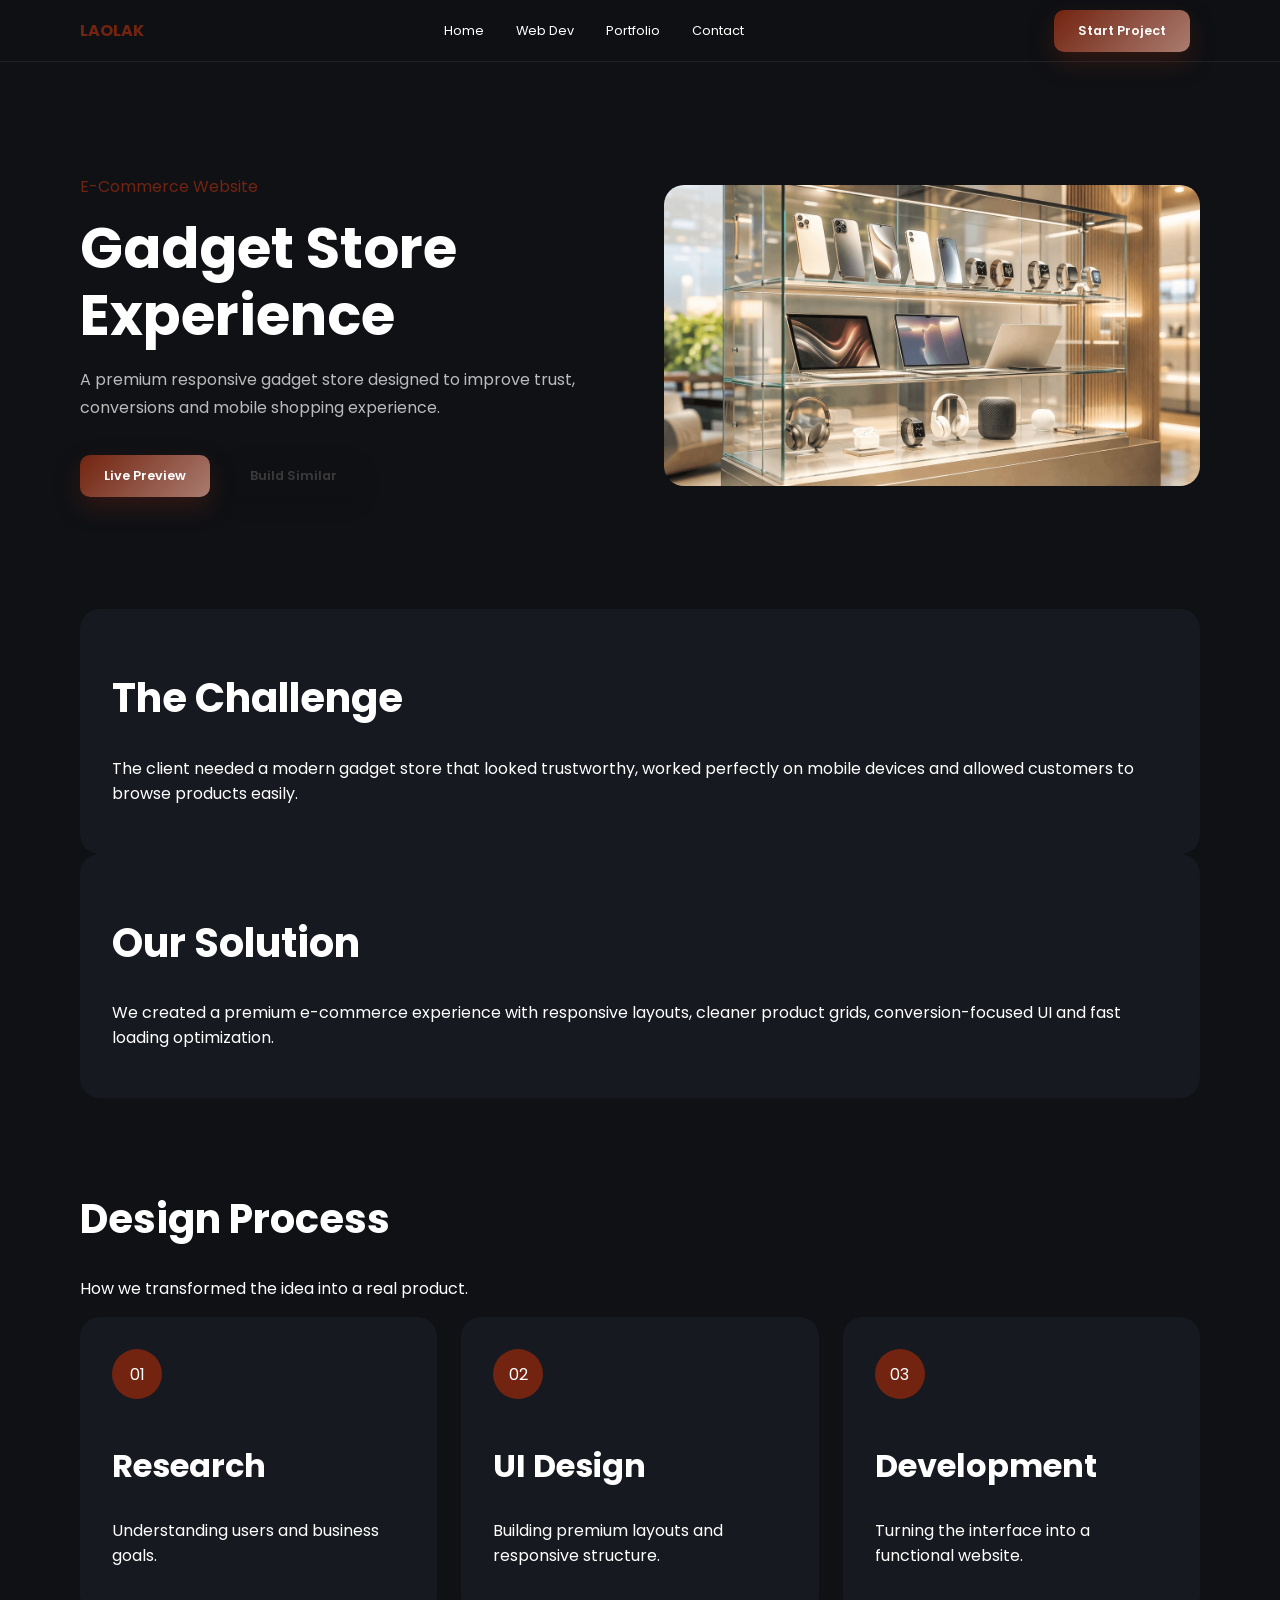
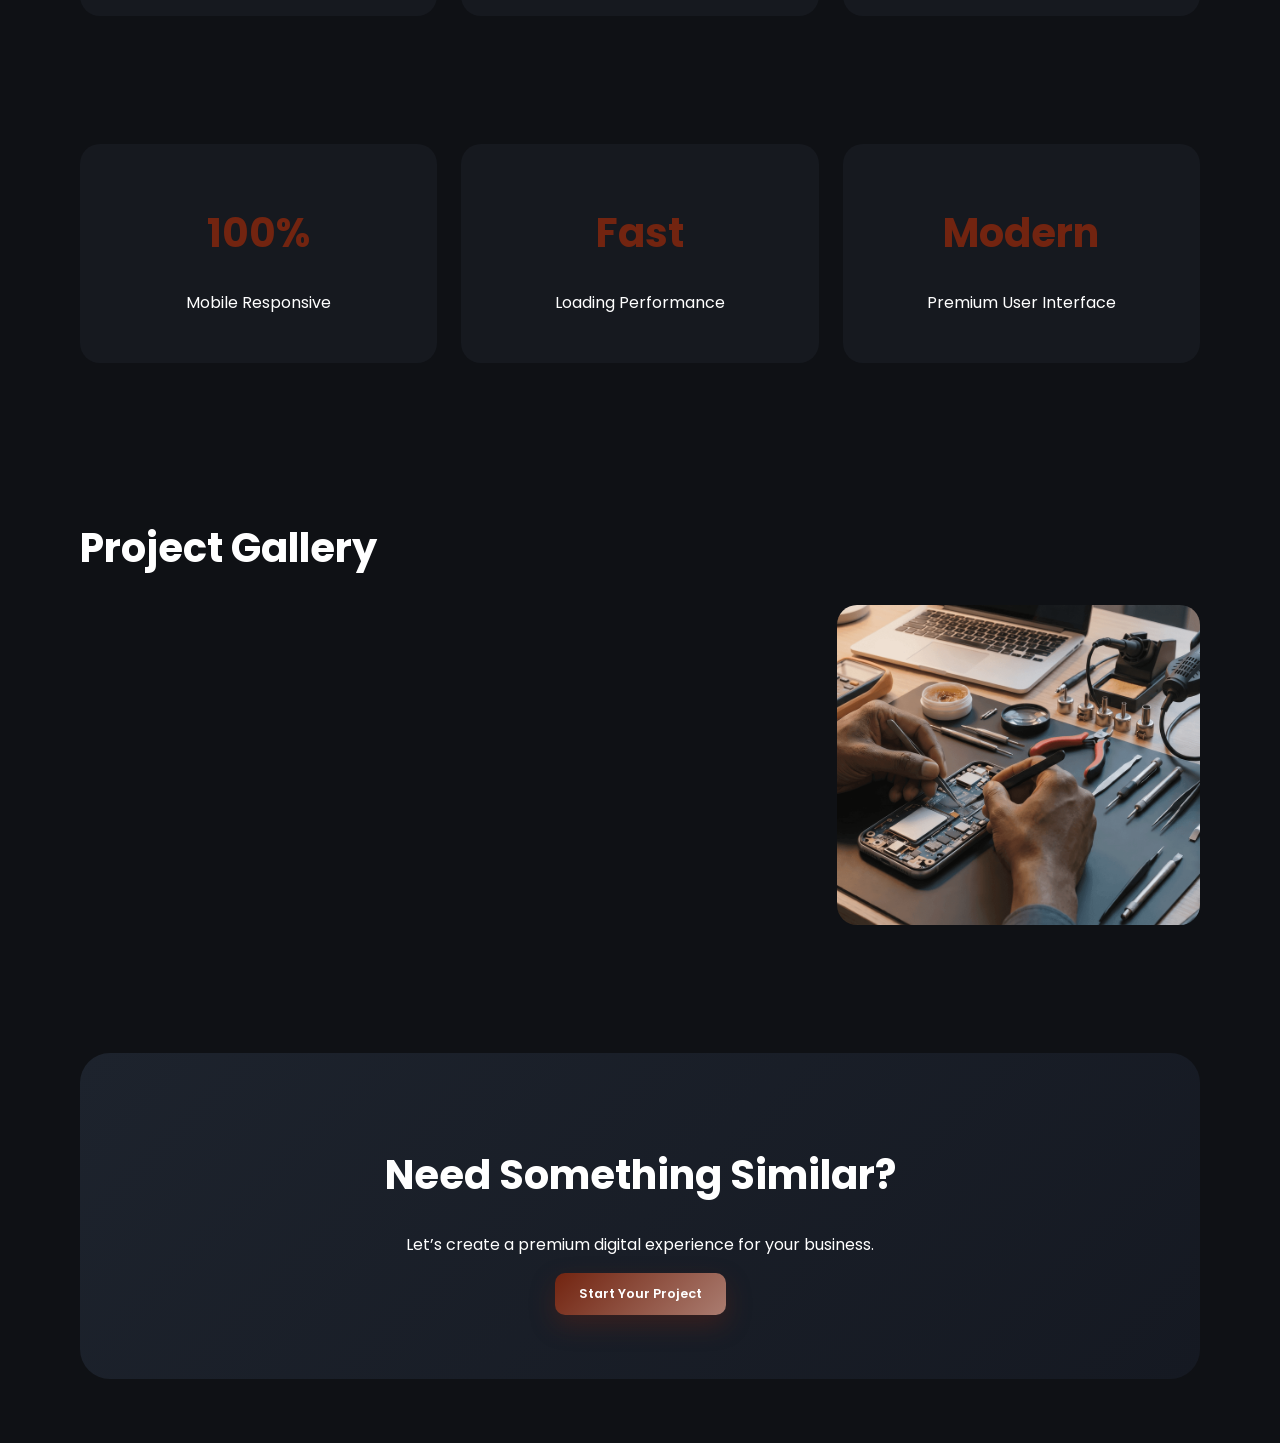
==== casestudy.html @ 0793d7f9 "code updated" ====
<!doctype html>
<html lang="en">
  <head>
    <meta charset="UTF-8" />

    <meta name="viewport" content="width=device-width, initial-scale=1.0" />

    <title>Case Study | LAOLAK</title>

    <link rel="preconnect" href="https://fonts.googleapis.com" />

    <link rel="preconnect" href="https://fonts.gstatic.com" crossorigin />

    <link
      href="https://fonts.googleapis.com/css2?family=Poppins:wght@400;500;600;700&display=swap"
      rel="stylesheet"
    />

    <link rel="stylesheet" href="style.css" />

    <link rel="stylesheet" href="media.css" />
  </head>

  <body class="dark-case-study">
    <!-- ================= LOADER ================= -->

    <div class="loader">
      <div class="loader-content">
        <h1>LAOLAK</h1>

        <div class="loader-line"></div>
      </div>
    </div>

    <!-- ================= HEADER ================= -->

    <header class="header dark-header">
      <div class="container header-content">
        <div class="logo">LAOLAK</div>

        <nav class="nav">
          <a href="index.html">Home</a>

          <a href="web.html">Web Dev</a>

          <a href="portfolio.html">Portfolio</a>

          <a href="contact.html">Contact</a>
        </nav>

        <div class="nav-right">
          <a href="contact.html" class="btn-primary"> Start Project </a>

          <!-- MOBILE -->
          <div class="hamburger">
            <span></span>
            <span></span>
            <span></span>
          </div>

          <div class="mobile-menu">
            <a href="index.html">Home</a>

            <a href="portfolio.html">Portfolio</a>

            <a href="contact.html">Contact</a>
          </div>
        </div>
      </div>
    </header>

    <!-- ================= HERO ================= -->

    <section class="case-hero">
      <div class="container">
        <div class="case-hero-grid">
          <!-- LEFT -->
          <div class="case-hero-content fade-up">
            <span class="case-label"> E-Commerce Website </span>

            <h1>Gadget Store Experience</h1>

            <p>
              A premium responsive gadget store designed to improve trust,
              conversions and mobile shopping experience.
            </p>

            <div class="case-buttons">
              <a href="#" class="btn-primary"> Live Preview </a>

              <a href="contact.html" class="btn-secondary"> Build Similar </a>
            </div>
          </div>

          <!-- RIGHT -->
          <div class="case-hero-image fade-up">
            <img src="images/sales 2.png" alt="Project" />
          </div>
        </div>
      </div>
    </section>

    <!-- ================= CLIENT PROBLEM ================= -->

    <section class="case-section">
      <div class="container">
        <div class="case-box fade-up">
          <h2>The Challenge</h2>

          <p>
            The client needed a modern gadget store that looked trustworthy,
            worked perfectly on mobile devices and allowed customers to browse
            products easily.
          </p>
        </div>
      </div>
    </section>

    <!-- ================= SOLUTION ================= -->

    <section class="case-section">
      <div class="container">
        <div class="case-box fade-up">
          <h2>Our Solution</h2>

          <p>
            We created a premium e-commerce experience with responsive layouts,
            cleaner product grids, conversion-focused UI and fast loading
            optimization.
          </p>
        </div>
      </div>
    </section>

    <!-- ================= PROCESS ================= -->

    <section class="case-process section">
      <div class="container">
        <div class="section-header">
          <h2>Design Process</h2>

          <p>How we transformed the idea into a real product.</p>
        </div>

        <div class="process-grid">
          <div class="process-card fade-up">
            <span>01</span>

            <h3>Research</h3>

            <p>Understanding users and business goals.</p>
          </div>

          <div class="process-card fade-up">
            <span>02</span>

            <h3>UI Design</h3>

            <p>Building premium layouts and responsive structure.</p>
          </div>

          <div class="process-card fade-up">
            <span>03</span>

            <h3>Development</h3>

            <p>Turning the interface into a functional website.</p>
          </div>
        </div>
      </div>
    </section>

    <!-- ================= RESULTS ================= -->

    <section class="case-results section">
      <div class="container">
        <div class="results-grid">
          <div class="result-card fade-up">
            <h2>100%</h2>

            <p>Mobile Responsive</p>
          </div>

          <div class="result-card fade-up">
            <h2>Fast</h2>

            <p>Loading Performance</p>
          </div>

          <div class="result-card fade-up">
            <h2>Modern</h2>

            <p>Premium User Interface</p>
          </div>
        </div>
      </div>
    </section>

    <!-- ================= GALLERY ================= -->

    <section class="case-gallery section">
      <div class="container">
        <div class="section-header">
          <h2>Project Gallery</h2>
        </div>

        <div class="gallery-grid">
          <div
            class="gallery-item fade-up"
            style="background-image: url(images/web dev 2.png)"
          ></div>

          <div
            class="gallery-item fade-up"
            style="background-image: url(images/sales 2.png)"
          ></div>

          <div
            class="gallery-item fade-up"
            style="background-image: url(images/repair.png)"
          ></div>
        </div>
      </div>
    </section>

    <!-- ================= CTA ================= -->

    <section class="case-cta section">
      <div class="container">
        <div class="case-cta-box fade-up">
          <h2>Need Something Similar?</h2>

          <p>Let’s create a premium digital experience for your business.</p>

          <a href="contact.html" class="btn-primary"> Start Your Project </a>
        </div>
      </div>
    </section>
    <script src="script.js"></script>
  </body>
</html>
---- style.css ----
/* ===================== */
/* GLOBAL RESET */
/* ===================== */

*,
*::before,
*::after {
  box-sizing: border-box;
}

html {
  overflow-x: hidden;
}

body {
  margin: 0;
  font-family: "Poppins", sans-serif;
  color: var(--grey-shade);
  overflow-x: clip; /* prevent overflow */
  scroll-behavior: smooth;
  transition:
    opacity 0.4s ease,
    transform 0.4s ease;
}

body.page-leave {
  opacity: 0;

  transform: scale(0.98);
}

img {
  display: block;
  max-width: 100%;
}

/* CSS VARIABLES (COLORS) */

:root {
  --primary-base: #722410;
  --primary-tint: #aa7c70;
  --primary-shade: #44160a;

  --secondary-base: #87700f;
  --secondary-tint: #b7a96f;
  --secondary-shade: #514309;

  --grey-base: #747373;
  --grey-tint: #bab9b9;
  --grey-shade: #3a3a3a;

  --white: #ffffff;

  --radius-sm: 6px;
  --radius-md: 10px;
  --radius-lg: 16px;

  --shadow-light: 0 5px 15px rgba(0, 0, 0, 0.05);
  --shadow-medium: 0 10px 30px rgba(0, 0, 0, 0.08);
  --shadow-heavy: 0 15px 40px rgba(0, 0, 0, 0.15);
}
/* ================= */
/* TYPOGRAPHY SYSTEM */
/* ================= */

h1 {
  font-size: 3rem;
}
h2 {
  font-size: 2.5rem;
}
h3 {
  font-size: 2rem;
}
h4 {
  font-size: 1.6rem;
}
h5 {
  font-size: 1.2rem;
}

p {
  font-size: 1rem;
}
small {
  font-size: 0.8rem;
}

h1,
h2,
h3,
h4,
h5 {
  font-weight: 700;
  line-height: 1.2;
}

/* ============== */
/* LAYOUT SYSTEM */
/* ============= */

.container {
  width: 90%;
  max-width: 1200px;
  margin: 0 auto;
  padding: 0 1rem;
}

.section {
  padding: 4rem 0;
}

/* ===================== */
/* BUTTON SYSTEM */
/* ===================== */

.btn-primary,
.btn-secondary {
  display: inline-block;
  text-decoration: none;
  border-radius: var(--radius-md);
  font-weight: 600;
  cursor: pointer;
  border: none;
  transition:
    transform 0.2s ease,
    box-shadow 0.25s ease,
    background 0.25s ease;
  padding: 0.75rem 1.5rem;
}

.btn-primary {
  background: linear-gradient(135deg, var(--primary-base), var(--primary-tint));
  color: var(--white);
  box-shadow: 0 10px 25px rgba(114, 36, 16, 0.35);
}

.btn-primary:hover {
  background: var(--primary-shade);
  transform: translateY(-4px) scale(1.02);
}

.btn-secondary {
  background: rgba(0, 0, 0, 0.05);
  color: var(--grey-shade);
  box-shadow: 0 8px 20px rgba(0, 0, 0, 0.12);
}

.btn-secondary:hover {
  background: var(--secondary-shade);
  transform: translateY(-4px) scale(1.02);
  color: #ffffff;
}

.btn-primary:active,
.btn-secondary:active {
  transform: scale(0.97);
}

a {
  font-size: 0.8rem;
  text-decoration: none;
}
/* .card-hover:hover {
  transform: translateY(-5px);
} */

.service-card:hover::after,
.why-card:hover::after {
  filter: brightness(1.1);
}

.hero-content,
.split-content,
.web-steps,
.reviews-grid {
  flex-wrap: wrap;
}

.header-content > *,
.hero-content > *,
.split-content > * {
  min-width: 0;
}

.services-box,
.split-card,
.cta-box {
  backdrop-filter: blur(6px);
}

a,
.service-card,
.review-card,
.web-step,
.featured-block {
  transition: all 0.3s ease;
}

.service-card::after,
.why-card::after {
  pointer-events: none;
}

@keyframes fadeUp {
  from {
    opacity: 0;
    transform: translateY(30px);
  }

  to {
    opacity: 1;
    transform: translateY(0);
  }
}

.fade-up {
  opacity: 0;
  transform: translateY(30px);
  transition: all 0.6s ease;
}

.fade-up.show {
  opacity: 1;
  transform: translateY(0);
}

.fade-up:nth-child(1) {
  animation-delay: 0.1s;
}
.fade-up:nth-child(2) {
  animation-delay: 0.2s;
}
.fade-up:nth-child(3) {
  animation-delay: 0.3s;
}
.fade-up:nth-child(4) {
  animation-delay: 0.4s;
}

/* ================= LOADER ================= */

.loader {
  position: fixed;

  inset: 0;

  background: #0f1115;

  display: flex;
  justify-content: center;
  align-items: center;

  z-index: 99999;

  transition:
    opacity 0.6s ease,
    visibility 0.6s ease;
}

.loader.hide {
  opacity: 0;
  visibility: hidden;
}

.loader-content {
  text-align: center;
}

.loader-content h1 {
  color: #fff;

  font-size: 3rem;

  letter-spacing: 10px;

  margin-bottom: 1rem;
}

.loader-line {
  width: 180px;
  height: 4px;

  background: rgba(255, 255, 255, 0.1);

  border-radius: 30px;

  overflow: hidden;

  position: relative;
}

.loader-line::before {
  content: "";

  position: absolute;

  top: 0;
  left: -50%;

  width: 50%;
  height: 100%;

  background: var(--primary-base);

  animation: loading 1.2s infinite ease;
}

@keyframes loading {
  0% {
    left: -50%;
  }

  100% {
    left: 100%;
  }
}

/* HEADER STYLES */

/* ===================== */
/* HEADER NEW SYSTEM */
/* ===================== */

/* ================= HEADER ================= */

.header {
  position: sticky;
  top: 0;
  z-index: 1000;
  background: #fff;
  border-bottom: 1px solid var(--grey-tint);
}

.header-content {
  display: flex;
  align-items: center;
  justify-content: space-between;
}

.header .logo {
  font-size: 1rem;
  color: var(--primary-base);
  font-weight: 700;
}

/* NAV */
.nav {
  display: flex;
  gap: 2rem;
  align-items: center;
}

/* NAV ITEM */
.nav-item {
  position: relative;
}

/* DROPDOWN MENU */
.dropdown-menu {
  position: absolute;
  top: 110%;
  left: 0;

  background: #fff;
  border-radius: 8px;
  box-shadow: var(--shadow-medium);

  padding: 0.5rem 0;

  opacity: 0;
  visibility: hidden;
  transform: translateY(10px);

  transition: all 0.3s ease;
}

/* FIX DROPDOWN STAY */
.nav-item:hover .dropdown-menu,
.nav-item:focus-within .dropdown-menu {
  opacity: 1;
  visibility: visible;
  transform: translateY(0);
}

/* DROPDOWN LINKS */
.dropdown-menu a {
  display: block;
  padding: 0.5rem 1rem;
  color: var(--grey-shade);
}

.dropdown-menu a:hover {
  background: var(--primary-tint);
  color: #fff;
}

/* RIGHT SIDE */
.nav-right {
  display: flex;
  align-items: center;
  gap: 1rem;
  margin: 0.6rem;
}

/* HAMBURGER */
.hamburger {
  display: none;
  flex-direction: column;
  gap: 5px;
  cursor: pointer;
}

.hamburger span {
  width: 25px;
  height: 3px;
  background: var(--primary-base);
  transition: 0.3s;
}

/* ANIMATION TO X */
.hamburger.active span:nth-child(1) {
  transform: rotate(45deg) translateY(8px);
}
.hamburger.active span:nth-child(2) {
  opacity: 0;
}
.hamburger.active span:nth-child(3) {
  transform: rotate(-45deg) translateY(-8px);
}

/* MOBILE MENU */
.mobile-menu {
  position: absolute;
  top: 100%;
  right: 0;
  background: #fff;

  width: 220px;
  padding: 1rem;

  box-shadow: var(--shadow-medium);

  display: none;
  flex-direction: column;
  gap: 1rem;
}

.mobile-menu.show {
  display: flex;
}

/* HERO SECTION STYLES */

/* ===================== */
/* HERO FLOAT ANIMATION */
/* ===================== */

@keyframes float {
  0% {
    transform: translateY(0px);
  }

  50% {
    transform: translateY(-10px);
  }

  100% {
    transform: translateY(0px);
  }
}
.hero {
  padding: 5rem 0;
  position: relative;

  background: radial-gradient(
    circle at top right,
    rgba(170, 124, 112, 0.25),
    #ffffff
  );

  color: #fff;
  overflow: hidden;
  /* prevents pseudo-elements from overflowing */
}

.hero::before {
  content: "";

  position: absolute;
  top: -80px;
  right: -80px;

  width: 350px;
  height: 350px;

  background: radial-gradient(circle, rgba(135, 112, 15, 0.25), transparent);
  border-radius: 50%;

  filter: blur(90px);
  /* soft glowing circle */

  z-index: 0;
}

.hero-content {
  display: flex;
  align-items: center;
  justify-content: space-between;
  gap: 2rem; /* rem rule */
  position: relative;
  flex-wrap: wrap;
  z-index: 1;
}

.hero-text {
  letter-spacing: 1px;
  animation: fadeUp 0.8s ease forwards;
}

.hero-image {
  display: flex;
  justify-content: center;
  animation: float 6s ease-in-out infinite;
  transform: translateY(10px);
}

.hero-image img {
  width: 100%;
  height: auto;
  max-width: 420px;
  border-radius: 16px;
  box-shadow: 0 20px 50px rgba(0, 0, 0, 0.1);
  animation:
    fadeUp 1s ease forwards,
    float 6s ease-in-out infinite;
}

.hero-text,
.hero-image {
  flex: 1;
  min-width: 280px;
}

.hero-text h1 {
  max-width: 500px;
  color: var(--grey-shade);
  opacity: 0.9;
  letter-spacing: -0.5px;
}

.hero-text p {
  margin: 1rem 0 1.5rem;
  color: var(--grey-base);
  opacity: 0.9;
}

.hero-buttons {
  display: flex;
  gap: 1rem;
  margin-top: 1rem;
  justify-content: flex-start;
}

/* ==================== */
/* TRUST SECTION STYLES */
/* =================== */

.trust {
  padding: 1rem 0;
  border-bottom: 1px solid var(--grey-tint);
  background: #fff;
}

.trust-container {
  display: flex;
  justify-content: space-between;
  flex-wrap: wrap;
  align-items: center;
  gap: 1.5rem;
}

.trust-item {
  flex: 1;
  display: flex;
  align-items: center;
  justify-content: center;
  text-align: center;
  gap: 0.5rem;
  color: var(--grey-base);
  transition: 0.3s ease;
  background: #fff;
  padding: 0.5rem 1rem;
  border-radius: 8px;
  min-width: 180px;
  box-shadow: var(--shadow-light);
}

.trust-item:hover {
  transform: translateY(-3px) scale(1.02);
  color: var(--primary-base);
}

.trust-item .icon {
  font-size: 18px;
  color: var(--primary-base);
}

.trust-item p {
  margin: 0;
  font-size: 0.85rem;
  color: var(--grey-shade);
}

/* ===================== */
/* SERVICES SECTION */
/* ===================== */

.services {
  position: relative;
  padding: 3.5rem 0;
  background: linear-gradient(135deg, #e9ddd8 0%, #d8c6bf 50%, #e9ddd8 100%);
}

.services::before,
.services::after {
  content: "";
  position: absolute;

  width: 280px;
  height: 280px;
  border-radius: 50%;

  filter: blur(100px);
  z-index: -1;
}

.services::before {
  top: -60px;
  left: -60px;
  background: rgba(114, 36, 16, 0.25); /* stronger primary */
}

.services::after {
  bottom: -60px;
  right: -60px;
  background: rgba(135, 112, 15, 0.25);
}

.services-box {
  background: rgba(255, 255, 255, 0.75);
  backdrop-filter: blur(10px);
  border-radius: var(--radius-lg);
  padding: 1.5rem;
  border: 1px solid rgba(255, 255, 255, 0.4);
  box-shadow: 0 15px 40px var(--shadow-medium);
}

.services-box h2 {
  text-align: center;
}
.services-grid {
  display: grid;
  grid-template-columns: repeat(auto-fit, minmax(260px, 1fr));
  gap: 1.2rem;
  margin-top: 0.5rem;
}

.service-card {
  position: relative;
  display: block;
  z-index: 1;
  aspect-ratio: 16 / 9;
  border-radius: 12px;
  overflow: hidden;
  text-decoration: none;
  cursor: pointer;
  transition:
    transform 0.3s ease,
    box-shadow 0.3s ease;
}

.service-card::after {
  content: "";
  position: absolute;
  inset: 0;
  background: linear-gradient(
    to right,
    rgba(0, 0, 0, 0.6),
    rgba(0, 0, 0, 0.4),
    transparent
  );
  pointer-events: none;
}

.service-card:hover {
  transform: translateY(-6px);
  box-shadow: var(--shadow-heavy);
}

.service-card:hover .service-bg {
  transform: scale(1.05); /* zoom effect */
}

.service-card:hover .service-action {
  transform: translateX(4px); /* subtle motion */
}

.service-card:active {
  transform: scale(0.96);
  filter: brightness(0.95);
}

.service-card {
  -webkit-tap-highlight-color: transparent;
}

.service-bg {
  position: absolute;
  inset: 0;
  background-size: cover;
  background-position: center;
  transition: transform 0.5s ease;
}

.repair {
  background-image: url("images/repair.png");
}

.gadget-sales {
  background-image: url("images/sales\ 2.png");
}

.web-development {
  background-image: url("images/web\ dev\ 2.png");
}

.service-content {
  position: absolute;
  bottom: 0;
  width: 100%;
  padding: 1rem;
  display: flex;
  flex-direction: column;
  gap: 0.5rem;
  align-items: center;
  z-index: 2;
  color: #fff;
}

.service-content h3 {
  font-size: 1rem;
  margin: 0;
}

/* ===================== */
/* WHY SECTION BACKGROUND */
/* ===================== */

.why {
  padding: 4rem 0;

  background: linear-gradient(135deg, #f6f1ee, #efe6e2, #f6f1ee);
}

.why-box {
  text-align: center;
}

.why-grid {
  display: flex;
  gap: 1.2rem;
  margin-top: 2rem;

  flex-wrap: wrap; /* 🔥 forces single row */
}

.why-card {
  position: relative;
  flex: 1 1 calc(25% - 1rem);
  height: 320px;
  border-radius: 16px;
  overflow: hidden;
  cursor: pointer;
  transition: all 0.3s ease;
  will-change: transform;
}

.why-bg {
  position: absolute;
  width: 100%;
  height: 100%;
  background-size: cover;
  background-position: center;
  transition: transform 0.5s ease;
}

.why-card::after {
  content: "";
  position: absolute;
  inset: 0;

  background: linear-gradient(
    to top,
    rgba(100, 30, 10, 0.55),
    rgba(0, 0, 0, 0.2)
  );
}

.why-content {
  position: absolute;

  bottom: 1rem;
  left: 1rem;
  right: 1rem;

  z-index: 2;
  color: #fff;
}

.why-content h3 {
  margin-bottom: 0.3rem;
}

.why-content p {
  font-size: 0.85rem;
  opacity: 0.9;
}

.why-card:hover {
  transform: translateY(-6px);
}

.why-card:hover .why-bg {
  transform: scale(1.08);
}

.why-card:hover::after {
  background: linear-gradient(
    to top,
    rgba(108, 33, 13, 0.7),
    rgba(0, 0, 0, 0.2)
  );
}

/* SPLIT CARD WRAPPER */

.split-card {
  position: relative;

  background: radial-gradient(
    circle at top left,
    rgba(170, 124, 112, 0.25),
    #ffffff
  );
  padding: 1.8rem;
  border-radius: var(--radius-lg);
  box-shadow: var(--shadow-medium);
  overflow: hidden;
}

.split-card::before {
  content: "";
  position: absolute;

  width: 260px;
  height: 260px;

  bottom: -70px;
  right: -70px;

  background: rgba(135, 112, 15, 0.18);
  filter: blur(100px);
}

.split-content {
  display: flex;
  gap: 2rem;
  align-items: stretch;

  position: relative;
  z-index: 1;
}

.featured {
  flex: 1;
  display: flex;
  flex-direction: column;
  padding-right: 1.5rem;
  gap: 1rem;
  border-right: 1px solid var(--grey-tint);
}

.split-title {
  text-align: center;
  margin-bottom: 1rem;
}

.featured-block {
  flex: 1;
  display: flex;
  flex-direction: column;
  align-items: center;
  text-align: center;
  transition: transform 0.3s ease;
}

.featured-block:hover {
  transform: translateY(-4px);
}

.featured-grid {
  display: flex;
  gap: 1rem;
}

.featured-item {
  flex: 1;
  width: 100%;
}

.featured-image {
  /* height: 120px; */
  aspect-ratio: 1 / 1;
  width: 100%;

  background-size: cover;
  background-position: center;

  border-radius: 10px;

  transition: 0.3s ease;
}

.featured-image:hover {
  transform: scale(1.05);
}

.featured-title {
  margin: 0.6rem 0 0.2rem;
  font-weight: 600;
  font-size: 0.9rem;
}

.featured-sub {
  font-size: 0.75rem;
  color: var(--grey-base);
  margin-bottom: 0.8rem;
}

.web-promo {
  flex: 1.2;
  padding-top: 0.5rem;
}

.web-title {
  text-align: center;
}

.web-steps {
  display: flex;
  gap: 1rem;
  margin: 1.5rem 0;
}

.web-step {
  flex: 1;

  padding: 1rem;

  border-radius: 10px;

  background: #fff;
  border: 1px solid var(--grey-tint);

  text-align: center;

  transition: all 0.3s ease;
}

.web-step:hover {
  transform: translateY(-4px);
  border-color: var(--primary-base);

  box-shadow: 0 8px 20px rgba(0, 0, 0, 0.08);
}

.step-title {
  color: var(--secondary-base);
  font-weight: 700;
}

.web-buttons {
  display: flex;
  gap: 1rem;
  justify-content: center;
  flex-wrap: wrap;
}

.web-buttons a {
  font-size: 0.6rem;
}

/* ===================== */
/* REVIEWS SECTION */
/* ===================== */

.reviews {
  background: #fff;
  padding: 3rem 0;
}

.reviews-grid {
  display: flex;
  gap: 1.5rem;
  margin-top: 2rem;
}

.review-card {
  flex: 1;

  background: #fff;
  padding: 1.5rem;

  border-radius: 14px;

  border: 1px solid var(--grey-tint);

  box-shadow: 0 8px 25px rgba(0, 0, 0, 0.05);

  transition: all 0.3s ease;
}

.review-card * {
  transition: all 0.3s ease;
}

.review-card:hover {
  background: linear-gradient(
    135deg,
    var(--primary-base),
    var(--primary-shade)
  );
  border-color: var(--primary-base);

  transform: translateY(-5px);

  box-shadow: 0 12px 30px rgba(0, 0, 0, 0.1);
}

.review-card:hover .review-text,
.review-card:hover .review-user strong,
.review-card:hover .review-user small {
  color: #fff;
}

.review-card:hover .review-stars {
  color: #fff;
  opacity: 0.9;
}

.review-card:hover .user-img {
  background: rgba(255, 255, 255, 0.3);
}

.review-stars {
  color: var(--secondary-base);
  font-size: 0.9rem;
  margin-bottom: 0.5rem;
}

.review-text {
  font-style: italic;
  font-size: 0.9rem;

  margin-bottom: 1rem;

  color: var(--grey-shade);
}

.review-user {
  display: flex;
  align-items: center;
  gap: 0.6rem;
}

.user-img {
  width: 35px;
  height: 35px;

  border-radius: 50%;

  background: var(--grey-tint);
}

/* ===================== */
/* CTA SECTION */
/* ===================== */

.cta-box {
  position: relative;

  background: linear-gradient(
    135deg,
    rgba(114, 36, 16, 0.9),
    rgba(170, 124, 112, 0.85) /* primary tint */
  );

  border-radius: 18px;

  padding: 2.8rem;

  text-align: center;

  color: #fff;

  box-shadow: 0 20px 50px rgba(0, 0, 0, 0.2);

  overflow: hidden;
}

.cta-box::before {
  content: "";
  position: absolute;

  width: 300px;
  height: 300px;

  top: -80px;
  right: -80px;

  background: rgba(183, 169, 111, 0.25); /* secondary tint */

  filter: blur(100px);
}

.cta-box::after {
  content: "";
  position: absolute;
  inset: auto;

  background: radial-gradient(
    circle at top right,
    rgba(255, 255, 255, 0.08),
    transparent
  );
}
.cta-box h2 {
  margin-bottom: 0.8rem;
}

.cta-box p {
  max-width: 520px;
  margin: 0 auto 1.5rem;

  opacity: 0.9;
}

.cta-buttons {
  display: flex;
  gap: 1rem;
  justify-content: center;
  flex-wrap: wrap;
}

.cta-buttons .btn-secondary {
  color: var(--white);
}

/* ===================== */
/* FOOTER */
/* ===================== */

.footer {
  background: var(--grey-shade);
  color: #fff;

  padding: 2.5rem 0 1rem;
}

.footer-content {
  display: flex;
  justify-content: space-between;
  gap: 2rem;
  border-bottom: 1px solid rgba(255, 255, 255, 0.1);
  padding-bottom: 1.5rem;
  flex-wrap: wrap;
}

.footer-brand,
.footer-links,
.footer-contact {
  flex: 1 1 200px;
  justify-items: center;
}

.footer-brand p {
  font-size: 0.9rem;
  color: var(--grey-tint);
  margin-top: 0.5rem;
}

.footer-links a {
  display: block;
  margin: 0.3rem 0;

  color: var(--grey-tint);
  font-size: 0.9rem;

  text-decoration: none;

  transition: all 0.3s ease;
}

.footer-links a:hover {
  color: #fff;
  transform: translateX(3px);
}

.footer-contact p {
  font-size: 0.9rem;
  color: var(--grey-tint);
  margin: 0.3rem 0;
}

.footer h4,
.footer h5 {
  margin-bottom: 0.5rem;
}

.footer-bottom {
  text-align: center;
  margin-top: 2rem;

  font-size: 0.8rem;
  color: var(--grey-tint);
}

.whatsapp-float {
  position: fixed;
  bottom: 20px;
  right: 20px;
  width: 55px;
  height: 55px;
  background: #25d366;
  color: #fff;
  display: flex;
  justify-content: center;
  align-items: center;
  border-radius: 50%;
  font-size: 24px;
  box-shadow: 0 10px 25px rgba(0, 0, 0, 0.2);
  z-index: 999;
}
.whatsapp-float:hover {
  transform: scale(1.1);
}

/* ===================== */
/* CONTACT PAGE */
/* ===================== */

.contact-hero {
  text-align: center;
  background: radial-gradient(circle at top, rgba(170, 124, 112, 0.25), #fff);
}

.contact-hero h1 {
  color: var(--grey-shade);
}

.contact {
  background: linear-gradient(135deg, #f6f1ee, #efe6e2);
}

.contact-grid {
  display: flex;
  gap: 2rem;
  align-items: stretch;
}

/* LEFT SIDE */
.contact-info {
  flex: 1;
  /* background: #fff; */
  padding: 1.5rem;
  border-radius: var(--radius-lg);
  box-shadow: var(--shadow-light);
  background-image: url(images/2026_05_01_07_31_IMG_4615.PNG);
}

.contact-info p {
  margin: 0.5rem 0;
  color: var(--grey-base);
}

.contact-image {
  margin-top: 1rem;
  height: 180px;
  border-radius: var(--radius-md);
  background-size: cover;
  background-position: center;
}

/* FORM */
.contact-form-box {
  flex: 1.2;
  background: rgba(255, 255, 255, 0.8);
  backdrop-filter: blur(10px);
  padding: 1.5rem;
  border-radius: var(--radius-lg);
  box-shadow: var(--shadow-medium);
}

.contact-form-box form {
  display: flex;
  flex-direction: column;
  gap: 1rem;
}

.contact-form-box input,
.contact-form-box select,
.contact-form-box textarea {
  padding: 0.8rem;
  border-radius: var(--radius-sm);
  border: 1px solid var(--grey-tint);
  font-family: inherit;
}

.contact-form-box textarea {
  min-height: 120px;
  resize: none;
}

.contact-form-box input:focus,
.contact-form-box select:focus,
.contact-form-box textarea:focus {
  outline: none;
  border-color: var(--primary-base);
}

/* ===================== */
/* REPAIR PAGE */
/* ===================== */

.repair-hero {
  position: relative;
  height: 90vh;
  background: url("../images/repair.png") center/cover no-repeat;
  display: flex;
  align-items: center;
  justify-content: center;
  text-align: center;

  color: #fff;
}

.repair-hero::after {
  content: "";
  position: absolute;
  inset: 0;
  background: rgba(0, 0, 0, 0.6);
}

.repair-hero-overlay {
  position: absolute;
  inset: 0;

  background: linear-gradient(rgba(0, 0, 0, 0.4), rgba(0, 0, 0, 0.2));
}

.repair-hero-content {
  position: relative;
  z-index: 1;
}

.repair-hero h1 {
  font-size: 3rem;
  margin: 0.5rem 0;
}

.repair-hero p {
  margin: 1.5rem 0;
}

.repair-hero .hero-buttons {
  justify-content: center;
}

/* GRID */
.repair-grid {
  display: grid;
  grid-template-columns: repeat(3, 1fr);
  gap: 1.2rem;
  margin-top: 2rem;
}

/* IMAGE REPAIR CARDS */

.repair-card {
  position: relative;
  aspect-ratio: 16 / 9;
  border-radius: 12px;
  overflow: hidden;
  cursor: pointer;
  transition: 0.3s ease;
}

.repair-bg {
  position: absolute;
  inset: 0;
  background-size: cover;
  background-position: center;
  transition: transform 0.5s ease;
}

/* DARK OVERLAY */
.repair-card::after {
  content: "";
  position: absolute;
  inset: 0;

  background: linear-gradient(
    to right,
    rgba(0, 0, 0, 0.6),
    rgba(0, 0, 0, 0.3),
    transparent
  );
}

/* TEXT */
.repair-overlay {
  position: absolute;
  bottom: 1rem;
  left: 1rem;
  z-index: 2;
  color: #fff;
}

.repair-overlay h3 {
  margin: 0;
  font-size: 1rem;
}

/* HOVER EFFECT */
.repair-card:hover {
  transform: translateY(-5px);
}

.repair-card:hover .repair-bg {
  transform: scale(1.05);
}

/* PROCESS */
/* REPAIR STEPS - PREMIUM */

.repair-steps {
  display: flex;
  gap: 1rem;
  margin-top: 2rem;
  flex-wrap: wrap;
}

/* ===================== */
/* REPAIR STEPS UPGRADE */
/* ===================== */

.repair-step {
  flex: 1;
  min-width: 180px;

  background: #fff;
  padding: 1.4rem;

  border-radius: 12px;
  text-align: center;

  border: 1px solid var(--grey-tint);

  transition: all 0.3s ease;
}

/* NUMBER CIRCLE */
.repair-step span {
  display: inline-flex;
  align-items: center;
  justify-content: center;

  width: 30px;
  height: 30px;
  /* font-size: 0.5rem; */
  border-radius: 50%;

  background: var(--primary-base);
  color: #fff;

  font-weight: 700;
  margin-bottom: 0.6rem;

  transition: all 0.3s ease;
}

/* TEXT */
.repair-step h4 {
  margin: 0.4rem 0;
  font-size: 1rem;
  color: var(--grey-shade);
  transition: 0.3s ease;
}

.repair-step p {
  font-size: 0.85rem;
  color: var(--grey-base);
  transition: 0.3s ease;
}

/* 🔥 HOVER EFFECT */
.repair-step:hover {
  background: var(--primary-base);
  transform: translateY(-5px);
  box-shadow: var(--shadow-medium);
}

/* TEXT TURNS WHITE */
.repair-step:hover h4,
.repair-step:hover p {
  color: #fff;
}

/* NUMBER INVERT */
.repair-step:hover span {
  background: #fff;
  color: var(--primary-base);
}

/* FORM */
.repair-form form {
  display: flex;
  flex-direction: column;
  gap: 1rem;
  margin-top: 1.5rem;
}

.repair-form input,
.repair-form select,
.repair-form textarea {
  padding: 0.8rem;
  border-radius: 8px;
  border: 1px solid var(--grey-tint);
}

/* ============= */
/* GADGET SALES */
/* ============ */

.sales-hero {
  position: relative;
  height: 90vh;

  background: url("images/sales\ 2.png") center/cover no-repeat;

  display: flex;
  align-items: center;
  justify-content: center;
  text-align: center;

  color: #fff;
}

.sales-hero::after {
  content: "";
  position: absolute;
  inset: 0;
  background: rgba(0, 0, 0, 0.6);
}

.sales-overlay {
  position: absolute;
  inset: 0;

  background: linear-gradient(rgba(0, 0, 0, 0.6), rgba(0, 0, 0, 0.4));
}

.sales-hero-content {
  position: relative;
  z-index: 2;
}

.sales-hero h1 {
  font-size: 3rem;
  margin: 0.5rem 0;
}

.sales-hero p {
  margin: 1.5rem 0;
}

.sales-hero .hero-buttons {
  justify-content: center;
}

.hero-buttons .btn-secondary {
  background: linear-gradient(
    135deg,
    var(--secondary-base),
    var(--secondary-tint)
  );
  color: var(--white);
}

/* PRODUCTS GRID*/

.products-grid {
  display: grid;
  grid-template-columns: repeat(6, 1fr); /* 6 cards desktop */
  gap: 1rem;
  margin-top: 2rem;
}

/* CARD */
.product-card {
  background: #fff;
  border-radius: 10px;
  overflow: hidden;
  box-shadow: var(--shadow-light);
  transition: 0.3s ease;
}

.product-card:hover {
  transform: translateY(-4px);
}

/* IMAGE */
.product-image {
  width: 100%;
  aspect-ratio: 1 / 1;
  background-size: cover;
  background-position: center;
}

/* TEXT AREA */
.product-info {
  padding: 0.5rem;
}

.product-info h4 {
  font-size: 0.85rem;
  margin: 0;
}

.product-info p {
  font-size: 0.7rem;
  color: var(--grey-base);
}

/* BOTTOM */
.product-bottom {
  display: flex;
  justify-content: space-between;
  align-items: center;
  margin-top: 0.4rem;
}

.price {
  font-size: 0.8rem;
  font-weight: 700;
  color: var(--primary-base);
}

/* BUTTON */
.book-btn {
  text-decoration: none;
  background: var(--primary-base);
  color: #fff;
  padding: 0.25rem 0.6rem;
  border-radius: 6px;
  font-size: 0.7rem;
  transition: 0.3s ease;
}

.book-btn:hover {
  background: var(--primary-shade);
}

/* REQUEST SECTION */

.request {
  text-align: center;
  padding: 4rem 0;
}

.request h2 {
  margin-bottom: 0.5rem;
}

.request p {
  color: var(--grey-base);
  margin-bottom: 2rem;
}

/* FORM WRAPPER */
.request-form {
  max-width: 520px;
  margin: 0 auto;

  display: flex;
  flex-direction: column;
  gap: 1rem;
}

/* INPUT FIELDS */
.request-form select,
.request-form input,
.request-form textarea {
  width: 100%;
  padding: 0.9rem;

  border: 1px solid var(--grey-tint);
  border-radius: 10px;

  font-family: inherit;
  font-size: 0.9rem;

  outline: none;

  transition: 0.3s ease;
}

/* FOCUS EFFECT */
.request-form select:focus,
.request-form input:focus,
.request-form textarea:focus {
  border-color: var(--primary-base);
  box-shadow: 0 0 0 3px rgba(114, 36, 16, 0.1);
}

/* TEXTAREA */
.request-form textarea {
  min-height: 130px;
  resize: none;
}

/* BUTTON */
.request-form button {
  margin-top: 0.5rem;
}

/* ========= */
/* web dev */
/* ========= */

/* ================= WEB HERO ================= */

.web-hero {
  position: relative;
  height: 90vh;
  background: url("images/web dev 2.png") center/cover no-repeat;
  display: flex;
  align-items: center;
  justify-content: center;
}

.web-hero::after {
  content: "";
  position: absolute;
  inset: 0;
  background: rgba(0, 0, 0, 0.6);
}

.web-hero-content {
  position: relative;
  z-index: 2;
  color: #fff;
}

.web-hero .hero-text {
  display: flex;
  flex-direction: column;
  /* gap: 0.2rem; */
}

.web-hero h1 {
  color: #fff;
  font-size: 3rem;
  margin-bottom: 0.3rem;
}

.web-hero p {
  color: #ddd;
  font-size: 1.5rem;
}

.web-hero .hero-buttons {
  justify-content: flex-start;
}

/* ================= WEB PROCESS ================= */

.web-process {
  background: #f8f8f8;
}

.process-wrapper {
  margin-top: 4rem;

  display: flex;
  flex-direction: column;

  gap: 3rem;
}

.process-item {
  display: flex;
  align-items: flex-start;

  gap: 2rem;

  position: relative;

  padding-left: 2rem;
}

/* VERTICAL LINE */

.process-item::before {
  content: "";

  position: absolute;

  top: 0;
  left: 24px;

  width: 2px;
  height: 100%;

  background: rgba(0, 0, 0, 0.08);
}

/* NUMBER */

.process-number {
  position: relative;

  min-width: 50px;
  height: 50px;

  border-radius: 50%;

  background: var(--primary-base);

  color: #fff;

  display: flex;
  align-items: center;
  justify-content: center;

  font-weight: 600;

  z-index: 2;

  transition: 0.3s ease;
}

/* TEXT */

.process-text h3 {
  margin-bottom: 0.8rem;

  font-size: 1.4rem;
}

.process-text p {
  color: var(--grey-shade);

  max-width: 700px;

  line-height: 1.8;
}

/* HOVER EFFECT */

.process-item:hover .process-number {
  transform: scale(1.1);
}

/* REMOVE LINE LAST ITEM */

.process-item:last-child::before {
  height: 50%;
}

/* ================= STATS ================= */

.stats {
  background: linear-gradient(135deg, #f6f1ee, #efe6e2);
}

.stats-grid {
  display: grid;
  grid-template-columns: repeat(4, 1fr);
  gap: 1rem;
}

.stat-card {
  background: #fff;
  padding: 2rem;
  border-radius: 16px;
  text-align: center;

  box-shadow: var(--shadow-light);

  transition: all 0.3s ease;
}

.stat-card:hover {
  transform: translateY(-6px);
  background: var(--primary-base);
}

.stat-card:hover h2,
.stat-card:hover p {
  color: #fff;
}

.stat-card h2 {
  color: var(--primary-base);
  margin-bottom: 0.5rem;
}

/* PORTFOLIO BUTTON */

.portfolio-btn {
  margin-top: 1.5rem;
  text-align: center;
}

/* ================= PRICING ================= */

.pricing {
  background: #f8f8f8;
}

.pricing-grid {
  display: grid;
  grid-template-columns: repeat(3, 1fr);
  gap: 1.5rem;

  margin-top: 3rem;
}

.pricing-card {
  position: relative;

  background: #fff;

  border-radius: 20px;

  padding: 2rem;

  box-shadow: var(--shadow-light);

  transition: 0.3s ease;
}

.pricing-card:hover {
  transform: translateY(-8px);
}

.pricing-tag {
  display: inline-block;

  background: var(--primary-tint);

  color: var(--primary-base);

  padding: 0.4rem 0.8rem;

  border-radius: 30px;

  font-size: 0.8rem;

  margin-bottom: 1rem;
}

.featured-price {
  font-size: 2rem;
  font-weight: bold;

  color: var(--primary-base);

  margin: 1rem 0;
}

.pricing-features {
  margin: 1.5rem 0;
}

.pricing-features li {
  margin-bottom: 0.8rem;
  color: var(--grey-shade);
}

/* POPULAR CARD */

.popular {
  border: 2px solid var(--primary-base);
  transform: scale(1.03);
}

.popular-badge {
  position: absolute;

  top: -12px;
  right: 20px;

  background: var(--primary-base);

  color: #fff;

  padding: 0.4rem 0.8rem;

  border-radius: 30px;

  font-size: 0.8rem;
}

.pricing-btn {
  width: 100%;
}

/* ============ */
/* portfolio */
/* =========== */

/* ================= PORTFOLIO HERO ================= */

.portfolio-hero {
  position: relative;

  padding: 7rem 0;

  background:
    linear-gradient(rgba(0, 0, 0, 0.7), rgba(0, 0, 0, 0.7)),
    url("images/web dev 2.png");

  background-size: cover;
  background-position: center;

  text-align: center;
}

.portfolio-hero h1 {
  color: #fff;
  font-size: 3rem;
  letter-spacing: -2px;
  line-height: 1.1;
}

.portfolio-hero p {
  color: #ddd;
  margin-top: 1rem;
}

/* ================= FILTER ================= */

.filter-buttons {
  display: flex;
  justify-content: center;
  gap: 1rem;
  flex-wrap: wrap;
}

.filter-btn {
  border: none;
  background: #eee;

  padding: 0.8rem 1.3rem;

  border-radius: 30px;

  cursor: pointer;

  transition: 0.3s ease;
}

.filter-btn.active,
.filter-btn:hover {
  background: var(--primary-base);
  color: #fff;
}

/* ================= PORTFOLIO GRID ================= */

.portfolio-grid {
  display: grid;
  grid-template-columns: repeat(3, 1fr);

  gap: 1.5rem;
}

.portfolio-card {
  background: #fff;

  border-radius: 20px;

  overflow: hidden;

  box-shadow: var(--shadow-light);

  transition: 0.3s ease;
}

.portfolio-card:hover {
  transform: translateY(-10px) scale(1.01);
}

.portfolio-image {
  height: 260px;

  background-size: cover;
  background-position: center;
}

/* IMAGE OVERLAY */

.portfolio-image {
  position: relative;
}

.portfolio-image::after {
  content: "";

  position: absolute;
  inset: 0;

  background: linear-gradient(rgba(0, 0, 0, 0), rgba(0, 0, 0, 0.25));
}

.portfolio-content {
  padding: 1.5rem;
}

.portfolio-category {
  color: var(--primary-base);
  font-size: 0.9rem;
}

.portfolio-content h3 {
  margin: 0.7rem 0;
}

/* ================= TESTIMONIALS ================= */

.testimonial-grid {
  display: grid;
  grid-template-columns: repeat(3, 1fr);

  gap: 1.5rem;
}

.testimonial-card {
  background: #fff;

  padding: 2rem;

  border-radius: 18px;

  box-shadow: var(--shadow-light);
}

/* ================= CTA ================= */

.portfolio-cta {
  background: linear-gradient(135deg, #f5ece8, #efe3dd);
}

/* ================= MODAL ================= */

.portfolio-modal {
  position: fixed;

  inset: 0;

  background: rgba(0, 0, 0, 0.75);

  display: flex;
  justify-content: center;
  align-items: center;

  opacity: 0;
  visibility: hidden;

  transition: 0.3s ease;

  z-index: 9999;

  padding: 1rem;
}

.portfolio-modal.show {
  opacity: 1;
  visibility: visible;
}

.portfolio-modal-content {
  background: #fff;

  width: 100%;
  max-width: 900px;

  border-radius: 20px;

  overflow: hidden;

  position: relative;

  display: grid;
  grid-template-columns: 1fr 1fr;

  transform: translateY(40px);

  transition: 0.3s ease;
}

.portfolio-modal.show .portfolio-modal-content {
  transform: translateY(0);
}

.portfolio-modal-image {
  min-height: 400px;

  background-size: cover;
  background-position: center;
}

.portfolio-modal-text {
  padding: 2rem;
}

.portfolio-modal-text span {
  color: var(--primary-base);
}

.portfolio-modal-text h2 {
  margin: 1rem 0;
}

.portfolio-close {
  position: absolute;

  top: 15px;
  right: 20px;

  font-size: 2rem;

  cursor: pointer;

  z-index: 10;
}

.modal-buttons {
  display: flex;
  gap: 1rem;

  margin-top: 2rem;
}

/* ================= DARK PORTFOLIO ================= */

.dark-portfolio {
  background: #0f1115;
  color: #fff;
}

/* HEADER */

.dark-portfolio .header {
  background: rgba(15, 17, 21, 0.9);

  backdrop-filter: blur(10px);

  border-bottom: 1px solid rgba(255, 255, 255, 0.08);
}

.dark-portfolio .nav a {
  color: #fff;
}

/* HERO */

.dark-portfolio .portfolio-hero {
  background:
    linear-gradient(rgba(0, 0, 0, 0.75), rgba(0, 0, 0, 0.75)),
    url("images/web dev 2.png");

  background-size: cover;
  background-position: center;
}

/* FILTER BUTTONS */

.dark-portfolio .filter-btn {
  background: #1a1d24;
  color: #fff;
}

.dark-portfolio .filter-btn.active,
.dark-portfolio .filter-btn:hover {
  background: var(--primary-base);
}

/* CARDS */

.dark-portfolio .portfolio-card {
  background: #16191f;

  box-shadow: none;
}

.dark-portfolio .portfolio-content p {
  color: #bbb;
}

/* TESTIMONIALS */

.dark-portfolio .testimonial-card {
  background: #16191f;
}

.dark-portfolio .testimonial-card p {
  color: #ccc;
}

/* CTA */

.dark-portfolio .portfolio-cta {
  background: linear-gradient(135deg, #151922, #1c212c);
}

/* MODAL */

.dark-portfolio .portfolio-modal-content {
  background: #16191f;
}

.dark-portfolio .portfolio-modal-text p {
  color: #bbb;
}

.dark-portfolio .portfolio-close {
  color: #fff;
}

/* =================================== */
/* ====== DARK CASE STUDY ============ */

.dark-case-study {
  background: #0f1115;
  color: #fff;
}

/* HEADER */

.dark-header {
  background: rgba(15, 17, 21, 0.9);
  backdrop-filter: blur(10px);

  border-bottom: 1px solid rgba(255, 255, 255, 0.08);
}

.dark-header .nav a {
  color: #fff;
}

/* HERO */

.case-hero {
  padding: 7rem 0;
}

.case-hero-grid {
  display: grid;
  grid-template-columns: 1fr 1fr;

  gap: 3rem;
  align-items: center;
}

.case-label {
  color: var(--primary-base);
}

.case-hero-content h1 {
  font-size: 3.5rem;
  margin: 1rem 0;
}

.case-hero-content p {
  color: #bbb;
  line-height: 1.8;
}

.case-buttons {
  display: flex;
  gap: 1rem;

  margin-top: 2rem;
}

.case-hero-image img {
  width: 100%;

  border-radius: 20px;
}

/* CASE BOX */

.case-box {
  background: #16191f;

  padding: 2rem;

  border-radius: 20px;
}

/* PROCESS */

.process-grid {
  display: grid;
  grid-template-columns: repeat(3, 1fr);

  gap: 1.5rem;
}

.process-card {
  background: #16191f;

  padding: 2rem;

  border-radius: 20px;
}

.process-card span {
  display: inline-flex;

  width: 50px;
  height: 50px;

  border-radius: 50%;

  background: var(--primary-base);

  align-items: center;
  justify-content: center;

  margin-bottom: 1rem;
}

/* RESULTS */

.results-grid {
  display: grid;
  grid-template-columns: repeat(3, 1fr);

  gap: 1.5rem;
}

.result-card {
  background: #16191f;

  padding: 2rem;

  border-radius: 20px;

  text-align: center;
}

.result-card h2 {
  color: var(--primary-base);
}

/* GALLERY */

.gallery-grid {
  display: grid;
  grid-template-columns: repeat(3, 1fr);

  gap: 1rem;
}

.gallery-item {
  height: 320px;

  border-radius: 20px;

  background-size: cover;
  background-position: center;
}

/* CTA */

.case-cta-box {
  background: linear-gradient(135deg, #1d232d, #151922);

  padding: 4rem 2rem;

  border-radius: 30px;

  text-align: center;
}
---- media.css ----
/* ===================== */
/* CORE BREAKPOINTS */
/* ===================== */

@media (max-width: 768px) {
}

@media (max-width: 600px) {
}

@media (max-width: 480px) {
}

@media (max-width: 360px) {
}

/* ===================== */
/* MICRO FIXES (ONLY IF NEEDED) */
/* ===================== */

@media (max-width: 430px) {
}

@media (max-width: 400px) {
}

/* ===================== */
/*  HEADER
/* ===================== */

/* HIDE NAV ON MOBILE */
/* HAMBURGER DEFAULT */

/* MOBILE */
/* ================= RESPONSIVE ================= */

@media (max-width: 768px) {
  .nav-item span {
    font-size: 0.6rem;
  }

  .header .btn-primary {
    display: none;
  }

  .hamburger {
    display: flex;
  }
}

/* ===================== */
/* 1024px */
/* ===================== */
@media (max-width: 1024px) {
  .header-btn {
    padding: 0.5rem 1rem;
  }
}

/* ===================== */
/* 992px */
/* ===================== */
@media (max-width: 992px) {
  .nav {
    gap: 1.2rem;
  }
}

/* ===================== */
/* 768px (MAIN SWITCH) */
/* ===================== */
/* handled above */

/* ===================== */
/* 600px */
/* ===================== */
@media (max-width: 600px) {
  .logo {
    font-size: 1.2rem;
  }
  .hamburger span {
    width: 22px;
  }
}

/* ===================== */
/* 480px */
/* ===================== */
@media (max-width: 480px) {
  .nav a {
    font-size: 0.9rem;
  }

  .nav-item span {
    font-size: 0.55rem;
  }

  .nav {
    gap: 0.5rem;
  }
}

@media (max-width: 430px) {
  .header-content {
    padding: 0 0.5rem;
  }
}

@media (max-width: 400px) {
  .logo {
    font-size: 1rem;
  }

  /* .nav {
    gap: 1rem;
  } */

  .nav a {
    font-size: 0.9rem;
  }
}

/* ===================== */
/* 360px */
/* ===================== */
@media (max-width: 360px) {
  .logo {
    font-size: 1rem;
  }
}

/* ===================== */
/*  HERO
/* ===================== */

@media (max-width: 1024px) {
  .hero-content {
    gap: 1.5rem;
  }

  .hero-text h1 {
    font-size: 2.6rem;
  }
}

@media (max-width: 992px) {
  .hero-text h1 {
    font-size: 2.3rem;
  }

  .hero-text p {
    font-size: 0.95rem;
  }
}

@media (max-width: 768px) {
  .hero-content {
    flex-direction: column;
    text-align: center;
  }

  .hero-text,
  .hero-image {
    width: 100%;
  }

  .hero-image {
    margin-top: 1.5rem;
  }

  .hero-buttons {
    justify-content: center;
    flex-wrap: wrap;
  }

  .hero-text h1 {
    font-size: 2rem;
    justify-self: center;
  }
}

@media (max-width: 600px) {
  .hero {
    padding: 4rem 0;
  }

  .hero-text h1 {
    font-size: 1.8rem;
  }

  .hero-text p {
    font-size: 0.9rem;
  }
}

@media (max-width: 480px) {
  .hero-text h1 {
    font-size: 1.6rem;
  }

  .hero-buttons {
    flex-direction: column;
    gap: 0.7rem;
  }

  .hero-buttons button {
    width: 100%;
  }
}

@media (max-width: 360px) {
  .hero-text h1 {
    font-size: 1.4rem;
  }

  .hero-text p {
    font-size: 0.85rem;
  }
}

/* ===================== */
/*  TRUST
/* ===================== */

@media (max-width: 1024px) {
  .trust-container {
    gap: 1rem;
  }

  .trust-item {
    min-width: 160px;
  }
}

@media (max-width: 768px) {
  .trust-container {
    justify-content: center;
  }

  .trust-item {
    flex: 1 1 45%; /* 2 per row */
  }
}

@media (max-width: 600px) {
  .trust-item {
    flex: 1 1 100%; /* 1 per row */
  }
}

@media (max-width: 480px) {
  .trust {
    padding: 0.8rem 0;
  }

  .trust-item {
    padding: 0.6rem;
  }

  .trust-item p {
    font-size: 0.8rem;
  }
}

@media (max-width: 360px) {
  .trust-item {
    flex-direction: column;
    gap: 0.3rem;
  }

  .trust-item .icon {
    font-size: 16px;
  }
}

/* ===================== */
/*  SERVICES
/* ===================== */

@media (max-width: 768px) {
  .services-grid {
    grid-template-columns: 1fr;
  }

  .service-card {
    aspect-ratio: 16 / 10;
  }

  .service-content h3 {
    font-size: 2rem;
  }
}

@media (max-width: 480px) {
  .service-card {
    aspect-ratio: 4 / 3;
  }

  .service-content h3 {
    font-size: 1.15rem;
  }
}

@media (max-width: 360px) {
  .service-card {
    aspect-ratio: 1 / 1;
  }
}

/* ===================== */
/*  WHY CHOOSE US
/* ===================== */

@media (max-width: 1200px) {
  .why-card {
    flex: 1 1 calc(25% - 0.8rem);
    height: 300px;
  }
}

@media (max-width: 1024px) {
  .why-card {
    flex: 1 1 calc(33.33% - 1rem);
  }
}

@media (max-width: 768px) {
  .why-card {
    flex: 1 1 calc(50% - 1rem);
    height: 260px;
  }
}

@media (max-width: 600px) {
  .why {
    padding: 3rem 0;
  }

  .why-content h3 {
    font-size: 1rem;
  }
}

@media (max-width: 480px) {
  .why-grid {
    gap: 1rem;
  }

  .why-card {
    flex: 1 1 100%;
    height: 240px;
  }
}

@media (max-width: 400px) {
  .why-content p {
    font-size: 0.8rem;
  }
}

@media (max-width: 360px) {
  .why-card {
    height: 220px;
  }
}

/* ===================== */
/*  split section
/* ===================== */

@media (max-width: 1024px) {
  .split-content {
    gap: 1.5rem;
  }
}

@media (max-width: 768px) {
  .split-content {
    flex-direction: column;
  }

  .featured {
    border-right: none;
    padding-bottom: 1.2rem;
    margin-bottom: 4rem;
  }
}

@media (max-width: 600px) {
  .split-content {
    flex-direction: column;
  }

  .featured {
    width: 100%;
    padding-right: 0;
    border-right: none;
    border-bottom: 1px solid var(--grey-tint);
    padding-bottom: 1rem;
  }

  .featured-grid {
    display: grid; /* 🔥 switch from flex to grid */
    grid-template-columns: 1fr; /* one per row */
    gap: 1rem;
  }

  .featured-image {
    aspect-ratio: 1 / 1;

    /* max-height: 180px; */
  }
}

@media (max-width: 480px) {
  .split-card {
    padding: 1.4rem;
  }

  /* .featured-image {
    height: 120px;
  } */
}

@media (max-width: 400px) {
  .featured-title {
    font-size: 0.8rem;
  }

  .featured-sub {
    font-size: 0.7rem;
  }
}

/* @media (max-width: 360px) {
  .featured-image {
    height: 120px;
  }
} */

/* ===================== */
/*  review section
/* ===================== */

@media (max-width: 1024px) {
  .reviews-grid {
    gap: 1rem;
  }
}

@media (max-width: 768px) {
  .reviews-grid {
    flex-wrap: wrap;
  }

  .review-card {
    flex: 1 1 calc(50% - 1rem);
  }
}

@media (max-width: 600px) {
  .review-text {
    font-size: 0.85rem;
  }
}

@media (max-width: 480px) {
  .review-card {
    flex: 1 1 100%;
  }
}

@media (max-width: 400px) {
  .review-card {
    padding: 1.2rem;
  }
}

@media (max-width: 360px) {
  .review-text {
    font-size: 0.8rem;
  }
}

/* ===================== */
/*  cta section
/* ===================== */

@media (max-width: 1024px) {
  .cta-box {
    padding: 2.4rem;
  }
}

@media (max-width: 768px) {
  .cta-box {
    padding: 2rem;
  }

  .cta-box h2 {
    font-size: 1.8rem;
  }
}

@media (max-width: 600px) {
  .cta-box p {
    font-size: 0.9rem;
  }
}

@media (max-width: 480px) {
  .cta-box {
    padding: 1.8rem;
  }

  .cta-buttons {
    flex-direction: column;
  }

  .cta-buttons button {
    width: 100%;
  }
}

@media (max-width: 400px) {
  .cta-box h2 {
    font-size: 1.5rem;
  }
}

@media (max-width: 360px) {
  .cta-box p {
    font-size: 0.85rem;
  }
}

/* ===================== */
/*  footer
/* ===================== */

@media (max-width: 1024px) {
  .footer-content {
    gap: 1.5rem;
  }
}

@media (max-width: 768px) {
  .footer-content {
    flex-wrap: wrap;
  }

  .footer-brand,
  .footer-links,
  .footer-contact {
    flex: 1 1 calc(50% - 1rem);
  }
}

@media (max-width: 480px) {
  .footer-content {
    flex-direction: column;
    gap: 1.2rem;
  }
}

@media (max-width: 400px) {
  .footer {
    padding: 2rem 0 1rem;
  }
}

@media (max-width: 360px) {
  .footer-links a,
  .footer-contact p {
    font-size: 0.85rem;
  }
}

/* ================== */
/* CONTACT RESPONSIVE */
/* ================== */

@media (max-width: 768px) {
  .contact-grid {
    flex-direction: column;
  }

  .contact-image {
    height: 150px;
  }
}

/* ================== */
/* REPAIR RESPONSIVE */
/* ================== */

@media (max-width: 1024px) {
  .repair-grid {
    grid-template-columns: repeat(3, 1fr);
  }
}

@media (max-width: 768px) {
  .process-steps {
    flex-direction: column;
  }
  .repair-overlay h3 {
    font-size: 0.8rem;
  }
}

@media (max-width: 600px) {
  .repair-grid {
    grid-template-columns: repeat(2, 1fr);
  }
  .repair-overlay-h3 {
    font-size: 0.5rem;
  }
}

@media (max-width: 480px) {
  .repair-overlay-h3 {
    font-size: 0.3rem;
  }
}

@media (max-width: 400px) {
  .repair-overlay-h3 {
    font-size: 0.15rem;
  }
}

/* ======================= */
/* GADGET SALES RESPONSIVE */
/* ======================= */

/* PRODUCTS */
@media (max-width: 1024px) {
  .products-grid {
    grid-template-columns: repeat(4, 1fr);
  }
}

@media (max-width: 600px) {
  .products-grid {
    grid-template-columns: repeat(2, 1fr);
  }
}

/* REQUEST FORM */

/* TABLET */
@media (max-width: 768px) {
  .request {
    padding: 3rem 1rem;
  }

  .request-form {
    max-width: 90%;
  }
}

/* MOBILE */
@media (max-width: 480px) {
  .request h2 {
    font-size: 1.5rem;
  }

  .request p {
    font-size: 0.85rem;
  }

  .request-form select,
  .request-form input,
  .request-form textarea {
    font-size: 0.85rem;
    padding: 0.75rem;
  }
}

/* ================== */
/* web dev responsive */
/* ================== */

/* ================= PROCESS ================= */

@media (max-width: 768px) {
  .process-item {
    gap: 1rem;
    padding-left: 1rem;
  }

  .process-text h3 {
    font-size: 1.1rem;
  }
}

/* ================= STATS ================= */

@media (max-width: 768px) {
  .stats-grid {
    grid-template-columns: repeat(2, 1fr);
  }
}

@media (max-width: 480px) {
  .stats-grid {
    grid-template-columns: 1fr;
  }
}

/* ================= PRICING ================= */

@media (max-width: 900px) {
  .pricing-grid {
    grid-template-columns: 1fr;
  }

  .popular {
    transform: scale(1);
  }
}

/* ====== PORTFOLIO ======== */

@media (max-width: 900px) {
  .portfolio-grid,
  .testimonial-grid {
    grid-template-columns: 1fr;
  }
}

@media (max-width: 768px) {
  .portfolio-hero h1 {
    font-size: 2rem;
  }
}

/* === MODAL ===== */

@media (max-width: 768px) {
  .portfolio-modal-content {
    grid-template-columns: 1fr;
  }

  .portfolio-modal-image {
    min-height: 250px;
  }

  .modal-buttons {
    flex-direction: column;
  }
}

/*===================  */
/* === CASE STUDY ==== */
/*===================  */

@media (max-width: 900px) {
  .case-hero-grid,
  .process-grid,
  .results-grid,
  .gallery-grid {
    grid-template-columns: 1fr;
  }
}

@media (max-width: 768px) {
  .case-hero-content h1 {
    font-size: 2.3rem;
  }

  .case-buttons {
    flex-direction: column;
  }
}
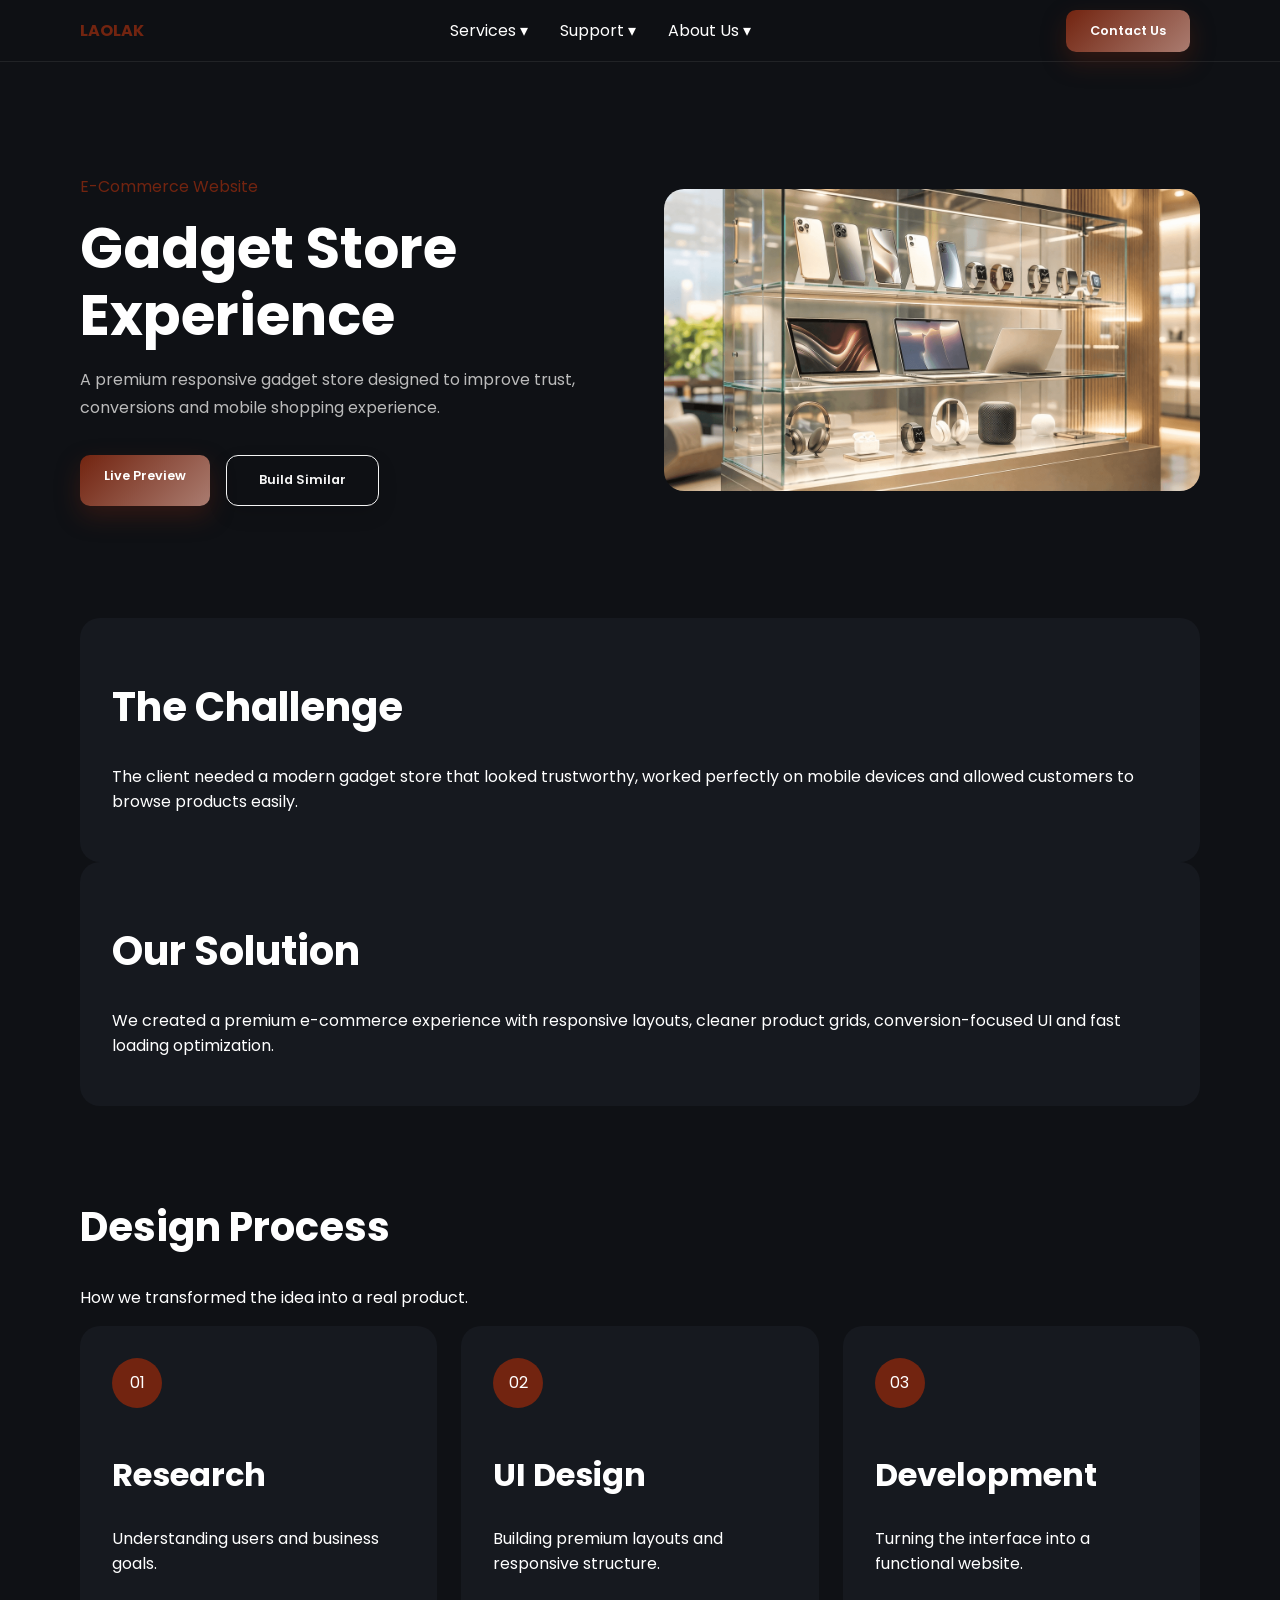
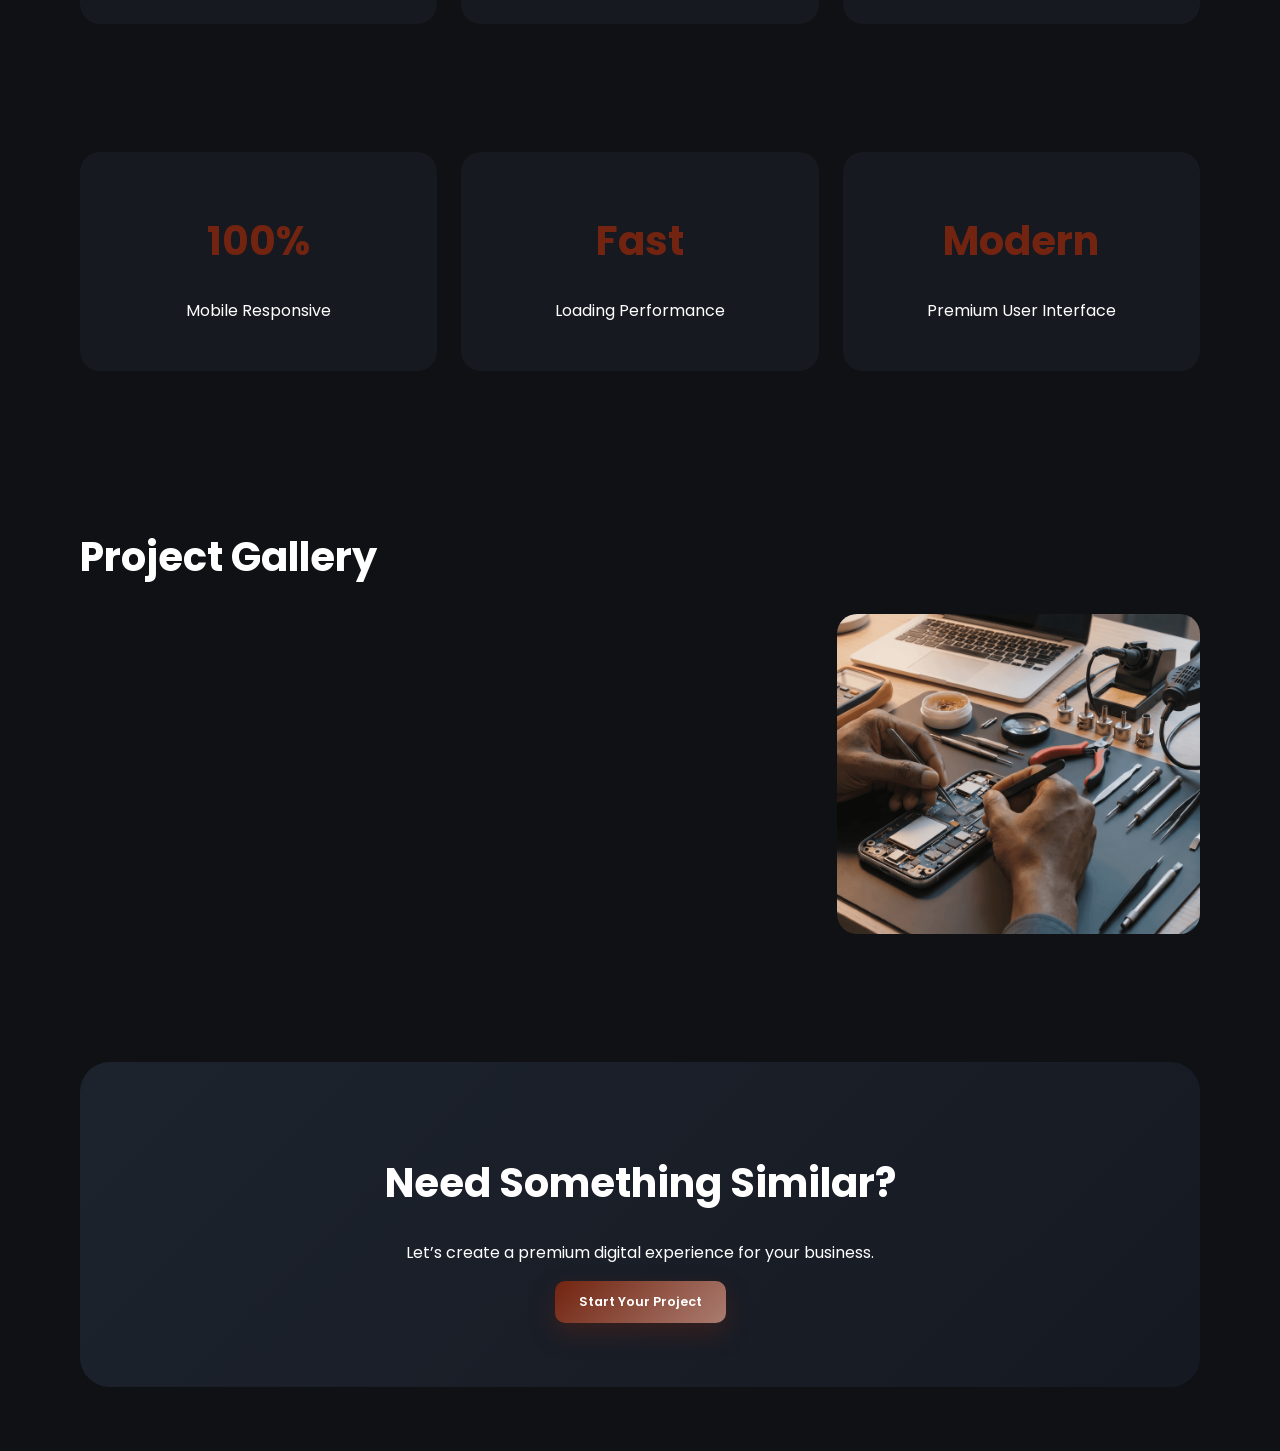
==== commit a1df71df: "code updated" ====
--- a/casestudy.html
+++ b/casestudy.html
@@ -34,24 +34,46 @@
 
     <!-- ================= HEADER ================= -->
 
-    <header class="header dark-header">
+    <header class="header">
       <div class="container header-content">
-        <div class="logo">LAOLAK</div>
-
-        <nav class="nav">
-          <a href="index.html">Home</a>
-
-          <a href="web.html">Web Dev</a>
-
-          <a href="portfolio.html">Portfolio</a>
-
-          <a href="contact.html">Contact</a>
+        <a href="#">
+          <div class="logo">LAOLAK</div>
+        </a>
+
+        <!-- NAV LINKS -->
+        <nav class="nav" id="navMenu">
+          <div class="nav-item dropdown">
+            <span>Services ▾</span>
+            <div class="dropdown-menu">
+              <a href="repair.html">Repair</a>
+              <a href="gadget-sales.html">Gadget Sales</a>
+              <a href="web.html">Web Development</a>
+            </div>
+          </div>
+
+          <div class="nav-item dropdown">
+            <span>Support ▾</span>
+            <div class="dropdown-menu">
+              <a href="#">Tips</a>
+              <a href="#">FAQ</a>
+              <a href="#">Tech Support</a>
+            </div>
+          </div>
+
+          <div class="nav-item dropdown">
+            <span>About Us ▾</span>
+            <div class="dropdown-menu">
+              <a href="#">LAOLAK</a>
+              <a href="#">News</a>
+            </div>
+          </div>
         </nav>
 
+        <!-- RIGHT SIDE -->
         <div class="nav-right">
-          <a href="contact.html" class="btn-primary"> Start Project </a>
-
-          <!-- MOBILE -->
+          <a href="contact.html" class="btn-primary">Contact Us</a>
+
+          <!-- HAMBURGER -->
           <div class="hamburger">
             <span></span>
             <span></span>
@@ -60,10 +82,15 @@
 
           <div class="mobile-menu">
             <a href="index.html">Home</a>
-
-            <a href="portfolio.html">Portfolio</a>
-
-            <a href="contact.html">Contact</a>
+            <a href="repair.html">Repair</a>
+            <a href="gadget-sales.html">Gadget Sales</a>
+            <a href="web.html">Gadget Sales</a>
+            <a href="contact.html">Contact Us</a>
+            <a href="#">Tips</a>
+            <a href="#">FAQ</a>
+            <a href="#">Tech Support</a>
+            <a href="#">LAOLAK</a>
+            <a href="#">News</a>
           </div>
         </div>
       </div>
--- a/style.css
+++ b/style.css
@@ -456,7 +456,7 @@
 /* HERO FLOAT ANIMATION */
 /* ===================== */
 
-@keyframes float {
+/* @keyframes float {
   0% {
     transform: translateY(0px);
   }
@@ -468,98 +468,178 @@
   100% {
     transform: translateY(0px);
   }
-}
+} */
+/* ================= PREMIUM HERO ================= */
+
 .hero {
-  padding: 5rem 0;
   position: relative;
+
+  min-height: 100vh;
+
+  display: flex;
+  align-items: center;
+
+  overflow: hidden;
+
+  background:
+    linear-gradient(rgba(0, 0, 0, 0.72), rgba(0, 0, 0, 0.78)),
+    url("images/homepage\ hero.jpg");
+
+  background-size: cover;
+  background-position: center;
+
+  color: #fff;
+}
+
+/* PARALLAX FEEL */
+
+.hero::before {
+  content: "";
+
+  position: absolute;
+  inset: 0;
 
   background: radial-gradient(
     circle at top right,
-    rgba(170, 124, 112, 0.25),
-    #ffffff
+    rgba(0, 123, 255, 0.15),
+    transparent 40%
   );
 
-  color: #fff;
-  overflow: hidden;
-  /* prevents pseudo-elements from overflowing */
-}
-
-.hero::before {
-  content: "";
-
-  position: absolute;
-  top: -80px;
+  pointer-events: none;
+}
+
+/* CONTENT */
+
+.hero-content {
+  position: relative;
+  z-index: 2;
+}
+
+.hero-text {
+  max-width: 750px;
+}
+
+/* LABEL */
+
+.hero-label {
+  display: inline-block;
+
+  margin-bottom: 1.2rem;
+
+  color: var(--primary-base);
+
+  letter-spacing: 3px;
+
+  font-size: 0.9rem;
+
+  font-weight: 600;
+}
+
+/* TITLE */
+
+.hero-text h1 {
+  font-size: 4.5rem;
+
+  line-height: 1.05;
+
+  letter-spacing: -3px;
+
+  margin-bottom: 1.5rem;
+}
+
+/* TEXT */
+
+.hero-text p {
+  font-size: 1.1rem;
+
+  line-height: 1.9;
+
+  color: rgba(255, 255, 255, 0.8);
+
+  max-width: 650px;
+
+  margin-bottom: 2.5rem;
+}
+
+/* BUTTONS */
+
+.hero-buttons {
+  display: flex;
+  gap: 1rem;
+}
+
+/* SECONDARY BUTTON */
+
+.btn-secondary {
+  padding: 0.95rem 2rem;
+
+  border: 1px solid rgba(255, 255, 255, 0.2);
+
+  border-radius: 12px;
+
+  color: #fff;
+
+  transition: 0.3s ease;
+}
+
+.btn-secondary:hover {
+  background: rgba(255, 255, 255, 0.08);
+}
+
+/* GLOW EFFECTS */
+
+.hero-glow {
+  position: absolute;
+
+  border-radius: 50%;
+
+  filter: blur(100px);
+
+  opacity: 0.35;
+
+  animation: floatGlow 6s ease-in-out infinite;
+}
+
+/* FIRST */
+
+.glow-1 {
+  width: 300px;
+  height: 300px;
+
+  background: var(--primary-base);
+
+  top: 10%;
   right: -80px;
-
-  width: 350px;
-  height: 350px;
-
-  background: radial-gradient(circle, rgba(135, 112, 15, 0.25), transparent);
-  border-radius: 50%;
-
-  filter: blur(90px);
-  /* soft glowing circle */
-
-  z-index: 0;
-}
-
-.hero-content {
-  display: flex;
-  align-items: center;
-  justify-content: space-between;
-  gap: 2rem; /* rem rule */
-  position: relative;
-  flex-wrap: wrap;
-  z-index: 1;
-}
-
-.hero-text {
-  letter-spacing: 1px;
-  animation: fadeUp 0.8s ease forwards;
-}
-
-.hero-image {
-  display: flex;
-  justify-content: center;
-  animation: float 6s ease-in-out infinite;
-  transform: translateY(10px);
-}
-
-.hero-image img {
-  width: 100%;
-  height: auto;
-  max-width: 420px;
-  border-radius: 16px;
-  box-shadow: 0 20px 50px rgba(0, 0, 0, 0.1);
-  animation:
-    fadeUp 1s ease forwards,
-    float 6s ease-in-out infinite;
-}
-
-.hero-text,
-.hero-image {
-  flex: 1;
-  min-width: 280px;
-}
-
-.hero-text h1 {
-  max-width: 500px;
-  color: var(--grey-shade);
-  opacity: 0.9;
-  letter-spacing: -0.5px;
-}
-
-.hero-text p {
-  margin: 1rem 0 1.5rem;
-  color: var(--grey-base);
-  opacity: 0.9;
-}
-
-.hero-buttons {
-  display: flex;
-  gap: 1rem;
-  margin-top: 1rem;
-  justify-content: flex-start;
+}
+
+/* SECOND */
+
+.glow-2 {
+  width: 220px;
+  height: 220px;
+
+  background: #00c2ff;
+
+  bottom: 10%;
+  left: -60px;
+
+  animation-delay: 2s;
+}
+
+/* FLOATING */
+
+@keyframes floatGlow {
+  0% {
+    transform: translateY(0px);
+  }
+
+  50% {
+    transform: translateY(-25px);
+  }
+
+  100% {
+    transform: translateY(0px);
+  }
 }
 
 /* ==================== */
@@ -1282,15 +1362,18 @@
 /* LEFT SIDE */
 .contact-info {
   flex: 1;
+  display: flex;
+  flex-direction: column;
+  justify-content: space-between;
   /* background: #fff; */
   padding: 1.5rem;
   border-radius: var(--radius-lg);
   box-shadow: var(--shadow-light);
-  background-image: url(images/2026_05_01_07_31_IMG_4615.PNG);
+  /* background-image: url(images/2026_05_01_07_31_IMG_4615.PNG); */
 }
 
 .contact-info p {
-  margin: 0.5rem 0;
+  margin: 0.3rem 0;
   color: var(--grey-base);
 }
 
@@ -2283,7 +2366,7 @@
 }
 
 .dark-portfolio .nav a {
-  color: #fff;
+  color: var(--primary-base);
 }
 
 /* HERO */
@@ -2356,20 +2439,19 @@
 
 .dark-case-study {
   background: #0f1115;
-  color: #fff;
+  color: white;
 }
 
 /* HEADER */
 
-.dark-header {
+.dark-case-study .header {
   background: rgba(15, 17, 21, 0.9);
   backdrop-filter: blur(10px);
-
   border-bottom: 1px solid rgba(255, 255, 255, 0.08);
 }
 
 .dark-header .nav a {
-  color: #fff;
+  color: var(--primary-base);
 }
 
 /* HERO */
@@ -2407,6 +2489,11 @@
   margin-top: 2rem;
 }
 
+.case-buttons .btn-secondary {
+  color: whitesmoke;
+  border: 1px solid whitesmoke;
+}
+
 .case-hero-image img {
   width: 100%;
 
@@ -2456,6 +2543,10 @@
   margin-bottom: 1rem;
 }
 
+.modal-buttons .btn-secondary {
+  color: whitesmoke;
+  border: 1px solid whitesmoke;
+}
 /* RESULTS */
 
 .results-grid {
@@ -2508,3 +2599,176 @@
 
   text-align: center;
 }
+
+/* ======== */
+/* about us */
+/* ======== */
+
+/* ================= VALUES ================= */
+
+.about-hero-content {
+  padding-top: 4rem;
+  padding-bottom: 0.2rem;
+  padding-left: 3rem;
+  padding-right: 3rem;
+}
+
+.about-text {
+  padding: 2rem;
+}
+
+.about-story {
+  padding: 0.5rem;
+}
+.values-grid {
+  display: grid;
+  grid-template-columns: repeat(3, 1fr);
+
+  gap: 2rem;
+
+  margin-top: 4rem;
+}
+
+.value-item {
+  background: #fff;
+
+  padding: 2.5rem;
+
+  border-radius: 24px;
+
+  transition: 0.3s ease;
+
+  box-shadow: 0 15px 40px rgba(0, 0, 0, 0.05);
+}
+
+.value-item:hover {
+  transform: translateY(-10px);
+
+  background: var(--primary-base);
+
+  color: #fff;
+}
+
+.value-item h3 {
+  margin-bottom: 1rem;
+
+  font-size: 1.5rem;
+}
+
+.value-item p {
+  line-height: 1.8;
+}
+
+/* ================= JOURNEY ================= */
+
+.timeline {
+  position: relative;
+
+  max-width: 850px;
+
+  margin: 5rem auto 0;
+}
+
+.timeline::before {
+  content: "";
+
+  position: absolute;
+
+  top: 0;
+  left: 20px;
+
+  width: 2px;
+  height: 100%;
+
+  background: var(--primary-base);
+}
+
+.timeline-item {
+  position: relative;
+
+  padding-left: 70px;
+
+  margin-bottom: 4rem;
+}
+
+.timeline-dot {
+  position: absolute;
+
+  left: 10px;
+  top: 5px;
+
+  width: 22px;
+  height: 22px;
+
+  border-radius: 50%;
+
+  background: var(--primary-base);
+
+  box-shadow: 0 0 20px rgba(0, 0, 0, 0.15);
+}
+
+.timeline-content {
+  background: #fff;
+
+  padding: 2rem;
+
+  border-radius: 20px;
+
+  box-shadow: 0 15px 40px rgba(0, 0, 0, 0.05);
+}
+
+.timeline-content h3 {
+  margin-bottom: 1rem;
+
+  font-size: 1.5rem;
+}
+
+.timeline-content p {
+  line-height: 1.8;
+
+  color: var(--grey-shade);
+}
+
+/* ================= CTA ================= */
+
+.about-cta {
+  background: #0f0f0f;
+
+  color: #fff;
+
+  text-align: center;
+}
+
+.about-cta-content {
+  max-width: 750px;
+
+  margin: auto;
+}
+
+.about-cta h2 {
+  font-size: 3rem;
+
+  margin-bottom: 1.5rem;
+}
+
+.about-cta p {
+  line-height: 1.9;
+
+  color: rgba(255, 255, 255, 0.75);
+
+  margin-bottom: 2rem;
+}
+
+/* ================= FOOTER ================= */
+
+.footer {
+  padding: 2rem 0;
+
+  text-align: center;
+
+  border-top: 1px solid rgba(255, 255, 255, 0.08);
+
+  background: #0a0a0a;
+
+  color: rgba(255, 255, 255, 0.6);
+}
--- a/media.css
+++ b/media.css
@@ -133,88 +133,35 @@
 /*  HERO
 /* ===================== */
 
-@media (max-width: 1024px) {
-  .hero-content {
-    gap: 1.5rem;
-  }
-
+/* ================= HERO ================= */
+
+@media (max-width: 900px) {
   .hero-text h1 {
-    font-size: 2.6rem;
-  }
-}
-
-@media (max-width: 992px) {
+    font-size: 3.2rem;
+  }
+}
+
+@media (max-width: 768px) {
+  .hero {
+    text-align: center;
+  }
+
   .hero-text h1 {
-    font-size: 2.3rem;
+    font-size: 2.5rem;
+
+    letter-spacing: -1px;
   }
 
   .hero-text p {
-    font-size: 0.95rem;
-  }
-}
-
-@media (max-width: 768px) {
-  .hero-content {
-    flex-direction: column;
-    text-align: center;
-  }
-
-  .hero-text,
-  .hero-image {
-    width: 100%;
-  }
-
-  .hero-image {
-    margin-top: 1.5rem;
+    font-size: 1rem;
   }
 
   .hero-buttons {
-    justify-content: center;
-    flex-wrap: wrap;
-  }
-
-  .hero-text h1 {
-    font-size: 2rem;
-    justify-self: center;
-  }
-}
-
-@media (max-width: 600px) {
-  .hero {
-    padding: 4rem 0;
-  }
-
-  .hero-text h1 {
-    font-size: 1.8rem;
-  }
-
-  .hero-text p {
-    font-size: 0.9rem;
-  }
-}
-
-@media (max-width: 480px) {
-  .hero-text h1 {
-    font-size: 1.6rem;
-  }
-
-  .hero-buttons {
-    flex-direction: column;
-    gap: 0.7rem;
-  }
-
-  .hero-buttons button {
-    width: 100%;
-  }
-}
-
-@media (max-width: 360px) {
-  .hero-text h1 {
-    font-size: 1.4rem;
-  }
-
-  .hero-text p {
-    font-size: 0.85rem;
+    flex-direction: column;
+  }
+
+  .hero-glow {
+    opacity: 0.2;
   }
 }
 
@@ -774,3 +721,68 @@
     flex-direction: column;
   }
 }
+
+/* ================= ABOUT PAGE ================= */
+
+@media (max-width: 992px) {
+  .about-grid {
+    grid-template-columns: 1fr;
+
+    gap: 3rem;
+  }
+
+  .mission-grid {
+    grid-template-columns: 1fr;
+  }
+
+  .values-grid {
+    grid-template-columns: repeat(2, 1fr);
+  }
+
+  .about-hero-text h1 {
+    font-size: 3.5rem;
+  }
+}
+
+@media (max-width: 768px) {
+  .about-hero {
+    text-align: center;
+  }
+
+  .about-hero-text h1 {
+    font-size: 2.6rem;
+
+    letter-spacing: -1px;
+  }
+
+  .about-text h2 {
+    font-size: 2.2rem;
+  }
+
+  .values-grid {
+    grid-template-columns: 1fr;
+  }
+
+  .timeline-item {
+    padding-left: 55px;
+  }
+
+  .about-cta h2 {
+    font-size: 2.3rem;
+  }
+}
+
+@media (max-width: 500px) {
+  .mission-card,
+  .value-item,
+  .timeline-content {
+    padding: 1.5rem;
+  }
+
+  .about-hero-text p,
+  .about-text p,
+  .mission-card p,
+  .timeline-content p {
+    font-size: 0.95rem;
+  }
+}
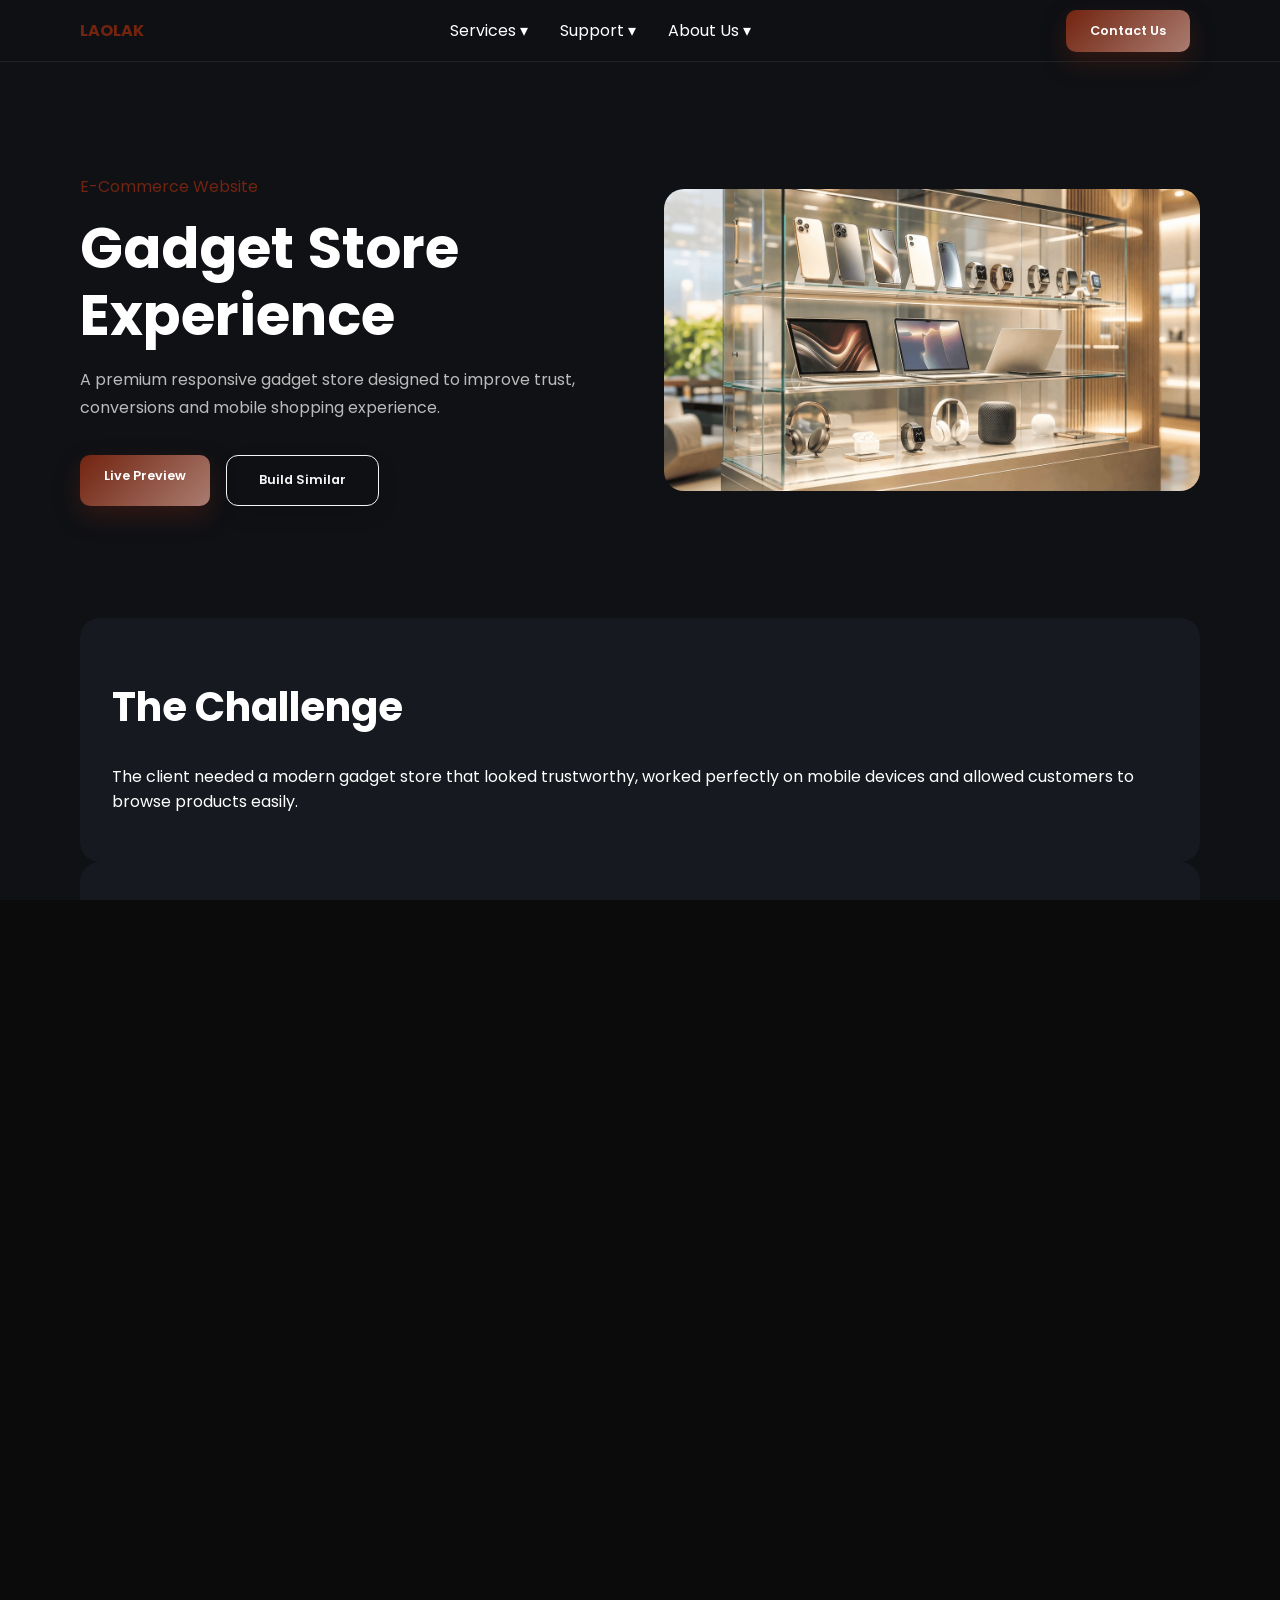
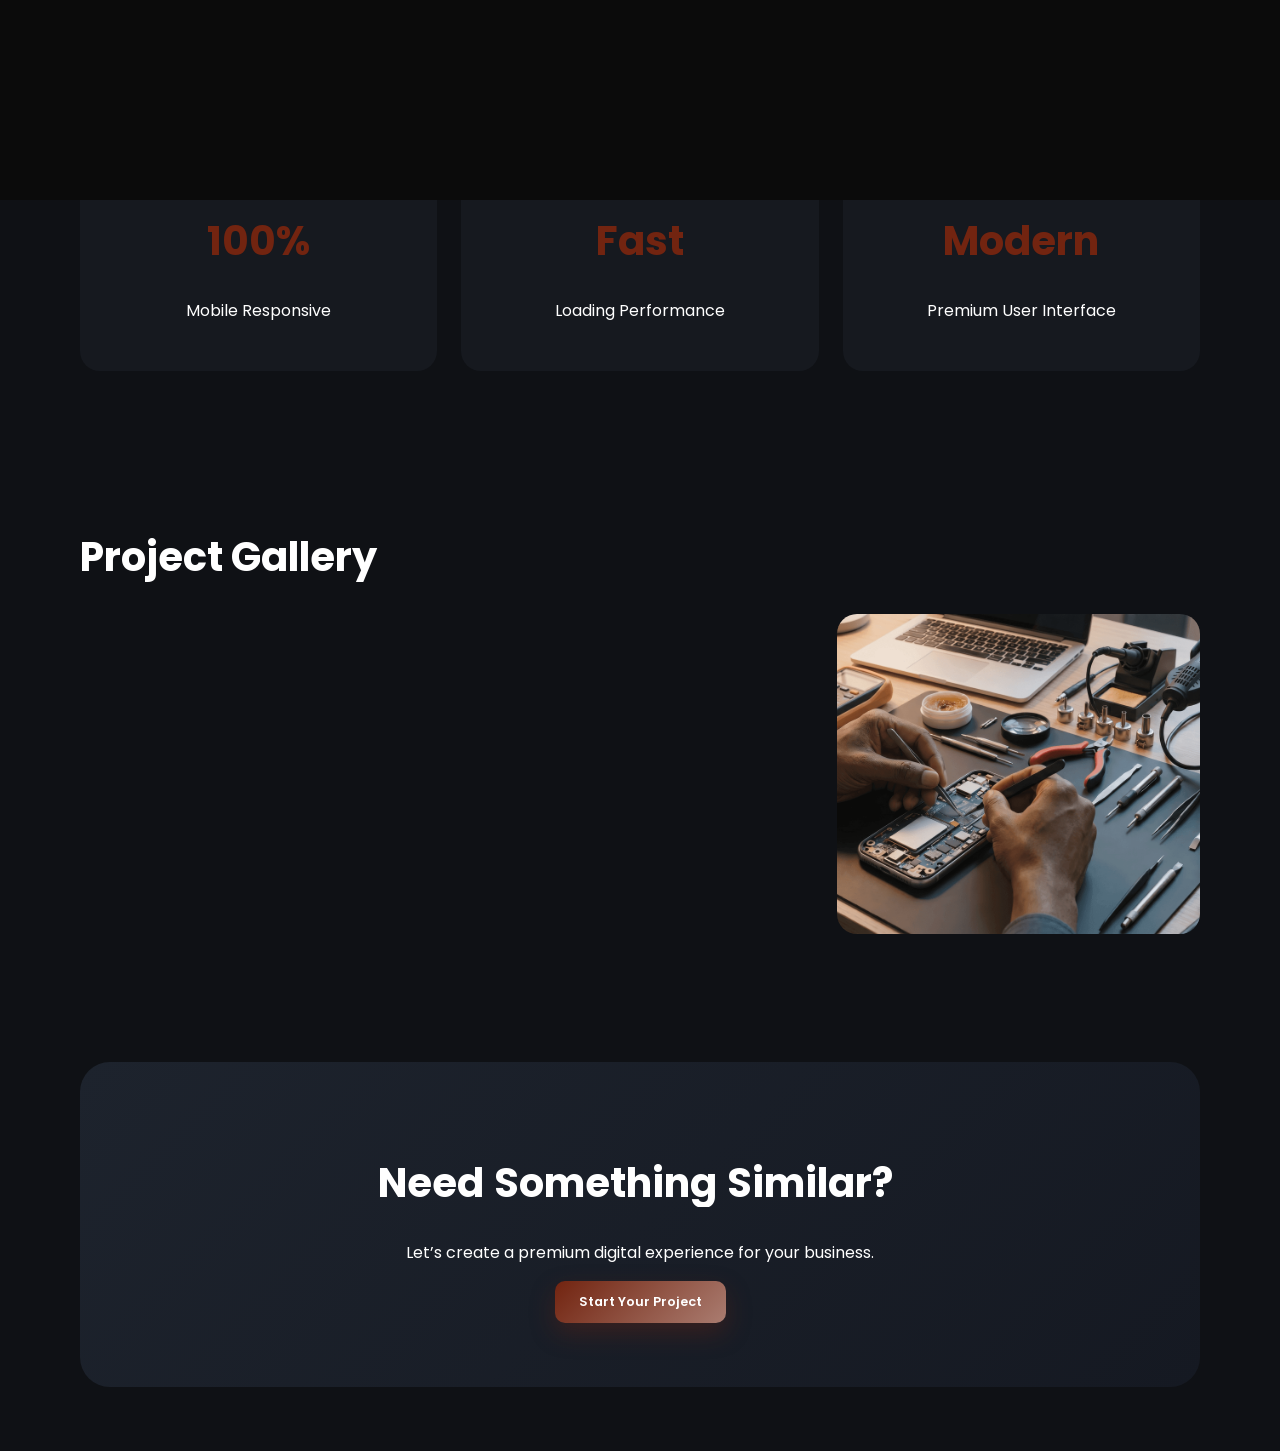
==== commit eebba99d: "code updated" ====
--- a/casestudy.html
+++ b/casestudy.html
@@ -5,7 +5,30 @@
 
     <meta name="viewport" content="width=device-width, initial-scale=1.0" />
 
-    <title>Case Study | LAOLAK</title>
+    <title>Case Study | LAOLAK Technologies</title>
+
+    <meta
+      name="description"
+      content="See how LAOLAK Technologies transforms ideas into premium digital experiences."
+    />
+
+    <meta
+      name="keywords"
+      content="case study, digital transformation, web projects, LAOLAK Technologies"
+    />
+
+    <meta name="author" content="LAOLAK Technologies" />
+
+    <meta property="og:title" content="Case Study | LAOLAK Technologies" />
+
+    <meta
+      property="og:description"
+      content="Detailed breakdown of premium digital projects and creative strategy."
+    />
+
+    <meta property="og:image" content="images/og-image.jpg" />
+
+    <meta property="og:type" content="website" />
 
     <link rel="preconnect" href="https://fonts.googleapis.com" />
 
@@ -22,6 +45,7 @@
   </head>
 
   <body class="dark-case-study">
+    <div class="page-transition"></div>
     <!-- ================= LOADER ================= -->
 
     <div class="loader">
@@ -36,8 +60,8 @@
 
     <header class="header">
       <div class="container header-content">
-        <a href="#">
-          <div class="logo">LAOLAK</div>
+        <a href="index.html">
+          <div class="logo magnetic-btn">LAOLAK</div>
         </a>
 
         <!-- NAV LINKS -->
@@ -54,24 +78,24 @@
           <div class="nav-item dropdown">
             <span>Support ▾</span>
             <div class="dropdown-menu">
-              <a href="#">Tips</a>
-              <a href="#">FAQ</a>
-              <a href="#">Tech Support</a>
+              <a href="tips.html">Tips</a>
+              <a href="faq.html">FAQ</a>
+              <a href="techsupport.html">Tech Support</a>
             </div>
           </div>
 
           <div class="nav-item dropdown">
             <span>About Us ▾</span>
             <div class="dropdown-menu">
-              <a href="#">LAOLAK</a>
-              <a href="#">News</a>
+              <a href="laolak.html">LAOLAK</a>
+              <a href="news.html">News</a>
             </div>
           </div>
         </nav>
 
         <!-- RIGHT SIDE -->
         <div class="nav-right">
-          <a href="contact.html" class="btn-primary">Contact Us</a>
+          <a href="contact.html" class="btn-primary magnetic-btn">Contact Us</a>
 
           <!-- HAMBURGER -->
           <div class="hamburger">
@@ -86,11 +110,11 @@
             <a href="gadget-sales.html">Gadget Sales</a>
             <a href="web.html">Gadget Sales</a>
             <a href="contact.html">Contact Us</a>
-            <a href="#">Tips</a>
-            <a href="#">FAQ</a>
-            <a href="#">Tech Support</a>
-            <a href="#">LAOLAK</a>
-            <a href="#">News</a>
+            <a href="tips.html">Tips</a>
+            <a href="faq.html">FAQ</a>
+            <a href="techsupport.html">Tech Support</a>
+            <a href="laolak.html">LAOLAK</a>
+            <a href="news.html">News</a>
           </div>
         </div>
       </div>
@@ -98,14 +122,14 @@
 
     <!-- ================= HERO ================= -->
 
-    <section class="case-hero">
+    <section class="case-hero parallax-bg">
       <div class="container">
         <div class="case-hero-grid">
           <!-- LEFT -->
           <div class="case-hero-content fade-up">
             <span class="case-label"> E-Commerce Website </span>
 
-            <h1>Gadget Store Experience</h1>
+            <h1 class="reveal-text">Gadget Store Experience</h1>
 
             <p>
               A premium responsive gadget store designed to improve trust,
@@ -113,9 +137,11 @@
             </p>
 
             <div class="case-buttons">
-              <a href="#" class="btn-primary"> Live Preview </a>
-
-              <a href="contact.html" class="btn-secondary"> Build Similar </a>
+              <a href="#" class="btn-primary magnetic-btn"> Live Preview </a>
+
+              <a href="contact.html" class="btn-secondary magnetic-btn">
+                Build Similar
+              </a>
             </div>
           </div>
 
@@ -255,11 +281,13 @@
     <section class="case-cta section">
       <div class="container">
         <div class="case-cta-box fade-up">
-          <h2>Need Something Similar?</h2>
+          <h2 class="reveal-text">Need Something Similar?</h2>
 
           <p>Let’s create a premium digital experience for your business.</p>
 
-          <a href="contact.html" class="btn-primary"> Start Your Project </a>
+          <a href="contact.html" class="btn-primary magnetic-btn">
+            Start Your Project
+          </a>
         </div>
       </div>
     </section>
--- a/style.css
+++ b/style.css
@@ -10,6 +10,7 @@
 
 html {
   overflow-x: hidden;
+  scroll-behavior: smooth;
 }
 
 body {
@@ -202,6 +203,16 @@
   pointer-events: none;
 }
 
+* {
+  -webkit-tap-highlight-color: transparent;
+}
+
+.parallax-bg,
+.premium-hover,
+.custom-cursor {
+  will-change: transform;
+}
+
 @keyframes fadeUp {
   from {
     opacity: 0;
@@ -2608,31 +2619,43 @@
 
 .about-hero-content {
   padding-top: 4rem;
-  padding-bottom: 0.2rem;
-  padding-left: 3rem;
-  padding-right: 3rem;
+  margin-bottom: 1.5rem;
 }
 
 .about-text {
-  padding: 2rem;
-}
-
-.about-story {
-  padding: 0.5rem;
-}
+  padding: 2rem 0;
+  margin-top: 2rem;
+}
+
+.about-grid {
+  display: flex;
+  flex-direction: column;
+  align-items: flex-start;
+}
+
+.section-tag {
+  color: var(--primary-base);
+  text-decoration: underline;
+}
+
+.mission {
+  padding: 0.5rem 0;
+}
+
 .values-grid {
   display: grid;
   grid-template-columns: repeat(3, 1fr);
 
   gap: 2rem;
 
-  margin-top: 4rem;
+  margin-top: 2rem;
 }
 
 .value-item {
   background: #fff;
 
   padding: 2.5rem;
+  border: 1px solid var(--primary-base);
 
   border-radius: 24px;
 
@@ -2759,6 +2782,224 @@
   margin-bottom: 2rem;
 }
 
+/* =========================
+   LAOLAK DARK MODE
+========================= */
+
+.dark-about {
+  background: #0b0b0b;
+  color: #f5f1ea;
+}
+
+/* HEADER */
+
+.dark-about .header {
+  background: rgba(10, 10, 10, 0.92);
+
+  border-bottom: 1px solid rgba(255, 255, 255, 0.06);
+
+  backdrop-filter: blur(12px);
+}
+
+.dark-about .logo,
+.dark-about .nav-item span,
+.dark-about .nav a {
+  color: #f5f1ea;
+}
+
+.dark-about .dropdown-menu {
+  background: #151515;
+
+  border: 1px solid rgba(255, 255, 255, 0.06);
+}
+
+.dark-about .dropdown-menu a {
+  color: rgba(255, 255, 255, 0.82);
+}
+
+.dark-about .dropdown-menu a:hover {
+  background: var(--primary-base);
+  color: #fff;
+}
+
+/* HERO */
+
+.dark-about .about-hero {
+  position: relative;
+
+  background:
+    linear-gradient(rgba(0, 0, 0, 0.7), rgba(0, 0, 0, 0.82)),
+    url("images/about-dark-bg.jpg");
+
+  background-size: cover;
+  background-position: center;
+
+  min-height: 100vh;
+
+  display: flex;
+  align-items: center;
+
+  overflow: hidden;
+}
+
+.dark-about .about-hero::before {
+  content: "";
+
+  position: absolute;
+  inset: 0;
+
+  background: radial-gradient(
+    circle at top right,
+    rgba(212, 175, 55, 0.15),
+    transparent 35%
+  );
+}
+
+.dark-about .about-hero-content {
+  position: relative;
+  z-index: 2;
+}
+
+.dark-about .about-hero h1 {
+  font-size: 5rem;
+
+  line-height: 1;
+
+  letter-spacing: -4px;
+
+  max-width: 850px;
+
+  margin-bottom: 2rem;
+}
+
+.dark-about .about-hero h1 span {
+  color: #d6b27a;
+}
+
+.dark-about .about-hero p {
+  color: rgba(255, 255, 255, 0.72);
+
+  max-width: 720px;
+
+  line-height: 1.9;
+
+  font-size: 1.08rem;
+}
+
+/* TEXT COLORS */
+
+.dark-about p {
+  color: rgba(255, 255, 255, 0.72);
+}
+
+.dark-about .timeline-content h3,
+.dark-about .timeline-content p,
+.dark-about .value-item h3,
+.dark-about .value-item p {
+  color: var(--secondary-base);
+}
+
+.dark-about h1,
+.dark-about h2,
+.dark-about h3,
+.dark-about h4 {
+  color: #fff;
+}
+
+/* SECTIONS */
+
+.dark-about section {
+  position: relative;
+}
+
+.dark-about .section-title span {
+  color: #d6b27a;
+}
+
+.dark-about .section-title h2 {
+  color: #fff;
+}
+
+/* STORY SECTION */
+
+.dark-about .story-section {
+  background: #101010;
+}
+
+.dark-about .story-line {
+  border-left: 1px solid rgba(255, 255, 255, 0.08);
+}
+
+.dark-about .story-line::before {
+  background: #d6b27a;
+}
+
+/* IMAGE BOXES */
+
+.dark-about .about-image,
+.dark-about .vision-image,
+.dark-about .founder-image {
+  overflow: hidden;
+
+  border-radius: 24px;
+}
+
+.dark-about .about-image img,
+.dark-about .vision-image img,
+.dark-about .founder-image img {
+  transition: 0.6s ease;
+}
+
+.dark-about .about-image:hover img,
+.dark-about .vision-image:hover img,
+.dark-about .founder-image:hover img {
+  transform: scale(1.05);
+}
+
+/* CARDS */
+
+.dark-about .about-card,
+.dark-about .vision-card,
+.dark-about .value-card {
+  background: #141414;
+
+  border: 1px solid rgba(255, 255, 255, 0.06);
+
+  box-shadow: none;
+}
+
+.dark-about .about-card:hover,
+.dark-about .vision-card:hover,
+.dark-about .value-card:hover {
+  transform: translateY(-10px);
+
+  border-color: rgba(214, 178, 122, 0.4);
+}
+
+/* BUTTONS */
+
+.dark-about .btn-primary {
+  background: linear-gradient(135deg, #d6b27a, #b88b4a);
+
+  color: #111;
+}
+
+.dark-about .btn-primary:hover {
+  transform: translateY(-3px);
+}
+
+/* FOOTER */
+
+.dark-about .footer {
+  background: #050505;
+
+  border-top: 1px solid rgba(255, 255, 255, 0.06);
+}
+
+.dark-about .footer p {
+  color: rgba(255, 255, 255, 0.55);
+}
+
 /* ================= FOOTER ================= */
 
 .footer {
@@ -2772,3 +3013,987 @@
 
   color: rgba(255, 255, 255, 0.6);
 }
+
+/* ================= FAQ HERO ================= */
+
+.faq-hero {
+  position: relative;
+
+  min-height: 70vh;
+
+  display: flex;
+  align-items: center;
+
+  overflow: hidden;
+
+  background:
+    linear-gradient(rgba(0, 0, 0, 0.75), rgba(0, 0, 0, 0.8)),
+    url("images/faq.jpeg");
+
+  background-size: cover;
+  background-position: center;
+
+  color: #fff;
+}
+
+.faq-hero::before {
+  content: "";
+
+  position: absolute;
+  inset: 0;
+
+  background: radial-gradient(
+    circle at top right,
+    rgba(255, 215, 120, 0.12),
+    transparent 40%
+  );
+}
+
+.faq-hero-content {
+  position: relative;
+  z-index: 2;
+}
+
+.faq-hero-text {
+  max-width: 720px;
+}
+
+.faq-hero-text h1 {
+  font-size: 4rem;
+
+  line-height: 1.05;
+
+  letter-spacing: -3px;
+
+  margin: 1rem 0 1.5rem;
+}
+
+.faq-hero-text p {
+  font-size: 1.1rem;
+
+  line-height: 1.9;
+
+  color: rgba(255, 255, 255, 0.82);
+}
+
+/* ================ */
+/* ==== FAQ ===== */
+/* =============== */
+
+.faq {
+  background: #f8f8f8;
+}
+
+.faq-category {
+  margin-bottom: 2rem;
+}
+
+.faq-category h2 {
+  font-size: 2rem;
+}
+
+.faq-item {
+  background: #fff;
+
+  border-radius: 20px;
+
+  margin-bottom: 1.5rem;
+
+  overflow: hidden;
+
+  box-shadow: 0 10px 30px rgba(0, 0, 0, 0.05);
+
+  transition: 0.3s ease;
+}
+
+.faq-item:hover {
+  transform: translateY(-5px);
+}
+
+.faq-question {
+  display: flex;
+  justify-content: space-between;
+  align-items: center;
+
+  padding: 1.5rem 2rem;
+
+  cursor: pointer;
+}
+
+.faq-question h3 {
+  font-size: 1.1rem;
+}
+
+.faq-question span {
+  font-size: 1.6rem;
+
+  color: var(--primary-base);
+
+  transition: 0.3s ease;
+}
+
+/* ANSWER */
+
+.faq-answer {
+  max-height: 0;
+
+  overflow: hidden;
+
+  transition:
+    max-height 0.4s ease,
+    padding 0.3s ease;
+}
+
+.faq-answer p {
+  padding: 0 2rem 2rem;
+
+  line-height: 1.9;
+
+  color: var(--grey-shade);
+}
+
+/* ACTIVE */
+
+.faq-item.active .faq-answer {
+  max-height: 300px;
+}
+
+.faq-item.active .faq-question span {
+  transform: rotate(45deg);
+}
+
+/* ================= CTA ================= */
+
+.faq-cta {
+  background: #0f0f0f;
+
+  color: #fff;
+
+  text-align: center;
+}
+
+.faq-cta-content {
+  max-width: 700px;
+
+  margin: auto;
+}
+
+.faq-cta h2 {
+  font-size: 3rem;
+
+  margin-bottom: 1rem;
+}
+
+.faq-cta p {
+  line-height: 1.9;
+
+  color: rgba(255, 255, 255, 0.75);
+
+  margin-bottom: 2rem;
+}
+
+/* ================= SUPPORT HERO ================= */
+/* ================= SUPPORT HERO ================= */
+
+.support-hero {
+  position: relative;
+
+  min-height: 75vh;
+
+  display: flex;
+  align-items: center;
+
+  overflow: hidden;
+
+  background:
+    linear-gradient(rgba(0, 0, 0, 0.76), rgba(0, 0, 0, 0.82)),
+    url("images/tech\ support.jpg");
+
+  background-size: cover;
+  background-position: center;
+
+  color: #fff;
+}
+
+.support-hero::before {
+  content: "";
+
+  position: absolute;
+  inset: 0;
+
+  background: radial-gradient(
+    circle at top right,
+    rgba(255, 215, 120, 0.12),
+    transparent 40%
+  );
+}
+
+.support-hero-content {
+  position: relative;
+  z-index: 2;
+}
+
+.support-hero-text {
+  max-width: 720px;
+}
+
+.support-hero-text h1 {
+  font-size: 4.2rem;
+
+  line-height: 1.05;
+
+  letter-spacing: -3px;
+
+  margin: 1rem 0 1.5rem;
+}
+
+.support-hero-text p {
+  font-size: 1.1rem;
+
+  line-height: 1.9;
+
+  color: rgba(255, 255, 255, 0.82);
+}
+
+/* ================= SUPPORT OPTIONS ================= */
+
+/* ================= SUPPORT HELP ================= */
+
+.support-help {
+  background: #fff;
+}
+
+.support-help-list {
+  margin-top: 4rem;
+}
+
+.support-line {
+  display: flex;
+  gap: 2rem;
+
+  padding: 2rem 0;
+
+  border-bottom: 1px solid rgba(0, 0, 0, 0.08);
+
+  transition: 0.4s ease;
+}
+
+.support-line:hover {
+  transform: translateX(12px);
+}
+
+.support-number {
+  font-size: 1.1rem;
+
+  font-weight: 700;
+
+  color: var(--primary-base);
+
+  min-width: 60px;
+}
+
+.support-text h3 {
+  font-size: 1.6rem;
+
+  margin-bottom: 0.7rem;
+}
+
+.support-text p {
+  color: var(--grey-shade);
+
+  line-height: 1.8;
+
+  max-width: 700px;
+}
+
+/* ================= PROCESS ================= */
+
+.support-process {
+  background: #f8f8f8;
+}
+
+.process-flow {
+  margin-top: 4rem;
+}
+
+.process-line {
+  position: relative;
+
+  padding-left: 3rem;
+  padding-bottom: 3rem;
+
+  border-left: 2px solid rgba(0, 0, 0, 0.1);
+
+  margin-left: 1rem;
+
+  transition: 0.4s ease;
+}
+
+.process-line:hover {
+  transform: translateX(10px);
+}
+
+.process-line::before {
+  content: "";
+
+  position: absolute;
+
+  left: -9px;
+  top: 0;
+
+  width: 16px;
+  height: 16px;
+
+  border-radius: 50%;
+
+  background: var(--primary-base);
+}
+
+.process-line span {
+  display: inline-block;
+
+  margin-bottom: 0.8rem;
+
+  color: var(--primary-base);
+
+  font-weight: 700;
+}
+
+.process-line h3 {
+  font-size: 1.7rem;
+
+  margin-bottom: 0.8rem;
+}
+
+.process-line p {
+  color: var(--grey-shade);
+
+  line-height: 1.8;
+
+  max-width: 650px;
+}
+
+/* ================= CONTACT ================= */
+
+.support-contact {
+  background: #f8f8f8;
+}
+
+.support-contact-grid {
+  display: grid;
+  grid-template-columns: 1fr 1fr;
+
+  gap: 4rem;
+
+  align-items: center;
+}
+
+.support-contact-text h2 {
+  font-size: 3rem;
+
+  line-height: 1.1;
+
+  margin: 1rem 0 1.5rem;
+}
+
+.support-contact-text p {
+  line-height: 1.9;
+
+  color: var(--grey-shade);
+}
+
+.support-form-box {
+  background: #fff;
+
+  padding: 3rem;
+
+  border-radius: 24px;
+
+  box-shadow: 0 15px 40px rgba(0, 0, 0, 0.05);
+}
+
+.support-form-box form {
+  display: flex;
+  flex-direction: column;
+
+  gap: 1.2rem;
+}
+
+.support-form-box input,
+.support-form-box select,
+.support-form-box textarea {
+  width: 100%;
+
+  padding: 1rem;
+
+  border: 1px solid #ddd;
+
+  border-radius: 12px;
+
+  outline: none;
+
+  font-family: inherit;
+}
+
+.support-form-box textarea {
+  min-height: 140px;
+
+  resize: none;
+}
+
+/* ================= CTA ================= */
+
+.support-cta {
+  background: #0f0f0f;
+
+  color: #fff;
+
+  text-align: center;
+}
+
+.support-cta-content {
+  max-width: 700px;
+
+  margin: auto;
+}
+
+.support-cta h2 {
+  font-size: 3rem;
+
+  margin-bottom: 1rem;
+}
+
+.support-cta p {
+  line-height: 1.9;
+
+  color: rgba(255, 255, 255, 0.75);
+
+  margin-bottom: 2rem;
+}
+
+/* ================= TIPS HERO ================= */
+/* ================= TIPS HERO ================= */
+
+.tips-hero {
+  position: relative;
+
+  min-height: 75vh;
+
+  display: flex;
+  align-items: center;
+
+  overflow: hidden;
+
+  background:
+    linear-gradient(rgba(0, 0, 0, 0.76), rgba(0, 0, 0, 0.82)),
+    url("images/tips.jpg");
+
+  background-size: cover;
+  background-position: center;
+
+  color: #fff;
+}
+
+.tips-hero::before {
+  content: "";
+
+  position: absolute;
+  inset: 0;
+
+  background: radial-gradient(
+    circle at top right,
+    rgba(255, 215, 120, 0.12),
+    transparent 40%
+  );
+}
+
+.tips-hero-content {
+  position: relative;
+  z-index: 2;
+}
+
+.tips-hero-text {
+  max-width: 720px;
+}
+
+.tips-hero-text h1 {
+  font-size: 4.2rem;
+
+  line-height: 1.05;
+
+  letter-spacing: -3px;
+
+  margin: 1rem 0 1.5rem;
+}
+
+.tips-hero-text p {
+  font-size: 1.1rem;
+
+  line-height: 1.9;
+
+  color: rgba(255, 255, 255, 0.82);
+}
+
+/* ================= FEATURED ================= */
+
+.featured-tip-grid {
+  display: grid;
+  grid-template-columns: 1fr 1fr;
+
+  gap: 4rem;
+
+  align-items: center;
+}
+
+.featured-tip-image img {
+  width: 100%;
+
+  border-radius: 24px;
+
+  animation: aboutFloat 5s ease-in-out infinite;
+
+  box-shadow: 0 25px 60px rgba(0, 0, 0, 0.15);
+}
+
+.featured-tip-text h2 {
+  font-size: 3rem;
+
+  line-height: 1.1;
+
+  margin: 1rem 0 1.5rem;
+}
+
+.featured-tip-text p {
+  line-height: 1.9;
+
+  color: var(--grey-shade);
+
+  margin-bottom: 2rem;
+}
+
+/* ================= GRID ================= */
+
+/* ================= TEXT TIPS ================= */
+
+.tips-list-section {
+  background: #f8f8f8;
+}
+
+.tips-category {
+  margin-top: 5rem;
+}
+
+.tips-category h3 {
+  font-size: 2rem;
+
+  margin-bottom: 2rem;
+
+  position: relative;
+
+  display: inline-block;
+}
+
+.tips-category h3::after {
+  content: "";
+
+  position: absolute;
+
+  left: 0;
+  bottom: -10px;
+
+  width: 70%;
+
+  height: 3px;
+
+  background: var(--primary-base);
+}
+
+.tips-list {
+  display: flex;
+  flex-direction: column;
+
+  gap: 1rem;
+}
+
+.tip-line {
+  background: #fff;
+
+  padding: 1.3rem 1.5rem;
+
+  border-radius: 16px;
+
+  line-height: 1.8;
+
+  transition: 0.3s ease;
+
+  box-shadow: 0 10px 30px rgba(0, 0, 0, 0.04);
+}
+
+.tip-line:hover {
+  transform: translateX(10px);
+
+  background: var(--primary-base);
+
+  color: #fff;
+}
+
+/* ================= CTA ================= */
+
+.tips-cta {
+  background: #0f0f0f;
+
+  color: #fff;
+
+  text-align: center;
+}
+
+.tips-cta-content {
+  max-width: 700px;
+
+  margin: auto;
+}
+
+.tips-cta h2 {
+  font-size: 3rem;
+
+  margin-bottom: 1rem;
+}
+
+.tips-cta p {
+  line-height: 1.9;
+
+  color: rgba(255, 255, 255, 0.75);
+
+  margin-bottom: 2rem;
+}
+
+/* ================= NEWS HERO ================= */
+/* ================= NEWS HERO ================= */
+
+.news-hero {
+  position: relative;
+
+  min-height: 70vh;
+
+  display: flex;
+  align-items: center;
+
+  overflow: hidden;
+
+  background:
+    linear-gradient(rgba(0, 0, 0, 0.76), rgba(0, 0, 0, 0.82)),
+    url("images/news.jpg");
+
+  background-size: cover;
+  background-position: center;
+
+  color: #fff;
+}
+
+.news-hero::before {
+  content: "";
+
+  position: absolute;
+  inset: 0;
+
+  background: radial-gradient(
+    circle at top right,
+    rgba(255, 215, 120, 0.12),
+    transparent 40%
+  );
+}
+
+.news-hero-content {
+  position: relative;
+  z-index: 2;
+}
+
+.news-hero-text {
+  max-width: 720px;
+}
+
+.news-hero-text h1 {
+  font-size: 4rem;
+
+  line-height: 1.05;
+
+  letter-spacing: -3px;
+
+  margin: 1rem 0 1.5rem;
+}
+
+.news-hero-text p {
+  font-size: 1.1rem;
+
+  line-height: 1.9;
+
+  color: rgba(255, 255, 255, 0.82);
+}
+
+/* ================= FEATURED ================= */
+
+.featured-news {
+  background: #f8f8f8;
+}
+
+.featured-news-box {
+  background: #fff;
+
+  padding: 4rem;
+
+  border-radius: 28px;
+
+  box-shadow: 0 20px 50px rgba(0, 0, 0, 0.06);
+}
+
+.news-date {
+  display: inline-block;
+
+  margin-bottom: 1rem;
+
+  color: var(--primary-base);
+
+  font-weight: 600;
+}
+
+.featured-news-box h2 {
+  font-size: 3rem;
+
+  line-height: 1.1;
+
+  margin-bottom: 1.5rem;
+}
+
+.featured-news-box p {
+  max-width: 800px;
+
+  line-height: 1.9;
+
+  color: var(--grey-shade);
+}
+
+/* ================= FEED ================= */
+
+.news-feed {
+  background: #fff;
+}
+
+.news-line {
+  padding: 2rem 0;
+
+  border-bottom: 1px solid rgba(0, 0, 0, 0.08);
+
+  transition: 0.3s ease;
+}
+
+.news-line:hover {
+  transform: translateX(10px);
+}
+
+.news-meta {
+  display: flex;
+  gap: 1rem;
+
+  align-items: center;
+
+  margin-bottom: 1rem;
+}
+
+.news-meta span {
+  color: var(--primary-base);
+
+  font-weight: 600;
+}
+
+.news-meta small {
+  color: var(--grey-shade);
+}
+
+.news-line h3 {
+  font-size: 1.5rem;
+
+  line-height: 1.5;
+}
+
+/* ================= CTA ================= */
+
+.news-cta {
+  background: #0f0f0f;
+
+  color: #fff;
+
+  text-align: center;
+}
+
+.news-cta-content {
+  max-width: 700px;
+
+  margin: auto;
+}
+
+.news-cta h2 {
+  font-size: 3rem;
+
+  margin-bottom: 1rem;
+}
+
+.news-cta p {
+  line-height: 1.9;
+
+  color: rgba(255, 255, 255, 0.75);
+
+  margin-bottom: 2rem;
+}
+
+/* =========================
+   PAGE TRANSITIONS
+========================= */
+
+.page-transition {
+  position: fixed;
+
+  inset: 0;
+
+  background: #0b0b0b;
+
+  z-index: 99999;
+
+  pointer-events: none;
+
+  transform: translateY(100%);
+
+  transition: transform 0.8s cubic-bezier(0.77, 0, 0.175, 1);
+}
+
+/* ACTIVE */
+
+.page-transition.active {
+  transform: translateY(0%);
+}
+
+/* EXIT ANIMATION */
+
+body.fade-out {
+  opacity: 0;
+
+  transition: opacity 0.5s ease;
+}
+
+/* PAGE FADE IN */
+
+body {
+  animation: pageFade 0.7s ease;
+}
+
+@keyframes pageFade {
+  from {
+    opacity: 0;
+  }
+
+  to {
+    opacity: 1;
+  }
+}
+
+/* =========================
+   PARALLAX SYSTEM
+========================= */
+
+.parallax-bg {
+  background-size: cover;
+  background-position: center;
+  background-repeat: no-repeat;
+
+  will-change: background-position;
+}
+
+/* =========================
+   MAGNETIC BUTTONS
+========================= */
+
+.magnetic-btn {
+  position: relative;
+
+  transition: transform 0.2s ease;
+}
+
+/* =========================
+   PREMIUM BACKGROUND HOVER
+========================= */
+
+.premium-hover {
+  position: relative;
+
+  overflow: hidden;
+
+  transition:
+    transform 0.5s ease,
+    background-size 0.7s ease,
+    filter 0.5s ease;
+}
+
+.premium-hover:hover {
+  background-size: 105%;
+
+  filter: brightness(1.03);
+}
+
+/* =========================
+   TEXT REVEAL SYSTEM
+========================= */
+
+.reveal-text {
+  overflow: hidden;
+}
+
+.reveal-text .word {
+  display: inline-block;
+
+  margin-right: 0.25em;
+
+  opacity: 0;
+
+  transform: translateY(120%);
+
+  transition:
+    transform 0.8s cubic-bezier(0.77, 0, 0.175, 1),
+    opacity 0.8s ease;
+}
+
+/* ACTIVE */
+
+.reveal-text.active .word {
+  opacity: 1;
+
+  transform: translateY(0%);
+}
+
+/* =========================
+   DYNAMIC NAVBAR
+========================= */
+
+.header {
+  transition:
+    background 0.4s ease,
+    padding 0.4s ease,
+    box-shadow 0.4s ease,
+    backdrop-filter 0.4s ease;
+}
+
+/* SCROLLED */
+
+.header.scrolled {
+  background: rgba(10, 10, 10, 0.82);
+
+  backdrop-filter: blur(14px);
+
+  box-shadow: 0 8px 30px rgba(0, 0, 0, 0.15);
+
+  padding: 0.7rem 0;
+}
+
+/* LIGHT PAGES */
+
+body:not(.dark-about) .header.scrolled {
+  background: rgba(255, 255, 255, 0.82);
+}
--- a/media.css
+++ b/media.css
@@ -786,3 +786,286 @@
     font-size: 0.95rem;
   }
 }
+
+/* =========================
+   DARK ABOUT PAGE
+========================= */
+
+@media (max-width: 992px) {
+  .dark-about .about-hero h1 {
+    font-size: 4rem;
+  }
+}
+
+@media (max-width: 768px) {
+  .dark-about .about-hero {
+    text-align: center;
+  }
+
+  .dark-about .about-hero h1 {
+    font-size: 2.8rem;
+
+    letter-spacing: -2px;
+  }
+}
+
+@media (max-width: 500px) {
+  .dark-about .about-hero h1 {
+    font-size: 2.2rem;
+  }
+}
+
+/* ================ */
+/* ==== FAQ ===== */
+/* =============== */
+
+@media (max-width: 992px) {
+  .faq-hero-text h1 {
+    font-size: 3.2rem;
+  }
+}
+
+@media (max-width: 768px) {
+  .faq-hero {
+    text-align: center;
+  }
+
+  .faq-hero-text h1 {
+    font-size: 2.5rem;
+
+    letter-spacing: -1px;
+  }
+
+  .faq-question {
+    padding: 1.3rem 1.5rem;
+  }
+
+  .faq-answer p {
+    padding: 0 1.5rem 1.5rem;
+  }
+
+  .faq-cta h2 {
+    font-size: 2.3rem;
+  }
+}
+
+@media (max-width: 500px) {
+  .faq-question h3 {
+    font-size: 1rem;
+  }
+
+  .faq-hero-text p,
+  .faq-answer p {
+    font-size: 0.95rem;
+  }
+}
+
+/* ==== SUPPORT PAGE ===== */
+/* ==== SUPPORT PAGE ===== */
+
+@media (max-width: 992px) {
+  .support-grid {
+    grid-template-columns: 1fr;
+  }
+
+  .process-line {
+    grid-template-columns: 1fr;
+  }
+
+  .support-contact-grid {
+    grid-template-columns: 1fr;
+  }
+
+  .support-hero-text h1 {
+    font-size: 3.2rem;
+  }
+}
+
+@media (max-width: 768px) {
+  .support-hero {
+    text-align: center;
+  }
+
+  .support-hero-text h1 {
+    font-size: 2.5rem;
+
+    letter-spacing: -1px;
+  }
+
+  .support-contact-text h2 {
+    font-size: 2.3rem;
+  }
+
+  .support-cta h2 {
+    font-size: 2.3rem;
+  }
+
+  .support-line {
+    flex-direction: column;
+    gap: 1rem;
+  }
+
+  .support-text h3,
+  .process-line h3 {
+    font-size: 1.3rem;
+  }
+
+  .process-line {
+    padding-left: 2rem;
+  }
+}
+
+@media (max-width: 500px) {
+  .support-card,
+  .support-form-box {
+    padding: 1.5rem;
+  }
+
+  .support-hero-text p,
+  .support-contact-text p,
+  .support-card p {
+    font-size: 0.95rem;
+  }
+}
+
+/* ================= TIPS PAGE ================= */
+
+@media (max-width: 992px) {
+  .featured-tip-grid {
+    grid-template-columns: 1fr;
+  }
+
+  .tips-grid {
+    grid-template-columns: 1fr;
+  }
+
+  .tips-hero-text h1 {
+    font-size: 3.2rem;
+  }
+}
+
+@media (max-width: 768px) {
+  .tips-hero {
+    text-align: center;
+  }
+
+  .tips-hero-text h1 {
+    font-size: 2.5rem;
+
+    letter-spacing: -1px;
+  }
+
+  .featured-tip-text h2 {
+    font-size: 2.2rem;
+  }
+
+  .tips-cta h2 {
+    font-size: 2.3rem;
+  }
+}
+
+@media (max-width: 500px) {
+  .tip-content,
+  .featured-tip-text {
+    padding: 0;
+  }
+
+  .tips-hero-text p,
+  .featured-tip-text p,
+  .tip-content p {
+    font-size: 0.95rem;
+  }
+}
+
+/* ================= TIPS TEXT ================= */
+
+@media (max-width: 768px) {
+  .tips-category h3 {
+    font-size: 1.6rem;
+  }
+
+  .tip-line {
+    padding: 1rem 1.2rem;
+  }
+}
+
+@media (max-width: 500px) {
+  .tip-line {
+    font-size: 0.95rem;
+
+    line-height: 1.7;
+  }
+}
+
+/* ================= NEWS PAGE ================= */
+
+@media (max-width: 992px) {
+  .news-hero-text h1 {
+    font-size: 3.2rem;
+  }
+
+  .featured-news-box h2 {
+    font-size: 2.5rem;
+  }
+}
+
+@media (max-width: 768px) {
+  .news-hero {
+    text-align: center;
+  }
+
+  .news-hero-text h1 {
+    font-size: 2.5rem;
+
+    letter-spacing: -1px;
+  }
+
+  .featured-news-box {
+    padding: 2rem;
+  }
+
+  .featured-news-box h2 {
+    font-size: 2rem;
+  }
+
+  .news-line h3 {
+    font-size: 1.2rem;
+  }
+
+  .news-cta h2 {
+    font-size: 2.3rem;
+  }
+}
+
+@media (max-width: 500px) {
+  .news-hero-text p,
+  .featured-news-box p {
+    font-size: 0.95rem;
+  }
+}
+
+/* =========================
+   CURSOR DISABLE MOBILE
+========================= */
+
+@media (max-width: 992px) {
+  .custom-cursor {
+    display: none;
+  }
+
+  body,
+  a,
+  button {
+    cursor: auto;
+  }
+}
+
+/* =========================
+   MOBILE PERFORMANCE
+========================= */
+
+@media (max-width: 768px) {
+  .parallax-bg {
+    background-attachment: scroll !important;
+  }
+}
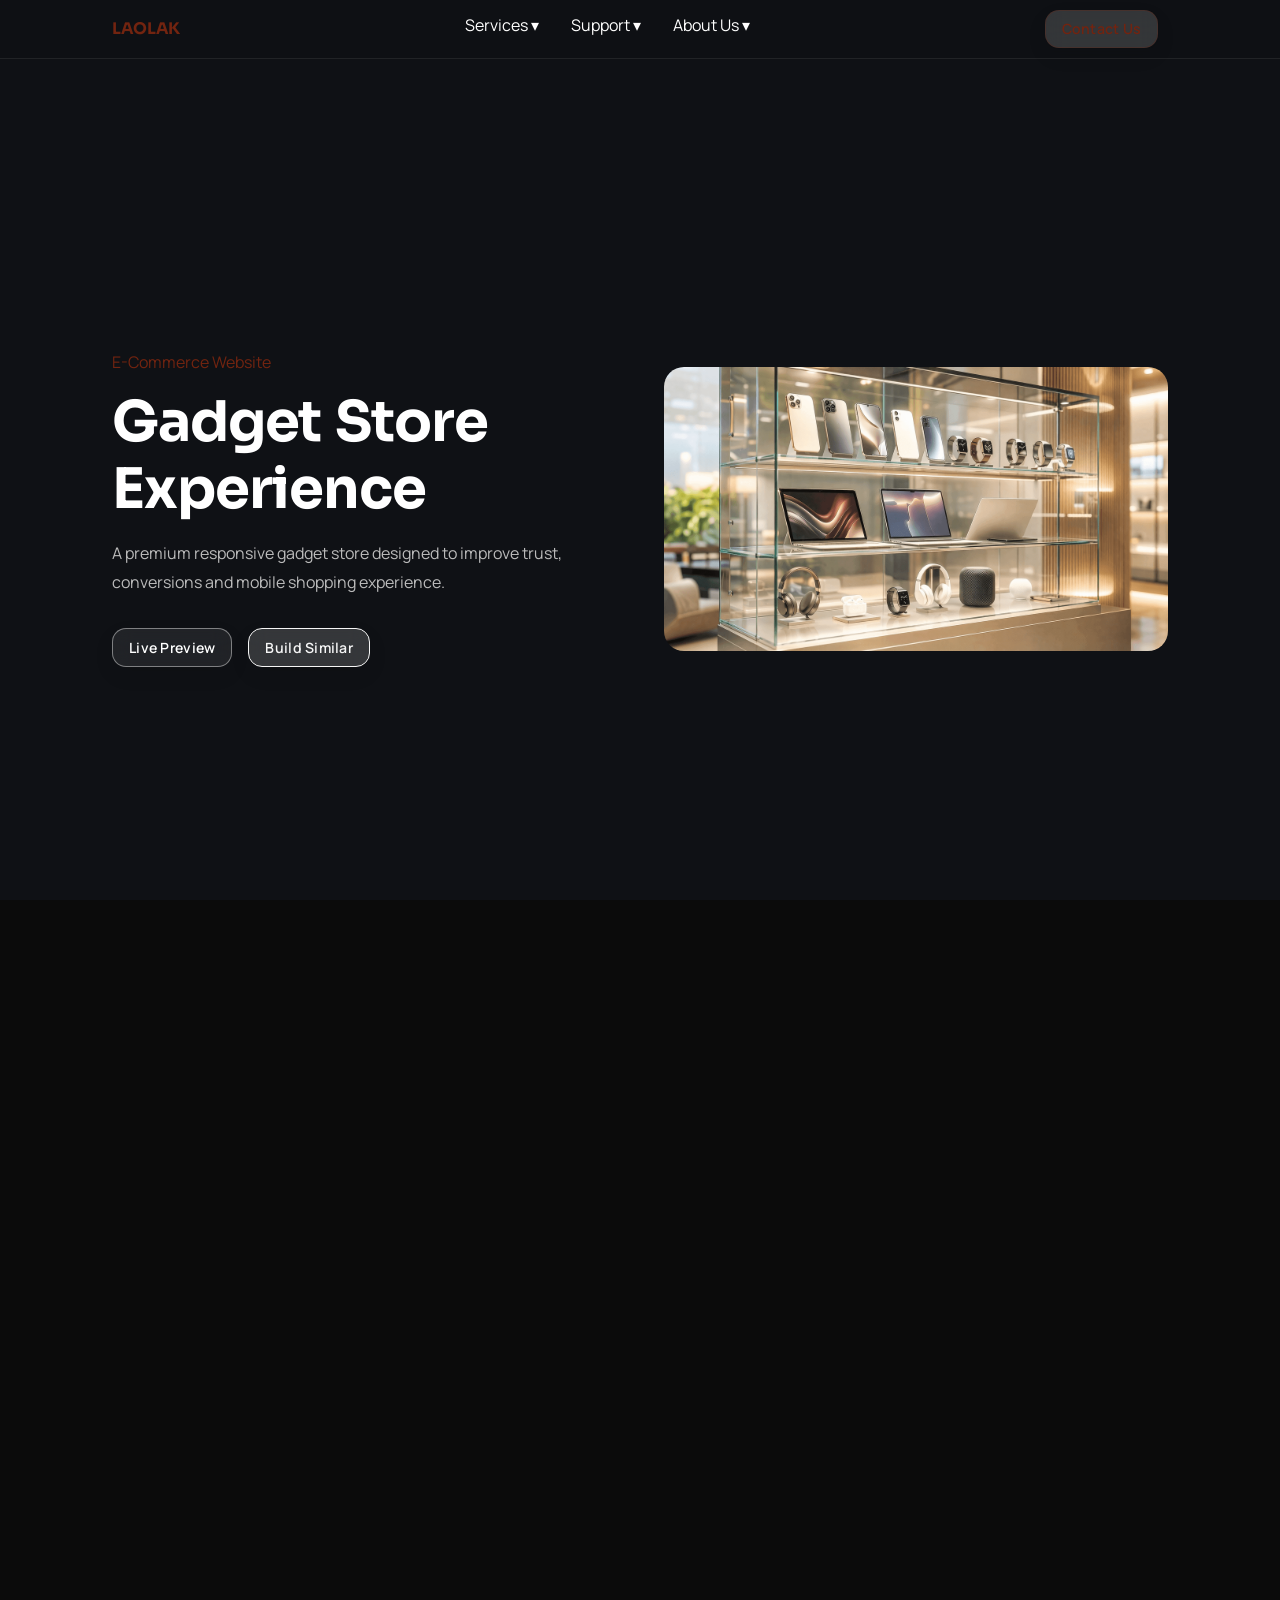
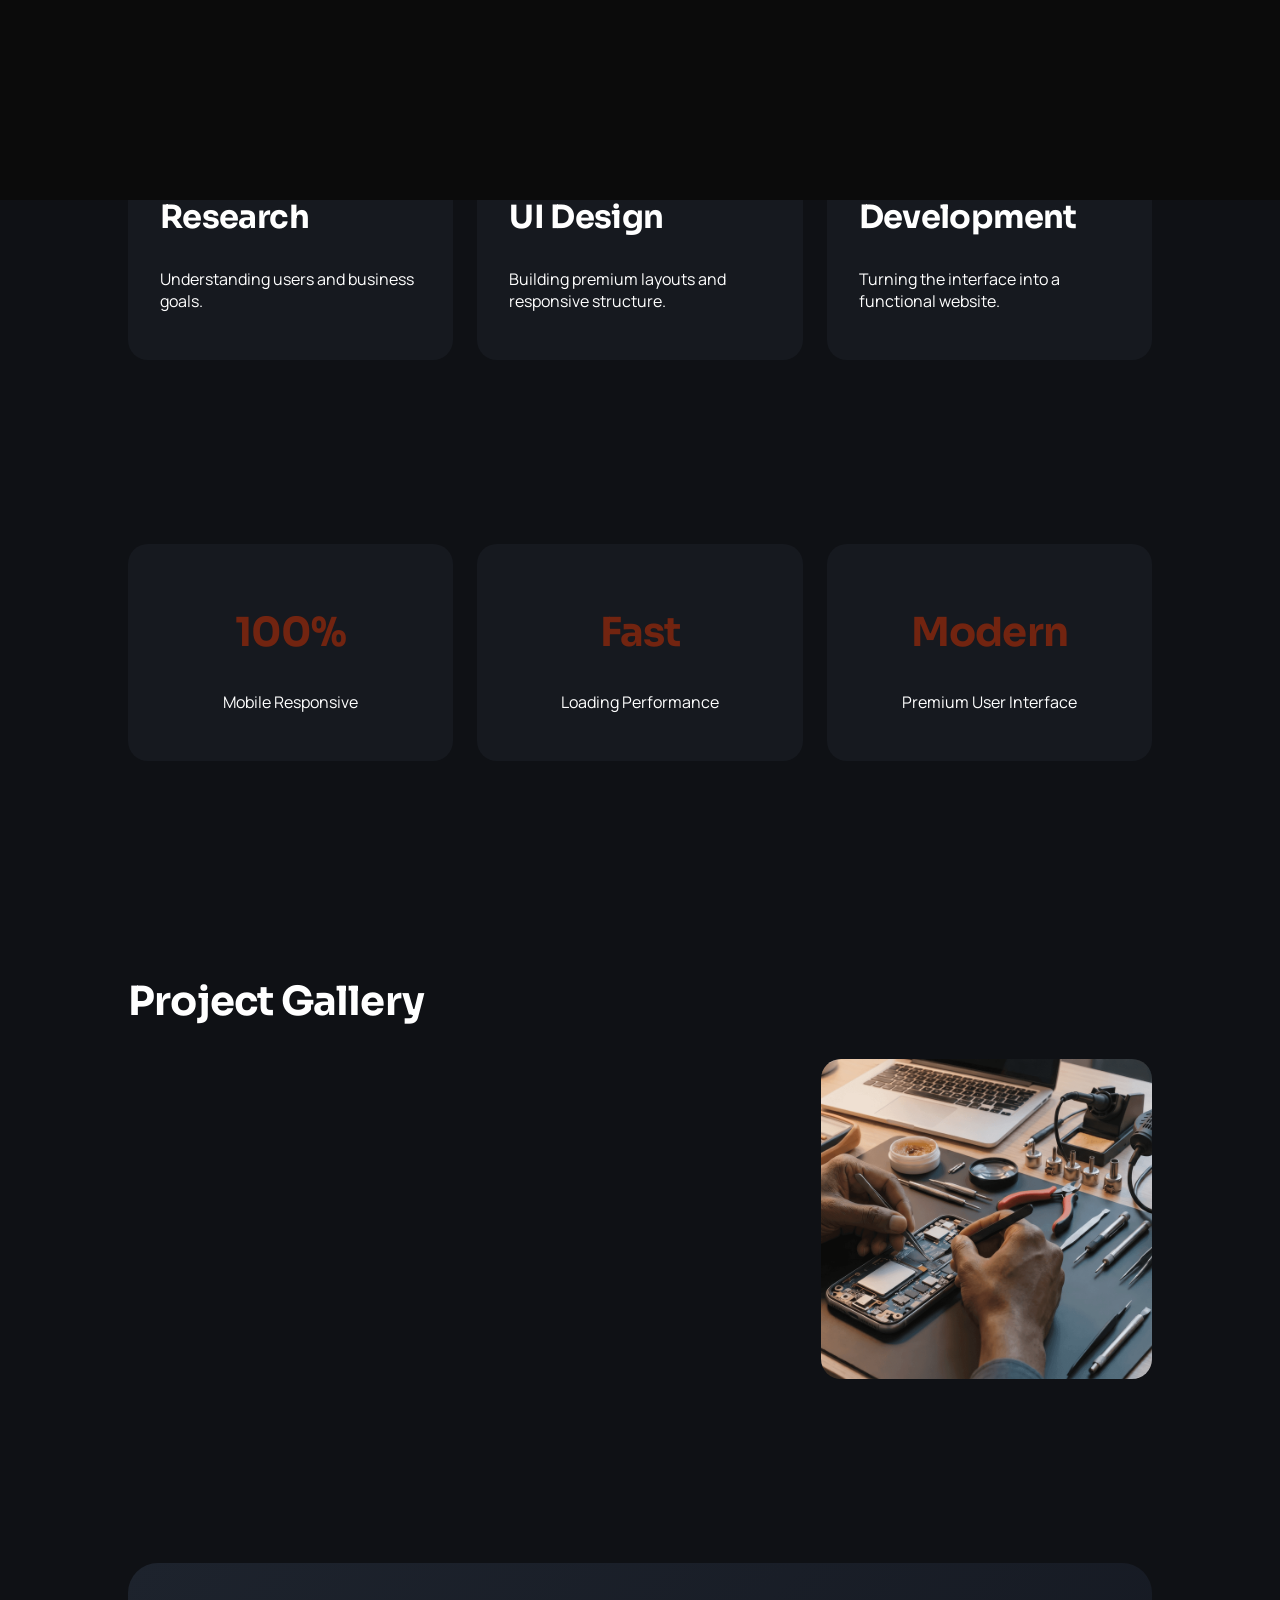
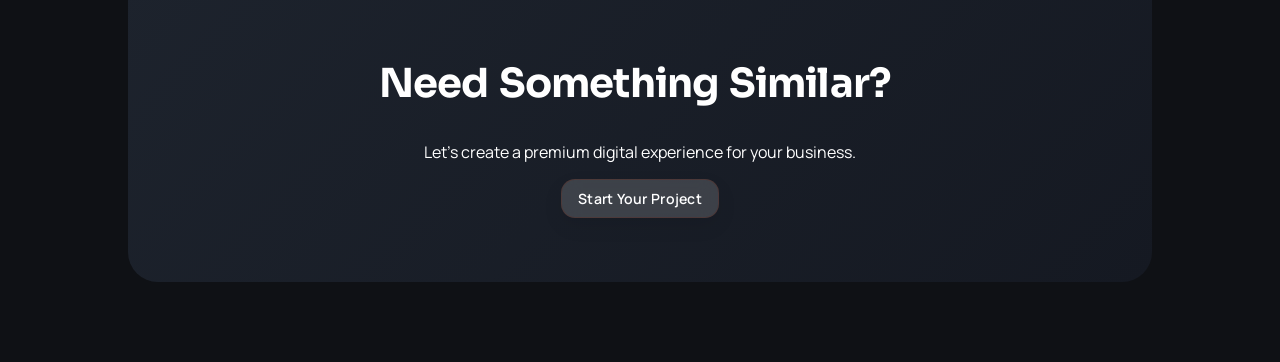
==== commit e76d2d66: "code updated" ====
--- a/casestudy.html
+++ b/casestudy.html
@@ -1,12 +1,12 @@
-<!doctype html>
+﻿<!doctype html>
 <html lang="en">
   <head>
     <meta charset="UTF-8" />
-
-    <meta name="viewport" content="width=device-width, initial-scale=1.0" />
+        <meta name="viewport" content="width=device-width, initial-scale=1.0" />
+        <meta name="theme-color" content="#722410" />
 
     <title>Case Study | LAOLAK Technologies</title>
-
+    <link rel="icon" href="images/LT full logo.jpg" />
     <meta
       name="description"
       content="See how LAOLAK Technologies transforms ideas into premium digital experiences."
@@ -108,7 +108,7 @@
             <a href="index.html">Home</a>
             <a href="repair.html">Repair</a>
             <a href="gadget-sales.html">Gadget Sales</a>
-            <a href="web.html">Gadget Sales</a>
+            <a href="web.html">Web Development</a>
             <a href="contact.html">Contact Us</a>
             <a href="tips.html">Tips</a>
             <a href="faq.html">FAQ</a>
@@ -147,7 +147,7 @@
 
           <!-- RIGHT -->
           <div class="case-hero-image fade-up">
-            <img src="images/sales 2.png" alt="Project" />
+            <img loading="lazy" decoding="async" src="images/sales 2.png" alt="Project" />
           </div>
         </div>
       </div>
@@ -283,7 +283,7 @@
         <div class="case-cta-box fade-up">
           <h2 class="reveal-text">Need Something Similar?</h2>
 
-          <p>Let’s create a premium digital experience for your business.</p>
+          <p>Let's create a premium digital experience for your business.</p>
 
           <a href="contact.html" class="btn-primary magnetic-btn">
             Start Your Project
@@ -294,3 +294,10 @@
     <script src="script.js"></script>
   </body>
 </html>
+
+
+
+
+
+
+
--- a/style.css
+++ b/style.css
@@ -1,3 +1,5 @@
+﻿@import url("https://fonts.googleapis.com/css2?family=Manrope:wght@400;500;600;700;800&family=Sora:wght@500;600;700;800&display=swap");
+
 /* ===================== */
 /* GLOBAL RESET */
 /* ===================== */
@@ -15,10 +17,11 @@
 
 body {
   margin: 0;
-  font-family: "Poppins", sans-serif;
+  font-family: "Manrope", "Poppins", sans-serif;
   color: var(--grey-shade);
   overflow-x: clip; /* prevent overflow */
   scroll-behavior: smooth;
+  animation: pageFade 0.7s ease;
   transition:
     opacity 0.4s ease,
     transform 0.4s ease;
@@ -51,14 +54,24 @@
   --grey-shade: #3a3a3a;
 
   --white: #ffffff;
-
-  --radius-sm: 6px;
-  --radius-md: 10px;
-  --radius-lg: 16px;
-
-  --shadow-light: 0 5px 15px rgba(0, 0, 0, 0.05);
-  --shadow-medium: 0 10px 30px rgba(0, 0, 0, 0.08);
-  --shadow-heavy: 0 15px 40px rgba(0, 0, 0, 0.15);
+  --brand-bg-start: #eef2f7;
+  --brand-bg-end: #d9e0ea;
+  --surface-card: rgba(255, 255, 255, 0.84);
+  --surface-border: rgba(114, 36, 16, 0.14);
+
+  --radius-2xs: 6px;
+  --radius-xs: 8px;
+  --radius-sm: 10px;
+  --radius-md: 14px;
+  --radius-lg: 20px;
+  --radius-xl: 30px;
+  --radius-pill: 999px;
+
+  --shadow-light: 0 8px 20px rgba(18, 18, 18, 0.08);
+  --shadow-medium: 0 16px 38px rgba(18, 18, 18, 0.12);
+  --shadow-heavy: 0 24px 58px rgba(18, 18, 18, 0.2);
+  --shadow-glow: 0 0 20px rgba(0, 0, 0, 0.15);
+  --transition-base: 0.3s ease;
 }
 /* ================= */
 /* TYPOGRAPHY SYSTEM */
@@ -104,11 +117,19 @@
   width: 90%;
   max-width: 1200px;
   margin: 0 auto;
-  padding: 0 1rem;
+  padding: 0 3rem;
 }
 
 .section {
-  padding: 4rem 0;
+  padding: 5rem 0;
+}
+
+.section > .container {
+  padding-inline: clamp(1.2rem, 6vw, 4rem);
+}
+
+.section + .section {
+  margin-top: clamp(1rem, 2vw, 1.5rem);
 }
 
 /* ===================== */
@@ -121,34 +142,40 @@
   text-decoration: none;
   border-radius: var(--radius-md);
   font-weight: 600;
+  font-size: 0.88rem;
+  letter-spacing: 0.02em;
   cursor: pointer;
-  border: none;
+  border: 1px solid rgba(114, 36, 16, 0.28);
+  background: rgba(255, 255, 255, 0.16);
+  backdrop-filter: blur(10px);
+  -webkit-backdrop-filter: blur(10px);
   transition:
     transform 0.2s ease,
     box-shadow 0.25s ease,
     background 0.25s ease;
-  padding: 0.75rem 1.5rem;
+  padding: 0.55rem 1rem;
+  box-shadow: var(--shadow-light);
 }
 
 .btn-primary {
+  color: var(--white);
+}
+
+.btn-primary:hover {
   background: linear-gradient(135deg, var(--primary-base), var(--primary-tint));
+  border-color: transparent;
   color: var(--white);
-  box-shadow: 0 10px 25px rgba(114, 36, 16, 0.35);
-}
-
-.btn-primary:hover {
-  background: var(--primary-shade);
+  box-shadow: var(--shadow-medium);
   transform: translateY(-4px) scale(1.02);
 }
 
 .btn-secondary {
-  background: rgba(0, 0, 0, 0.05);
-  color: var(--grey-shade);
-  box-shadow: 0 8px 20px rgba(0, 0, 0, 0.12);
+  color: var(--white);
 }
 
 .btn-secondary:hover {
-  background: var(--secondary-shade);
+  background: var(--primary-base);
+  border-color: var(--primary-base);
   transform: translateY(-4px) scale(1.02);
   color: #ffffff;
 }
@@ -161,21 +188,12 @@
 a {
   font-size: 0.8rem;
   text-decoration: none;
-}
-/* .card-hover:hover {
-  transform: translateY(-5px);
-} */
+  transition: all 0.3s ease;
+}
 
 .service-card:hover::after,
-.why-card:hover::after {
+.conversion-card:hover::after {
   filter: brightness(1.1);
-}
-
-.hero-content,
-.split-content,
-.web-steps,
-.reviews-grid {
-  flex-wrap: wrap;
 }
 
 .header-content > *,
@@ -184,25 +202,6 @@
   min-width: 0;
 }
 
-.services-box,
-.split-card,
-.cta-box {
-  backdrop-filter: blur(6px);
-}
-
-a,
-.service-card,
-.review-card,
-.web-step,
-.featured-block {
-  transition: all 0.3s ease;
-}
-
-.service-card::after,
-.why-card::after {
-  pointer-events: none;
-}
-
 * {
   -webkit-tap-highlight-color: transparent;
 }
@@ -211,6 +210,17 @@
 .premium-hover,
 .custom-cursor {
   will-change: transform;
+}
+
+@media (prefers-reduced-motion: reduce) {
+  *,
+  *::before,
+  *::after {
+    animation-duration: 0.01ms !important;
+    animation-iteration-count: 1 !important;
+    transition-duration: 0.01ms !important;
+    scroll-behavior: auto !important;
+  }
 }
 
 @keyframes fadeUp {
@@ -294,7 +304,7 @@
 
   background: rgba(255, 255, 255, 0.1);
 
-  border-radius: 30px;
+  border-radius: var(--radius-xl);
 
   overflow: hidden;
 
@@ -327,20 +337,29 @@
   }
 }
 
-/* HEADER STYLES */
-
-/* ===================== */
-/* HEADER NEW SYSTEM */
-/* ===================== */
-
 /* ================= HEADER ================= */
 
 .header {
   position: sticky;
   top: 0;
   z-index: 1000;
-  background: #fff;
-  border-bottom: 1px solid var(--grey-tint);
+  background: rgba(255, 255, 255, 0.88);
+  backdrop-filter: blur(14px);
+  border-bottom: 1px solid rgba(114, 36, 16, 0.12);
+  transition:
+    background 0.35s ease,
+    box-shadow 0.35s ease,
+    border-color 0.35s ease;
+}
+
+.header.scrolled {
+  background: rgba(255, 255, 255, 0.96);
+  border-bottom-color: rgba(114, 36, 16, 0.2);
+  box-shadow: var(--shadow-medium);
+}
+
+.dark-about .header.scrolled {
+  background: rgba(8, 8, 8, 0.88);
 }
 
 .header-content {
@@ -366,44 +385,121 @@
 .nav-item {
   position: relative;
 }
+.nav-item span {
+  position: relative;
+
+  display: inline-block;
+  cursor: pointer;
+  padding-bottom: 8px;
+
+  cursor: pointer;
+}
+
+/* UNDERLINE */
+
+.nav-item span::after {
+  content: "";
+
+  position: absolute;
+
+  left: 0;
+
+  bottom: 0;
+
+  width: 0%;
+
+  height: 2.5px;
+
+  border-radius: var(--radius-pill);
+
+  background: linear-gradient(90deg, #87700f, #ffffff);
+
+  transition: width 0.4s ease;
+}
+
+/* HOVER */
+
+.nav-item:hover span::after {
+  width: 100%;
+}
 
 /* DROPDOWN MENU */
 .dropdown-menu {
   position: absolute;
-  top: 110%;
+
+  top: 150%;
+
   left: 0;
-
-  background: #fff;
-  border-radius: 8px;
+  width: max-content;
+  padding: 12px;
+
+  border-radius: var(--radius-lg);
+
+  background: rgb(170, 124, 112);
+
+  border: 1px solid rgba(255, 255, 255, 0.12);
+
+  backdrop-filter: blur(24px);
+
+  -webkit-backdrop-filter: blur(24px);
+
   box-shadow: var(--shadow-medium);
 
-  padding: 0.5rem 0;
-
   opacity: 0;
+
   visibility: hidden;
+
   transform: translateY(10px);
 
-  transition: all 0.3s ease;
+  transition: all 0.45s cubic-bezier(0.22, 0.61, 0.36, 1);
+}
+
+.dropdown::before {
+  content: "";
+
+  position: absolute;
+
+  top: 100%;
+
+  left: 0;
+
+  width: 100%;
+
+  height: 20px;
 }
 
 /* FIX DROPDOWN STAY */
 .nav-item:hover .dropdown-menu,
 .nav-item:focus-within .dropdown-menu {
   opacity: 1;
+
   visibility: visible;
+
   transform: translateY(0);
 }
 
 /* DROPDOWN LINKS */
 .dropdown-menu a {
-  display: block;
-  padding: 0.5rem 1rem;
-  color: var(--grey-shade);
-}
-
+  display: inline-flex;
+
+  align-items: center;
+
+  padding: 7px 9px;
+
+  border-radius: var(--radius-md);
+
+  color: rgba(255, 255, 255, 0.82);
+
+  font-size: 0.84rem;
+
+  transition: all 0.35s cubic-bezier(0.22, 0.61, 0.36, 1);
+}
 .dropdown-menu a:hover {
-  background: var(--primary-tint);
-  color: #fff;
+  background: rgba(255, 255, 255, 0.08);
+
+  color: white;
+
+  transform: translateX(6px);
 }
 
 /* RIGHT SIDE */
@@ -414,6 +510,15 @@
   margin: 0.6rem;
 }
 
+.nav-right .btn-primary {
+  /* background: var(--primary-base); */
+  color: var(--primary-base);
+}
+
+.nav-right .btn-primary:hover {
+  /* background: var(--primary-base); */
+  color: var(--white);
+}
 /* HAMBURGER */
 .hamburger {
   display: none;
@@ -461,31 +566,14 @@
   display: flex;
 }
 
-/* HERO SECTION STYLES */
-
-/* ===================== */
-/* HERO FLOAT ANIMATION */
-/* ===================== */
-
-/* @keyframes float {
-  0% {
-    transform: translateY(0px);
-  }
-
-  50% {
-    transform: translateY(-10px);
-  }
-
-  100% {
-    transform: translateY(0px);
-  }
-} */
 /* ================= PREMIUM HERO ================= */
 
 .hero {
   position: relative;
 
   min-height: 100vh;
+  min-height: 100svh;
+  min-height: 100dvh;
 
   display: flex;
   align-items: center;
@@ -524,6 +612,7 @@
 .hero-content {
   position: relative;
   z-index: 2;
+  flex-wrap: wrap;
 }
 
 .hero-text {
@@ -581,20 +670,46 @@
 
 /* SECONDARY BUTTON */
 
-.btn-secondary {
+.hero .btn-secondary {
   padding: 0.95rem 2rem;
-
-  border: 1px solid rgba(255, 255, 255, 0.2);
-
-  border-radius: 12px;
-
-  color: #fff;
-
-  transition: 0.3s ease;
-}
-
-.btn-secondary:hover {
+  border-color: rgba(255, 255, 255, 0.42);
   background: rgba(255, 255, 255, 0.08);
+  color: #fff;
+}
+
+.hero .btn-secondary:hover {
+  background: linear-gradient(135deg, var(--primary-base), var(--primary-tint));
+  border-color: transparent;
+}
+
+.hero .btn-primary,
+.repair-hero .btn-primary,
+.sales-hero .btn-primary,
+.web-hero .btn-primary,
+.portfolio-hero .btn-primary,
+.faq-hero .btn-primary,
+.support-hero .btn-primary,
+.tips-hero .btn-primary,
+.news-hero .btn-primary,
+.case-hero .btn-primary {
+  color: #fff;
+  border-color: rgba(255, 255, 255, 0.42);
+  background: rgba(255, 255, 255, 0.08);
+}
+
+.hero .btn-primary:hover,
+.repair-hero .btn-primary:hover,
+.sales-hero .btn-primary:hover,
+.web-hero .btn-primary:hover,
+.portfolio-hero .btn-primary:hover,
+.faq-hero .btn-primary:hover,
+.support-hero .btn-primary:hover,
+.tips-hero .btn-primary:hover,
+.news-hero .btn-primary:hover,
+.case-hero .btn-primary:hover {
+  background: linear-gradient(135deg, var(--primary-base), var(--primary-tint));
+  border-color: transparent;
+  color: #fff;
 }
 
 /* GLOW EFFECTS */
@@ -679,10 +794,10 @@
   text-align: center;
   gap: 0.5rem;
   color: var(--grey-base);
-  transition: 0.3s ease;
+  transition: var(--transition-base);
   background: #fff;
   padding: 0.5rem 1rem;
-  border-radius: 8px;
+  border-radius: var(--radius-xs);
   min-width: 180px;
   box-shadow: var(--shadow-light);
 }
@@ -729,7 +844,7 @@
 .services::before {
   top: -60px;
   left: -60px;
-  background: rgba(114, 36, 16, 0.25); /* stronger primary */
+  background: rgba(114, 36, 16, 0.25);
 }
 
 .services::after {
@@ -744,7 +859,7 @@
   border-radius: var(--radius-lg);
   padding: 1.5rem;
   border: 1px solid rgba(255, 255, 255, 0.4);
-  box-shadow: 0 15px 40px var(--shadow-medium);
+  box-shadow: var(--shadow-medium);
 }
 
 .services-box h2 {
@@ -757,53 +872,52 @@
   margin-top: 0.5rem;
 }
 
-.service-card {
+.service-card,
+.conversion-card {
   position: relative;
   display: block;
   z-index: 1;
-  aspect-ratio: 16 / 9;
-  border-radius: 12px;
-  overflow: hidden;
-  text-decoration: none;
-  cursor: pointer;
-  transition:
-    transform 0.3s ease,
-    box-shadow 0.3s ease;
-}
-
-.service-card::after {
-  content: "";
-  position: absolute;
-  inset: 0;
-  background: linear-gradient(
+  --card-overlay: linear-gradient(
     to right,
     rgba(0, 0, 0, 0.6),
     rgba(0, 0, 0, 0.4),
     transparent
   );
+  --card-zoom: 1.05;
+  aspect-ratio: 16 / 9;
+  border-radius: var(--radius-md);
+  overflow: hidden;
+  text-decoration: none;
+  cursor: pointer;
+  -webkit-tap-highlight-color: transparent;
+  transition:
+    transform 0.3s ease,
+    box-shadow 0.3s ease;
+}
+
+.service-card::after,
+.conversion-card::after {
+  content: "";
+  position: absolute;
+  inset: 0;
+  background: var(--card-overlay);
   pointer-events: none;
 }
 
-.service-card:hover {
+.service-card:hover,
+.conversion-card:hover {
   transform: translateY(-6px);
   box-shadow: var(--shadow-heavy);
 }
 
-.service-card:hover .service-bg {
-  transform: scale(1.05); /* zoom effect */
-}
-
-.service-card:hover .service-action {
-  transform: translateX(4px); /* subtle motion */
+.service-card:hover .service-bg,
+.conversion-card:hover .conversion-bg {
+  transform: scale(var(--card-zoom));
 }
 
 .service-card:active {
   transform: scale(0.96);
   filter: brightness(0.95);
-}
-
-.service-card {
-  -webkit-tap-highlight-color: transparent;
 }
 
 .service-bg {
@@ -858,19 +972,27 @@
   text-align: center;
 }
 
-.why-grid {
-  display: flex;
-  gap: 1.2rem;
+.why-buy .why-grid {
+  display: grid;
+  grid-template-columns: repeat(4, minmax(0, 1fr));
+  gap: 1rem;
   margin-top: 2rem;
-
-  flex-wrap: wrap; /* 🔥 forces single row */
+}
+
+.why-buy .why-card {
+  height: 320px;
+}
+
+.why-buy .why-content h5 {
+  margin: 0 0 0.35rem;
+  font-size: 1rem;
 }
 
 .why-card {
   position: relative;
   flex: 1 1 calc(25% - 1rem);
   height: 320px;
-  border-radius: 16px;
+  border-radius: var(--radius-lg);
   overflow: hidden;
   cursor: pointer;
   transition: all 0.3s ease;
@@ -890,6 +1012,7 @@
   content: "";
   position: absolute;
   inset: 0;
+  pointer-events: none;
 
   background: linear-gradient(
     to top,
@@ -932,6 +1055,157 @@
     rgba(108, 33, 13, 0.7),
     rgba(0, 0, 0, 0.2)
   );
+}
+
+/* Homepage compact image layout */
+
+.why-home .why-box {
+  background: linear-gradient(150deg, #f2ebe8, #e8ddd9);
+  border: 1px solid rgba(114, 36, 16, 0.12);
+  border-radius: var(--radius-xl);
+  padding: clamp(0.9rem, 1.9vw, 1.35rem);
+  box-shadow: var(--shadow-light);
+}
+
+.why-home .why-showcase {
+  display: grid;
+  grid-template-columns: minmax(230px, 0.64fr) minmax(0, 1fr);
+  gap: clamp(0.75rem, 1.6vw, 1rem);
+  align-items: stretch;
+}
+
+.why-home .why-hero-text-card {
+  position: relative;
+  min-height: 258px;
+  border-radius: var(--radius-lg);
+  padding: 1.1rem 0.95rem;
+  background: linear-gradient(
+    145deg,
+    rgba(255, 255, 255, 0.82),
+    rgba(255, 255, 255, 0.5)
+  );
+  border: 1px solid rgba(255, 255, 255, 0.68);
+  box-shadow: var(--shadow-medium);
+  display: flex;
+  flex-direction: column;
+  justify-content: center;
+  gap: 0.65rem;
+  overflow: hidden;
+}
+
+/* .why-home .why-hero-text-card::before {
+  content: "";
+  position: absolute;
+  width: 150px;
+  height: 150px;
+  top: -70px;
+  right: -40px;
+  border-radius: 50%;
+} */
+
+.why-home .why-hero-label {
+  margin: 0;
+  font-size: 0.62rem;
+  letter-spacing: 0.12em;
+  text-transform: uppercase;
+  color: #5d4c46;
+  font-weight: 700;
+}
+
+.why-home .why-hero-text-card h2 {
+  margin: 0;
+  color: #2d2d2d;
+  font-size: clamp(2rem, 3.4vw, 3rem);
+  line-height: 0.95;
+}
+
+.why-home .why-hero-sub {
+  margin: 0;
+  max-width: 280px;
+  color: #5e5e5e;
+  font-size: 0.86rem;
+  line-height: 1.45;
+}
+
+.why-home .why-right-grid {
+  display: grid;
+  grid-template-columns: repeat(2, minmax(0, 1fr));
+  gap: clamp(0.72rem, 1.3vw, 0.9rem);
+}
+
+.why-home .why-mini-card {
+  flex: none;
+  height: 126px;
+  border-radius: var(--radius-md);
+  border: 1px solid rgba(255, 255, 255, 0.42);
+  overflow: hidden;
+  box-shadow: var(--shadow-light);
+}
+
+.why-home .why-mini-card::after {
+  background: linear-gradient(
+    to top,
+    rgba(0, 0, 0, 0.82),
+    rgba(0, 0, 0, 0.32) 58%,
+    rgba(0, 0, 0, 0.12)
+  );
+}
+
+.why-home .why-mini-card:hover {
+  transform: translateY(-4px);
+  box-shadow: var(--shadow-medium);
+}
+
+.why-home .why-content {
+  left: 0.7rem;
+  right: 0.7rem;
+  bottom: 0.7rem;
+}
+
+.why-home .why-content h5 {
+  margin: 0 0 0.2rem;
+  font-size: clamp(0.74rem, 0.95vw, 0.83rem);
+  color: #fff;
+  line-height: 1.2;
+}
+
+.why-home .why-content p {
+  margin: 0;
+  font-size: clamp(0.64rem, 0.86vw, 0.7rem);
+  line-height: 1.35;
+  color: rgba(255, 255, 255, 0.92);
+}
+
+.why-home .why-slider-dots {
+  display: none;
+  justify-content: center;
+  align-items: center;
+  gap: 0.42rem;
+  grid-column: 1 / -1;
+  margin-top: 0.2rem;
+}
+
+.why-home .why-dot {
+  width: 8px;
+  height: 8px;
+  border: none;
+  border-radius: 999px;
+  padding: 0;
+  background: rgba(58, 58, 58, 0.3);
+  cursor: pointer;
+  transition:
+    width 0.28s ease,
+    background 0.28s ease,
+    transform 0.22s ease;
+}
+
+.why-home .why-dot.active {
+  width: 20px;
+  background: linear-gradient(135deg, var(--primary-base), var(--primary-tint));
+}
+
+.why-home .why-dot:active {
+  transform: scale(0.92);
 }
 
 /* SPLIT CARD WRAPPER */
@@ -946,6 +1220,7 @@
   );
   padding: 1.8rem;
   border-radius: var(--radius-lg);
+  backdrop-filter: blur(6px);
   box-shadow: var(--shadow-medium);
   overflow: hidden;
 }
@@ -966,6 +1241,7 @@
 
 .split-content {
   display: flex;
+  flex-wrap: wrap;
   gap: 2rem;
   align-items: stretch;
 
@@ -1018,9 +1294,9 @@
   background-size: cover;
   background-position: center;
 
-  border-radius: 10px;
-
-  transition: 0.3s ease;
+  border-radius: var(--radius-sm);
+
+  transition: var(--transition-base);
 }
 
 .featured-image:hover {
@@ -1051,6 +1327,7 @@
 .web-steps {
   display: flex;
   gap: 1rem;
+  flex-wrap: wrap;
   margin: 1.5rem 0;
 }
 
@@ -1059,7 +1336,7 @@
 
   padding: 1rem;
 
-  border-radius: 10px;
+  border-radius: var(--radius-sm);
 
   background: #fff;
   border: 1px solid var(--grey-tint);
@@ -1073,7 +1350,7 @@
   transform: translateY(-4px);
   border-color: var(--primary-base);
 
-  box-shadow: 0 8px 20px rgba(0, 0, 0, 0.08);
+  box-shadow: var(--shadow-light);
 }
 
 .step-title {
@@ -1090,6 +1367,7 @@
 
 .web-buttons a {
   font-size: 0.6rem;
+  color: var(--primary-base);
 }
 
 /* ===================== */
@@ -1113,11 +1391,11 @@
   background: #fff;
   padding: 1.5rem;
 
-  border-radius: 14px;
+  border-radius: var(--radius-md);
 
   border: 1px solid var(--grey-tint);
 
-  box-shadow: 0 8px 25px rgba(0, 0, 0, 0.05);
+  box-shadow: var(--shadow-light);
 
   transition: all 0.3s ease;
 }
@@ -1136,7 +1414,7 @@
 
   transform: translateY(-5px);
 
-  box-shadow: 0 12px 30px rgba(0, 0, 0, 0.1);
+  box-shadow: var(--shadow-medium);
 }
 
 .review-card:hover .review-text,
@@ -1197,7 +1475,7 @@
     rgba(170, 124, 112, 0.85) /* primary tint */
   );
 
-  border-radius: 18px;
+  border-radius: var(--radius-lg);
 
   padding: 2.8rem;
 
@@ -1205,7 +1483,7 @@
 
   color: #fff;
 
-  box-shadow: 0 20px 50px rgba(0, 0, 0, 0.2);
+  box-shadow: var(--shadow-heavy);
 
   overflow: hidden;
 }
@@ -1258,13 +1536,21 @@
   color: var(--white);
 }
 
+.cta.section {
+  padding-bottom: clamp(5rem, 9vw, 7rem);
+}
+
+.cta.section + .footer {
+  margin-top: clamp(1rem, 2.4vw, 1.8rem);
+}
+
 /* ===================== */
 /* FOOTER */
 /* ===================== */
 
 .footer {
-  background: var(--grey-shade);
-  color: #fff;
+  background: #121212;
+  color: #f2f2f2;
 
   padding: 2.5rem 0 1rem;
 }
@@ -1272,6 +1558,7 @@
 .footer-content {
   display: flex;
   justify-content: space-between;
+  align-items: flex-start;
   gap: 2rem;
   border-bottom: 1px solid rgba(255, 255, 255, 0.1);
   padding-bottom: 1.5rem;
@@ -1282,12 +1569,12 @@
 .footer-links,
 .footer-contact {
   flex: 1 1 200px;
-  justify-items: center;
+  justify-items: flex-start;
 }
 
 .footer-brand p {
   font-size: 0.9rem;
-  color: var(--grey-tint);
+  color: rgba(255, 255, 255, 0.74);
   margin-top: 0.5rem;
 }
 
@@ -1295,7 +1582,7 @@
   display: block;
   margin: 0.3rem 0;
 
-  color: var(--grey-tint);
+  color: rgba(255, 255, 255, 0.74);
   font-size: 0.9rem;
 
   text-decoration: none;
@@ -1310,7 +1597,7 @@
 
 .footer-contact p {
   font-size: 0.9rem;
-  color: var(--grey-tint);
+  color: rgba(255, 255, 255, 0.74);
   margin: 0.3rem 0;
 }
 
@@ -1327,37 +1614,124 @@
   color: var(--grey-tint);
 }
 
-.whatsapp-float {
-  position: fixed;
-  bottom: 20px;
-  right: 20px;
-  width: 55px;
-  height: 55px;
-  background: #25d366;
-  color: #fff;
-  display: flex;
-  justify-content: center;
-  align-items: center;
-  border-radius: 50%;
-  font-size: 24px;
-  box-shadow: 0 10px 25px rgba(0, 0, 0, 0.2);
-  z-index: 999;
-}
-.whatsapp-float:hover {
-  transform: scale(1.1);
-}
-
 /* ===================== */
 /* CONTACT PAGE */
 /* ===================== */
 
 .contact-hero {
+  position: relative;
+  min-height: 100vh;
+  min-height: 100svh;
+  min-height: 100dvh;
+  display: flex;
+  align-items: center;
   text-align: center;
-  background: radial-gradient(circle at top, rgba(170, 124, 112, 0.25), #fff);
+  overflow: hidden;
+  color: #fff;
+  background:
+    linear-gradient(rgba(8, 8, 8, 0.72), rgba(8, 8, 8, 0.66)),
+    url("images/tech support.jpg");
+  background-size: cover;
+  background-position: center;
+}
+
+.contact-hero::before {
+  content: "";
+  position: absolute;
+  inset: 0;
+  background: radial-gradient(
+    circle at 82% 18%,
+    rgba(255, 255, 255, 0.2),
+    transparent 45%
+  );
+  pointer-events: none;
+}
+
+.contact-hero .container {
+  position: relative;
+  z-index: 2;
 }
 
 .contact-hero h1 {
-  color: var(--grey-shade);
+  color: #fff;
+  margin-bottom: 0.6rem;
+}
+
+.contact-hero p {
+  color: rgba(255, 255, 255, 0.9);
+  max-width: 640px;
+  margin: 0 auto;
+}
+
+.support-entry {
+  padding-top: 2.2rem;
+}
+
+.support-signin {
+  background: var(--surface-card);
+  border: 1px solid var(--surface-border);
+  border-radius: var(--radius-lg);
+  box-shadow: var(--shadow-light);
+  padding: 1.4rem;
+  margin-bottom: 1.4rem;
+}
+
+.support-eyebrow {
+  margin: 0;
+  text-transform: uppercase;
+  letter-spacing: 0.1em;
+  font-size: 0.74rem;
+  color: var(--primary-base);
+}
+
+.support-entry-actions {
+  display: flex;
+  gap: 0.8rem;
+  flex-wrap: wrap;
+  margin-top: 1rem;
+}
+
+.support-entry-actions .btn-primary {
+  color: var(--primary-base);
+}
+
+.support-entry-actions .btn-secondary {
+  color: var(--secondary-base);
+}
+
+.support-channels {
+  padding-top: 1rem;
+}
+
+.support-channels h2 {
+  margin-bottom: 1rem;
+}
+
+.support-channel-grid {
+  display: grid;
+  grid-template-columns: repeat(4, 1fr);
+  gap: 1rem;
+}
+
+.support-channel-card {
+  background: var(--surface-card);
+  border: 1px solid var(--surface-border);
+  border-radius: var(--radius-lg);
+  padding: 1.1rem;
+  box-shadow: var(--shadow-light);
+}
+
+.support-channel-card p {
+  color: var(--grey-base);
+  margin-bottom: 1rem;
+}
+
+.support-channels .btn-secondary {
+  color: var(--primary-base);
+}
+
+.support-channels .btn-secondary:hover {
+  color: var(--white);
 }
 
 .contact {
@@ -1365,65 +1739,64 @@
 }
 
 .contact-grid {
-  display: flex;
-  gap: 2rem;
+  display: block;
+  width: 100%;
   align-items: stretch;
-}
-
-/* LEFT SIDE */
-.contact-info {
-  flex: 1;
-  display: flex;
-  flex-direction: column;
-  justify-content: space-between;
-  /* background: #fff; */
-  padding: 1.5rem;
-  border-radius: var(--radius-lg);
-  box-shadow: var(--shadow-light);
-  /* background-image: url(images/2026_05_01_07_31_IMG_4615.PNG); */
-}
-
-.contact-info p {
-  margin: 0.3rem 0;
-  color: var(--grey-base);
-}
-
-.contact-image {
-  margin-top: 1rem;
-  height: 180px;
-  border-radius: var(--radius-md);
-  background-size: cover;
-  background-position: center;
 }
 
 /* FORM */
 .contact-form-box {
-  flex: 1.2;
-  background: rgba(255, 255, 255, 0.8);
-  backdrop-filter: blur(10px);
-  padding: 1.5rem;
-  border-radius: var(--radius-lg);
+  width: 100%;
+  max-width: 1080px;
+  margin: 0 auto;
+  background: linear-gradient(
+    150deg,
+    rgba(255, 255, 255, 0.9),
+    rgba(255, 255, 255, 0.72)
+  );
+  backdrop-filter: blur(12px);
+  padding: 1.7rem;
+  border-radius: var(--radius-md);
+  border: 1px solid rgba(114, 36, 16, 0.2);
   box-shadow: var(--shadow-medium);
 }
 
 .contact-form-box form {
-  display: flex;
-  flex-direction: column;
-  gap: 1rem;
+  display: grid;
+  grid-template-columns: repeat(2, minmax(0, 1fr));
+  gap: 0.9rem;
+  background: rgba(255, 255, 255, 0.62);
+  border: 1px solid rgba(114, 36, 16, 0.12);
+  border-radius: var(--radius-md);
+  padding: 1.1rem;
 }
 
 .contact-form-box input,
-.contact-form-box select,
+.contact-form-box select {
+  padding: 0.8rem;
+  border-radius: var(--radius-sm);
+  border: 1px solid var(--grey-tint);
+  font-family: inherit;
+}
+
 .contact-form-box textarea {
   padding: 0.8rem;
   border-radius: var(--radius-sm);
   border: 1px solid var(--grey-tint);
   font-family: inherit;
-}
-
-.contact-form-box textarea {
   min-height: 120px;
   resize: none;
+}
+
+.contact-form-box textarea,
+.contact-form-box button,
+.contact-form-box .form-note {
+  grid-column: 1 / -1;
+}
+
+.contact-form-box button {
+  justify-self: start;
+  color: var(--primary-base);
 }
 
 .contact-form-box input:focus,
@@ -1439,7 +1812,9 @@
 
 .repair-hero {
   position: relative;
-  height: 90vh;
+  min-height: 100vh;
+  min-height: 100svh;
+  min-height: 100dvh;
   background: url("../images/repair.png") center/cover no-repeat;
   display: flex;
   align-items: center;
@@ -1494,10 +1869,10 @@
 .repair-card {
   position: relative;
   aspect-ratio: 16 / 9;
-  border-radius: 12px;
+  border-radius: var(--radius-md);
   overflow: hidden;
   cursor: pointer;
-  transition: 0.3s ease;
+  transition: var(--transition-base);
 }
 
 .repair-bg {
@@ -1566,7 +1941,7 @@
   background: #fff;
   padding: 1.4rem;
 
-  border-radius: 12px;
+  border-radius: var(--radius-md);
   text-align: center;
 
   border: 1px solid var(--grey-tint);
@@ -1599,16 +1974,16 @@
   margin: 0.4rem 0;
   font-size: 1rem;
   color: var(--grey-shade);
-  transition: 0.3s ease;
+  transition: var(--transition-base);
 }
 
 .repair-step p {
   font-size: 0.85rem;
   color: var(--grey-base);
-  transition: 0.3s ease;
-}
-
-/* 🔥 HOVER EFFECT */
+  transition: var(--transition-base);
+}
+
+/* HOVER EFFECT */
 .repair-step:hover {
   background: var(--primary-base);
   transform: translateY(-5px);
@@ -1633,13 +2008,21 @@
   flex-direction: column;
   gap: 1rem;
   margin-top: 1.5rem;
+  background: rgba(255, 255, 255, 0.62);
+  border: 1px solid rgba(114, 36, 16, 0.12);
+  border-radius: var(--radius-lg);
+  padding: 1rem;
+}
+
+.repair-form .btn-primary {
+  background-color: var(--primary-base);
 }
 
 .repair-form input,
 .repair-form select,
 .repair-form textarea {
   padding: 0.8rem;
-  border-radius: 8px;
+  border-radius: var(--radius-xs);
   border: 1px solid var(--grey-tint);
 }
 
@@ -1649,7 +2032,9 @@
 
 .sales-hero {
   position: relative;
-  height: 90vh;
+  min-height: 100vh;
+  min-height: 100svh;
+  min-height: 100dvh;
 
   background: url("images/sales\ 2.png") center/cover no-repeat;
 
@@ -1693,15 +2078,6 @@
   justify-content: center;
 }
 
-.hero-buttons .btn-secondary {
-  background: linear-gradient(
-    135deg,
-    var(--secondary-base),
-    var(--secondary-tint)
-  );
-  color: var(--white);
-}
-
 /* PRODUCTS GRID*/
 
 .products-grid {
@@ -1714,10 +2090,10 @@
 /* CARD */
 .product-card {
   background: #fff;
-  border-radius: 10px;
+  border-radius: var(--radius-sm);
   overflow: hidden;
   box-shadow: var(--shadow-light);
-  transition: 0.3s ease;
+  transition: var(--transition-base);
 }
 
 .product-card:hover {
@@ -1738,7 +2114,7 @@
 }
 
 .product-info h4 {
-  font-size: 0.85rem;
+  font-size: 0.65rem;
   margin: 0;
 }
 
@@ -1767,9 +2143,9 @@
   background: var(--primary-base);
   color: #fff;
   padding: 0.25rem 0.6rem;
-  border-radius: 6px;
+  border-radius: var(--radius-2xs);
   font-size: 0.7rem;
-  transition: 0.3s ease;
+  transition: var(--transition-base);
 }
 
 .book-btn:hover {
@@ -1796,7 +2172,10 @@
 .request-form {
   max-width: 520px;
   margin: 0 auto;
-
+  background: rgba(255, 255, 255, 0.62);
+  border: 1px solid rgba(114, 36, 16, 0.12);
+  border-radius: var(--radius-lg);
+  padding: 1rem;
   display: flex;
   flex-direction: column;
   gap: 1rem;
@@ -1804,20 +2183,19 @@
 
 /* INPUT FIELDS */
 .request-form select,
-.request-form input,
-.request-form textarea {
+.request-form input {
   width: 100%;
   padding: 0.9rem;
 
   border: 1px solid var(--grey-tint);
-  border-radius: 10px;
+  border-radius: var(--radius-sm);
 
   font-family: inherit;
   font-size: 0.9rem;
 
   outline: none;
 
-  transition: 0.3s ease;
+  transition: var(--transition-base);
 }
 
 /* FOCUS EFFECT */
@@ -1830,6 +2208,14 @@
 
 /* TEXTAREA */
 .request-form textarea {
+  width: 100%;
+  padding: 0.9rem;
+  border: 1px solid var(--grey-tint);
+  border-radius: var(--radius-sm);
+  font-family: inherit;
+  font-size: 0.9rem;
+  outline: none;
+  transition: var(--transition-base);
   min-height: 130px;
   resize: none;
 }
@@ -1837,6 +2223,7 @@
 /* BUTTON */
 .request-form button {
   margin-top: 0.5rem;
+  background-color: var(--primary-base);
 }
 
 /* ========= */
@@ -1847,7 +2234,9 @@
 
 .web-hero {
   position: relative;
-  height: 90vh;
+  min-height: 100vh;
+  min-height: 100svh;
+  min-height: 100dvh;
   background: url("images/web dev 2.png") center/cover no-repeat;
   display: flex;
   align-items: center;
@@ -1952,7 +2341,7 @@
 
   z-index: 2;
 
-  transition: 0.3s ease;
+  transition: var(--transition-base);
 }
 
 /* TEXT */
@@ -1983,6 +2372,9 @@
   height: 50%;
 }
 
+.portfolio-btn {
+  color: var(--primary-base);
+}
 /* ================= STATS ================= */
 
 .stats {
@@ -1998,7 +2390,7 @@
 .stat-card {
   background: #fff;
   padding: 2rem;
-  border-radius: 16px;
+  border-radius: var(--radius-lg);
   text-align: center;
 
   box-shadow: var(--shadow-light);
@@ -2023,7 +2415,7 @@
 
 /* PORTFOLIO BUTTON */
 
-.portfolio-btn {
+.portfolio-btn .btn-primary {
   margin-top: 1.5rem;
   text-align: center;
 }
@@ -2047,13 +2439,13 @@
 
   background: #fff;
 
-  border-radius: 20px;
+  border-radius: var(--radius-lg);
 
   padding: 2rem;
 
   box-shadow: var(--shadow-light);
 
-  transition: 0.3s ease;
+  transition: var(--transition-base);
 }
 
 .pricing-card:hover {
@@ -2069,7 +2461,7 @@
 
   padding: 0.4rem 0.8rem;
 
-  border-radius: 30px;
+  border-radius: var(--radius-xl);
 
   font-size: 0.8rem;
 
@@ -2113,13 +2505,14 @@
 
   padding: 0.4rem 0.8rem;
 
-  border-radius: 30px;
+  border-radius: var(--radius-xl);
 
   font-size: 0.8rem;
 }
 
 .pricing-btn {
   width: 100%;
+  color: var(--primary-base);
 }
 
 /* ============ */
@@ -2130,6 +2523,11 @@
 
 .portfolio-hero {
   position: relative;
+  min-height: 100vh;
+  min-height: 100svh;
+  min-height: 100dvh;
+  display: flex;
+  align-items: center;
 
   padding: 7rem 0;
 
@@ -2170,11 +2568,11 @@
 
   padding: 0.8rem 1.3rem;
 
-  border-radius: 30px;
+  border-radius: var(--radius-xl);
 
   cursor: pointer;
 
-  transition: 0.3s ease;
+  transition: var(--transition-base);
 }
 
 .filter-btn.active,
@@ -2195,13 +2593,13 @@
 .portfolio-card {
   background: #fff;
 
-  border-radius: 20px;
+  border-radius: var(--radius-lg);
 
   overflow: hidden;
 
   box-shadow: var(--shadow-light);
 
-  transition: 0.3s ease;
+  transition: var(--transition-base);
 }
 
 .portfolio-card:hover {
@@ -2209,16 +2607,11 @@
 }
 
 .portfolio-image {
+  position: relative;
   height: 260px;
 
   background-size: cover;
   background-position: center;
-}
-
-/* IMAGE OVERLAY */
-
-.portfolio-image {
-  position: relative;
 }
 
 .portfolio-image::after {
@@ -2257,7 +2650,7 @@
 
   padding: 2rem;
 
-  border-radius: 18px;
+  border-radius: var(--radius-lg);
 
   box-shadow: var(--shadow-light);
 }
@@ -2284,7 +2677,7 @@
   opacity: 0;
   visibility: hidden;
 
-  transition: 0.3s ease;
+  transition: var(--transition-base);
 
   z-index: 9999;
 
@@ -2302,7 +2695,7 @@
   width: 100%;
   max-width: 900px;
 
-  border-radius: 20px;
+  border-radius: var(--radius-lg);
 
   overflow: hidden;
 
@@ -2313,7 +2706,7 @@
 
   transform: translateY(40px);
 
-  transition: 0.3s ease;
+  transition: var(--transition-base);
 }
 
 .portfolio-modal.show .portfolio-modal-content {
@@ -2377,7 +2770,7 @@
 }
 
 .dark-portfolio .nav a {
-  color: var(--primary-base);
+  color: var(--white);
 }
 
 /* HERO */
@@ -2461,13 +2854,18 @@
   border-bottom: 1px solid rgba(255, 255, 255, 0.08);
 }
 
-.dark-header .nav a {
-  color: var(--primary-base);
+.dark-header-nav-btn {
+  color: var(--white);
 }
 
 /* HERO */
 
 .case-hero {
+  min-height: 100vh;
+  min-height: 100svh;
+  min-height: 100dvh;
+  display: flex;
+  align-items: center;
   padding: 7rem 0;
 }
 
@@ -2508,7 +2906,7 @@
 .case-hero-image img {
   width: 100%;
 
-  border-radius: 20px;
+  border-radius: var(--radius-lg);
 }
 
 /* CASE BOX */
@@ -2518,7 +2916,7 @@
 
   padding: 2rem;
 
-  border-radius: 20px;
+  border-radius: var(--radius-lg);
 }
 
 /* PROCESS */
@@ -2535,7 +2933,7 @@
 
   padding: 2rem;
 
-  border-radius: 20px;
+  border-radius: var(--radius-lg);
 }
 
 .process-card span {
@@ -2572,7 +2970,7 @@
 
   padding: 2rem;
 
-  border-radius: 20px;
+  border-radius: var(--radius-lg);
 
   text-align: center;
 }
@@ -2593,7 +2991,7 @@
 .gallery-item {
   height: 320px;
 
-  border-radius: 20px;
+  border-radius: var(--radius-lg);
 
   background-size: cover;
   background-position: center;
@@ -2606,7 +3004,7 @@
 
   padding: 4rem 2rem;
 
-  border-radius: 30px;
+  border-radius: var(--radius-xl);
 
   text-align: center;
 }
@@ -2657,11 +3055,11 @@
   padding: 2.5rem;
   border: 1px solid var(--primary-base);
 
-  border-radius: 24px;
-
-  transition: 0.3s ease;
-
-  box-shadow: 0 15px 40px rgba(0, 0, 0, 0.05);
+  border-radius: var(--radius-xl);
+
+  transition: var(--transition-base);
+
+  box-shadow: var(--shadow-medium);
 }
 
 .value-item:hover {
@@ -2727,7 +3125,7 @@
 
   background: var(--primary-base);
 
-  box-shadow: 0 0 20px rgba(0, 0, 0, 0.15);
+  box-shadow: var(--shadow-glow);
 }
 
 .timeline-content {
@@ -2735,9 +3133,9 @@
 
   padding: 2rem;
 
-  border-radius: 20px;
-
-  box-shadow: 0 15px 40px rgba(0, 0, 0, 0.05);
+  border-radius: var(--radius-lg);
+
+  box-shadow: var(--shadow-medium);
 }
 
 .timeline-content h3 {
@@ -2829,12 +3227,14 @@
 
   background:
     linear-gradient(rgba(0, 0, 0, 0.7), rgba(0, 0, 0, 0.82)),
-    url("images/about-dark-bg.jpg");
+    url("images/homepage hero.jpg");
 
   background-size: cover;
   background-position: center;
 
   min-height: 100vh;
+  min-height: 100svh;
+  min-height: 100dvh;
 
   display: flex;
   align-items: center;
@@ -2941,7 +3341,7 @@
 .dark-about .founder-image {
   overflow: hidden;
 
-  border-radius: 24px;
+  border-radius: var(--radius-xl);
 }
 
 .dark-about .about-image img,
@@ -2979,12 +3379,15 @@
 /* BUTTONS */
 
 .dark-about .btn-primary {
-  background: linear-gradient(135deg, #d6b27a, #b88b4a);
-
-  color: #111;
+  background: rgba(255, 255, 255, 0.12);
+  border-color: rgba(214, 178, 122, 0.5);
+  color: #f5e8d4;
 }
 
 .dark-about .btn-primary:hover {
+  background: linear-gradient(135deg, var(--primary-base), var(--primary-tint));
+  border-color: transparent;
+  color: #fff;
   transform: translateY(-3px);
 }
 
@@ -3000,26 +3403,13 @@
   color: rgba(255, 255, 255, 0.55);
 }
 
-/* ================= FOOTER ================= */
-
-.footer {
-  padding: 2rem 0;
-
-  text-align: center;
-
-  border-top: 1px solid rgba(255, 255, 255, 0.08);
-
-  background: #0a0a0a;
-
-  color: rgba(255, 255, 255, 0.6);
-}
-
 /* ================= FAQ HERO ================= */
 
 .faq-hero {
   position: relative;
-
-  min-height: 70vh;
+  min-height: 100vh;
+  min-height: 100svh;
+  min-height: 100dvh;
 
   display: flex;
   align-items: center;
@@ -3095,15 +3485,15 @@
 .faq-item {
   background: #fff;
 
-  border-radius: 20px;
+  border-radius: var(--radius-lg);
 
   margin-bottom: 1.5rem;
 
   overflow: hidden;
 
-  box-shadow: 0 10px 30px rgba(0, 0, 0, 0.05);
-
-  transition: 0.3s ease;
+  box-shadow: var(--shadow-light);
+
+  transition: var(--transition-base);
 }
 
 .faq-item:hover {
@@ -3129,7 +3519,7 @@
 
   color: var(--primary-base);
 
-  transition: 0.3s ease;
+  transition: var(--transition-base);
 }
 
 /* ANSWER */
@@ -3197,8 +3587,9 @@
 
 .support-hero {
   position: relative;
-
-  min-height: 75vh;
+  min-height: 100vh;
+  min-height: 100svh;
+  min-height: 100dvh;
 
   display: flex;
   align-items: center;
@@ -3407,9 +3798,17 @@
 
   padding: 3rem;
 
-  border-radius: 24px;
-
-  box-shadow: 0 15px 40px rgba(0, 0, 0, 0.05);
+  border-radius: var(--radius-xl);
+
+  box-shadow: var(--shadow-medium);
+}
+
+.support-form-box .btn-primary {
+  color: var(--primary-base);
+}
+
+.support-form-box .btn-primary:hover {
+  color: white;
 }
 
 .support-form-box form {
@@ -3420,22 +3819,27 @@
 }
 
 .support-form-box input,
-.support-form-box select,
+.support-form-box select {
+  width: 100%;
+
+  padding: 1rem;
+
+  border: 1px solid #ddd;
+
+  border-radius: var(--radius-md);
+
+  outline: none;
+
+  font-family: inherit;
+}
+
 .support-form-box textarea {
   width: 100%;
-
   padding: 1rem;
-
   border: 1px solid #ddd;
-
-  border-radius: 12px;
-
+  border-radius: var(--radius-md);
   outline: none;
-
   font-family: inherit;
-}
-
-.support-form-box textarea {
   min-height: 140px;
 
   resize: none;
@@ -3476,8 +3880,9 @@
 
 .tips-hero {
   position: relative;
-
-  min-height: 75vh;
+  min-height: 100vh;
+  min-height: 100svh;
+  min-height: 100dvh;
 
   display: flex;
   align-items: center;
@@ -3545,14 +3950,18 @@
   align-items: center;
 }
 
+.featured-tip-text .btn-primary {
+  color: var(--primary-base);
+}
+
 .featured-tip-image img {
   width: 100%;
 
-  border-radius: 24px;
+  border-radius: var(--radius-xl);
 
   animation: aboutFloat 5s ease-in-out infinite;
 
-  box-shadow: 0 25px 60px rgba(0, 0, 0, 0.15);
+  box-shadow: var(--shadow-heavy);
 }
 
 .featured-tip-text h2 {
@@ -3620,13 +4029,13 @@
 
   padding: 1.3rem 1.5rem;
 
-  border-radius: 16px;
+  border-radius: var(--radius-lg);
 
   line-height: 1.8;
 
-  transition: 0.3s ease;
-
-  box-shadow: 0 10px 30px rgba(0, 0, 0, 0.04);
+  transition: var(--transition-base);
+
+  box-shadow: var(--shadow-light);
 }
 
 .tip-line:hover {
@@ -3672,8 +4081,9 @@
 
 .news-hero {
   position: relative;
-
-  min-height: 70vh;
+  min-height: 100vh;
+  min-height: 100svh;
+  min-height: 100dvh;
 
   display: flex;
   align-items: center;
@@ -3741,9 +4151,9 @@
 
   padding: 4rem;
 
-  border-radius: 28px;
-
-  box-shadow: 0 20px 50px rgba(0, 0, 0, 0.06);
+  border-radius: var(--radius-xl);
+
+  box-shadow: var(--shadow-medium);
 }
 
 .news-date {
@@ -3783,7 +4193,7 @@
 
   border-bottom: 1px solid rgba(0, 0, 0, 0.08);
 
-  transition: 0.3s ease;
+  transition: var(--transition-base);
 }
 
 .news-line:hover {
@@ -3877,12 +4287,6 @@
   opacity: 0;
 
   transition: opacity 0.5s ease;
-}
-
-/* PAGE FADE IN */
-
-body {
-  animation: pageFade 0.7s ease;
 }
 
 @keyframes pageFade {
@@ -3969,31 +4373,136 @@
 }
 
 /* =========================
-   DYNAMIC NAVBAR
+   BRAND POLISH + CONVERSION
 ========================= */
 
-.header {
-  transition:
-    background 0.4s ease,
-    padding 0.4s ease,
-    box-shadow 0.4s ease,
-    backdrop-filter 0.4s ease;
-}
-
-/* SCROLLED */
-
-.header.scrolled {
-  background: rgba(10, 10, 10, 0.82);
-
-  backdrop-filter: blur(14px);
-
-  box-shadow: 0 8px 30px rgba(0, 0, 0, 0.15);
-
-  padding: 0.7rem 0;
-}
-
-/* LIGHT PAGES */
-
-body:not(.dark-about) .header.scrolled {
-  background: rgba(255, 255, 255, 0.82);
-}
+h1,
+h2,
+h3,
+h4,
+h5,
+.logo {
+  font-family: "Sora", "Poppins", sans-serif;
+  letter-spacing: -0.02em;
+}
+
+/* Homepage conversion hub */
+
+.conversion-hub {
+  padding-top: 3rem;
+}
+
+.conversion-head {
+  text-align: center;
+  margin: 0 auto 2.1rem;
+  max-width: 760px;
+}
+
+.conversion-head p {
+  margin: 0 auto;
+  max-width: 700px;
+  color: #4f4f4f;
+  font-size: clamp(0.92rem, 1.2vw, 1.05rem);
+  line-height: 1.65;
+}
+
+.conversion-grid {
+  display: grid;
+  grid-template-columns: repeat(3, 1fr);
+  gap: clamp(1.2rem, 2.4vw, 2.6rem);
+}
+
+.conversion-card {
+  min-height: 188px;
+  margin: 0;
+  --card-zoom: 1.06;
+  --card-overlay: linear-gradient(
+    to top,
+    rgba(0, 0, 0, 0.84),
+    rgba(0, 0, 0, 0.42) 50%,
+    rgba(0, 0, 0, 0.2)
+  );
+}
+
+.conversion-content {
+  position: absolute;
+  inset: 0;
+  z-index: 2;
+  display: flex;
+  flex-direction: column;
+  justify-content: flex-end;
+  gap: 0.35rem;
+  width: 100%;
+  padding: 0.85rem;
+  color: #fff;
+  text-decoration: none;
+}
+
+.conversion-content h3 {
+  margin: 0;
+  color: #fff;
+  font-size: clamp(0.84rem, 1.05vw, 0.92rem);
+  line-height: 1.34;
+}
+
+.conversion-content small {
+  display: inline-block;
+  font-size: clamp(0.64rem, 0.9vw, 0.7rem);
+  color: #fff;
+  opacity: 0.96;
+  letter-spacing: 0.02em;
+}
+
+.conversion-tag {
+  display: inline-block;
+  font-size: 0.56rem;
+  font-weight: 600;
+  letter-spacing: 0.06em;
+  width: max-content;
+  text-transform: uppercase;
+  color: #fff;
+  background: var(--secondary-base);
+  border: 1px solid rgba(255, 255, 255, 0.26);
+  padding: 0.38rem 0.62rem;
+  border-radius: var(--radius-sm);
+}
+
+.form-note {
+  margin: 0.2rem 0 0;
+  font-size: 0.82rem;
+  line-height: 1.5;
+  color: #555;
+}
+
+.mobile-quick-bar {
+  position: fixed;
+  left: 50%;
+  bottom: 14px;
+  transform: translateX(-50%);
+  display: none;
+  gap: 0.5rem;
+  width: min(560px, calc(100% - 1.4rem));
+  padding: 0.52rem;
+  background: rgba(18, 18, 18, 0.9);
+  border: 1px solid rgba(255, 255, 255, 0.16);
+  border-radius: var(--radius-pill);
+  box-shadow: var(--shadow-heavy);
+  z-index: 1001;
+  backdrop-filter: blur(10px);
+}
+
+.mobile-quick-link {
+  flex: 1;
+  text-align: center;
+  color: #fff;
+  font-size: 0.78rem;
+  font-weight: 700;
+  letter-spacing: 0.02em;
+  background: rgba(255, 255, 255, 0.1);
+  padding: 0.58rem 0.5rem;
+  border-radius: var(--radius-pill);
+}
+
+.mobile-quick-link.primary {
+  background: linear-gradient(135deg, #25d366, #15a64b);
+}
--- a/media.css
+++ b/media.css
@@ -1,1054 +1,130 @@
+﻿/* ===================== */
+/* RESPONSIVE SYSTEM */
 /* ===================== */
-/* CORE BREAKPOINTS */
-/* ===================== */
-
-@media (max-width: 768px) {
+/* 8 key breakpoints: 1200, 1024, 992, 820, 740, 600, 480, 400 */
+
+@media (max-width: 1200px) {
+  .container {
+    width: 94%;
+  }
 }
 
-@media (max-width: 600px) {
+@media (max-width: 1024px) {
+  .hero-text h1,
+  .faq-hero-text h1,
+  .support-hero-text h1,
+  .tips-hero-text h1,
+  .news-hero-text h1,
+  .about-hero-text h1,
+  .dark-about .about-hero h1 {
+    font-size: 3.1rem;
+    letter-spacing: -1px;
+  }
+
+  .services-grid {
+    grid-template-columns: repeat(2, minmax(0, 1fr));
+  }
+
+  .products-grid {
+    grid-template-columns: repeat(4, minmax(0, 1fr));
+  }
+
+  .footer-content {
+    gap: 1.2rem;
+  }
 }
 
-@media (max-width: 480px) {
-}
-
-@media (max-width: 360px) {
-}
-
-/* ===================== */
-/* MICRO FIXES (ONLY IF NEEDED) */
-/* ===================== */
-
-@media (max-width: 430px) {
-}
-
-@media (max-width: 400px) {
-}
-
-/* ===================== */
-/*  HEADER
-/* ===================== */
-
-/* HIDE NAV ON MOBILE */
-/* HAMBURGER DEFAULT */
-
-/* MOBILE */
-/* ================= RESPONSIVE ================= */
-
-@media (max-width: 768px) {
-  .nav-item span {
-    font-size: 0.6rem;
-  }
-
-  .header .btn-primary {
-    display: none;
-  }
-
-  .hamburger {
+@media (max-width: 992px) {
+  .section {
+    padding: 4rem 0;
+  }
+
+  .hero,
+  .contact-hero,
+  .repair-hero,
+  .sales-hero,
+  .web-hero,
+  .portfolio-hero,
+  .case-hero,
+  .faq-hero,
+  .support-hero,
+  .tips-hero,
+  .news-hero {
+    min-height: 100vh;
+    min-height: 100svh;
+    min-height: 100dvh;
+  }
+
+  .about-grid,
+  .support-grid,
+  .support-contact-grid,
+  .featured-tip-grid,
+  .tips-grid,
+  .news-grid,
+  .process-grid,
+  .results-grid,
+  .gallery-grid,
+  .portfolio-grid,
+  .testimonial-grid,
+  .pricing-grid {
+    grid-template-columns: 1fr;
+  }
+
+  .conversion-grid {
+    grid-template-columns: repeat(2, minmax(0, 1fr));
+    gap: 0.95rem;
+  }
+
+  .support-channel-grid {
+    grid-template-columns: repeat(2, minmax(0, 1fr));
+  }
+
+  .split-content,
+  .case-hero-grid {
     display: flex;
-  }
-}
-
-/* ===================== */
-/* 1024px */
-/* ===================== */
-@media (max-width: 1024px) {
-  .header-btn {
-    padding: 0.5rem 1rem;
-  }
-}
-
-/* ===================== */
-/* 992px */
-/* ===================== */
-@media (max-width: 992px) {
-  .nav {
-    gap: 1.2rem;
-  }
-}
-
-/* ===================== */
-/* 768px (MAIN SWITCH) */
-/* ===================== */
-/* handled above */
-
-/* ===================== */
-/* 600px */
-/* ===================== */
-@media (max-width: 600px) {
-  .logo {
-    font-size: 1.2rem;
-  }
-  .hamburger span {
-    width: 22px;
-  }
-}
-
-/* ===================== */
-/* 480px */
-/* ===================== */
-@media (max-width: 480px) {
-  .nav a {
-    font-size: 0.9rem;
-  }
-
-  .nav-item span {
-    font-size: 0.55rem;
-  }
-
-  .nav {
-    gap: 0.5rem;
-  }
-}
-
-@media (max-width: 430px) {
-  .header-content {
-    padding: 0 0.5rem;
-  }
-}
-
-@media (max-width: 400px) {
-  .logo {
-    font-size: 1rem;
-  }
-
-  /* .nav {
-    gap: 1rem;
-  } */
-
-  .nav a {
-    font-size: 0.9rem;
-  }
-}
-
-/* ===================== */
-/* 360px */
-/* ===================== */
-@media (max-width: 360px) {
-  .logo {
-    font-size: 1rem;
-  }
-}
-
-/* ===================== */
-/*  HERO
-/* ===================== */
-
-/* ================= HERO ================= */
-
-@media (max-width: 900px) {
-  .hero-text h1 {
-    font-size: 3.2rem;
-  }
-}
-
-@media (max-width: 768px) {
-  .hero {
-    text-align: center;
-  }
-
-  .hero-text h1 {
-    font-size: 2.5rem;
-
-    letter-spacing: -1px;
-  }
-
-  .hero-text p {
-    font-size: 1rem;
-  }
-
-  .hero-buttons {
-    flex-direction: column;
-  }
-
-  .hero-glow {
-    opacity: 0.2;
-  }
-}
-
-/* ===================== */
-/*  TRUST
-/* ===================== */
-
-@media (max-width: 1024px) {
-  .trust-container {
-    gap: 1rem;
-  }
-
-  .trust-item {
-    min-width: 160px;
-  }
-}
-
-@media (max-width: 768px) {
-  .trust-container {
-    justify-content: center;
-  }
-
-  .trust-item {
-    flex: 1 1 45%; /* 2 per row */
-  }
-}
-
-@media (max-width: 600px) {
-  .trust-item {
-    flex: 1 1 100%; /* 1 per row */
-  }
-}
-
-@media (max-width: 480px) {
-  .trust {
-    padding: 0.8rem 0;
-  }
-
-  .trust-item {
-    padding: 0.6rem;
-  }
-
-  .trust-item p {
-    font-size: 0.8rem;
-  }
-}
-
-@media (max-width: 360px) {
-  .trust-item {
-    flex-direction: column;
-    gap: 0.3rem;
-  }
-
-  .trust-item .icon {
-    font-size: 16px;
-  }
-}
-
-/* ===================== */
-/*  SERVICES
-/* ===================== */
-
-@media (max-width: 768px) {
-  .services-grid {
-    grid-template-columns: 1fr;
-  }
-
-  .service-card {
-    aspect-ratio: 16 / 10;
-  }
-
-  .service-content h3 {
-    font-size: 2rem;
-  }
-}
-
-@media (max-width: 480px) {
-  .service-card {
-    aspect-ratio: 4 / 3;
-  }
-
-  .service-content h3 {
-    font-size: 1.15rem;
-  }
-}
-
-@media (max-width: 360px) {
-  .service-card {
-    aspect-ratio: 1 / 1;
-  }
-}
-
-/* ===================== */
-/*  WHY CHOOSE US
-/* ===================== */
-
-@media (max-width: 1200px) {
-  .why-card {
-    flex: 1 1 calc(25% - 0.8rem);
-    height: 300px;
-  }
-}
-
-@media (max-width: 1024px) {
-  .why-card {
-    flex: 1 1 calc(33.33% - 1rem);
-  }
-}
-
-@media (max-width: 768px) {
-  .why-card {
-    flex: 1 1 calc(50% - 1rem);
-    height: 260px;
-  }
-}
-
-@media (max-width: 600px) {
-  .why {
-    padding: 3rem 0;
-  }
-
-  .why-content h3 {
-    font-size: 1rem;
-  }
-}
-
-@media (max-width: 480px) {
-  .why-grid {
-    gap: 1rem;
-  }
-
-  .why-card {
-    flex: 1 1 100%;
-    height: 240px;
-  }
-}
-
-@media (max-width: 400px) {
-  .why-content p {
-    font-size: 0.8rem;
-  }
-}
-
-@media (max-width: 360px) {
-  .why-card {
-    height: 220px;
-  }
-}
-
-/* ===================== */
-/*  split section
-/* ===================== */
-
-@media (max-width: 1024px) {
-  .split-content {
-    gap: 1.5rem;
-  }
-}
-
-@media (max-width: 768px) {
-  .split-content {
     flex-direction: column;
   }
 
   .featured {
     border-right: none;
-    padding-bottom: 1.2rem;
-    margin-bottom: 4rem;
-  }
-}
-
-@media (max-width: 600px) {
-  .split-content {
-    flex-direction: column;
-  }
-
-  .featured {
-    width: 100%;
+    border-bottom: 1px solid var(--grey-tint);
     padding-right: 0;
-    border-right: none;
-    border-bottom: 1px solid var(--grey-tint);
     padding-bottom: 1rem;
   }
 
-  .featured-grid {
-    display: grid; /* 🔥 switch from flex to grid */
-    grid-template-columns: 1fr; /* one per row */
-    gap: 1rem;
-  }
-
-  .featured-image {
-    aspect-ratio: 1 / 1;
-
-    /* max-height: 180px; */
-  }
-}
-
-@media (max-width: 480px) {
-  .split-card {
-    padding: 1.4rem;
-  }
-
-  /* .featured-image {
-    height: 120px;
-  } */
-}
-
-@media (max-width: 400px) {
-  .featured-title {
-    font-size: 0.8rem;
-  }
-
-  .featured-sub {
-    font-size: 0.7rem;
-  }
-}
-
-/* @media (max-width: 360px) {
-  .featured-image {
-    height: 120px;
-  }
-} */
-
-/* ===================== */
-/*  review section
-/* ===================== */
-
-@media (max-width: 1024px) {
-  .reviews-grid {
-    gap: 1rem;
-  }
-}
-
-@media (max-width: 768px) {
-  .reviews-grid {
-    flex-wrap: wrap;
-  }
-
-  .review-card {
-    flex: 1 1 calc(50% - 1rem);
-  }
-}
-
-@media (max-width: 600px) {
-  .review-text {
-    font-size: 0.85rem;
-  }
-}
-
-@media (max-width: 480px) {
-  .review-card {
-    flex: 1 1 100%;
-  }
-}
-
-@media (max-width: 400px) {
-  .review-card {
-    padding: 1.2rem;
-  }
-}
-
-@media (max-width: 360px) {
-  .review-text {
-    font-size: 0.8rem;
-  }
-}
-
-/* ===================== */
-/*  cta section
-/* ===================== */
-
-@media (max-width: 1024px) {
-  .cta-box {
-    padding: 2.4rem;
-  }
-}
-
-@media (max-width: 768px) {
-  .cta-box {
-    padding: 2rem;
-  }
-
-  .cta-box h2 {
-    font-size: 1.8rem;
-  }
-}
-
-@media (max-width: 600px) {
-  .cta-box p {
-    font-size: 0.9rem;
-  }
-}
-
-@media (max-width: 480px) {
-  .cta-box {
-    padding: 1.8rem;
-  }
-
-  .cta-buttons {
-    flex-direction: column;
-  }
-
-  .cta-buttons button {
-    width: 100%;
-  }
-}
-
-@media (max-width: 400px) {
-  .cta-box h2 {
-    font-size: 1.5rem;
-  }
-}
-
-@media (max-width: 360px) {
-  .cta-box p {
-    font-size: 0.85rem;
-  }
-}
-
-/* ===================== */
-/*  footer
-/* ===================== */
-
-@media (max-width: 1024px) {
-  .footer-content {
-    gap: 1.5rem;
-  }
-}
-
-@media (max-width: 768px) {
-  .footer-content {
-    flex-wrap: wrap;
-  }
-
-  .footer-brand,
-  .footer-links,
-  .footer-contact {
-    flex: 1 1 calc(50% - 1rem);
-  }
-}
-
-@media (max-width: 480px) {
-  .footer-content {
-    flex-direction: column;
-    gap: 1.2rem;
-  }
-}
-
-@media (max-width: 400px) {
-  .footer {
-    padding: 2rem 0 1rem;
-  }
-}
-
-@media (max-width: 360px) {
-  .footer-links a,
-  .footer-contact p {
-    font-size: 0.85rem;
-  }
-}
-
-/* ================== */
-/* CONTACT RESPONSIVE */
-/* ================== */
-
-@media (max-width: 768px) {
-  .contact-grid {
-    flex-direction: column;
-  }
-
-  .contact-image {
-    height: 150px;
-  }
-}
-
-/* ================== */
-/* REPAIR RESPONSIVE */
-/* ================== */
-
-@media (max-width: 1024px) {
-  .repair-grid {
-    grid-template-columns: repeat(3, 1fr);
-  }
-}
-
-@media (max-width: 768px) {
-  .process-steps {
-    flex-direction: column;
-  }
-  .repair-overlay h3 {
-    font-size: 0.8rem;
-  }
-}
-
-@media (max-width: 600px) {
-  .repair-grid {
-    grid-template-columns: repeat(2, 1fr);
-  }
-  .repair-overlay-h3 {
-    font-size: 0.5rem;
-  }
-}
-
-@media (max-width: 480px) {
-  .repair-overlay-h3 {
-    font-size: 0.3rem;
-  }
-}
-
-@media (max-width: 400px) {
-  .repair-overlay-h3 {
-    font-size: 0.15rem;
-  }
-}
-
-/* ======================= */
-/* GADGET SALES RESPONSIVE */
-/* ======================= */
-
-/* PRODUCTS */
-@media (max-width: 1024px) {
-  .products-grid {
-    grid-template-columns: repeat(4, 1fr);
-  }
-}
-
-@media (max-width: 600px) {
-  .products-grid {
-    grid-template-columns: repeat(2, 1fr);
-  }
-}
-
-/* REQUEST FORM */
-
-/* TABLET */
-@media (max-width: 768px) {
-  .request {
-    padding: 3rem 1rem;
-  }
-
-  .request-form {
-    max-width: 90%;
-  }
-}
-
-/* MOBILE */
-@media (max-width: 480px) {
-  .request h2 {
-    font-size: 1.5rem;
-  }
-
-  .request p {
-    font-size: 0.85rem;
-  }
-
-  .request-form select,
-  .request-form input,
-  .request-form textarea {
-    font-size: 0.85rem;
-    padding: 0.75rem;
-  }
-}
-
-/* ================== */
-/* web dev responsive */
-/* ================== */
-
-/* ================= PROCESS ================= */
-
-@media (max-width: 768px) {
-  .process-item {
-    gap: 1rem;
-    padding-left: 1rem;
-  }
-
-  .process-text h3 {
-    font-size: 1.1rem;
-  }
-}
-
-/* ================= STATS ================= */
-
-@media (max-width: 768px) {
-  .stats-grid {
-    grid-template-columns: repeat(2, 1fr);
-  }
-}
-
-@media (max-width: 480px) {
-  .stats-grid {
+  .why-home .why-showcase {
     grid-template-columns: 1fr;
   }
-}
-
-/* ================= PRICING ================= */
-
-@media (max-width: 900px) {
-  .pricing-grid {
-    grid-template-columns: 1fr;
-  }
-
-  .popular {
-    transform: scale(1);
-  }
-}
-
-/* ====== PORTFOLIO ======== */
-
-@media (max-width: 900px) {
-  .portfolio-grid,
-  .testimonial-grid {
-    grid-template-columns: 1fr;
-  }
-}
-
-@media (max-width: 768px) {
-  .portfolio-hero h1 {
-    font-size: 2rem;
-  }
-}
-
-/* === MODAL ===== */
-
-@media (max-width: 768px) {
-  .portfolio-modal-content {
-    grid-template-columns: 1fr;
-  }
-
-  .portfolio-modal-image {
-    min-height: 250px;
-  }
-
-  .modal-buttons {
-    flex-direction: column;
-  }
-}
-
-/*===================  */
-/* === CASE STUDY ==== */
-/*===================  */
-
-@media (max-width: 900px) {
-  .case-hero-grid,
-  .process-grid,
-  .results-grid,
-  .gallery-grid {
-    grid-template-columns: 1fr;
-  }
-}
-
-@media (max-width: 768px) {
-  .case-hero-content h1 {
-    font-size: 2.3rem;
-  }
-
-  .case-buttons {
-    flex-direction: column;
-  }
-}
-
-/* ================= ABOUT PAGE ================= */
-
-@media (max-width: 992px) {
-  .about-grid {
-    grid-template-columns: 1fr;
-
-    gap: 3rem;
-  }
-
-  .mission-grid {
-    grid-template-columns: 1fr;
+
+  .why-home .why-hero-text-card {
+    min-height: 230px;
+  }
+
+  .why-home .why-right-grid {
+    grid-template-columns: repeat(2, minmax(0, 1fr));
+  }
+
+  .why-home .why-mini-card {
+    height: 132px;
+  }
+
+  .why-buy .why-grid {
+    grid-template-columns: repeat(2, minmax(0, 1fr));
+  }
+
+  .why-buy .why-card {
+    height: 250px;
+  }
+
+  .contact-form-box {
+    max-width: 100%;
+    padding: 1.3rem;
   }
 
   .values-grid {
-    grid-template-columns: repeat(2, 1fr);
-  }
-
-  .about-hero-text h1 {
-    font-size: 3.5rem;
-  }
-}
-
-@media (max-width: 768px) {
-  .about-hero {
-    text-align: center;
-  }
-
-  .about-hero-text h1 {
-    font-size: 2.6rem;
-
-    letter-spacing: -1px;
-  }
-
-  .about-text h2 {
-    font-size: 2.2rem;
-  }
-
-  .values-grid {
-    grid-template-columns: 1fr;
-  }
-
-  .timeline-item {
-    padding-left: 55px;
-  }
-
-  .about-cta h2 {
-    font-size: 2.3rem;
-  }
-}
-
-@media (max-width: 500px) {
-  .mission-card,
-  .value-item,
-  .timeline-content {
-    padding: 1.5rem;
-  }
-
-  .about-hero-text p,
-  .about-text p,
-  .mission-card p,
-  .timeline-content p {
-    font-size: 0.95rem;
-  }
-}
-
-/* =========================
-   DARK ABOUT PAGE
-========================= */
-
-@media (max-width: 992px) {
-  .dark-about .about-hero h1 {
-    font-size: 4rem;
-  }
-}
-
-@media (max-width: 768px) {
-  .dark-about .about-hero {
-    text-align: center;
-  }
-
-  .dark-about .about-hero h1 {
-    font-size: 2.8rem;
-
-    letter-spacing: -2px;
-  }
-}
-
-@media (max-width: 500px) {
-  .dark-about .about-hero h1 {
-    font-size: 2.2rem;
-  }
-}
-
-/* ================ */
-/* ==== FAQ ===== */
-/* =============== */
-
-@media (max-width: 992px) {
-  .faq-hero-text h1 {
-    font-size: 3.2rem;
-  }
-}
-
-@media (max-width: 768px) {
-  .faq-hero {
-    text-align: center;
-  }
-
-  .faq-hero-text h1 {
-    font-size: 2.5rem;
-
-    letter-spacing: -1px;
-  }
-
-  .faq-question {
-    padding: 1.3rem 1.5rem;
-  }
-
-  .faq-answer p {
-    padding: 0 1.5rem 1.5rem;
-  }
-
-  .faq-cta h2 {
-    font-size: 2.3rem;
-  }
-}
-
-@media (max-width: 500px) {
-  .faq-question h3 {
-    font-size: 1rem;
-  }
-
-  .faq-hero-text p,
-  .faq-answer p {
-    font-size: 0.95rem;
-  }
-}
-
-/* ==== SUPPORT PAGE ===== */
-/* ==== SUPPORT PAGE ===== */
-
-@media (max-width: 992px) {
-  .support-grid {
-    grid-template-columns: 1fr;
-  }
-
-  .process-line {
-    grid-template-columns: 1fr;
-  }
-
-  .support-contact-grid {
-    grid-template-columns: 1fr;
-  }
-
-  .support-hero-text h1 {
-    font-size: 3.2rem;
-  }
-}
-
-@media (max-width: 768px) {
-  .support-hero {
-    text-align: center;
-  }
-
-  .support-hero-text h1 {
-    font-size: 2.5rem;
-
-    letter-spacing: -1px;
-  }
-
-  .support-contact-text h2 {
-    font-size: 2.3rem;
-  }
-
-  .support-cta h2 {
-    font-size: 2.3rem;
-  }
-
-  .support-line {
-    flex-direction: column;
-    gap: 1rem;
-  }
-
-  .support-text h3,
-  .process-line h3 {
-    font-size: 1.3rem;
-  }
-
-  .process-line {
-    padding-left: 2rem;
-  }
-}
-
-@media (max-width: 500px) {
-  .support-card,
-  .support-form-box {
-    padding: 1.5rem;
-  }
-
-  .support-hero-text p,
-  .support-contact-text p,
-  .support-card p {
-    font-size: 0.95rem;
-  }
-}
-
-/* ================= TIPS PAGE ================= */
-
-@media (max-width: 992px) {
-  .featured-tip-grid {
-    grid-template-columns: 1fr;
-  }
-
-  .tips-grid {
-    grid-template-columns: 1fr;
-  }
-
-  .tips-hero-text h1 {
-    font-size: 3.2rem;
-  }
-}
-
-@media (max-width: 768px) {
-  .tips-hero {
-    text-align: center;
-  }
-
-  .tips-hero-text h1 {
-    font-size: 2.5rem;
-
-    letter-spacing: -1px;
-  }
-
-  .featured-tip-text h2 {
-    font-size: 2.2rem;
-  }
-
-  .tips-cta h2 {
-    font-size: 2.3rem;
-  }
-}
-
-@media (max-width: 500px) {
-  .tip-content,
-  .featured-tip-text {
-    padding: 0;
-  }
-
-  .tips-hero-text p,
-  .featured-tip-text p,
-  .tip-content p {
-    font-size: 0.95rem;
-  }
-}
-
-/* ================= TIPS TEXT ================= */
-
-@media (max-width: 768px) {
-  .tips-category h3 {
-    font-size: 1.6rem;
-  }
-
-  .tip-line {
-    padding: 1rem 1.2rem;
-  }
-}
-
-@media (max-width: 500px) {
-  .tip-line {
-    font-size: 0.95rem;
-
-    line-height: 1.7;
-  }
-}
-
-/* ================= NEWS PAGE ================= */
-
-@media (max-width: 992px) {
-  .news-hero-text h1 {
-    font-size: 3.2rem;
-  }
-
-  .featured-news-box h2 {
-    font-size: 2.5rem;
-  }
-}
-
-@media (max-width: 768px) {
-  .news-hero {
-    text-align: center;
-  }
-
-  .news-hero-text h1 {
-    font-size: 2.5rem;
-
-    letter-spacing: -1px;
-  }
-
-  .featured-news-box {
-    padding: 2rem;
-  }
-
-  .featured-news-box h2 {
-    font-size: 2rem;
-  }
-
-  .news-line h3 {
-    font-size: 1.2rem;
-  }
-
-  .news-cta h2 {
-    font-size: 2.3rem;
-  }
-}
-
-@media (max-width: 500px) {
-  .news-hero-text p,
-  .featured-news-box p {
-    font-size: 0.95rem;
-  }
-}
-
-/* =========================
-   CURSOR DISABLE MOBILE
-========================= */
-
-@media (max-width: 992px) {
+    grid-template-columns: repeat(2, minmax(0, 1fr));
+  }
+
   .custom-cursor {
     display: none;
   }
@@ -1060,12 +136,975 @@
   }
 }
 
-/* =========================
-   MOBILE PERFORMANCE
-========================= */
-
-@media (max-width: 768px) {
+@media (max-width: 820px) {
+  .header .btn-primary {
+    display: none;
+  }
+
+  .nav {
+    display: none;
+  }
+
+  .hamburger {
+    display: flex;
+  }
+
+  .mobile-menu {
+    width: min(280px, 92vw);
+    border-radius: var(--radius-md);
+  }
+
+  .header-content {
+    gap: 0.6rem;
+  }
+
+  .hero,
+  .contact-hero,
+  .repair-hero,
+  .sales-hero,
+  .web-hero,
+  .portfolio-hero,
+  .case-hero,
+  .faq-hero,
+  .support-hero,
+  .tips-hero,
+  .news-hero {
+    text-align: center;
+  }
+
+  .hero-content,
+  .repair-hero-content,
+  .sales-hero-content,
+  .web-hero-content,
+  .faq-hero-content,
+  .support-hero-content,
+  .tips-hero-content,
+  .news-hero-content {
+    width: 100%;
+  }
+
+  .hero-text,
+  .repair-hero-content,
+  .sales-hero-content,
+  .web-hero-content,
+  .contact-hero .container,
+  .faq-hero-content,
+  .support-hero-content,
+  .tips-hero-content,
+  .news-hero-content {
+    text-align: center;
+  }
+
+  .hero-buttons,
+  .case-buttons,
+  .modal-buttons,
+  .cta-buttons {
+    flex-direction: column;
+    align-items: stretch;
+  }
+
+  .hero-buttons a,
+  .case-buttons a,
+  .cta-buttons a,
+  .cta-buttons button {
+    width: 100%;
+    text-align: center;
+  }
+
+  body {
+    overflow-x: hidden;
+  }
+
+  section,
+  .container,
+  .split-content,
+  .why-showcase,
+  .why-right-grid,
+  .conversion-grid {
+    min-width: 0;
+  }
+
+  h1,
+  h2,
+  h3,
+  h4,
+  h5,
+  p,
+  small {
+    overflow-wrap: anywhere;
+  }
+
+  .services-grid,
+  .stats-grid,
+  .repair-grid,
+  .products-grid,
+  .reviews-grid,
+  .values-grid {
+    grid-template-columns: 1fr;
+  }
+
+  .conversion-grid {
+    grid-template-columns: repeat(2, minmax(0, 1fr));
+    gap: 0.85rem;
+  }
+
+  .conversion-card {
+    aspect-ratio: 4 / 3;
+    min-height: 0;
+  }
+
+  .conversion-content {
+    gap: 0.28rem;
+    padding: 0.72rem;
+  }
+
+  .conversion-tag {
+    font-size: 0.5rem;
+    padding: 0.28rem 0.45rem;
+  }
+
+  /* Keep these two sections in premium 2-column mobile layout */
+  .products .products-grid {
+    grid-template-columns: repeat(2, minmax(0, 1fr));
+    gap: 0.85rem;
+  }
+
+  .repair-services .repair-grid {
+    grid-template-columns: repeat(2, minmax(0, 1fr));
+    gap: 0.85rem;
+  }
+
+  .repair-services .repair-card {
+    aspect-ratio: 4 / 3;
+  }
+
+  .why-home .why-showcase {
+    gap: 0.8rem;
+  }
+
+  .why-home .why-hero-text-card {
+    min-height: 210px;
+    padding: 1rem 0.95rem;
+  }
+
+  .why-home .why-hero-text-card h2 {
+    font-size: clamp(2rem, 9vw, 2.6rem);
+  }
+
+  .reviews-grid {
+    display: grid;
+  }
+
+  .review-card {
+    height: 162px;
+  }
+
+  .why-home .why-right-grid {
+    display: flex;
+    gap: 0.72rem;
+    overflow-x: auto;
+    grid-template-columns: none;
+    scroll-snap-type: x mandatory;
+    -webkit-overflow-scrolling: touch;
+    padding-bottom: 0.2rem;
+  }
+
+  .why-home .why-right-grid::-webkit-scrollbar {
+    display: none;
+  }
+
+  .why-home .why-mini-card {
+    flex: 0 0 74%;
+    min-width: 74%;
+    height: 152px;
+    scroll-snap-align: start;
+  }
+
+  .why-home .why-slider-dots {
+    display: flex;
+  }
+
+  .why-home .why-content h5 {
+    font-size: 0.88rem;
+  }
+
+  .why-home .why-content p {
+    font-size: 0.78rem;
+  }
+
+  .why-buy .why-grid {
+    grid-template-columns: repeat(2, minmax(0, 1fr));
+  }
+
+  .why-buy .why-card {
+    height: 220px;
+  }
+
+  .support-channel-grid {
+    grid-template-columns: 1fr;
+  }
+
+  .support-entry-actions {
+    flex-direction: column;
+    align-items: stretch;
+  }
+
+  .contact-form-box form {
+    grid-template-columns: 1fr;
+  }
+
+  .mobile-quick-bar {
+    display: flex;
+  }
+
+  .whatsapp-float {
+    bottom: 82px;
+  }
+
+  .portfolio-modal-content {
+    grid-template-columns: 1fr;
+  }
+
+  .portfolio-modal-image {
+    min-height: 240px;
+  }
+
+  .process-item,
+  .support-line {
+    flex-direction: column;
+    align-items: flex-start;
+    gap: 0.8rem;
+  }
+
+  .timeline-item {
+    padding-left: 55px;
+  }
+
   .parallax-bg {
     background-attachment: scroll !important;
   }
 }
+
+@media (max-width: 600px) {
+  .section {
+    padding: 3.2rem 0;
+  }
+
+  .logo {
+    font-size: 1.02rem;
+  }
+
+  .hero-text h1,
+  .faq-hero-text h1,
+  .support-hero-text h1,
+  .tips-hero-text h1,
+  .news-hero-text h1,
+  .about-hero-text h1,
+  .dark-about .about-hero h1,
+  .case-hero-content h1,
+  .portfolio-hero h1 {
+    font-size: 2.15rem;
+    line-height: 1.08;
+  }
+
+  .hero-text p,
+  .faq-hero-text p,
+  .support-hero-text p,
+  .tips-hero-text p,
+  .news-hero-text p,
+  .about-hero-text p,
+  .dark-about .about-hero p,
+  .case-hero-content p,
+  .portfolio-hero p {
+    font-size: 0.98rem;
+  }
+
+  .split-card,
+  .services-box,
+  .cta-box,
+  .support-signin,
+  .support-channel-card,
+  .contact-form-box {
+    padding: 1rem;
+  }
+
+  .request-form,
+  .contact-form-box form,
+  .repair-form form,
+  .support-form-box form {
+    padding: 0.9rem;
+  }
+
+  .request-form select,
+  .request-form input,
+  .request-form textarea,
+  .contact-form-box input,
+  .contact-form-box select,
+  .contact-form-box textarea,
+  .repair-form input,
+  .repair-form select,
+  .repair-form textarea,
+  .support-form-box input,
+  .support-form-box select,
+  .support-form-box textarea {
+    font-size: 0.94rem;
+  }
+
+  .why-buy .why-grid {
+    grid-template-columns: 1fr;
+  }
+
+  .why-buy .why-card {
+    height: 235px;
+  }
+
+  .contact-hero h1 {
+    font-size: 2.35rem;
+    line-height: 1.08;
+  }
+
+  .contact-hero p {
+    font-size: 0.98rem;
+  }
+
+  .conversion-content h3 {
+    font-size: 0.9rem;
+  }
+
+  .conversion-content small {
+    font-size: 0.72rem;
+  }
+
+  .why-home .why-mini-card {
+    height: 146px;
+  }
+
+  .whatsapp-float {
+    width: 50px;
+    height: 50px;
+    font-size: 20px;
+  }
+}
+
+@media (max-width: 480px) {
+  .container {
+    width: 95%;
+    padding: 0 0.5rem;
+  }
+
+  .hero-text h1,
+  .faq-hero-text h1,
+  .support-hero-text h1,
+  .tips-hero-text h1,
+  .news-hero-text h1,
+  .about-hero-text h1,
+  .dark-about .about-hero h1,
+  .case-hero-content h1,
+  .portfolio-hero h1 {
+    font-size: 2rem;
+  }
+
+  .conversion-grid {
+    grid-template-columns: repeat(2, minmax(0, 1fr));
+    gap: 0.72rem;
+  }
+
+  .conversion-card {
+    aspect-ratio: 4 / 3;
+  }
+
+  .conversion-content {
+    padding: 0.62rem;
+    gap: 0.2rem;
+  }
+
+  .conversion-tag {
+    font-size: 0.46rem;
+    padding: 0.24rem 0.4rem;
+  }
+
+  .hero-buttons,
+  .cta-buttons,
+  .case-buttons,
+  .web-buttons {
+    gap: 0.7rem;
+  }
+
+  .service-card,
+  .repair-card {
+    aspect-ratio: 16 / 10;
+    height: auto;
+  }
+
+  /* Featured Products (match reference mobile layout) */
+  .products h2 {
+    font-size: clamp(2.9rem, 13vw, 3.9rem);
+    line-height: 1.03;
+  }
+
+  .products .products-grid {
+    grid-template-columns: repeat(2, minmax(0, 1fr));
+    gap: 0.82rem;
+  }
+
+  .products .product-card {
+    border-radius: 16px;
+  }
+
+  .products .product-info {
+    padding: 0.7rem;
+  }
+
+  .products .product-info h4 {
+    font-size: clamp(0.95rem, 4.4vw, 1.18rem);
+    line-height: 1.2;
+  }
+
+  .products .product-info p {
+    font-size: clamp(0.8rem, 3.6vw, 0.96rem);
+  }
+
+  .products .price {
+    font-size: clamp(0.98rem, 4.2vw, 1.2rem);
+  }
+
+  .products .book-btn {
+    padding: 0.42rem 0.85rem;
+    border-radius: 13px;
+    font-size: clamp(0.86rem, 3.4vw, 0.98rem);
+  }
+
+  /* What We Fix (match reference mobile layout) */
+  .repair-services h2 {
+    font-size: clamp(2.9rem, 13vw, 3.9rem);
+    line-height: 1.03;
+    text-align: left;
+  }
+
+  .repair-services .repair-grid {
+    grid-template-columns: repeat(2, minmax(0, 1fr));
+    gap: 0.82rem;
+    margin-top: 1.1rem;
+  }
+
+  .repair-services .repair-card {
+    aspect-ratio: 4 / 3;
+    border-radius: 18px;
+  }
+
+  .repair-services .repair-overlay {
+    left: 0.7rem;
+    right: 0.7rem;
+    bottom: 0.7rem;
+  }
+
+  .repair-services .repair-overlay h3 {
+    font-size: clamp(0.96rem, 4vw, 1.16rem);
+  }
+
+  .why-buy .why-grid {
+    grid-template-columns: 1fr;
+  }
+
+  .why-buy .why-card {
+    aspect-ratio: auto;
+    height: 230px;
+  }
+
+  .why-home .why-hero-text-card {
+    min-height: 196px;
+    padding: 0.95rem 0.85rem;
+  }
+
+  .why-home .why-hero-text-card h2 {
+    font-size: clamp(1.8rem, 10vw, 2.35rem);
+  }
+
+  .why-home .why-hero-sub {
+    font-size: 0.86rem;
+    line-height: 1.38;
+  }
+
+  .why-home .why-mini-card {
+    flex: 0 0 86%;
+    min-width: 86%;
+    height: 142px;
+  }
+
+  .why-home .why-content h5 {
+    font-size: 0.92rem;
+  }
+
+  .why-home .why-content p {
+    font-size: 0.8rem;
+  }
+
+  .conversion-content h3 {
+    font-size: 0.86rem;
+  }
+
+  .conversion-content small {
+    font-size: 0.7rem;
+  }
+
+  .footer-content {
+    flex-direction: column;
+    align-items: flex-start;
+    gap: 1rem;
+  }
+
+  .footer-brand,
+  .footer-links,
+  .footer-contact {
+    width: 100%;
+  }
+}
+
+@media (max-width: 400px) {
+  .hero-text h1,
+  .faq-hero-text h1,
+  .support-hero-text h1,
+  .tips-hero-text h1,
+  .news-hero-text h1,
+  .about-hero-text h1,
+  .dark-about .about-hero h1,
+  .case-hero-content h1,
+  .portfolio-hero h1 {
+    font-size: 1.84rem;
+  }
+
+  .conversion-grid {
+    grid-template-columns: repeat(2, minmax(0, 1fr));
+    gap: 0.65rem;
+  }
+
+  .conversion-tag {
+    font-size: 0.43rem;
+    padding: 0.2rem 0.34rem;
+  }
+
+  .btn-primary,
+  .btn-secondary {
+    padding: 0.68rem 1rem;
+    font-size: 0.8rem;
+  }
+
+  .mobile-quick-link {
+    font-size: 0.78rem;
+  }
+
+  .products .products-grid,
+  .repair-services .repair-grid {
+    grid-template-columns: repeat(2, minmax(0, 1fr));
+    gap: 0.72rem;
+  }
+
+  .products .product-info h4 {
+    font-size: clamp(0.9rem, 4.2vw, 1.02rem);
+  }
+
+  .products .product-info p {
+    font-size: clamp(0.78rem, 3.4vw, 0.88rem);
+  }
+
+  .products .book-btn {
+    padding: 0.4rem 0.78rem;
+    font-size: clamp(0.82rem, 3.1vw, 0.9rem);
+  }
+
+  .repair-services .repair-overlay h3 {
+    font-size: clamp(0.9rem, 3.8vw, 1.02rem);
+  }
+
+  .why-home .why-mini-card {
+    height: 138px;
+  }
+
+  .why-home .why-content h5 {
+    font-size: 0.95rem;
+  }
+
+  .why-home .why-content p {
+    font-size: 0.83rem;
+  }
+
+  .conversion-content h3 {
+    font-size: 0.8rem;
+  }
+
+  .conversion-content small {
+    font-size: 0.66rem;
+  }
+}
+
+/* ===================== */
+/* REFERENCE MOBILE MATCH */
+/* ===================== */
+
+@media (max-width: 740px) and (min-width: 481px) {
+  /* Index: conversion hub */
+  .conversion-hub .conversion-grid {
+    grid-template-columns: repeat(2, minmax(0, 1fr));
+    gap: 0.82rem;
+  }
+
+  .conversion-hub .conversion-card {
+    min-height: 0;
+    aspect-ratio: 4 / 3;
+    border-radius: 18px;
+  }
+
+  /* Web page: What We Build */
+  .services .services-box {
+    padding: 1.1rem;
+    border-radius: 22px;
+  }
+
+  .services .services-box h2 {
+    font-size: clamp(2.35rem, 11.8vw, 3.8rem);
+    line-height: 1.03;
+    margin-bottom: 1.2rem;
+  }
+
+  .services .services-grid {
+    grid-template-columns: 1fr;
+    gap: 1.2rem;
+  }
+
+  .services .service-card {
+    aspect-ratio: 16 / 11;
+    border-radius: 22px;
+  }
+
+  .services .service-content {
+    padding: 1rem 0.9rem 1.15rem;
+    align-items: center;
+    text-align: center;
+    gap: 0.4rem;
+  }
+
+  .services .service-content h3 {
+    font-size: clamp(1.8rem, 7.2vw, 2.45rem);
+    line-height: 1.08;
+  }
+
+  /* Web page: Why Businesses Choose LAOLAK */
+  #portfolio .web-title {
+    font-size: clamp(2.35rem, 11.5vw, 3.8rem);
+    line-height: 1.03;
+    margin-bottom: 1.2rem;
+  }
+
+  #portfolio .web-steps {
+    display: grid;
+    grid-template-columns: repeat(2, minmax(0, 1fr));
+    gap: 0.85rem;
+    margin: 1rem 0 0;
+  }
+
+  #portfolio .web-step {
+    min-height: 180px;
+    padding: 1rem 0.8rem;
+    border-radius: 22px;
+    border: 2px solid rgba(58, 58, 58, 0.26);
+    background: #f9f9f9;
+    display: flex;
+    flex-direction: column;
+    justify-content: center;
+    align-items: center;
+  }
+
+  #portfolio .web-step:nth-child(3) {
+    grid-column: 1 / -1;
+    min-height: 132px;
+  }
+
+  #portfolio .web-step small {
+    font-size: clamp(1rem, 4.3vw, 1.2rem);
+    line-height: 1.35;
+    color: var(--grey-shade);
+  }
+
+  #portfolio .step-title {
+    display: block;
+    font-size: clamp(1.4rem, 6.2vw, 2rem);
+    font-weight: 800;
+    line-height: 1.1;
+    margin: 0.1rem 0 0.32rem;
+    color: var(--secondary-base);
+  }
+
+  #portfolio .portfolio-btn {
+    margin-top: 1.3rem;
+  }
+
+  #portfolio .portfolio-btn .btn-primary {
+    display: inline-flex;
+    align-items: center;
+    justify-content: center;
+    min-width: 220px;
+    padding: 0.95rem 1.4rem;
+    border-radius: 20px;
+    font-size: clamp(1rem, 4.8vw, 1.25rem);
+    background: linear-gradient(
+      135deg,
+      var(--primary-base),
+      var(--primary-tint)
+    );
+    border: none;
+    color: #fff;
+    box-shadow: 0 12px 28px rgba(114, 36, 16, 0.35);
+  }
+
+  /* Index: Featured Gadgets */
+  .split .featured {
+    padding-right: 0;
+    border-right: none;
+    border-bottom: none;
+    margin-bottom: 1.2rem;
+  }
+
+  .split .featured .split-title {
+    font-size: clamp(2.35rem, 11.2vw, 3.8rem);
+    line-height: 1.03;
+  }
+
+  .split .featured-grid {
+    display: grid;
+    grid-template-columns: 1fr;
+    gap: 1.45rem;
+  }
+
+  .split .featured-item {
+    width: 100%;
+  }
+
+  .split .featured-image {
+    aspect-ratio: 4 / 3;
+    border-radius: 20px;
+  }
+
+  .split .featured-title {
+    font-size: clamp(1.9rem, 8vw, 2.6rem);
+    margin-top: 0.85rem;
+  }
+
+  /* Index: Build Your Digital Presence */
+  .split .featured + .web-promo .web-title {
+    font-size: clamp(2.35rem, 11.2vw, 3.8rem);
+    line-height: 1.04;
+    margin-bottom: 1.15rem;
+  }
+
+  .split .featured + .web-promo .web-steps {
+    display: grid;
+    grid-template-columns: repeat(2, minmax(0, 1fr));
+    gap: 0.85rem;
+    margin: 1rem 0 0;
+  }
+
+  .split .featured + .web-promo .web-step {
+    min-height: 162px;
+    padding: 0.95rem 0.75rem;
+    border-radius: 22px;
+    border: 2px solid rgba(58, 58, 58, 0.24);
+    background: #f9f9f9;
+    display: flex;
+    flex-direction: column;
+    justify-content: center;
+    align-items: center;
+  }
+
+  .split .featured + .web-promo .web-step:nth-child(3) {
+    grid-column: 1 / -1;
+    min-height: 122px;
+    flex-direction: row;
+    flex-wrap: wrap;
+    gap: 0.35rem;
+    align-items: center;
+    justify-content: center;
+  }
+
+  .split .featured + .web-promo .web-step small {
+    font-size: clamp(1rem, 4.3vw, 1.2rem);
+    line-height: 1.35;
+  }
+
+  .split .featured + .web-promo .step-title {
+    font-size: clamp(1.4rem, 6.2vw, 2rem);
+    font-weight: 800;
+  }
+
+  .split .featured + .web-promo .web-buttons {
+    display: grid;
+    grid-template-columns: repeat(2, minmax(0, 1fr));
+    gap: 0.75rem;
+    margin-top: 1.3rem;
+  }
+
+  .split .featured + .web-promo .web-buttons a {
+    width: 100%;
+    text-align: center;
+    padding: 0.95rem 0.5rem;
+    border-radius: 18px;
+    font-size: clamp(1rem, 4.6vw, 1.2rem);
+  }
+
+  .split .featured + .web-promo .web-buttons .btn-primary {
+    background: linear-gradient(
+      135deg,
+      var(--primary-base),
+      var(--primary-tint)
+    );
+    border: none;
+    color: #fff;
+  }
+
+  .split .featured + .web-promo .web-buttons .btn-secondary {
+    background: rgba(255, 255, 255, 0.38);
+    border: 1px solid rgba(255, 255, 255, 0.58);
+    color: #fff;
+  }
+
+  /* Gadget sales: Featured Products */
+  .products h2 {
+    font-size: clamp(2.35rem, 11.2vw, 3.8rem);
+    line-height: 1.03;
+  }
+
+  .products .products-grid {
+    grid-template-columns: repeat(2, minmax(0, 1fr));
+    gap: 0.85rem;
+  }
+
+  .products .product-card {
+    border-radius: 16px;
+  }
+
+  .products .product-info {
+    padding: 0.7rem;
+  }
+
+  .products .product-info h4 {
+    font-size: clamp(1.15rem, 4.5vw, 1.3rem);
+    line-height: 1.22;
+  }
+
+  .products .product-info p {
+    font-size: clamp(0.9rem, 3.4vw, 0.98rem);
+  }
+
+  .products .price {
+    font-size: clamp(1.12rem, 4.7vw, 1.3rem);
+  }
+
+  .products .book-btn {
+    padding: 0.43rem 0.9rem;
+    border-radius: 14px;
+    font-size: clamp(0.9rem, 3.5vw, 1rem);
+  }
+
+  /* Gadget sales: Why Buy From LAOLAK */
+  .why-buy .why-box h2 {
+    font-size: clamp(2.35rem, 11.5vw, 3.8rem);
+    line-height: 1.03;
+  }
+
+  .why-buy .why-grid {
+    grid-template-columns: 1fr !important;
+    gap: 1.2rem;
+  }
+
+  .why-buy .why-card {
+    height: clamp(300px, 78vw, 360px);
+  }
+
+  .why-buy .why-content {
+    left: 1rem;
+    right: 1rem;
+    bottom: 1rem;
+    text-align: center;
+  }
+
+  .why-buy .why-content h5 {
+    font-size: clamp(1.75rem, 7vw, 2.2rem);
+    margin-bottom: 0.45rem;
+  }
+
+  .why-buy .why-content p {
+    font-size: clamp(1.02rem, 4.4vw, 1.28rem);
+    color: rgba(255, 255, 255, 0.92);
+  }
+
+  /* Repair page: What We Fix */
+  .repair-services h2 {
+    font-size: clamp(2.35rem, 11.2vw, 3.8rem);
+    line-height: 1.03;
+    text-align: left;
+  }
+
+  .repair-services .repair-grid {
+    grid-template-columns: repeat(2, minmax(0, 1fr));
+    gap: 0.85rem;
+    margin-top: 1.2rem;
+  }
+
+  .repair-services .repair-card {
+    aspect-ratio: 4 / 3;
+    border-radius: 20px;
+  }
+
+  .repair-services .repair-overlay {
+    left: 0.75rem;
+    right: 0.75rem;
+    bottom: 0.75rem;
+  }
+
+  .repair-services .repair-overlay h3 {
+    font-size: clamp(1.05rem, 4.2vw, 1.3rem);
+  }
+
+  /* Repair page: How It Works */
+  .repair-process h2 {
+    font-size: clamp(2.35rem, 11.2vw, 3.8rem);
+    line-height: 1.03;
+    text-align: left;
+  }
+
+  .repair-process .repair-steps {
+    display: grid;
+    grid-template-columns: 1fr;
+    gap: 1rem;
+    margin-top: 1.25rem;
+  }
+
+  .repair-process .repair-step {
+    min-width: 0;
+    min-height: 198px;
+    border-radius: 24px;
+    padding: 1.5rem 1rem 1.2rem;
+    display: flex;
+    flex-direction: column;
+    justify-content: center;
+    align-items: center;
+  }
+
+  .repair-process .repair-step span {
+    width: 52px;
+    height: 52px;
+    font-size: 1.55rem;
+    margin-bottom: 0.9rem;
+  }
+
+  .repair-process .repair-step h4 {
+    font-size: clamp(1.5rem, 6.7vw, 2rem);
+    margin-bottom: 0.65rem;
+  }
+
+  .repair-process .repair-step p {
+    font-size: clamp(1rem, 4.1vw, 1.2rem);
+    line-height: 1.45;
+    max-width: 280px;
+    margin: 0 auto;
+  }
+}
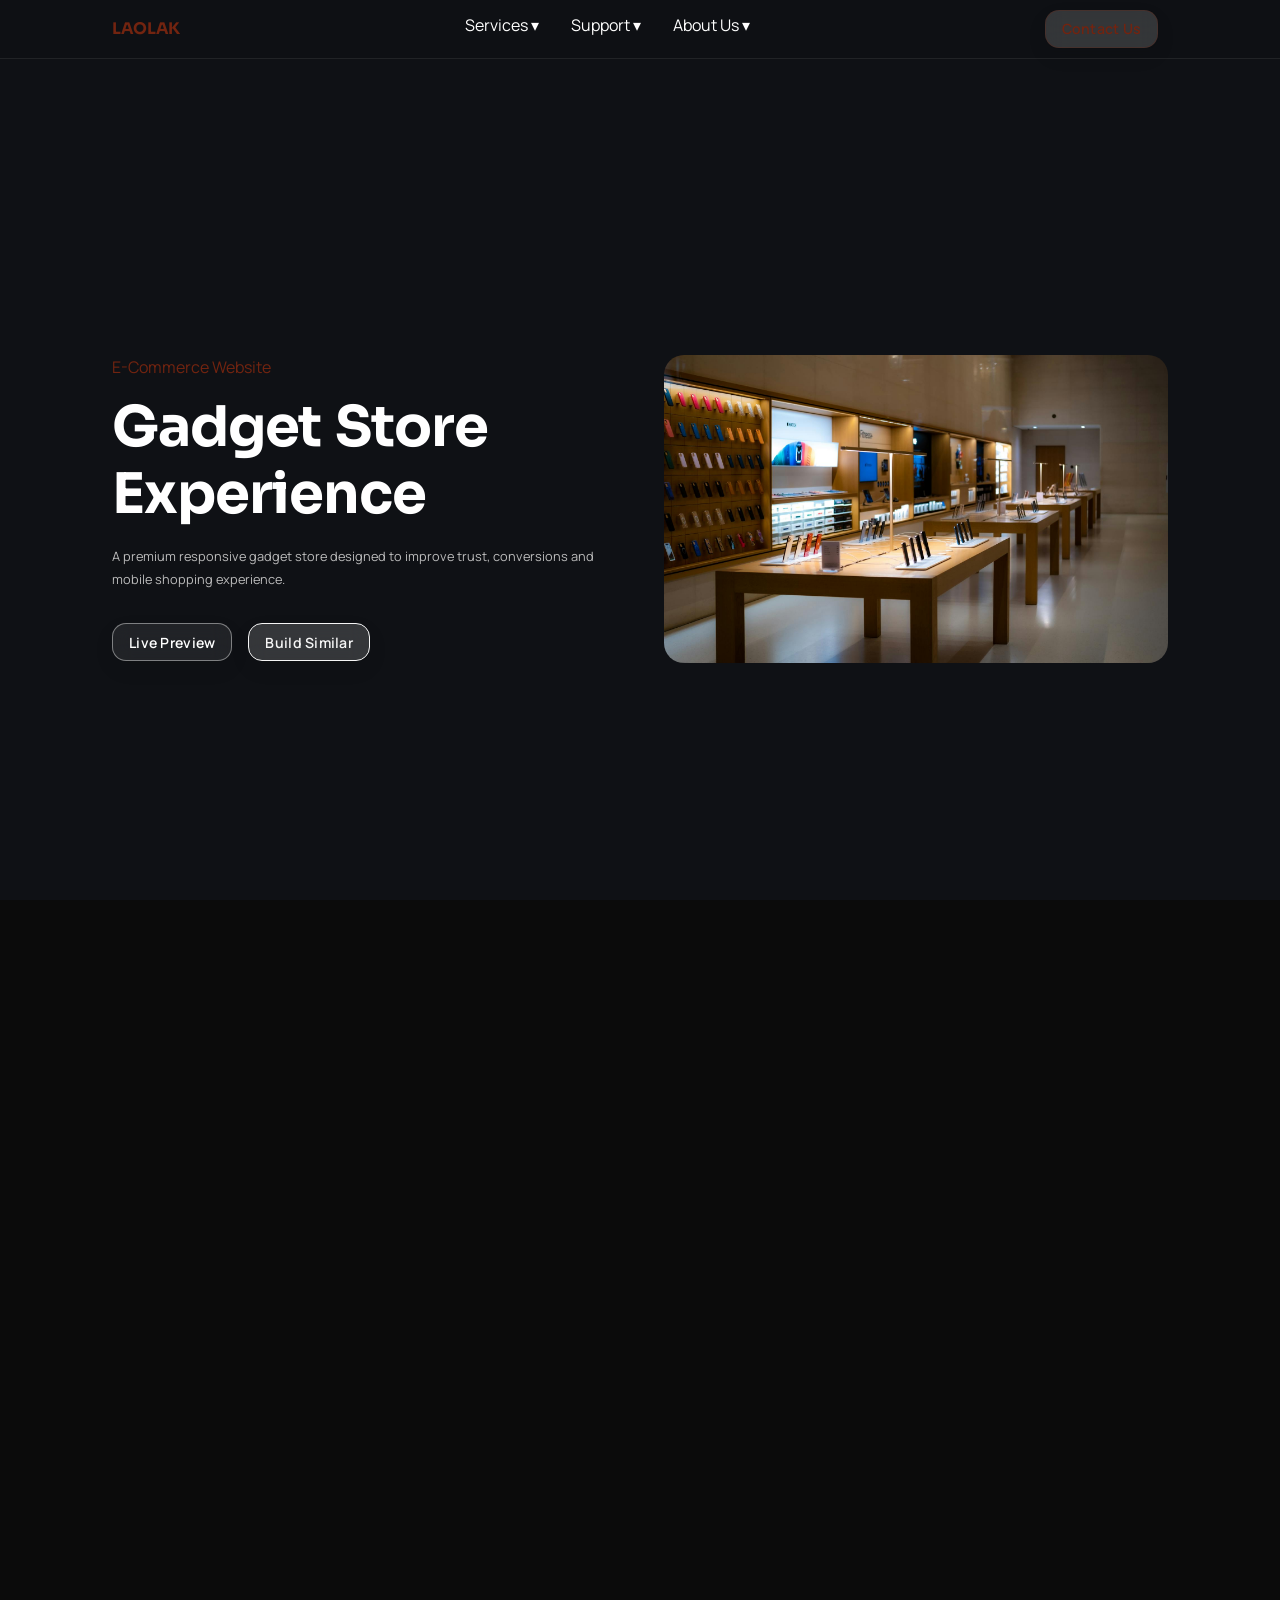
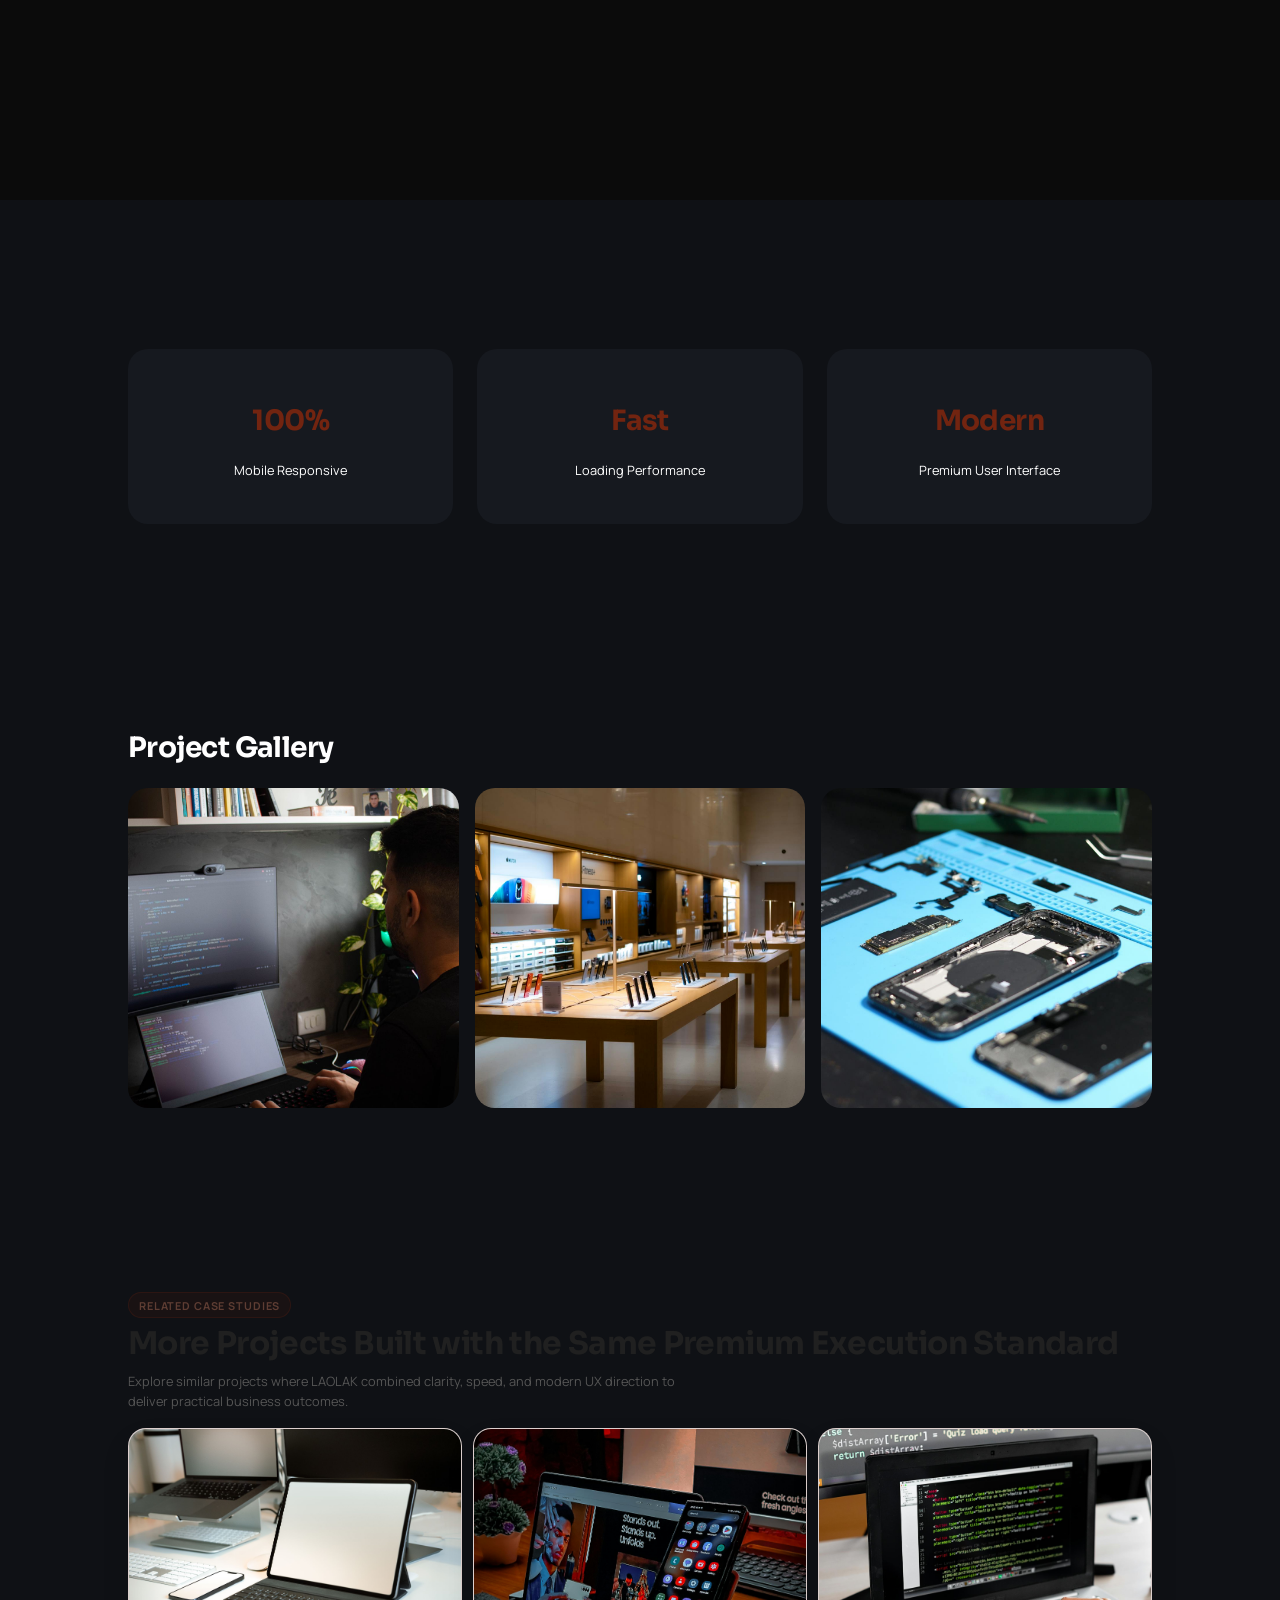
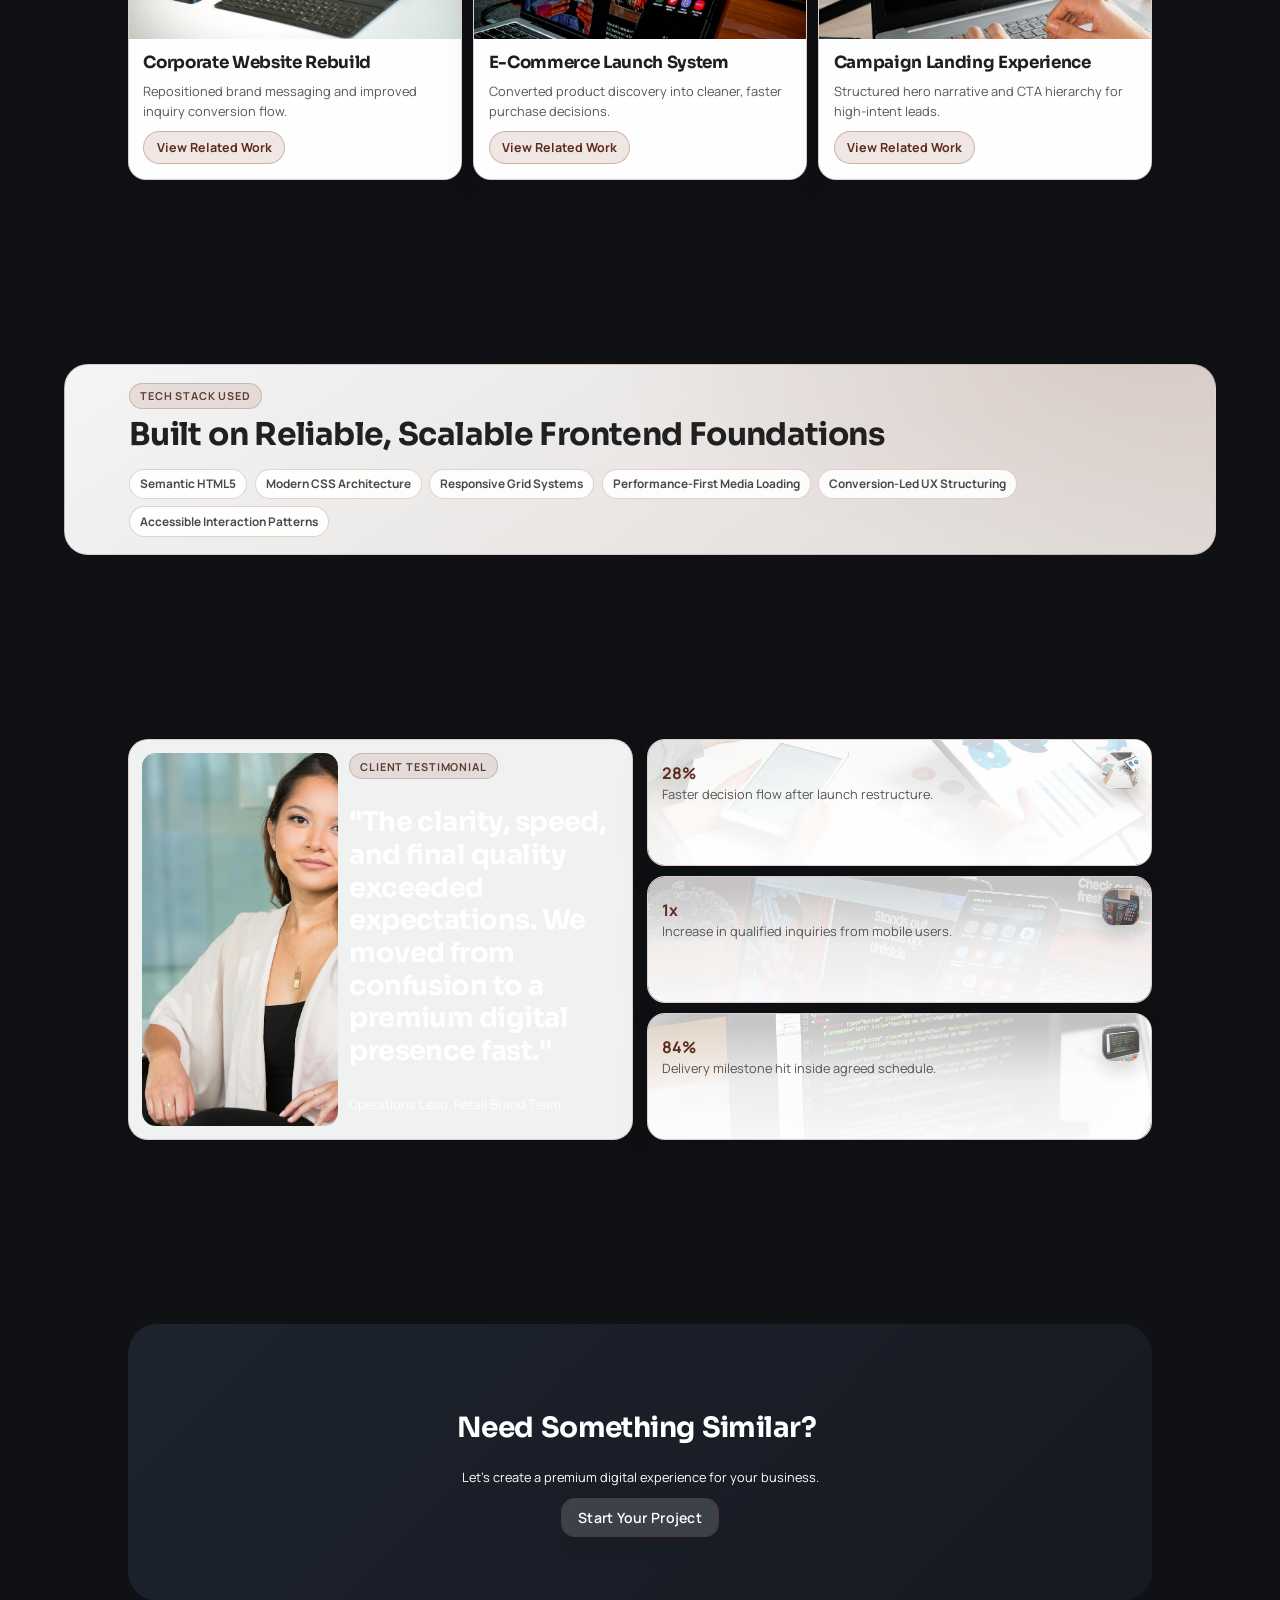
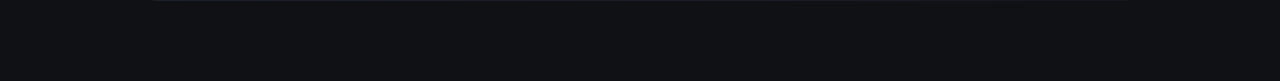
==== commit 810cb682: "code updated" ====
--- a/casestudy.html
+++ b/casestudy.html
@@ -50,7 +50,7 @@
 
     <div class="loader">
       <div class="loader-content">
-        <h1>LAOLAK</h1>
+        <span class="brand-name">LAOLAK</span>
 
         <div class="loader-line"></div>
       </div>
@@ -147,7 +147,7 @@
 
           <!-- RIGHT -->
           <div class="case-hero-image fade-up">
-            <img loading="lazy" decoding="async" src="images/sales 2.png" alt="Project" />
+            <img loading="lazy" decoding="async" src="images/rf-gadget-showroom.jpg" alt="Project" />
           </div>
         </div>
       </div>
@@ -260,18 +260,141 @@
         <div class="gallery-grid">
           <div
             class="gallery-item fade-up"
-            style="background-image: url(images/web dev 2.png)"
+            style="background-image: url(images/rf-web-developer.jpg)"
           ></div>
 
           <div
             class="gallery-item fade-up"
-            style="background-image: url(images/sales 2.png)"
+            style="background-image: url(images/rf-gadget-showroom.jpg)"
           ></div>
 
           <div
             class="gallery-item fade-up"
-            style="background-image: url(images/repair.png)"
+            style="background-image: url(images/rf-repair-workbench.jpg)"
           ></div>
+        </div>
+      </div>
+    </section>
+
+    <section class="mp-section section case-related-showcase">
+      <div class="container">
+        <div class="mp-head fade-up">
+          <span class="mp-kicker">Related Case Studies</span>
+          <h2>More Projects Built with the Same Premium Execution Standard</h2>
+          <p>
+            Explore similar projects where LAOLAK combined clarity, speed, and
+            modern UX direction to deliver practical business outcomes.
+          </p>
+        </div>
+        <div class="mp-grid mp-grid-3">
+          <article class="mp-card mp-card-media fade-up">
+            <div
+              class="mp-media"
+              style="background-image: url('images/rf-laptop-phone-clean.jpg')"
+            ></div>
+            <div class="mp-card-body">
+              <h3>Corporate Website Rebuild</h3>
+              <p>
+                Repositioned brand messaging and improved inquiry conversion
+                flow.
+              </p>
+              <a href="portfolio.html" class="mp-link">View Related Work</a>
+            </div>
+          </article>
+          <article class="mp-card mp-card-media fade-up">
+            <div
+              class="mp-media"
+              style="background-image: url('images/rf-device-ecosystem-desk.jpg')"
+            ></div>
+            <div class="mp-card-body">
+              <h3>E-Commerce Launch System</h3>
+              <p>
+                Converted product discovery into cleaner, faster purchase
+                decisions.
+              </p>
+              <a href="portfolio.html" class="mp-link">View Related Work</a>
+            </div>
+          </article>
+          <article class="mp-card mp-card-media fade-up">
+            <div
+              class="mp-media"
+              style="background-image: url('images/rf-monitor-dev-desk.jpg')"
+            ></div>
+            <div class="mp-card-body">
+              <h3>Campaign Landing Experience</h3>
+              <p>
+                Structured hero narrative and CTA hierarchy for high-intent
+                leads.
+              </p>
+              <a href="portfolio.html" class="mp-link">View Related Work</a>
+            </div>
+          </article>
+        </div>
+      </div>
+    </section>
+
+    <section class="mp-section section case-tech-stack">
+      <div class="container mp-shell fade-up">
+        <div class="mp-head">
+          <span class="mp-kicker">Tech Stack Used</span>
+          <h2>Built on Reliable, Scalable Frontend Foundations</h2>
+        </div>
+        <div class="mp-chip-wrap">
+          <span class="mp-chip">Semantic HTML5</span>
+          <span class="mp-chip">Modern CSS Architecture</span>
+          <span class="mp-chip">Responsive Grid Systems</span>
+          <span class="mp-chip">Performance-First Media Loading</span>
+          <span class="mp-chip">Conversion-Led UX Structuring</span>
+          <span class="mp-chip">Accessible Interaction Patterns</span>
+        </div>
+      </div>
+    </section>
+
+    <section class="mp-section section case-proof-panel">
+      <div class="container">
+        <div class="mp-proof-layout">
+          <article class="mp-proof-quote fade-up">
+            <img
+              loading="lazy"
+              decoding="async"
+              src="images/rf-support-portrait.jpg"
+              alt="Happy client after project delivery"
+            />
+            <div>
+              <span class="mp-kicker">Client Testimonial</span>
+              <h3>
+                "The clarity, speed, and final quality exceeded expectations. We
+                moved from confusion to a premium digital presence fast."
+              </h3>
+              <p>Operations Lead, Retail Brand Team</p>
+            </div>
+          </article>
+          <div class="mp-proof-metrics">
+            <article class="mp-card fade-up">
+              <strong
+                ><span class="counter" data-target="34" data-suffix="%"
+                  >0%</span
+                ></strong
+              >
+              <p>Faster decision flow after launch restructure.</p>
+            </article>
+            <article class="mp-card fade-up">
+              <strong
+                ><span class="counter" data-target="2" data-suffix="x"
+                  >0x</span
+                ></strong
+              >
+              <p>Increase in qualified inquiries from mobile users.</p>
+            </article>
+            <article class="mp-card fade-up">
+              <strong
+                ><span class="counter" data-target="100" data-suffix="%"
+                  >0%</span
+                ></strong
+              >
+              <p>Delivery milestone hit inside agreed schedule.</p>
+            </article>
+          </div>
         </div>
       </div>
     </section>
--- a/style.css
+++ b/style.css
@@ -27,12 +27,6 @@
     transform 0.4s ease;
 }
 
-body.page-leave {
-  opacity: 0;
-
-  transform: scale(0.98);
-}
-
 img {
   display: block;
   max-width: 100%;
@@ -81,23 +75,23 @@
   font-size: 3rem;
 }
 h2 {
-  font-size: 2.5rem;
+  font-size: 1.75rem;
 }
 h3 {
-  font-size: 2rem;
+  font-size: 1.7rem;
 }
 h4 {
-  font-size: 1.6rem;
+  font-size: 1.4rem;
 }
 h5 {
-  font-size: 1.2rem;
+  font-size: 1.1rem;
 }
 
 p {
-  font-size: 1rem;
+  font-size: 0.8rem;
 }
 small {
-  font-size: 0.8rem;
+  font-size: 0.6rem;
 }
 
 h1,
@@ -191,14 +185,11 @@
   transition: all 0.3s ease;
 }
 
-.service-card:hover::after,
-.conversion-card:hover::after {
+.service-card:hover::after {
   filter: brightness(1.1);
 }
 
-.header-content > *,
-.hero-content > *,
-.split-content > * {
+.header-content > * {
   min-width: 0;
 }
 
@@ -207,8 +198,7 @@
 }
 
 .parallax-bg,
-.premium-hover,
-.custom-cursor {
+.premium-hover {
   will-change: transform;
 }
 
@@ -223,18 +213,6 @@
   }
 }
 
-@keyframes fadeUp {
-  from {
-    opacity: 0;
-    transform: translateY(30px);
-  }
-
-  to {
-    opacity: 1;
-    transform: translateY(0);
-  }
-}
-
 .fade-up {
   opacity: 0;
   transform: translateY(30px);
@@ -244,19 +222,6 @@
 .fade-up.show {
   opacity: 1;
   transform: translateY(0);
-}
-
-.fade-up:nth-child(1) {
-  animation-delay: 0.1s;
-}
-.fade-up:nth-child(2) {
-  animation-delay: 0.2s;
-}
-.fade-up:nth-child(3) {
-  animation-delay: 0.3s;
-}
-.fade-up:nth-child(4) {
-  animation-delay: 0.4s;
 }
 
 /* ================= LOADER ================= */
@@ -358,8 +323,8 @@
   box-shadow: var(--shadow-medium);
 }
 
-.dark-about .header.scrolled {
-  background: rgba(8, 8, 8, 0.88);
+.about-light .header.scrolled {
+  background: rgba(255, 255, 255, 0.96);
 }
 
 .header-content {
@@ -435,7 +400,7 @@
 
   border-radius: var(--radius-lg);
 
-  background: rgb(170, 124, 112);
+  background: var(--white);
 
   border: 1px solid rgba(255, 255, 255, 0.12);
 
@@ -488,16 +453,15 @@
 
   border-radius: var(--radius-md);
 
-  color: rgba(255, 255, 255, 0.82);
+  color: var(--primary-base);
 
   font-size: 0.84rem;
 
   transition: all 0.35s cubic-bezier(0.22, 0.61, 0.36, 1);
 }
 .dropdown-menu a:hover {
-  background: rgba(255, 255, 255, 0.08);
-
-  color: white;
+  background: var(--primary-base);
+  color: #fff;
 
   transform: translateX(6px);
 }
@@ -566,58 +530,7 @@
   display: flex;
 }
 
-/* ================= PREMIUM HERO ================= */
-
-.hero {
-  position: relative;
-
-  min-height: 100vh;
-  min-height: 100svh;
-  min-height: 100dvh;
-
-  display: flex;
-  align-items: center;
-
-  overflow: hidden;
-
-  background:
-    linear-gradient(rgba(0, 0, 0, 0.72), rgba(0, 0, 0, 0.78)),
-    url("images/homepage\ hero.jpg");
-
-  background-size: cover;
-  background-position: center;
-
-  color: #fff;
-}
-
-/* PARALLAX FEEL */
-
-.hero::before {
-  content: "";
-
-  position: absolute;
-  inset: 0;
-
-  background: radial-gradient(
-    circle at top right,
-    rgba(0, 123, 255, 0.15),
-    transparent 40%
-  );
-
-  pointer-events: none;
-}
-
-/* CONTENT */
-
-.hero-content {
-  position: relative;
-  z-index: 2;
-  flex-wrap: wrap;
-}
-
-.hero-text {
-  max-width: 750px;
-}
+/* ================= SHARED HERO LABELS / BUTTONS ================= */
 
 /* LABEL */
 
@@ -633,32 +546,6 @@
   font-size: 0.9rem;
 
   font-weight: 600;
-}
-
-/* TITLE */
-
-.hero-text h1 {
-  font-size: 4.5rem;
-
-  line-height: 1.05;
-
-  letter-spacing: -3px;
-
-  margin-bottom: 1.5rem;
-}
-
-/* TEXT */
-
-.hero-text p {
-  font-size: 1.1rem;
-
-  line-height: 1.9;
-
-  color: rgba(255, 255, 255, 0.8);
-
-  max-width: 650px;
-
-  margin-bottom: 2.5rem;
 }
 
 /* BUTTONS */
@@ -668,21 +555,6 @@
   gap: 1rem;
 }
 
-/* SECONDARY BUTTON */
-
-.hero .btn-secondary {
-  padding: 0.95rem 2rem;
-  border-color: rgba(255, 255, 255, 0.42);
-  background: rgba(255, 255, 255, 0.08);
-  color: #fff;
-}
-
-.hero .btn-secondary:hover {
-  background: linear-gradient(135deg, var(--primary-base), var(--primary-tint));
-  border-color: transparent;
-}
-
-.hero .btn-primary,
 .repair-hero .btn-primary,
 .sales-hero .btn-primary,
 .web-hero .btn-primary,
@@ -697,7 +569,6 @@
   background: rgba(255, 255, 255, 0.08);
 }
 
-.hero .btn-primary:hover,
 .repair-hero .btn-primary:hover,
 .sales-hero .btn-primary:hover,
 .web-hero .btn-primary:hover,
@@ -712,112 +583,6 @@
   color: #fff;
 }
 
-/* GLOW EFFECTS */
-
-.hero-glow {
-  position: absolute;
-
-  border-radius: 50%;
-
-  filter: blur(100px);
-
-  opacity: 0.35;
-
-  animation: floatGlow 6s ease-in-out infinite;
-}
-
-/* FIRST */
-
-.glow-1 {
-  width: 300px;
-  height: 300px;
-
-  background: var(--primary-base);
-
-  top: 10%;
-  right: -80px;
-}
-
-/* SECOND */
-
-.glow-2 {
-  width: 220px;
-  height: 220px;
-
-  background: #00c2ff;
-
-  bottom: 10%;
-  left: -60px;
-
-  animation-delay: 2s;
-}
-
-/* FLOATING */
-
-@keyframes floatGlow {
-  0% {
-    transform: translateY(0px);
-  }
-
-  50% {
-    transform: translateY(-25px);
-  }
-
-  100% {
-    transform: translateY(0px);
-  }
-}
-
-/* ==================== */
-/* TRUST SECTION STYLES */
-/* =================== */
-
-.trust {
-  padding: 1rem 0;
-  border-bottom: 1px solid var(--grey-tint);
-  background: #fff;
-}
-
-.trust-container {
-  display: flex;
-  justify-content: space-between;
-  flex-wrap: wrap;
-  align-items: center;
-  gap: 1.5rem;
-}
-
-.trust-item {
-  flex: 1;
-  display: flex;
-  align-items: center;
-  justify-content: center;
-  text-align: center;
-  gap: 0.5rem;
-  color: var(--grey-base);
-  transition: var(--transition-base);
-  background: #fff;
-  padding: 0.5rem 1rem;
-  border-radius: var(--radius-xs);
-  min-width: 180px;
-  box-shadow: var(--shadow-light);
-}
-
-.trust-item:hover {
-  transform: translateY(-3px) scale(1.02);
-  color: var(--primary-base);
-}
-
-.trust-item .icon {
-  font-size: 18px;
-  color: var(--primary-base);
-}
-
-.trust-item p {
-  margin: 0;
-  font-size: 0.85rem;
-  color: var(--grey-shade);
-}
-
 /* ===================== */
 /* SERVICES SECTION */
 /* ===================== */
@@ -872,8 +637,7 @@
   margin-top: 0.5rem;
 }
 
-.service-card,
-.conversion-card {
+.service-card {
   position: relative;
   display: block;
   z-index: 1;
@@ -895,8 +659,7 @@
     box-shadow 0.3s ease;
 }
 
-.service-card::after,
-.conversion-card::after {
+.service-card::after {
   content: "";
   position: absolute;
   inset: 0;
@@ -904,14 +667,12 @@
   pointer-events: none;
 }
 
-.service-card:hover,
-.conversion-card:hover {
+.service-card:hover {
   transform: translateY(-6px);
   box-shadow: var(--shadow-heavy);
 }
 
-.service-card:hover .service-bg,
-.conversion-card:hover .conversion-bg {
+.service-card:hover .service-bg {
   transform: scale(var(--card-zoom));
 }
 
@@ -928,16 +689,16 @@
   transition: transform 0.5s ease;
 }
 
-.repair {
-  background-image: url("images/repair.png");
-}
-
-.gadget-sales {
-  background-image: url("images/sales\ 2.png");
-}
-
-.web-development {
-  background-image: url("images/web\ dev\ 2.png");
+.services-grid .service-card:nth-child(1) .service-bg {
+  background-position: center;
+}
+
+.services-grid .service-card:nth-child(2) .service-bg {
+  background-position: center;
+}
+
+.services-grid .service-card:nth-child(3) .service-bg {
+  background-position: center;
 }
 
 .service-content {
@@ -1008,6 +769,22 @@
   transition: transform 0.5s ease;
 }
 
+.why-buy .why-card:nth-child(1) .why-bg {
+  background-position: center;
+}
+
+.why-buy .why-card:nth-child(2) .why-bg {
+  background-position: center;
+}
+
+.why-buy .why-card:nth-child(3) .why-bg {
+  background-position: center;
+}
+
+.why-buy .why-card:nth-child(4) .why-bg {
+  background-position: center;
+}
+
 .why-card::after {
   content: "";
   position: absolute;
@@ -1057,264 +834,6 @@
   );
 }
 
-/* Homepage compact image layout */
-
-.why-home .why-box {
-  background: linear-gradient(150deg, #f2ebe8, #e8ddd9);
-  border: 1px solid rgba(114, 36, 16, 0.12);
-  border-radius: var(--radius-xl);
-  padding: clamp(0.9rem, 1.9vw, 1.35rem);
-  box-shadow: var(--shadow-light);
-}
-
-.why-home .why-showcase {
-  display: grid;
-  grid-template-columns: minmax(230px, 0.64fr) minmax(0, 1fr);
-  gap: clamp(0.75rem, 1.6vw, 1rem);
-  align-items: stretch;
-}
-
-.why-home .why-hero-text-card {
-  position: relative;
-  min-height: 258px;
-  border-radius: var(--radius-lg);
-  padding: 1.1rem 0.95rem;
-  background: linear-gradient(
-    145deg,
-    rgba(255, 255, 255, 0.82),
-    rgba(255, 255, 255, 0.5)
-  );
-  border: 1px solid rgba(255, 255, 255, 0.68);
-  box-shadow: var(--shadow-medium);
-  display: flex;
-  flex-direction: column;
-  justify-content: center;
-  gap: 0.65rem;
-  overflow: hidden;
-}
-
-/* .why-home .why-hero-text-card::before {
-  content: "";
-  position: absolute;
-  width: 150px;
-  height: 150px;
-  top: -70px;
-  right: -40px;
-  border-radius: 50%;
-} */
-
-.why-home .why-hero-label {
-  margin: 0;
-  font-size: 0.62rem;
-  letter-spacing: 0.12em;
-  text-transform: uppercase;
-  color: #5d4c46;
-  font-weight: 700;
-}
-
-.why-home .why-hero-text-card h2 {
-  margin: 0;
-  color: #2d2d2d;
-  font-size: clamp(2rem, 3.4vw, 3rem);
-  line-height: 0.95;
-}
-
-.why-home .why-hero-sub {
-  margin: 0;
-  max-width: 280px;
-  color: #5e5e5e;
-  font-size: 0.86rem;
-  line-height: 1.45;
-}
-
-.why-home .why-right-grid {
-  display: grid;
-  grid-template-columns: repeat(2, minmax(0, 1fr));
-  gap: clamp(0.72rem, 1.3vw, 0.9rem);
-}
-
-.why-home .why-mini-card {
-  flex: none;
-  height: 126px;
-  border-radius: var(--radius-md);
-  border: 1px solid rgba(255, 255, 255, 0.42);
-  overflow: hidden;
-  box-shadow: var(--shadow-light);
-}
-
-.why-home .why-mini-card::after {
-  background: linear-gradient(
-    to top,
-    rgba(0, 0, 0, 0.82),
-    rgba(0, 0, 0, 0.32) 58%,
-    rgba(0, 0, 0, 0.12)
-  );
-}
-
-.why-home .why-mini-card:hover {
-  transform: translateY(-4px);
-  box-shadow: var(--shadow-medium);
-}
-
-.why-home .why-content {
-  left: 0.7rem;
-  right: 0.7rem;
-  bottom: 0.7rem;
-}
-
-.why-home .why-content h5 {
-  margin: 0 0 0.2rem;
-  font-size: clamp(0.74rem, 0.95vw, 0.83rem);
-  color: #fff;
-  line-height: 1.2;
-}
-
-.why-home .why-content p {
-  margin: 0;
-  font-size: clamp(0.64rem, 0.86vw, 0.7rem);
-  line-height: 1.35;
-  color: rgba(255, 255, 255, 0.92);
-}
-
-.why-home .why-slider-dots {
-  display: none;
-  justify-content: center;
-  align-items: center;
-  gap: 0.42rem;
-  grid-column: 1 / -1;
-  margin-top: 0.2rem;
-}
-
-.why-home .why-dot {
-  width: 8px;
-  height: 8px;
-  border: none;
-  border-radius: 999px;
-  padding: 0;
-  background: rgba(58, 58, 58, 0.3);
-  cursor: pointer;
-  transition:
-    width 0.28s ease,
-    background 0.28s ease,
-    transform 0.22s ease;
-}
-
-.why-home .why-dot.active {
-  width: 20px;
-  background: linear-gradient(135deg, var(--primary-base), var(--primary-tint));
-}
-
-.why-home .why-dot:active {
-  transform: scale(0.92);
-}
-
-/* SPLIT CARD WRAPPER */
-
-.split-card {
-  position: relative;
-
-  background: radial-gradient(
-    circle at top left,
-    rgba(170, 124, 112, 0.25),
-    #ffffff
-  );
-  padding: 1.8rem;
-  border-radius: var(--radius-lg);
-  backdrop-filter: blur(6px);
-  box-shadow: var(--shadow-medium);
-  overflow: hidden;
-}
-
-.split-card::before {
-  content: "";
-  position: absolute;
-
-  width: 260px;
-  height: 260px;
-
-  bottom: -70px;
-  right: -70px;
-
-  background: rgba(135, 112, 15, 0.18);
-  filter: blur(100px);
-}
-
-.split-content {
-  display: flex;
-  flex-wrap: wrap;
-  gap: 2rem;
-  align-items: stretch;
-
-  position: relative;
-  z-index: 1;
-}
-
-.featured {
-  flex: 1;
-  display: flex;
-  flex-direction: column;
-  padding-right: 1.5rem;
-  gap: 1rem;
-  border-right: 1px solid var(--grey-tint);
-}
-
-.split-title {
-  text-align: center;
-  margin-bottom: 1rem;
-}
-
-.featured-block {
-  flex: 1;
-  display: flex;
-  flex-direction: column;
-  align-items: center;
-  text-align: center;
-  transition: transform 0.3s ease;
-}
-
-.featured-block:hover {
-  transform: translateY(-4px);
-}
-
-.featured-grid {
-  display: flex;
-  gap: 1rem;
-}
-
-.featured-item {
-  flex: 1;
-  width: 100%;
-}
-
-.featured-image {
-  /* height: 120px; */
-  aspect-ratio: 1 / 1;
-  width: 100%;
-
-  background-size: cover;
-  background-position: center;
-
-  border-radius: var(--radius-sm);
-
-  transition: var(--transition-base);
-}
-
-.featured-image:hover {
-  transform: scale(1.05);
-}
-
-.featured-title {
-  margin: 0.6rem 0 0.2rem;
-  font-weight: 600;
-  font-size: 0.9rem;
-}
-
-.featured-sub {
-  font-size: 0.75rem;
-  color: var(--grey-base);
-  margin-bottom: 0.8rem;
-}
-
 .web-promo {
   flex: 1.2;
   padding-top: 0.5rem;
@@ -1356,110 +875,6 @@
 .step-title {
   color: var(--secondary-base);
   font-weight: 700;
-}
-
-.web-buttons {
-  display: flex;
-  gap: 1rem;
-  justify-content: center;
-  flex-wrap: wrap;
-}
-
-.web-buttons a {
-  font-size: 0.6rem;
-  color: var(--primary-base);
-}
-
-/* ===================== */
-/* REVIEWS SECTION */
-/* ===================== */
-
-.reviews {
-  background: #fff;
-  padding: 3rem 0;
-}
-
-.reviews-grid {
-  display: flex;
-  gap: 1.5rem;
-  margin-top: 2rem;
-}
-
-.review-card {
-  flex: 1;
-
-  background: #fff;
-  padding: 1.5rem;
-
-  border-radius: var(--radius-md);
-
-  border: 1px solid var(--grey-tint);
-
-  box-shadow: var(--shadow-light);
-
-  transition: all 0.3s ease;
-}
-
-.review-card * {
-  transition: all 0.3s ease;
-}
-
-.review-card:hover {
-  background: linear-gradient(
-    135deg,
-    var(--primary-base),
-    var(--primary-shade)
-  );
-  border-color: var(--primary-base);
-
-  transform: translateY(-5px);
-
-  box-shadow: var(--shadow-medium);
-}
-
-.review-card:hover .review-text,
-.review-card:hover .review-user strong,
-.review-card:hover .review-user small {
-  color: #fff;
-}
-
-.review-card:hover .review-stars {
-  color: #fff;
-  opacity: 0.9;
-}
-
-.review-card:hover .user-img {
-  background: rgba(255, 255, 255, 0.3);
-}
-
-.review-stars {
-  color: var(--secondary-base);
-  font-size: 0.9rem;
-  margin-bottom: 0.5rem;
-}
-
-.review-text {
-  font-style: italic;
-  font-size: 0.9rem;
-
-  margin-bottom: 1rem;
-
-  color: var(--grey-shade);
-}
-
-.review-user {
-  display: flex;
-  align-items: center;
-  gap: 0.6rem;
-}
-
-.user-img {
-  width: 35px;
-  height: 35px;
-
-  border-radius: 50%;
-
-  background: var(--grey-tint);
 }
 
 /* ===================== */
@@ -1614,7 +1029,3406 @@
   color: var(--grey-tint);
 }
 
+/* =========================
+   GLOBAL SHARED SYSTEMS
+========================= */
+
+/* =========================
+   PAGE TRANSITIONS
+========================= */
+
+.page-transition {
+  position: fixed;
+
+  inset: 0;
+
+  background: #0b0b0b;
+
+  z-index: 99999;
+
+  pointer-events: none;
+
+  transform: translateY(100%);
+
+  transition: transform 0.8s cubic-bezier(0.77, 0, 0.175, 1);
+}
+
+/* ACTIVE */
+
+.page-transition.active {
+  transform: translateY(0%);
+}
+
+/* EXIT ANIMATION */
+
+body.fade-out {
+  opacity: 0;
+
+  transition: opacity 0.5s ease;
+}
+
+@keyframes pageFade {
+  from {
+    opacity: 0;
+  }
+
+  to {
+    opacity: 1;
+  }
+}
+
+/* =========================
+   PARALLAX SYSTEM
+========================= */
+
+.parallax-bg {
+  background-size: cover;
+  background-position: center;
+  background-repeat: no-repeat;
+
+  will-change: background-position;
+}
+
+/* =========================
+   MAGNETIC BUTTONS
+========================= */
+
+.magnetic-btn {
+  position: relative;
+
+  transition: transform 0.2s ease;
+}
+
+/* =========================
+   PREMIUM BACKGROUND HOVER
+========================= */
+
+.premium-hover {
+  position: relative;
+
+  overflow: hidden;
+
+  transition:
+    transform 0.5s ease,
+    background-size 0.7s ease,
+    filter 0.5s ease;
+}
+
+.premium-hover:hover {
+  background-size: 105%;
+
+  filter: brightness(1.03);
+}
+
+/* =========================
+   TEXT REVEAL SYSTEM
+========================= */
+
+.reveal-text {
+  overflow: hidden;
+}
+
+.reveal-text .word {
+  display: inline-block;
+
+  margin-right: 0.25em;
+
+  opacity: 0;
+
+  transform: translateY(120%);
+
+  transition:
+    transform 0.8s cubic-bezier(0.77, 0, 0.175, 1),
+    opacity 0.8s ease;
+}
+
+/* ACTIVE */
+
+.reveal-text.active .word {
+  opacity: 1;
+
+  transform: translateY(0%);
+}
+
+/* =========================
+   BRAND POLISH + CONVERSION
+========================= */
+
+h1,
+h2,
+h3,
+h4,
+h5,
+.logo {
+  font-family: "Sora", "Poppins", sans-serif;
+  letter-spacing: -0.02em;
+}
+
+.form-note {
+  margin: 0.2rem 0 0;
+  font-size: 0.82rem;
+  line-height: 1.5;
+  color: #555;
+}
+
+.mobile-quick-bar {
+  position: fixed;
+  left: 50%;
+  bottom: 14px;
+  transform: translateX(-50%);
+  display: none;
+  gap: 0.5rem;
+  width: min(560px, calc(100% - 1.4rem));
+  padding: 0.52rem;
+  background: rgba(18, 18, 18, 0.9);
+  border: 1px solid rgba(255, 255, 255, 0.16);
+  border-radius: var(--radius-pill);
+  box-shadow: var(--shadow-heavy);
+  z-index: 1001;
+  backdrop-filter: blur(10px);
+}
+
+.mobile-quick-link {
+  flex: 1;
+  text-align: center;
+  color: #fff;
+  font-size: 0.78rem;
+  font-weight: 700;
+  letter-spacing: 0.02em;
+  background: rgba(255, 255, 255, 0.1);
+  padding: 0.58rem 0.5rem;
+  border-radius: var(--radius-pill);
+}
+
+.mobile-quick-link.primary {
+  background: linear-gradient(135deg, #25d366, #15a64b);
+}
+
+/* =========================
+   OTHER SHARED / CROSS-PAGE EXTENSIONS
+========================= */
+
+/* =========================
+   PREMIUM MP SECTION SYSTEM
+========================= */
+
+.mp-section {
+  position: relative;
+}
+
+.mp-shell {
+  border-radius: 24px;
+  border: 1px solid rgba(114, 36, 16, 0.16);
+  background:
+    radial-gradient(
+      520px 220px at 92% -10%,
+      rgba(170, 124, 112, 0.22),
+      rgba(170, 124, 112, 0)
+    ),
+    linear-gradient(145deg, rgba(255, 255, 255, 0.96), rgba(246, 240, 236, 0.9));
+  box-shadow: 0 18px 40px rgba(18, 18, 18, 0.1);
+  padding: 1.1rem;
+}
+
+.mp-head {
+  margin-bottom: 1rem;
+}
+
+.mp-kicker {
+  display: inline-flex;
+  align-items: center;
+  gap: 0.3rem;
+  border-radius: 999px;
+  border: 1px solid rgba(114, 36, 16, 0.22);
+  background: rgba(114, 36, 16, 0.1);
+  padding: 0.28rem 0.62rem;
+  color: #5e3d33;
+  font-size: 0.68rem;
+  font-weight: 700;
+  letter-spacing: 0.08em;
+  text-transform: uppercase;
+}
+
+.mp-head h2 {
+  margin: 0.58rem 0 0;
+  color: #202020;
+  font-size: clamp(1.42rem, 2.45vw, 2.05rem);
+  line-height: 1.1;
+}
+
+.mp-head p {
+  margin: 0.55rem 0 0;
+  max-width: 72ch;
+  color: #555;
+  line-height: 1.62;
+}
+
+.mp-grid {
+  display: grid;
+  gap: 0.72rem;
+}
+
+.mp-grid-2 {
+  grid-template-columns: repeat(2, minmax(0, 1fr));
+}
+
+.mp-grid-3 {
+  grid-template-columns: repeat(3, minmax(0, 1fr));
+}
+
+.mp-coverage-layout,
+.mp-proof-layout {
+  display: grid;
+  grid-template-columns: repeat(2, minmax(0, 1fr));
+  gap: 0.82rem;
+}
+
+.mp-card {
+  position: relative;
+  border-radius: 18px;
+  border: 1px solid rgba(114, 36, 16, 0.16);
+  background: rgba(255, 255, 255, 0.94);
+  box-shadow: 0 14px 30px rgba(18, 18, 18, 0.08);
+  padding: 0.92rem;
+  overflow: hidden;
+}
+
+.mp-card:not(.mp-card-media) {
+  --mp-art: linear-gradient(
+    135deg,
+    rgba(116, 153, 191, 0.45),
+    rgba(202, 214, 232, 0.35)
+  );
+}
+
+.mp-card:not(.mp-card-media)::before {
+  content: "";
+  position: absolute;
+  inset: 0;
+  background:
+    linear-gradient(
+      180deg,
+      rgba(255, 255, 255, 0.76) 8%,
+      rgba(255, 255, 255, 0.92) 54%,
+      rgba(255, 255, 255, 0.97) 100%
+    ),
+    var(--mp-art);
+  background-size: cover;
+  background-position: center;
+  pointer-events: none;
+  z-index: 0;
+}
+
+.mp-card:not(.mp-card-media)::after {
+  content: "";
+  position: absolute;
+  top: 0.66rem;
+  right: 0.66rem;
+  width: 38px;
+  height: 38px;
+  border-radius: 12px;
+  border: 1px solid rgba(255, 255, 255, 0.45);
+  background:
+    linear-gradient(
+      145deg,
+      rgba(255, 255, 255, 0.48),
+      rgba(255, 255, 255, 0.2)
+    ),
+    var(--mp-art);
+  background-size: cover;
+  background-position: center;
+  box-shadow:
+    inset 0 1px 0 rgba(255, 255, 255, 0.4),
+    0 8px 18px rgba(18, 18, 18, 0.16);
+  pointer-events: none;
+  z-index: 0;
+}
+
+.mp-card:not(.mp-card-media) > * {
+  position: relative;
+  z-index: 1;
+}
+
+.mp-card h3 {
+  margin: 0 0 0.42rem;
+  color: #1f1f1f;
+  font-size: 1.05rem;
+  line-height: 1.3;
+}
+
+.mp-card p {
+  margin: 0;
+  color: #555;
+  line-height: 1.58;
+}
+
+.mp-card strong {
+  display: inline-flex;
+  margin-top: 0.46rem;
+  color: #5e2b1c;
+  font-size: 1rem;
+}
+
+.mp-card-media {
+  padding: 0;
+  min-height: 300px;
+  display: grid;
+  grid-template-rows: minmax(170px, 1fr) auto;
+}
+
+.mp-media {
+  min-height: 210px;
+  background-size: cover;
+  background-position: center;
+}
+
+.mp-card-body {
+  padding: 0.82rem 0.9rem 0.95rem;
+  background: rgba(255, 255, 255, 0.96);
+}
+
+.mp-list {
+  margin: 0.4rem 0 0;
+  padding-left: 1rem;
+  color: #4f4f4f;
+  line-height: 1.56;
+}
+
+.mp-link,
+.mp-link-btn {
+  display: inline-flex;
+  align-items: center;
+  justify-content: center;
+  margin-top: 0.62rem;
+  border-radius: 999px;
+  border: 1px solid rgba(114, 36, 16, 0.28);
+  background: rgba(114, 36, 16, 0.1);
+  color: #5b2a1c;
+  font-size: 0.78rem;
+  font-weight: 700;
+  padding: 0.44rem 0.76rem;
+}
+
+.mp-link:hover,
+.mp-link-btn:hover {
+  background: linear-gradient(135deg, var(--primary-base), var(--primary-tint));
+  color: #fff;
+  border-color: transparent;
+}
+
+.mp-chip-wrap {
+  display: flex;
+  flex-wrap: wrap;
+  gap: 0.44rem;
+}
+
+.mp-chip {
+  display: inline-flex;
+  text-decoration: none;
+  border-radius: 999px;
+  border: 1px solid rgba(114, 36, 16, 0.2);
+  background: rgba(255, 255, 255, 0.9);
+  color: #4a4a4a;
+  cursor: pointer;
+  font-family: inherit;
+  font-size: 0.74rem;
+  font-weight: 700;
+  padding: 0.36rem 0.64rem;
+  transition:
+    background 0.22s ease,
+    color 0.22s ease,
+    border-color 0.22s ease,
+    transform 0.22s ease;
+}
+
+.mp-chip:hover,
+.mp-chip.active {
+  border-color: transparent;
+  background: linear-gradient(135deg, var(--primary-base), var(--primary-tint));
+  color: #fff;
+  transform: translateY(-2px);
+}
+
+.mp-mini-form,
+.mp-inline-form,
+.mp-search-row {
+  display: grid;
+  grid-template-columns: repeat(2, minmax(0, 1fr));
+  gap: 0.54rem;
+}
+
+.mp-mini-form button,
+.mp-inline-form button {
+  grid-column: 1 / -1;
+}
+
+.mp-mini-form input,
+.mp-inline-form input,
+.mp-search-row input {
+  border-radius: 12px;
+  border: 1px solid rgba(114, 36, 16, 0.2);
+  background: rgba(255, 255, 255, 0.94);
+  color: #262626;
+  padding: 0.62rem 0.74rem;
+  font-size: 0.88rem;
+}
+
+.mp-mini-form input:focus,
+.mp-inline-form input:focus,
+.mp-search-row input:focus {
+  outline: none;
+  border-color: rgba(114, 36, 16, 0.42);
+  box-shadow: 0 0 0 3px rgba(170, 124, 112, 0.15);
+}
+
+.mp-mini-form button,
+.mp-inline-form button,
+.mp-search-row button {
+  border: none;
+}
+
+.mp-faq-mini {
+  display: grid;
+  gap: 0.62rem;
+}
+
+.mp-faq-mini details summary {
+  cursor: pointer;
+  font-weight: 700;
+  color: #2f2f2f;
+  list-style: none;
+}
+
+.mp-faq-mini details summary::-webkit-details-marker {
+  display: none;
+}
+
+.mp-faq-mini details p {
+  margin-top: 0.5rem;
+}
+
+.mp-timeline {
+  display: grid;
+  grid-template-columns: repeat(4, minmax(0, 1fr));
+  gap: 0.62rem;
+}
+
+.mp-proof-quote {
+  display: grid;
+  grid-template-columns: minmax(0, 0.84fr) minmax(0, 1.16fr);
+  gap: 0.72rem;
+  border-radius: 20px;
+  border: 1px solid rgba(114, 36, 16, 0.16);
+  background: rgba(255, 255, 255, 0.94);
+  box-shadow: 0 14px 30px rgba(18, 18, 18, 0.08);
+  padding: 0.82rem;
+}
+
+.mp-proof-quote img {
+  width: 100%;
+  height: 100%;
+  min-height: 240px;
+  object-fit: cover;
+  border-radius: 14px;
+}
+
+.mp-proof-metrics {
+  display: grid;
+  gap: 0.62rem;
+}
+
+.mp-card:hover,
+.mp-proof-quote:hover {
+  transform: translateY(-4px);
+  box-shadow: 0 18px 36px rgba(18, 18, 18, 0.12);
+  transition:
+    transform 0.28s ease,
+    box-shadow 0.28s ease,
+    border-color 0.28s ease;
+}
+
+/* =========================
+   SERVICE TRACKER MODULE
+========================= */
+
+.service-tracker .tracker-shell {
+  border-radius: 22px;
+  border: 1px solid rgba(114, 36, 16, 0.2);
+  background: linear-gradient(
+    145deg,
+    rgba(255, 255, 255, 0.95),
+    rgba(255, 255, 255, 0.84)
+  );
+  box-shadow: 0 18px 40px rgba(18, 18, 18, 0.11);
+  padding: 1rem;
+}
+
+.service-tracker .tracker-head {
+  max-width: 740px;
+  margin: 0 auto 0.8rem;
+  text-align: center;
+}
+
+.service-tracker .tracker-kicker {
+  display: inline-flex;
+  border-radius: 999px;
+  border: 1px solid rgba(114, 36, 16, 0.2);
+  padding: 0.24rem 0.58rem;
+  font-size: 0.68rem;
+  font-weight: 700;
+  letter-spacing: 0.08em;
+  text-transform: uppercase;
+  color: #6a4b41;
+}
+
+.service-tracker .tracker-head h2 {
+  margin: 0.54rem 0 0.4rem;
+  font-size: clamp(1.4rem, 2.35vw, 2.02rem);
+}
+
+.service-tracker .tracker-head p {
+  margin: 0;
+  color: #5d5d5d;
+  line-height: 1.58;
+}
+
+.service-tracker .tracker-form {
+  display: grid;
+  grid-template-columns: minmax(0, 1fr) auto;
+  gap: 0.6rem;
+  margin-bottom: 0.8rem;
+}
+
+.service-tracker .tracker-form input {
+  border-radius: 12px;
+  border: 1px solid rgba(114, 36, 16, 0.2);
+  background: rgba(255, 255, 255, 0.92);
+  padding: 0.68rem 0.8rem;
+  font-size: 0.9rem;
+  outline: none;
+}
+
+.service-tracker .tracker-form input:focus {
+  border-color: rgba(114, 36, 16, 0.42);
+  box-shadow: 0 0 0 3px rgba(170, 124, 112, 0.14);
+}
+
+.service-tracker .tracker-form .btn-primary {
+  color: var(--primary-base);
+}
+
+.service-tracker .tracker-form .btn-primary:hover {
+  color: var(--white);
+}
+
+.service-tracker .tracker-result {
+  border-radius: 16px;
+  border: 1px solid rgba(114, 36, 16, 0.15);
+  background: rgba(255, 255, 255, 0.92);
+  padding: 0.8rem;
+}
+
+.service-tracker .tracker-status {
+  margin: 0;
+  color: #2e2e2e;
+  font-size: 0.89rem;
+  font-weight: 600;
+}
+
+.service-tracker .tracker-bar {
+  margin-top: 0.66rem;
+  height: 9px;
+  border-radius: 999px;
+  background: rgba(114, 36, 16, 0.12);
+  overflow: hidden;
+}
+
+.service-tracker .tracker-fill {
+  display: block;
+  width: 0%;
+  height: 100%;
+  border-radius: inherit;
+  background: linear-gradient(135deg, var(--primary-base), var(--primary-tint));
+  transition: width 0.5s ease;
+}
+
+.service-tracker .tracker-steps {
+  margin-top: 0.64rem;
+  display: flex;
+  flex-wrap: nowrap;
+  gap: 0.42rem;
+}
+
+.service-tracker .tracker-steps span {
+  flex: 1 1 0;
+  min-width: 0;
+  border-radius: 10px;
+  border: 1px solid rgba(114, 36, 16, 0.16);
+  background: rgba(255, 255, 255, 0.88);
+  color: #666;
+  font-size: 0.72rem;
+  font-weight: 700;
+  text-align: center;
+  padding: 0.4rem 0.34rem;
+  transition: all 0.25s ease;
+}
+
+.service-tracker .tracker-steps span.active {
+  border-color: rgba(114, 36, 16, 0.42);
+  color: #412016;
+  background: rgba(170, 124, 112, 0.18);
+}
+
+.service-tracker .tracker-steps span.current {
+  color: #fff;
+  background: linear-gradient(135deg, var(--primary-base), var(--primary-tint));
+  border-color: transparent;
+}
+
+.service-tracker .tracker-meta {
+  margin: 0.58rem 0 0;
+  color: #666;
+  font-size: 0.76rem;
+}
+
+/* =========================
+   PAGE ORDER: INDEX.HTML
+========================= */
+
+/* =========================
+   HOME PREMIUM INDEX (moved from index.html)
+========================= */
+
+body.home-premium .hx-main {
+  background:
+    radial-gradient(
+      900px 420px at 8% -12%,
+      rgba(170, 124, 112, 0.22),
+      rgba(170, 124, 112, 0)
+    ),
+    radial-gradient(
+      840px 360px at 100% 0%,
+      rgba(135, 112, 15, 0.14),
+      rgba(135, 112, 15, 0)
+    ),
+    #f5f5f6;
+  overflow-x: hidden;
+}
+
+body.home-premium .hx-main .section {
+  padding: 4.4rem 0;
+}
+
+body.home-premium .hx-main .container {
+  min-width: 0;
+  width: min(1200px, 94vw);
+  margin-inline: auto;
+  padding-inline: clamp(1rem, 3.1vw, 2.3rem);
+}
+
+body.home-premium .hx-heading {
+  max-width: 780px;
+  margin: 0 auto 1.6rem;
+  text-align: center;
+}
+
+body.home-premium .hx-heading h2 {
+  margin: 0 0 0.65rem;
+  color: #222;
+  font-size: clamp(1.56rem, 2.35vw, 2.18rem);
+  line-height: 1.03;
+  letter-spacing: -0.02em;
+}
+
+body.home-premium .hx-heading p {
+  margin: 0;
+  color: #515151;
+  font-size: clamp(0.96rem, 1.2vw, 1.08rem);
+  line-height: 1.62;
+}
+
+body.home-premium .hx-hero {
+  padding-top: 4.9rem;
+}
+
+body.home-premium .hx-hero-grid {
+  display: grid;
+  grid-template-columns: minmax(0, 1.08fr) minmax(0, 0.92fr);
+  gap: 1.05rem;
+  align-items: stretch;
+}
+
+body.home-premium .hx-hero-copy {
+  min-width: 0;
+}
+
+body.home-premium .hx-hero-copy {
+  border-radius: 24px;
+  border: 1px solid rgba(114, 36, 16, 0.16);
+  background: linear-gradient(
+    145deg,
+    rgba(255, 255, 255, 0.94),
+    rgba(255, 255, 255, 0.74)
+  );
+  box-shadow: 0 20px 45px rgba(25, 25, 25, 0.08);
+  padding: clamp(1.4rem, 3vw, 2.45rem);
+  display: flex;
+  flex-direction: column;
+  justify-content: center;
+  gap: clamp(0.9rem, 1.8vw, 1.35rem);
+}
+
+body.home-premium .hx-eyebrow {
+  margin: 0;
+  font-size: 0.62rem;
+  text-transform: uppercase;
+  text-align: start;
+  letter-spacing: 0.14em;
+  color: var(--primary-base);
+  font-weight: 700;
+}
+
+body.home-premium .hx-hero-copy h1 {
+  margin: 1.3rem 0 0;
+  font-size: clamp(1.5rem, 3.1vw, 2.5rem);
+  line-height: 0.97;
+  color: #1f1f1f;
+  letter-spacing: -0.03em;
+}
+
+body.home-premium .hx-hero-image-card {
+  position: relative;
+  min-height: 480px;
+  overflow: hidden;
+  background-size: cover;
+  background-position: center right;
+  color: #fff;
+}
+
+body.home-premium .hx-hero-image-card::before {
+  content: "";
+  position: absolute;
+  inset: 0;
+  background:
+    radial-gradient(
+      circle at 72% 20%,
+      rgba(255, 255, 255, 0.18),
+      transparent 34%
+    ),
+    linear-gradient(
+      90deg,
+      rgba(0, 0, 0, 0.78) 0%,
+      rgba(0, 0, 0, 0.56) 48%,
+      rgba(0, 0, 0, 0.72) 100%
+    ),
+    linear-gradient(180deg, rgba(0, 0, 0, 0.22), rgba(0, 0, 0, 0.76));
+  z-index: 0;
+}
+
+body.home-premium .hx-hero-copy-inner {
+  position: relative;
+  z-index: 1;
+  width: min(100%, 760px);
+  display: grid;
+  align-content: center;
+  gap: clamp(0.58rem, 1.15vw, 0.95rem);
+}
+
+body.home-premium .hx-hero-image-card .hx-eyebrow,
+body.home-premium .hx-hero-image-card h1,
+body.home-premium .hx-hero-image-card .hx-lead {
+  color: #fff;
+}
+
+body.home-premium .hx-hero-image-card .reveal-text {
+  overflow: visible;
+}
+
+body.home-premium .hx-hero-image-card .hx-eyebrow {
+  color: rgba(255, 255, 255, 0.82);
+  margin-bottom: 0;
+}
+
+body.home-premium .hx-lead {
+  margin: 0 0 1.35rem;
+  color: #4e4e4e;
+  font-size: clamp(0.84rem, 0.96vw, 0.94rem);
+  line-height: 1.5;
+  max-width: 52ch;
+}
+
+body.home-premium .hx-hero-copy-inner .hx-lead {
+  margin-top: 0;
+  margin-bottom: clamp(0.35rem, 1vw, 0.72rem);
+}
+
+body.home-premium .hx-stat-grid {
+  display: grid;
+  grid-template-columns: repeat(3, minmax(0, 1fr));
+  gap: 0.58rem;
+}
+
+body.home-premium .hx-stat {
+  min-width: 0;
+  border-radius: 14px;
+  border: 1px solid var(--primary-base);
+  background: rgba(255, 255, 255, 0.88);
+  padding: 0.62rem 0.55rem;
+  text-align: left;
+  display: flex;
+  flex-direction: column;
+  justify-content: center;
+}
+
+body.home-premium .hx-stat strong {
+  display: block;
+  font-size: clamp(0.88rem, 1.02vw, 0.98rem);
+  line-height: 1.1;
+  color: black;
+}
+
+body.home-premium .hx-stat span {
+  display: block;
+  font-size: 0.64rem;
+  color: black;
+  line-height: 1.25;
+}
+
+body.home-premium .hx-hero-image-card .hx-stat {
+  border-color: rgba(255, 255, 255, 0.54);
+  background: rgba(255, 255, 255, 0.94);
+  color: black;
+  box-shadow:
+    inset 0 1px 0 rgba(255, 255, 255, 0.78),
+    0 12px 26px rgba(0, 0, 0, 0.2);
+}
+
+body.home-premium .hx-hero-service-grid {
+  display: grid;
+  grid-template-columns: repeat(2, minmax(0, 1fr));
+  gap: 1rem;
+  min-width: 0;
+}
+
+body.home-premium .hx-service-option {
+  min-height: 250px;
+  border-radius: 22px;
+  border: 1px solid rgba(58, 58, 58, 0.08);
+  background: #f5f5f5;
+  color: #141414;
+  text-align: center;
+  text-decoration: none;
+  padding: clamp(1rem, 2.2vw, 1.45rem);
+  display: flex;
+  flex-direction: column;
+  align-items: center;
+  justify-content: center;
+  box-shadow: 0 14px 34px rgba(18, 18, 18, 0.07);
+  transition:
+    transform 0.25s ease,
+    box-shadow 0.25s ease,
+    background 0.25s ease;
+}
+
+body.home-premium .hx-service-option:hover {
+  transform: translateY(-5px);
+  background: #fff;
+  box-shadow: 0 18px 42px rgba(18, 18, 18, 0.12);
+}
+
+body.home-premium .hx-service-option-icon {
+  width: 66px;
+  height: 66px;
+  margin-bottom: 1.05rem;
+  color: #0f0f0f;
+}
+
+body.home-premium .hx-service-option-icon svg {
+  width: 100%;
+  height: 100%;
+  fill: none;
+  stroke: currentColor;
+  stroke-width: 1.8;
+  stroke-linecap: round;
+  stroke-linejoin: round;
+}
+
+body.home-premium .hx-service-option h3 {
+  margin: 0 0 0.56rem;
+  color: #101010;
+  font-size: clamp(1.18rem, 2vw, 1.64rem);
+  line-height: 1.12;
+}
+
+body.home-premium .hx-service-option p {
+  margin: 0;
+  max-width: 26ch;
+  color: #303030;
+  font-size: clamp(0.84rem, 1.05vw, 1rem);
+  line-height: 1.45;
+}
+
+body.home-premium .hx-services .hx-service-shell {
+  border-radius: 22px;
+  background: linear-gradient(
+    145deg,
+    rgba(255, 255, 255, 0.92),
+    rgba(255, 255, 255, 0.7)
+  );
+
+  box-shadow: 0 16px 40px rgba(18, 18, 18, 0.09);
+  padding: 0.9rem;
+}
+
+body.home-premium .hx-service-grid {
+  display: grid;
+  grid-template-columns: repeat(4, minmax(0, 1fr));
+  gap: 0.72rem;
+}
+
+body.home-premium .hx-service-card {
+  position: relative;
+  display: block;
+  aspect-ratio: 4 / 3;
+  border-radius: 16px;
+  overflow: hidden;
+  background: linear-gradient(135deg, #f6f1ee, #efe6e2, #f6f1ee);
+  text-decoration: none;
+  border: 1px solid rgba(255, 255, 255, 0.22);
+  cursor: pointer;
+  transition:
+    transform 0.28s ease,
+    box-shadow 0.28s ease,
+    border-color 0.28s ease;
+}
+
+body.home-premium .hx-service-card::before {
+  content: "TAP TO OPEN";
+  position: absolute;
+  bottom: 0.8rem;
+  right: 0.6rem;
+  z-index: 3;
+  border-radius: 999px;
+  border: 1px solid rgba(255, 255, 255, 0.34);
+  background: rgba(18, 18, 18, 0.34);
+  color: rgba(255, 255, 255, 0.95);
+  font-size: 0.5rem;
+  font-weight: 700;
+  letter-spacing: 0.04em;
+  text-transform: uppercase;
+  padding: 0.24rem 0.46rem;
+  backdrop-filter: blur(6px);
+  pointer-events: none;
+}
+
+body.home-premium .hx-service-card::after {
+  content: "";
+  position: absolute;
+  inset: 0;
+  background: linear-gradient(to top, rgba(0, 0, 0, 0.68), rgba(0, 0, 0, 0.16));
+  transition: background 0.28s ease;
+}
+
+body.home-premium .hx-service-bg {
+  position: absolute;
+  inset: 0;
+  background-size: cover;
+  background-position: center;
+  transition: transform 0.42s ease;
+}
+
+body.home-premium .hx-service-content {
+  position: absolute;
+  left: 0.68rem;
+  right: 0.68rem;
+  bottom: 0.68rem;
+  z-index: 2;
+}
+
+body.home-premium .hx-service-content h3 {
+  margin: 0;
+  color: #fff;
+  font-size: clamp(0.95rem, 1.1vw, 1.02rem);
+  line-height: 1.16;
+}
+
+body.home-premium .hx-service-showcase {
+  border-radius: 28px;
+  border: 1px solid rgba(114, 36, 16, 0.15);
+  background: linear-gradient(
+    145deg,
+    rgba(255, 255, 255, 0.98),
+    rgba(247, 250, 252, 0.93)
+  );
+  box-shadow: 0 20px 48px rgba(18, 18, 18, 0.11);
+  overflow: hidden;
+}
+
+body.home-premium .hx-service-topbar {
+  display: grid;
+  grid-template-columns: auto 1fr auto;
+  align-items: center;
+  gap: 0.8rem;
+  padding: 0.92rem 1rem;
+  border-bottom: 1px solid rgba(114, 36, 16, 0.12);
+}
+
+body.home-premium .hx-service-brandline {
+  display: inline-flex;
+  align-items: center;
+  gap: 0.5rem;
+  color: var(--primary-base);
+  font-size: 0.72rem;
+}
+
+body.home-premium .hx-brand-dot {
+  width: 10px;
+  height: 10px;
+  border-radius: 4px;
+  background: var(--primary-base);
+  box-shadow: var(--primary-tint);
+}
+
+body.home-premium .hx-service-head {
+  text-align: center;
+  padding: 2.2rem 1rem 1.8rem;
+}
+
+body.home-premium .hx-service-head h2 {
+  margin: 0 0 0.55rem;
+  color: #141414;
+  font-size: clamp(1.56rem, 2.35vw, 2.18rem);
+  letter-spacing: -0.04em;
+  line-height: 1.03;
+}
+
+body.home-premium .hx-service-head p {
+  margin: 0;
+  color: #3d3d3d;
+  font-size: clamp(0.95rem, 1.35vw, 1.5rem);
+}
+
+body.home-premium .hx-service-grid {
+  grid-template-columns: repeat(3, minmax(0, 1fr));
+}
+
+body.home-premium .hx-service-title-row {
+  display: flex;
+  align-items: center;
+  justify-content: space-between;
+  gap: 0.5rem;
+  margin-bottom: 0.42rem;
+}
+
+body.home-premium .hx-service-grid .hx-service-card:nth-child(1)::after {
+  background: linear-gradient(
+    to top,
+    rgba(22, 22, 22, 0.78),
+    rgba(52, 52, 52, 0.3)
+  );
+}
+
+body.home-premium .hx-service-grid .hx-service-card:nth-child(2)::after {
+  background: linear-gradient(
+    to top,
+    rgba(22, 22, 22, 0.78),
+    rgba(52, 52, 52, 0.3)
+  );
+}
+
+body.home-premium .hx-service-grid .hx-service-card:nth-child(3)::after {
+  background: linear-gradient(
+    to top,
+    rgba(22, 22, 22, 0.78),
+    rgba(52, 52, 52, 0.3)
+  );
+}
+
+body.home-premium .hx-why-layout {
+  display: grid;
+  grid-template-columns: minmax(0, 1.08fr) minmax(0, 0.92fr);
+  gap: 0.9rem;
+  align-items: stretch;
+}
+
+body.home-premium .hx-why-hero {
+  border-radius: 24px;
+  border: 1px solid rgba(114, 36, 16, 0.22);
+  background: linear-gradient(
+    145deg,
+    rgba(255, 255, 255, 0.95),
+    rgba(255, 255, 255, 0.79)
+  );
+  box-shadow: 0 20px 45px rgba(25, 25, 25, 0.09);
+  padding: 1.25rem;
+  display: flex;
+  flex-direction: column;
+  justify-content: center;
+  gap: 1.62rem;
+}
+
+body.home-premium .hx-why-hero h2 {
+  margin: 0;
+  color: var(--primary-base);
+  font-size: clamp(1.52rem, 2.25vw, 2.08rem);
+  line-height: 1.02;
+  letter-spacing: -0.02em;
+}
+
+body.home-premium .hx-why-hero p {
+  margin: 0;
+  color: #4d4d4d;
+  font-size: clamp(0.9rem, 1.15vw, 1rem);
+  line-height: 1.62;
+}
+
+body.home-premium .hx-why-grid {
+  display: grid;
+  grid-template-columns: repeat(2, minmax(0, 1fr));
+  gap: 0.7rem;
+}
+
+body.home-premium .hx-why-card {
+  border-radius: 16px;
+  border: 1px solid rgba(170, 124, 112, 0.3);
+  background: linear-gradient(135deg, #f6f1ee, #efe6e2, #f6f1ee);
+  backdrop-filter: blur(10px);
+  -webkit-backdrop-filter: blur(10px);
+  padding: 0.95rem;
+  min-height: 178px;
+  /* box-shadow: 0 12px 28px rgba(114, 36, 16, 0.18); */
+}
+
+body.home-premium .hx-why-chip {
+  display: inline-flex;
+  align-items: center;
+  justify-content: center;
+  width: 30px;
+  height: 30px;
+  border-radius: 999px;
+  margin-bottom: 1.44rem;
+  font-size: 0.74rem;
+  font-weight: 800;
+  color: var(--primary-base);
+  background: rgba(255, 255, 255, 0.18);
+  border: 1px solid rgba(255, 255, 255, 0.28);
+}
+
+body.home-premium .hx-why-card h3 {
+  margin: 0 0 0.4rem;
+  color: black;
+  font-size: 1rem;
+  line-height: 1.2;
+}
+
+body.home-premium .hx-why-card p {
+  margin: 0;
+  font-size: 0.64rem;
+  color: var(--grey-shade);
+  line-height: 1.55;
+}
+
+body.home-premium .hx-showcase-grid {
+  display: grid;
+  grid-template-columns: repeat(2, minmax(0, 1fr));
+  gap: 0.78rem;
+}
+
+body.home-premium .hx-panel {
+  border-radius: 18px;
+  overflow: hidden;
+  border: 1px solid rgba(114, 36, 16, 0.16);
+  background: #fff;
+}
+
+body.home-premium .hx-panel-media {
+  aspect-ratio: 16 / 9;
+  background-size: cover;
+  background-position: center;
+}
+
+body.home-premium .hx-panel-copy {
+  padding: 0.92rem;
+}
+
+body.home-premium .panel-copy-1 {
+  background: linear-gradient(135deg, #f6f1ee, #efe6e2, #f6f1ee);
+}
+
+body.home-premium .hx-panel-copy h3 {
+  margin: 0 0 0.35rem;
+  font-size: 1.02rem;
+}
+
+body.home-premium .hx-panel-copy p {
+  margin: 0;
+  color: #595959;
+  font-size: 0.85rem;
+  line-height: 1.52;
+}
+
+body.home-premium .hx-panel-actions {
+  margin-top: 0.72rem;
+}
+
+body.home-premium .hx-panel-btn {
+  display: inline-flex;
+  align-items: center;
+  justify-content: center;
+  text-decoration: none;
+  border-radius: 12px;
+  border: 1px solid rgba(114, 36, 16, 0.28);
+  background: rgba(255, 255, 255, 0.55);
+  color: var(--primary-base);
+  font-size: 0.78rem;
+  font-weight: 700;
+  letter-spacing: 0.02em;
+  padding: 0.52rem 0.85rem;
+  transition:
+    transform 0.25s ease,
+    box-shadow 0.25s ease,
+    background 0.25s ease,
+    color 0.25s ease;
+}
+
+body.home-premium .hx-panel-btn:hover {
+  transform: translateY(-2px);
+  background: linear-gradient(135deg, var(--primary-base), var(--primary-tint));
+  color: #fff;
+  box-shadow: 0 12px 26px rgba(114, 36, 16, 0.26);
+}
+
+body.home-premium .hx-strategy-layout {
+  display: grid;
+  grid-template-columns: minmax(0, 0.95fr) minmax(0, 1.05fr);
+  gap: 0.8rem;
+  align-items: stretch;
+}
+
+body.home-premium .hx-strategy-left {
+  display: grid;
+  gap: 0.72rem;
+}
+
+body.home-premium .hx-strategy-card {
+  border-radius: 16px;
+  border: 1px solid rgba(58, 58, 58, 0.14);
+  background: linear-gradient(
+    145deg,
+    rgba(255, 255, 255, 0.95),
+    rgba(255, 255, 255, 0.82)
+  );
+  padding: 0.95rem;
+  min-height: 150px;
+}
+
+body.home-premium .hx-strategy-card h3 {
+  margin: 0 0 0.34rem;
+  color: #252525;
+  font-size: 1rem;
+  line-height: 1.22;
+}
+
+body.home-premium .hx-strategy-card p {
+  margin: 0;
+  color: #585858;
+  font-size: 0.74rem;
+  line-height: 1.5;
+}
+
+body.home-premium .hx-strategy-hero {
+  position: relative;
+  border-radius: 22px;
+  overflow: hidden;
+  border: 1px solid rgba(114, 36, 16, 0.2);
+  min-height: 488px;
+  box-shadow: 0 18px 38px rgba(18, 18, 18, 0.14);
+}
+
+body.home-premium .hx-strategy-hero::after {
+  content: "";
+  position: absolute;
+  inset: 0;
+  background: linear-gradient(to top, rgba(0, 0, 0, 0.78), rgba(0, 0, 0, 0.24));
+}
+
+body.home-premium .hx-strategy-hero-bg {
+  position: absolute;
+  inset: 0;
+  background-size: cover;
+  background-position: center;
+}
+
+body.home-premium .hx-strategy-hero-copy {
+  position: absolute;
+  z-index: 2;
+  left: 1rem;
+  right: 1rem;
+  bottom: 1rem;
+  color: #fff;
+}
+
+body.home-premium .hx-strategy-hero-copy h3 {
+  margin: 0 0 0.42rem;
+  font-size: clamp(1.25rem, 1.8vw, 1.72rem);
+  line-height: 1.18;
+}
+
+body.home-premium .hx-strategy-hero-copy p {
+  margin: 0 0 0.72rem;
+  color: rgba(255, 255, 255, 0.92);
+  font-size: 0.7rem;
+  line-height: 1.58;
+  max-width: 36ch;
+}
+
+body.home-premium .hx-protocol-shell {
+  border-radius: 24px;
+  border: 1px solid rgba(114, 36, 16, 0.2);
+  background:
+    radial-gradient(
+      480px 240px at 82% 8%,
+      rgba(170, 124, 112, 0.18),
+      rgba(170, 124, 112, 0)
+    ),
+    linear-gradient(
+      145deg,
+      rgba(255, 255, 255, 0.96),
+      rgba(255, 255, 255, 0.84)
+    );
+  box-shadow: 0 18px 42px rgba(18, 18, 18, 0.1);
+  padding: 1.05rem;
+  display: grid;
+  grid-template-columns: minmax(0, 0.92fr) minmax(0, 1.08fr);
+  gap: 0.82rem;
+  align-items: stretch;
+}
+
+body.home-premium .hx-protocol-media {
+  border-radius: 18px;
+  min-height: 420px;
+  background-size: cover;
+  background-position: center;
+  position: relative;
+  overflow: hidden;
+}
+
+body.home-premium .hx-protocol-media::after {
+  content: "";
+  position: absolute;
+  inset: 0;
+  background: linear-gradient(to top, rgba(0, 0, 0, 0.74), rgba(0, 0, 0, 0.16));
+}
+
+body.home-premium .hx-protocol-content {
+  display: flex;
+  flex-direction: column;
+  gap: 0.68rem;
+}
+
+body.home-premium .hx-protocol-content h2 {
+  margin: 0;
+  color: #242424;
+  font-size: clamp(1.46rem, 2.2vw, 2.02rem);
+  line-height: 1.04;
+}
+
+body.home-premium .hx-protocol-content > p {
+  margin: 0;
+  color: #565656;
+  font-size: 0.94rem;
+  line-height: 1.62;
+}
+
+body.home-premium .hx-protocol-points {
+  display: grid;
+  grid-template-columns: repeat(2, minmax(0, 1fr));
+  gap: 0.62rem;
+}
+
+body.home-premium .hx-protocol-point {
+  border-radius: 14px;
+  border: 1px solid rgba(114, 36, 16, 0.18);
+  background: rgba(255, 255, 255, 0.88);
+  padding: 0.82rem;
+}
+
+body.home-premium .hx-protocol-point h3 {
+  margin: 0 0 0.32rem;
+  color: #252525;
+  font-size: 0.92rem;
+}
+
+body.home-premium .hx-protocol-point p {
+  margin: 0;
+  color: #5b5b5b;
+  font-size: 0.79rem;
+  line-height: 1.52;
+}
+
+body.home-premium .hx-review-grid {
+  display: grid;
+  grid-template-columns: repeat(3, minmax(0, 1fr));
+  gap: 0.72rem;
+}
+
+body.home-premium .hx-review {
+  border-radius: 16px;
+  border: 1px solid rgba(58, 58, 58, 0.14);
+  background: #fff;
+  padding: 1rem;
+  display: flex;
+  flex-direction: column;
+  gap: 0.7rem;
+}
+
+body.home-premium .hx-review strong {
+  display: block;
+  margin-top: 0.45rem;
+  font-size: 0.88rem;
+  color: #333;
+}
+
+body.home-premium .hx-review p {
+  margin: 0;
+  color: #525252;
+  font-size: 0.86rem;
+  line-height: 1.54;
+}
+
+body.home-premium .hx-review-foot {
+  display: flex;
+  align-items: center;
+  gap: 0.58rem;
+  margin-top: auto;
+}
+
+body.home-premium .hx-review-avatar {
+  width: 44px;
+  height: 44px;
+  border-radius: 999px;
+  object-fit: cover;
+  border: 2px solid rgba(114, 36, 16, 0.22);
+}
+
+body.home-premium .hx-review-meta strong {
+  margin: 0;
+  font-size: 0.86rem;
+  line-height: 1.2;
+}
+
+body.home-premium .hx-review-meta span {
+  display: block;
+  margin-top: 0.15rem;
+  color: #6a6a6a;
+  font-size: 0.78rem;
+}
+
+body.home-premium .hx-cta-box {
+  border-radius: 24px;
+  background: linear-gradient(
+    145deg,
+    rgba(114, 36, 16, 0.58),
+    rgba(170, 124, 112, 0.56)
+  );
+  color: #fff;
+  text-align: center;
+  padding: 2rem 1.2rem;
+}
+
+body.home-premium .hx-cta-box h2 {
+  margin: 0 0 0.62rem;
+  color: #fff;
+  font-size: clamp(1.48rem, 2.24vw, 2.05rem);
+}
+
+body.home-premium .hx-cta-box p {
+  margin: 0 auto 1rem;
+  max-width: 640px;
+  color: rgba(255, 255, 255, 0.94);
+  font-size: 0.96rem;
+  line-height: 1.62;
+}
+
+body.home-premium .hx-cta-actions {
+  display: flex;
+  justify-content: center;
+  gap: 0.62rem;
+  flex-wrap: wrap;
+}
+
+body.home-premium .hx-cta-actions .btn-primary,
+body.home-premium .hx-cta-actions .btn-secondary {
+  padding: 0.72rem 1.08rem;
+  border-radius: 14px;
+  font-size: 0.85rem;
+}
+
+body.home-premium .hx-process-grid {
+  display: grid;
+  grid-template-columns: repeat(4, minmax(0, 1fr));
+  gap: 0.72rem;
+}
+
+body.home-premium .hx-step {
+  border-radius: 16px;
+  border: 1px solid rgba(58, 58, 58, 0.14);
+  background: linear-gradient(
+    140deg,
+    rgba(255, 255, 255, 0.96),
+    rgba(255, 255, 255, 0.83)
+  );
+  padding: 0.95rem;
+  min-height: 190px;
+}
+
+body.home-premium .hx-step span {
+  display: inline-flex;
+  align-items: center;
+  justify-content: center;
+  width: 30px;
+  height: 30px;
+  border-radius: 999px;
+  margin-bottom: 1.45rem;
+  color: #fff;
+  font-size: 0.85rem;
+  font-weight: 700;
+  background: linear-gradient(135deg, var(--primary-base), var(--primary-tint));
+}
+
+body.home-premium .hx-step h3 {
+  margin: 0 0 0.42rem;
+  color: #2a2a2a;
+  font-size: 0.98rem;
+  line-height: 1.24;
+}
+
+body.home-premium .hx-step p {
+  margin: 0;
+  color: #5b5b5b;
+  font-size: 0.72rem;
+  line-height: 1.5;
+}
+
+body.home-premium .hx-sector-suite .hx-heading {
+  max-width: 930px;
+  margin: 0 auto 1rem;
+}
+
+body.home-premium .hx-sector-layout {
+  display: grid;
+  grid-template-columns: minmax(0, 1.18fr) minmax(320px, 0.82fr);
+  gap: 0.9rem;
+  align-items: stretch;
+}
+
+body.home-premium .hx-atelier-hero {
+  border-radius: 22px;
+  overflow: hidden;
+  min-height: 470px;
+  position: relative;
+  border: 1px solid rgba(114, 36, 16, 0.2);
+  box-shadow: 0 18px 42px rgba(18, 18, 18, 0.12);
+}
+
+body.home-premium .hx-atelier-hero::after {
+  content: "";
+  position: absolute;
+  inset: 0;
+  background: linear-gradient(to top, rgba(0, 0, 0, 0.84), rgba(0, 0, 0, 0.22));
+}
+
+body.home-premium .hx-atelier-hero-bg {
+  position: absolute;
+  inset: 0;
+  background-size: cover;
+  background-position: center;
+}
+
+body.home-premium .hx-atelier-hero-copy {
+  position: absolute;
+  z-index: 2;
+  left: 1rem;
+  right: 1rem;
+  bottom: 1rem;
+  color: #fff;
+}
+
+body.home-premium .hx-atelier-hero-copy span {
+  display: inline-flex;
+  border-radius: 999px;
+  border: 1px solid rgba(255, 255, 255, 0.46);
+  background: rgba(18, 18, 18, 0.28);
+  font-size: 0.64rem;
+  font-weight: 700;
+  text-transform: uppercase;
+  letter-spacing: 0.05em;
+  padding: 0.26rem 0.56rem;
+  margin-bottom: 0.4rem;
+}
+
+body.home-premium .hx-atelier-hero-copy h3 {
+  margin: 0 0 0.36rem;
+  max-width: 13ch;
+  font-size: clamp(2rem, 4vw, 3.35rem);
+  line-height: 0.98;
+  letter-spacing: 0;
+}
+
+body.home-premium .hx-atelier-hero-copy p {
+  max-width: 46ch;
+  margin: 0 0 0.9rem;
+  color: rgba(255, 255, 255, 0.9);
+  font-size: 0.9rem;
+  line-height: 1.58;
+}
+
+body.home-premium .hx-sector-insight {
+  display: grid;
+  grid-template-rows: auto minmax(0, 1fr);
+  gap: 0.72rem;
+}
+
+body.home-premium .hx-sector-insight .hx-cloud-metrics {
+  grid-template-columns: 1fr;
+  gap: 0.72rem;
+}
+
+body.home-premium .hx-sector-suite .hx-cloud-metric {
+  position: relative;
+  overflow: hidden;
+  min-height: 124px;
+  display: flex;
+  flex-direction: column;
+  justify-content: center;
+  box-shadow: 0 14px 32px rgba(18, 18, 18, 0.08);
+}
+
+body.home-premium .hx-sector-suite .hx-cloud-metric::before {
+  content: "";
+  position: absolute;
+  inset: 0 auto 0 0;
+  width: 4px;
+  background: linear-gradient(180deg, var(--primary-base), rgba(114, 36, 16, 0));
+}
+
+body.home-premium .hx-sector-note {
+  border-radius: 16px;
+  border: 1px solid rgba(114, 36, 16, 0.18);
+  background: linear-gradient(
+    145deg,
+    rgba(255, 255, 255, 0.94),
+    rgba(248, 241, 238, 0.82)
+  );
+  padding: 1rem;
+  box-shadow: 0 14px 32px rgba(18, 18, 18, 0.08);
+}
+
+body.home-premium .hx-sector-note span {
+  display: block;
+  margin-bottom: 0.38rem;
+  color: var(--primary-base);
+  font-size: 0.68rem;
+  font-weight: 800;
+  letter-spacing: 0.08em;
+  text-transform: uppercase;
+}
+
+body.home-premium .hx-sector-note p {
+  margin: 0;
+  color: #555;
+  font-size: 0.8rem;
+  line-height: 1.58;
+}
+
+body.home-premium .hx-lab-slider .hx-heading {
+  margin-bottom: 1rem;
+}
+
+body.home-premium .hx-slider-shell {
+  position: relative;
+  border-radius: 22px;
+  border: 1px solid rgba(114, 36, 16, 0.18);
+  background: linear-gradient(
+    145deg,
+    rgba(255, 255, 255, 0.95),
+    rgba(255, 255, 255, 0.8)
+  );
+  padding: 0.95rem 0.95rem 1.05rem;
+  box-shadow: 0 18px 42px rgba(18, 18, 18, 0.1);
+}
+
+body.home-premium .hx-slide-track {
+  position: relative;
+  min-height: 420px;
+}
+
+body.home-premium .hx-slide {
+  position: absolute;
+  inset: 0;
+  border-radius: 16px;
+  overflow: hidden;
+  opacity: 0;
+  pointer-events: none;
+  transform: scale(0.98);
+  transition:
+    opacity 0.35s ease,
+    transform 0.35s ease;
+}
+
+body.home-premium .hx-slide.active {
+  opacity: 1;
+  pointer-events: auto;
+  transform: scale(1);
+}
+
+body.home-premium .hx-slide::after {
+  content: "";
+  position: absolute;
+  inset: 0;
+  background: linear-gradient(to top, rgba(0, 0, 0, 0.84), rgba(0, 0, 0, 0.26));
+}
+
+body.home-premium .hx-slide-bg {
+  position: absolute;
+  inset: 0;
+  background-size: cover;
+  background-position: center;
+}
+
+body.home-premium .hx-slide-overlay {
+  position: absolute;
+  z-index: 2;
+  left: 1rem;
+  right: 1rem;
+  bottom: 1rem;
+  color: #fff;
+}
+
+body.home-premium .hx-slide-overlay span {
+  display: inline-flex;
+  margin-bottom: 0.42rem;
+  font-size: 0.66rem;
+  font-weight: 700;
+  text-transform: uppercase;
+  letter-spacing: 0.05em;
+  border: 1px solid rgba(255, 255, 255, 0.34);
+  background: rgba(18, 18, 18, 0.28);
+  border-radius: 999px;
+  padding: 0.26rem 0.52rem;
+}
+
+body.home-premium .hx-slide-overlay h3 {
+  margin: 0 0 0.34rem;
+  font-size: clamp(1.2rem, 2vw, 1.65rem);
+  line-height: 1.18;
+}
+
+body.home-premium .hx-slide-overlay p {
+  margin: 0;
+  font-size: 0.87rem;
+  color: rgba(255, 255, 255, 0.92);
+  line-height: 1.56;
+}
+
+body.home-premium .hx-slide-nav {
+  position: absolute;
+  z-index: 3;
+  top: 50%;
+  transform: translateY(-50%);
+  width: 38px;
+  height: 38px;
+  border-radius: 999px;
+  border: 1px solid rgba(255, 255, 255, 0.46);
+  background: rgba(18, 18, 18, 0.38);
+  color: #fff;
+  font-size: 1.28rem;
+  line-height: 1;
+  cursor: pointer;
+  transition:
+    transform 0.25s ease,
+    background 0.25s ease;
+}
+
+body.home-premium .hx-slide-nav:hover {
+  transform: translateY(-50%) scale(1.06);
+  background: rgba(114, 36, 16, 0.62);
+}
+
+body.home-premium .hx-slide-nav.prev {
+  left: 1.48rem;
+}
+
+body.home-premium .hx-slide-nav.next {
+  right: 1.48rem;
+}
+
+body.home-premium .hx-slide-dots {
+  display: flex;
+  justify-content: center;
+  gap: 0.35rem;
+  margin-top: 0.8rem;
+}
+
+body.home-premium .hx-slide-dot {
+  width: 9px;
+  height: 9px;
+  border-radius: 999px;
+  border: none;
+  background: rgba(114, 36, 16, 0.26);
+  cursor: pointer;
+  transition: all 0.25s ease;
+}
+
+body.home-premium .hx-slide-dot.active {
+  width: 24px;
+  background: linear-gradient(135deg, var(--primary-base), var(--primary-tint));
+}
+
+body.home-premium .hx-cloud-row {
+  display: flex;
+  flex-wrap: wrap;
+  justify-content: center;
+  gap: 0.46rem;
+  max-width: 930px;
+  margin: 0 auto 1rem;
+}
+
+body.home-premium .hx-cloud-row span {
+  border-radius: 999px;
+  border: 1px solid rgba(114, 36, 16, 0.2);
+  background: rgba(255, 255, 255, 0.82);
+  color: #5a4741;
+  font-size: 0.72rem;
+  font-weight: 700;
+  letter-spacing: 0.03em;
+  padding: 0.32rem 0.62rem;
+}
+
+body.home-premium .hx-cloud-metrics {
+  display: grid;
+  grid-template-columns: repeat(3, minmax(0, 1fr));
+  gap: 0.72rem;
+}
+
+body.home-premium .hx-cloud-metric {
+  border-radius: 16px;
+  border: 1px solid rgba(114, 36, 16, 0.18);
+  background: linear-gradient(
+    145deg,
+    rgba(255, 255, 255, 0.95),
+    rgba(255, 255, 255, 0.83)
+  );
+  padding: 0.9rem;
+}
+
+body.home-premium .hx-cloud-metric strong {
+  display: block;
+  color: #2a2a2a;
+  font-size: clamp(1.28rem, 1.9vw, 1.62rem);
+  line-height: 1.1;
+}
+
+body.home-premium .hx-cloud-metric p {
+  margin: 0.24rem 0 0;
+  color: #5a5a5a;
+  font-size: 0.8rem;
+  line-height: 1.5;
+}
+
+body.home-premium .hx-compare-grid {
+  display: grid;
+  grid-template-columns: repeat(2, minmax(0, 1fr));
+  gap: 0.72rem;
+}
+
+body.home-premium .hx-compare-card {
+  border-radius: 18px;
+  border: 1px solid rgba(114, 36, 16, 0.2);
+  padding: 0.95rem;
+}
+
+body.home-premium .hx-compare-card.low {
+  background: linear-gradient(
+    145deg,
+    rgba(246, 241, 238, 0.9),
+    rgba(240, 231, 226, 0.86)
+  );
+}
+
+body.home-premium .hx-compare-card.high {
+  background: linear-gradient(
+    145deg,
+    rgba(114, 36, 16, 0.18),
+    rgba(170, 124, 112, 0.16)
+  );
+}
+
+body.home-premium .hx-compare-card h3 {
+  margin: 0 0 0.42rem;
+  color: #262626;
+  font-size: 1.05rem;
+}
+
+body.home-premium .hx-compare-card ul {
+  margin: 0;
+  padding-left: 1rem;
+  color: #575757;
+  font-size: 0.84rem;
+  line-height: 1.56;
+}
+
+body.home-premium .hx-compare-card li + li {
+  margin-top: 0.24rem;
+}
+
+body.home-premium .hx-stat,
+body.home-premium .hx-service-card,
+body.home-premium .hx-why-hero,
+body.home-premium .hx-why-card,
+body.home-premium .hx-panel,
+body.home-premium .hx-step,
+body.home-premium .hx-review,
+body.home-premium .hx-strategy-card,
+body.home-premium .hx-strategy-hero,
+body.home-premium .hx-protocol-point,
+body.home-premium .hx-slide,
+body.home-premium .hx-cloud-metric,
+body.home-premium .hx-compare-card,
+body.home-premium .hx-atelier-hero,
+body.home-premium .hx-sector-note {
+  transition:
+    transform 0.3s ease,
+    box-shadow 0.3s ease,
+    border-color 0.3s ease;
+}
+
+body.home-premium .hx-stat:hover,
+body.home-premium .hx-service-card:hover,
+body.home-premium .hx-why-hero:hover,
+body.home-premium .hx-why-card:hover,
+body.home-premium .hx-panel:hover,
+body.home-premium .hx-step:hover,
+body.home-premium .hx-review:hover,
+body.home-premium .hx-strategy-card:hover,
+body.home-premium .hx-strategy-hero:hover,
+body.home-premium .hx-protocol-point:hover,
+body.home-premium .hx-slide:hover,
+body.home-premium .hx-cloud-metric:hover,
+body.home-premium .hx-compare-card:hover,
+body.home-premium .hx-atelier-hero:hover,
+body.home-premium .hx-sector-note:hover {
+  transform: translateY(-5px);
+  box-shadow: 0 18px 40px rgba(18, 18, 18, 0.14);
+}
+
+body.home-premium .hx-service-card:hover {
+  border-color: rgba(255, 255, 255, 0.42);
+}
+
+body.home-premium .hx-service-card:hover .hx-service-bg {
+  transform: scale(1.06);
+}
+
+body.home-premium .hx-service-card:hover::after {
+  background: linear-gradient(to top, rgba(0, 0, 0, 0.84), rgba(0, 0, 0, 0.18));
+}
+
+/* =========================
+   PAGE ORDER: REPAIR.HTML
+========================= */
+
+/* REPAIR PAGE */
 /* ===================== */
+
+.repair-hero {
+  position: relative;
+  min-height: 100vh;
+  min-height: 100svh;
+  min-height: 100dvh;
+  background: url("images/repair.png") center/cover no-repeat;
+  display: flex;
+  align-items: center;
+  justify-content: center;
+  text-align: center;
+
+  color: #fff;
+}
+
+.repair-hero::after {
+  content: "";
+  position: absolute;
+  inset: 0;
+  background: rgba(0, 0, 0, 0.6);
+}
+
+.repair-hero-overlay {
+  position: absolute;
+  inset: 0;
+
+  background: linear-gradient(rgba(0, 0, 0, 0.4), rgba(0, 0, 0, 0.2));
+}
+
+.repair-hero-content {
+  position: relative;
+  z-index: 1;
+}
+
+.repair-hero h1 {
+  font-size: 3rem;
+  margin: 0.5rem 0;
+}
+
+.repair-hero p {
+  margin: 1.5rem 0;
+}
+
+.repair-hero .hero-buttons {
+  justify-content: center;
+}
+
+/* GRID */
+.repair-grid {
+  display: grid;
+  grid-template-columns: repeat(3, 1fr);
+  gap: 1.2rem;
+  margin-top: 2rem;
+}
+
+/* IMAGE REPAIR CARDS */
+
+.repair-card {
+  position: relative;
+  aspect-ratio: 16 / 9;
+  border-radius: var(--radius-md);
+  overflow: hidden;
+  cursor: pointer;
+  transition: var(--transition-base);
+}
+
+.repair-bg {
+  position: absolute;
+  inset: 0;
+  background-size: cover;
+  background-position: center;
+  transition: transform 0.5s ease;
+}
+
+/* DARK OVERLAY */
+.repair-card::after {
+  content: "";
+  position: absolute;
+  inset: 0;
+
+  background: linear-gradient(
+    to right,
+    rgba(0, 0, 0, 0.6),
+    rgba(0, 0, 0, 0.3),
+    transparent
+  );
+}
+
+/* TEXT */
+.repair-overlay {
+  position: absolute;
+  bottom: 1rem;
+  left: 1rem;
+  z-index: 2;
+  color: #fff;
+}
+
+.repair-overlay h3 {
+  margin: 0;
+  font-size: 1rem;
+}
+
+/* HOVER EFFECT */
+.repair-card:hover {
+  transform: translateY(-5px);
+}
+
+.repair-card:hover .repair-bg {
+  transform: scale(1.05);
+}
+
+/* PROCESS */
+/* REPAIR STEPS - PREMIUM */
+
+.repair-steps {
+  display: flex;
+  gap: 1rem;
+  margin-top: 2rem;
+  flex-wrap: wrap;
+}
+
+/* ===================== */
+/* REPAIR STEPS UPGRADE */
+/* ===================== */
+
+.repair-step {
+  flex: 1;
+  min-width: 180px;
+
+  background: #fff;
+  padding: 1.4rem;
+
+  border-radius: var(--radius-md);
+  text-align: center;
+
+  border: 1px solid var(--grey-tint);
+
+  transition: all 0.3s ease;
+}
+
+/* NUMBER CIRCLE */
+.repair-step span {
+  display: inline-flex;
+  align-items: center;
+  justify-content: center;
+
+  width: 30px;
+  height: 30px;
+  /* font-size: 0.5rem; */
+  border-radius: 50%;
+
+  background: var(--primary-base);
+  color: #fff;
+
+  font-weight: 700;
+  margin-bottom: 0.6rem;
+
+  transition: all 0.3s ease;
+}
+
+/* TEXT */
+.repair-step h4 {
+  margin: 0.4rem 0;
+  font-size: 1rem;
+  color: var(--grey-shade);
+  transition: var(--transition-base);
+}
+
+.repair-step p {
+  font-size: 0.85rem;
+  color: var(--grey-base);
+  transition: var(--transition-base);
+}
+
+/* HOVER EFFECT */
+.repair-step:hover {
+  background: var(--primary-base);
+  transform: translateY(-5px);
+  box-shadow: var(--shadow-medium);
+}
+
+/* TEXT TURNS WHITE */
+.repair-step:hover h4,
+.repair-step:hover p {
+  color: #fff;
+}
+
+/* NUMBER INVERT */
+.repair-step:hover span {
+  background: #fff;
+  color: var(--primary-base);
+}
+
+/* FORM */
+.repair-form form {
+  display: flex;
+  flex-direction: column;
+  gap: 1rem;
+  margin-top: 1.5rem;
+  background: rgba(255, 255, 255, 0.62);
+  border: 1px solid rgba(114, 36, 16, 0.12);
+  border-radius: var(--radius-lg);
+  padding: 1rem;
+}
+
+.repair-form .btn-primary {
+  background-color: var(--primary-base);
+}
+
+.repair-form input,
+.repair-form select,
+.repair-form textarea {
+  padding: 0.8rem;
+  border-radius: var(--radius-xs);
+  border: 1px solid var(--grey-tint);
+}
+
+/* ============= */
+
+/* Repair: MP section artwork */
+.repair-estimator-panel .mp-card:nth-child(1) {
+  --mp-art: url("images/rf-cracked-phone.jpg");
+}
+
+.repair-estimator-panel .mp-card:nth-child(2) {
+  --mp-art: url("images/rf-powerbank-charge-kit.jpg");
+}
+
+.repair-estimator-panel .mp-card:nth-child(3) {
+  --mp-art: url("images/rf-repair-diagnosis.jpg");
+}
+
+.repair-warranty-panel .mp-card:last-child {
+  --mp-art: url("images/warranty support.jpeg");
+}
+
+/* =========================
+   PAGE ORDER: GADGET-SALES.HTML
+========================= */
+
+/* GADGET SALES */
+/* ============ */
+
+.sales-hero {
+  position: relative;
+  min-height: 100vh;
+  min-height: 100svh;
+  min-height: 100dvh;
+
+  background: url("images/sales 2.png") center/cover no-repeat;
+
+  display: flex;
+  align-items: center;
+  justify-content: center;
+  text-align: center;
+
+  color: #fff;
+}
+
+.sales-hero::after {
+  content: "";
+  position: absolute;
+  inset: 0;
+  background: rgba(0, 0, 0, 0.6);
+}
+
+.sales-overlay {
+  position: absolute;
+  inset: 0;
+
+  background: linear-gradient(rgba(0, 0, 0, 0.6), rgba(0, 0, 0, 0.4));
+}
+
+.sales-hero-content {
+  position: relative;
+  z-index: 2;
+}
+
+.sales-hero h1 {
+  font-size: 3rem;
+  margin: 0.5rem 0;
+}
+
+.sales-hero p {
+  margin: 1.5rem 0;
+}
+
+.sales-hero .hero-buttons {
+  justify-content: center;
+}
+
+/* PRODUCTS GRID*/
+
+.products-grid {
+  display: grid;
+  grid-template-columns: repeat(6, 1fr); /* 6 cards desktop */
+  gap: 1rem;
+  margin-top: 2rem;
+}
+
+/* CARD */
+.product-card {
+  background: #fff;
+  border-radius: var(--radius-sm);
+  overflow: hidden;
+  box-shadow: var(--shadow-light);
+  transition: var(--transition-base);
+}
+
+.product-card:hover {
+  transform: translateY(-4px);
+}
+
+/* IMAGE */
+.product-image {
+  width: 100%;
+  aspect-ratio: 1 / 1;
+  background-size: cover;
+  background-position: center;
+}
+
+/* TEXT AREA */
+.product-info {
+  padding: 0.5rem;
+}
+
+.product-info h4 {
+  font-size: 0.65rem;
+  margin: 0;
+}
+
+.product-info p {
+  font-size: 0.7rem;
+  color: var(--grey-base);
+}
+
+/* BOTTOM */
+.product-bottom {
+  display: flex;
+  justify-content: space-between;
+  align-items: center;
+  margin-top: 0.4rem;
+}
+
+.price {
+  font-size: 0.6rem;
+  font-weight: 700;
+  color: var(--primary-base);
+}
+
+/* BUTTON */
+.book-btn {
+  text-decoration: none;
+  background: var(--primary-base);
+  color: #fff;
+  padding: 0.25rem 0.6rem;
+  border-radius: var(--radius-2xs);
+  font-size: 0.7rem;
+  transition: var(--transition-base);
+}
+
+.book-btn:hover {
+  background: var(--primary-shade);
+}
+
+/* REQUEST SECTION */
+
+.request {
+  text-align: center;
+  padding: 4rem 0;
+}
+
+.request h2 {
+  margin-bottom: 0.5rem;
+}
+
+.request p {
+  color: var(--grey-base);
+  margin-bottom: 2rem;
+}
+
+/* FORM WRAPPER */
+.request-form {
+  max-width: 520px;
+  margin: 0 auto;
+  background: rgba(255, 255, 255, 0.62);
+  border: 1px solid rgba(114, 36, 16, 0.12);
+  border-radius: var(--radius-lg);
+  padding: 1rem;
+  display: flex;
+  flex-direction: column;
+  gap: 1rem;
+}
+
+/* INPUT FIELDS */
+.request-form select,
+.request-form input {
+  width: 100%;
+  padding: 0.9rem;
+
+  border: 1px solid var(--grey-tint);
+  border-radius: var(--radius-sm);
+
+  font-family: inherit;
+  font-size: 0.9rem;
+
+  outline: none;
+
+  transition: var(--transition-base);
+}
+
+/* FOCUS EFFECT */
+.request-form select:focus,
+.request-form input:focus,
+.request-form textarea:focus {
+  border-color: var(--primary-base);
+  box-shadow: 0 0 0 3px rgba(114, 36, 16, 0.1);
+}
+
+/* TEXTAREA */
+.request-form textarea {
+  width: 100%;
+  padding: 0.9rem;
+  border: 1px solid var(--grey-tint);
+  border-radius: var(--radius-sm);
+  font-family: inherit;
+  font-size: 0.9rem;
+  outline: none;
+  transition: var(--transition-base);
+  min-height: 130px;
+  resize: none;
+}
+
+/* BUTTON */
+.request-form button {
+  margin-top: 0.5rem;
+  background-color: var(--primary-base);
+}
+
+/* ========= */
+/* web dev */
+/* ========= */
+
+/* Gadget sales: MP card-only and artwork rules */
+.sales-grading-system .mp-card {
+  --mp-art: none !important;
+  background:
+    linear-gradient(
+      145deg,
+      rgba(255, 255, 255, 0.88),
+      rgba(255, 255, 255, 0.64)
+    ),
+    linear-gradient(135deg, rgba(255, 255, 255, 0.52), rgba(114, 36, 16, 0.08));
+  border-color: rgba(114, 36, 16, 0.18);
+  box-shadow:
+    inset 0 1px 0 rgba(255, 255, 255, 0.72),
+    0 16px 34px rgba(18, 18, 18, 0.08);
+  backdrop-filter: blur(18px) saturate(135%);
+  -webkit-backdrop-filter: blur(18px) saturate(135%);
+}
+
+.sales-grading-system .mp-card::before,
+.sales-grading-system .mp-card::after {
+  display: none;
+}
+
+.sales-grading-system .mp-card h3 {
+  color: #161616;
+}
+
+.sales-grading-system .mp-card p {
+  color: #3f3f3f;
+}
+.sales-verify-checklist .mp-card {
+  --mp-art: none !important;
+  background:
+    linear-gradient(
+      145deg,
+      rgba(255, 255, 255, 0.88),
+      rgba(255, 255, 255, 0.64)
+    ),
+    linear-gradient(135deg, rgba(255, 255, 255, 0.52), rgba(114, 36, 16, 0.08));
+  border-color: rgba(114, 36, 16, 0.18);
+  box-shadow:
+    inset 0 1px 0 rgba(255, 255, 255, 0.72),
+    0 16px 34px rgba(18, 18, 18, 0.08);
+  backdrop-filter: blur(18px) saturate(135%);
+  -webkit-backdrop-filter: blur(18px) saturate(135%);
+}
+
+.sales-verify-checklist .mp-card::before,
+.sales-verify-checklist .mp-card::after {
+  display: none;
+}
+
+.sales-verify-checklist .mp-card h3 {
+  color: #161616;
+}
+
+.sales-verify-checklist .mp-card p,
+.sales-verify-checklist .mp-card li {
+  color: #3f3f3f;
+}
+.sales-policy-panel .mp-card:last-child {
+  --mp-art: url("images/warranty support.jpeg");
+}
+
+/* =========================
+   PAGE ORDER: WEB.HTML
+========================= */
+
+/* ================= WEB HERO ================= */
+
+.web-hero {
+  position: relative;
+  min-height: 100vh;
+  min-height: 100svh;
+  min-height: 100dvh;
+  background: url("images/web dev 2.png") center/cover no-repeat;
+  display: flex;
+  align-items: center;
+  justify-content: center;
+}
+
+.web-hero::after {
+  content: "";
+  position: absolute;
+  inset: 0;
+  background: rgba(0, 0, 0, 0.6);
+}
+
+.web-hero-content {
+  position: relative;
+  z-index: 2;
+  color: #fff;
+}
+
+.web-hero h1 {
+  color: #fff;
+  font-size: 3rem;
+  margin-bottom: 0.3rem;
+}
+
+.web-hero p {
+  color: #ddd;
+  font-size: 1.5rem;
+}
+
+.web-hero .hero-buttons {
+  justify-content: flex-start;
+}
+
+/* ================= WEB PROCESS ================= */
+
+.web-process {
+  background: #f8f8f8;
+}
+
+.process-wrapper {
+  margin-top: 4rem;
+
+  display: flex;
+  flex-direction: column;
+
+  gap: 3rem;
+}
+
+.process-item {
+  display: flex;
+  align-items: flex-start;
+
+  gap: 2rem;
+
+  position: relative;
+
+  padding-left: 2rem;
+}
+
+/* VERTICAL LINE */
+
+.process-item::before {
+  content: "";
+
+  position: absolute;
+
+  top: 0;
+  left: 24px;
+
+  width: 2px;
+  height: 100%;
+
+  background: rgba(0, 0, 0, 0.08);
+}
+
+/* NUMBER */
+
+.process-number {
+  position: relative;
+
+  min-width: 50px;
+  height: 50px;
+
+  border-radius: 50%;
+
+  background: var(--primary-base);
+
+  color: #fff;
+
+  display: flex;
+  align-items: center;
+  justify-content: center;
+
+  font-weight: 600;
+
+  z-index: 2;
+
+  transition: var(--transition-base);
+}
+
+/* TEXT */
+
+.process-text h3 {
+  margin-bottom: 0.8rem;
+
+  font-size: 1.4rem;
+}
+
+.process-text p {
+  color: var(--grey-shade);
+
+  max-width: 700px;
+
+  line-height: 1.8;
+}
+
+/* HOVER EFFECT */
+
+.process-item:hover .process-number {
+  transform: scale(1.1);
+}
+
+/* REMOVE LINE LAST ITEM */
+
+.process-item:last-child::before {
+  height: 50%;
+}
+
+.web-step-btn {
+  margin-top: 1.5rem;
+  text-align: center;
+}
+
+.web-promo .btn-primary {
+  color: var(--secondary-base);
+}
+
+/* ================= STATS ================= */
+
+.stats {
+  background: linear-gradient(135deg, #f6f1ee, #efe6e2);
+}
+
+.stats-grid {
+  display: grid;
+  grid-template-columns: repeat(4, 1fr);
+  gap: 1rem;
+}
+
+.stat-card {
+  background: #fff;
+  padding: 2rem;
+  border-radius: var(--radius-lg);
+  text-align: center;
+
+  box-shadow: var(--shadow-light);
+
+  transition: all 0.3s ease;
+}
+
+.stat-card:hover {
+  transform: translateY(-6px);
+  background: var(--primary-base);
+}
+
+.stat-card:hover h2,
+.stat-card:hover p {
+  color: #fff;
+}
+
+.stat-card h2 {
+  color: var(--primary-base);
+  margin-bottom: 0.5rem;
+}
+
+/* ================= PRICING ================= */
+
+.pricing {
+  background: #f8f8f8;
+}
+
+.pricing-grid {
+  display: grid;
+  grid-template-columns: repeat(3, 1fr);
+  gap: 1.5rem;
+
+  margin-top: 3rem;
+}
+
+.pricing-card {
+  position: relative;
+
+  background: #fff;
+
+  border-radius: var(--radius-lg);
+
+  padding: 2rem;
+
+  box-shadow: var(--shadow-light);
+
+  transition: var(--transition-base);
+}
+
+.pricing-card:hover {
+  transform: translateY(-8px);
+}
+
+.pricing-tag {
+  display: inline-block;
+
+  background: var(--primary-tint);
+
+  color: var(--primary-base);
+
+  padding: 0.4rem 0.8rem;
+
+  border-radius: var(--radius-xl);
+
+  font-size: 0.8rem;
+
+  margin-bottom: 1rem;
+}
+
+.featured-price {
+  font-size: 2rem;
+  font-weight: bold;
+
+  color: var(--primary-base);
+
+  margin: 1rem 0;
+}
+
+.pricing-features {
+  margin: 1.5rem 0;
+}
+
+.pricing-features li {
+  margin-bottom: 0.8rem;
+  color: var(--grey-shade);
+}
+
+/* POPULAR CARD */
+
+.popular {
+  border: 2px solid var(--primary-base);
+  transform: scale(1.03);
+}
+
+.popular-badge {
+  position: absolute;
+
+  top: -12px;
+  right: 20px;
+
+  background: var(--primary-base);
+
+  color: #fff;
+
+  padding: 0.4rem 0.8rem;
+
+  border-radius: var(--radius-xl);
+
+  font-size: 0.8rem;
+}
+
+.pricing-btn {
+  width: 100%;
+  color: var(--primary-base);
+}
+
+/* ============ */
+
+/* Web: MP card-only rules */
+.web-roi-proof .mp-card {
+  --mp-art: none !important;
+  background:
+    linear-gradient(
+      145deg,
+      rgba(255, 255, 255, 0.88),
+      rgba(255, 255, 255, 0.64)
+    ),
+    linear-gradient(135deg, rgba(255, 255, 255, 0.52), rgba(114, 36, 16, 0.08));
+  border-color: rgba(114, 36, 16, 0.18);
+  box-shadow:
+    inset 0 1px 0 rgba(255, 255, 255, 0.72),
+    0 16px 34px rgba(18, 18, 18, 0.08);
+  backdrop-filter: blur(18px) saturate(135%);
+  -webkit-backdrop-filter: blur(18px) saturate(135%);
+}
+
+.web-roi-proof .mp-card::before,
+.web-roi-proof .mp-card::after {
+  display: none;
+}
+
+.web-roi-proof .mp-card h3 {
+  color: #161616;
+}
+
+.web-roi-proof .mp-card p {
+  color: #3f3f3f;
+}
+.web-care-plan .mp-card {
+  --mp-art: none !important;
+  background:
+    linear-gradient(
+      145deg,
+      rgba(255, 255, 255, 0.88),
+      rgba(255, 255, 255, 0.64)
+    ),
+    linear-gradient(135deg, rgba(255, 255, 255, 0.52), rgba(114, 36, 16, 0.08));
+  border-color: rgba(114, 36, 16, 0.18);
+  box-shadow:
+    inset 0 1px 0 rgba(255, 255, 255, 0.72),
+    0 16px 34px rgba(18, 18, 18, 0.08);
+  backdrop-filter: blur(18px) saturate(135%);
+  -webkit-backdrop-filter: blur(18px) saturate(135%);
+}
+
+.web-care-plan .mp-card::before,
+.web-care-plan .mp-card::after {
+  display: none;
+}
+
+.web-care-plan .mp-card h3 {
+  color: #161616;
+}
+
+.web-care-plan .mp-card p {
+  color: #3f3f3f;
+}
+
+/* =========================
+   PAGE ORDER: PORTFOLIO.HTML
+========================= */
+
+/* portfolio */
+/* =========== */
+
+/* ================= PORTFOLIO HERO ================= */
+
+.portfolio-hero {
+  position: relative;
+  min-height: 100vh;
+  min-height: 100svh;
+  min-height: 100dvh;
+  display: flex;
+  align-items: center;
+
+  padding: 7rem 0;
+
+  background:
+    linear-gradient(rgba(0, 0, 0, 0.7), rgba(0, 0, 0, 0.7)),
+    url("images/web dev 2.png");
+
+  background-size: cover;
+  background-position: center;
+
+  text-align: center;
+}
+
+.portfolio-hero h1 {
+  color: #fff;
+  font-size: 3rem;
+  letter-spacing: -2px;
+  line-height: 1.1;
+}
+
+.portfolio-hero p {
+  color: #ddd;
+  margin-top: 1rem;
+}
+
+/* ================= FILTER ================= */
+
+.filter-buttons {
+  display: flex;
+  justify-content: center;
+  gap: 1rem;
+  flex-wrap: wrap;
+}
+
+.filter-btn {
+  border: none;
+  background: #eee;
+
+  padding: 0.8rem 1.3rem;
+
+  border-radius: var(--radius-xl);
+
+  cursor: pointer;
+
+  transition: var(--transition-base);
+}
+
+.filter-btn.active,
+.filter-btn:hover {
+  background: var(--primary-base);
+  color: #fff;
+}
+
+/* ================= PORTFOLIO GRID ================= */
+
+.portfolio-grid {
+  display: grid;
+  grid-template-columns: repeat(3, 1fr);
+
+  gap: 1.5rem;
+}
+
+.portfolio-card {
+  background: #fff;
+
+  border-radius: var(--radius-lg);
+
+  overflow: hidden;
+
+  box-shadow: var(--shadow-light);
+
+  transition: var(--transition-base);
+}
+
+.portfolio-card:hover {
+  transform: translateY(-10px) scale(1.01);
+}
+
+.portfolio-image {
+  position: relative;
+  height: 260px;
+
+  background-size: cover;
+  background-position: center;
+}
+
+.portfolio-image::after {
+  content: "";
+
+  position: absolute;
+  inset: 0;
+
+  background: linear-gradient(rgba(0, 0, 0, 0), rgba(0, 0, 0, 0.25));
+}
+
+.portfolio-content {
+  padding: 1.5rem;
+}
+
+.portfolio-category {
+  color: var(--primary-base);
+  font-size: 0.9rem;
+}
+
+.portfolio-content h3 {
+  margin: 0.7rem 0;
+}
+
+/* ================= TESTIMONIALS ================= */
+
+.testimonial-grid {
+  display: grid;
+  grid-template-columns: repeat(3, 1fr);
+
+  gap: 1.5rem;
+}
+
+.testimonial-card {
+  background: #fff;
+
+  padding: 2rem;
+
+  border-radius: var(--radius-lg);
+
+  box-shadow: var(--shadow-light);
+}
+
+/* ================= CTA ================= */
+
+.portfolio-cta {
+  background: linear-gradient(135deg, #f5ece8, #efe3dd);
+}
+
+/* ================= MODAL ================= */
+
+.portfolio-modal {
+  position: fixed;
+
+  inset: 0;
+
+  background: rgba(0, 0, 0, 0.75);
+
+  display: flex;
+  justify-content: center;
+  align-items: center;
+
+  opacity: 0;
+  visibility: hidden;
+
+  transition: var(--transition-base);
+
+  z-index: 9999;
+
+  padding: 1rem;
+}
+
+.portfolio-modal.show {
+  opacity: 1;
+  visibility: visible;
+}
+
+.portfolio-modal-content {
+  background: #fff;
+
+  width: 100%;
+  max-width: 900px;
+
+  border-radius: var(--radius-lg);
+
+  overflow: hidden;
+
+  position: relative;
+
+  display: grid;
+  grid-template-columns: 1fr 1fr;
+
+  transform: translateY(40px);
+
+  transition: var(--transition-base);
+}
+
+.portfolio-modal.show .portfolio-modal-content {
+  transform: translateY(0);
+}
+
+.portfolio-modal-image {
+  min-height: 400px;
+
+  background-size: cover;
+  background-position: center;
+}
+
+.portfolio-modal-text {
+  padding: 2rem;
+}
+
+.portfolio-modal-text span {
+  color: var(--primary-base);
+}
+
+.portfolio-modal-text h2 {
+  margin: 1rem 0;
+}
+
+.portfolio-close {
+  position: absolute;
+
+  top: 15px;
+  right: 20px;
+
+  font-size: 2rem;
+
+  cursor: pointer;
+
+  z-index: 10;
+}
+
+.modal-buttons {
+  display: flex;
+  gap: 1rem;
+
+  margin-top: 2rem;
+}
+
+/* ================= DARK PORTFOLIO ================= */
+
+.dark-portfolio {
+  background: #0f1115;
+  color: #fff;
+}
+
+/* HEADER */
+
+.dark-portfolio .header {
+  background: rgba(15, 17, 21, 0.9);
+
+  backdrop-filter: blur(10px);
+
+  border-bottom: 1px solid rgba(255, 255, 255, 0.08);
+}
+
+.dark-portfolio .nav a {
+  color: var(--white);
+}
+
+/* HERO */
+
+.dark-portfolio .portfolio-hero {
+  background:
+    linear-gradient(rgba(0, 0, 0, 0.75), rgba(0, 0, 0, 0.75)),
+    url("images/web dev 2.png");
+
+  background-size: cover;
+  background-position: center;
+}
+
+/* FILTER BUTTONS */
+
+.dark-portfolio .filter-btn {
+  background: #1a1d24;
+  color: #fff;
+}
+
+.dark-portfolio .filter-btn.active,
+.dark-portfolio .filter-btn:hover {
+  background: var(--primary-base);
+}
+
+/* CARDS */
+
+.dark-portfolio .portfolio-card {
+  background: #16191f;
+
+  box-shadow: none;
+}
+
+.dark-portfolio .portfolio-content p {
+  color: #bbb;
+}
+
+/* TESTIMONIALS */
+
+.dark-portfolio .testimonial-card {
+  background: #16191f;
+}
+
+.dark-portfolio .testimonial-card p {
+  color: #ccc;
+}
+
+/* CTA */
+
+.dark-portfolio .portfolio-cta {
+  background: linear-gradient(135deg, #151922, #1c212c);
+}
+
+/* MODAL */
+
+.dark-portfolio .portfolio-modal-content {
+  background: #16191f;
+}
+
+.dark-portfolio .portfolio-modal-text p {
+  color: #bbb;
+}
+
+.dark-portfolio .portfolio-close {
+  color: #fff;
+}
+
+/* =================================== */
+
+/* Portfolio: MP section artwork */
+.portfolio-outcome-preview .mp-card:nth-child(1) {
+  --mp-art: url("images/rf-monitor-dev-desk.jpg");
+}
+
+.portfolio-outcome-preview .mp-card:nth-child(2) {
+  --mp-art: url("images/rf-device-ecosystem-desk.jpg");
+}
+
+.portfolio-outcome-preview .mp-card:nth-child(3) {
+  --mp-art: url("images/rf-web-developer.jpg");
+}
+
+.portfolio-brief-form .mp-card:first-child {
+  --mp-art: url("images/rf-business-analytics.jpg");
+}
+
+/* =========================
+   PAGE ORDER: CASESTUDY.HTML
+========================= */
+
+/* ====== DARK CASE STUDY ============ */
+
+.dark-case-study {
+  background: #0f1115;
+  color: white;
+}
+
+/* HEADER */
+
+.dark-case-study .header {
+  background: rgba(15, 17, 21, 0.9);
+  backdrop-filter: blur(10px);
+  border-bottom: 1px solid rgba(255, 255, 255, 0.08);
+}
+
+.dark-header-nav-btn {
+  color: var(--white);
+}
+
+/* HERO */
+
+.case-hero {
+  min-height: 100vh;
+  min-height: 100svh;
+  min-height: 100dvh;
+  display: flex;
+  align-items: center;
+  padding: 7rem 0;
+}
+
+.case-hero-grid {
+  display: grid;
+  grid-template-columns: 1fr 1fr;
+
+  gap: 3rem;
+  align-items: center;
+}
+
+.case-label {
+  color: var(--primary-base);
+}
+
+.case-hero-content h1 {
+  font-size: 3.5rem;
+  margin: 1rem 0;
+}
+
+.case-hero-content p {
+  color: #bbb;
+  line-height: 1.8;
+}
+
+.case-buttons {
+  display: flex;
+  gap: 1rem;
+
+  margin-top: 2rem;
+}
+
+.case-buttons .btn-secondary {
+  color: whitesmoke;
+  border: 1px solid whitesmoke;
+}
+
+.case-hero-image img {
+  width: 100%;
+
+  border-radius: var(--radius-lg);
+}
+
+/* CASE BOX */
+
+.case-box {
+  background: #16191f;
+
+  padding: 2rem;
+
+  border-radius: var(--radius-lg);
+}
+
+/* PROCESS */
+
+.process-grid {
+  display: grid;
+  grid-template-columns: repeat(3, 1fr);
+
+  gap: 1.5rem;
+}
+
+.process-card {
+  background: #16191f;
+
+  padding: 2rem;
+
+  border-radius: var(--radius-lg);
+}
+
+.process-card span {
+  display: inline-flex;
+
+  width: 50px;
+  height: 50px;
+
+  border-radius: 50%;
+
+  background: var(--primary-base);
+
+  align-items: center;
+  justify-content: center;
+
+  margin-bottom: 1rem;
+}
+
+.modal-buttons .btn-secondary {
+  color: whitesmoke;
+  border: 1px solid whitesmoke;
+}
+/* RESULTS */
+
+.results-grid {
+  display: grid;
+  grid-template-columns: repeat(3, 1fr);
+
+  gap: 1.5rem;
+}
+
+.result-card {
+  background: #16191f;
+
+  padding: 2rem;
+
+  border-radius: var(--radius-lg);
+
+  text-align: center;
+}
+
+.result-card h2 {
+  color: var(--primary-base);
+}
+
+/* GALLERY */
+
+.gallery-grid {
+  display: grid;
+  grid-template-columns: repeat(3, 1fr);
+
+  gap: 1rem;
+}
+
+.gallery-item {
+  height: 320px;
+
+  border-radius: var(--radius-lg);
+
+  background-size: cover;
+  background-position: center;
+}
+
+/* CTA */
+
+.case-cta-box {
+  background: linear-gradient(135deg, #1d232d, #151922);
+
+  padding: 4rem 2rem;
+
+  border-radius: var(--radius-xl);
+
+  text-align: center;
+}
+
+/* ======== */
+
+/* Case study: MP proof artwork */
+.case-proof-panel .mp-proof-metrics .mp-card:nth-child(1) {
+  --mp-art: url("images/rf-business-analytics.jpg");
+}
+
+.case-proof-panel .mp-proof-metrics .mp-card:nth-child(2) {
+  --mp-art: url("images/rf-device-ecosystem-desk.jpg");
+}
+
+.case-proof-panel .mp-proof-metrics .mp-card:nth-child(3) {
+  --mp-art: url("images/rf-monitor-dev-desk.jpg");
+}
+
+/* =========================
+   PAGE ORDER: CONTACT.HTML
+========================= */
+
 /* CONTACT PAGE */
 /* ===================== */
 
@@ -1807,1601 +4621,291 @@
 }
 
 /* ===================== */
-/* REPAIR PAGE */
-/* ===================== */
-
-.repair-hero {
+
+/* Contact: MP card-only and artwork rules */
+.contact-service-meta .mp-card {
+  --mp-art: none !important;
+  background:
+    linear-gradient(
+      145deg,
+      rgba(255, 255, 255, 0.88),
+      rgba(255, 255, 255, 0.64)
+    ),
+    linear-gradient(135deg, rgba(255, 255, 255, 0.52), rgba(114, 36, 16, 0.08));
+  border-color: rgba(114, 36, 16, 0.18);
+  box-shadow:
+    inset 0 1px 0 rgba(255, 255, 255, 0.72),
+    0 16px 34px rgba(18, 18, 18, 0.08);
+  backdrop-filter: blur(18px) saturate(135%);
+  -webkit-backdrop-filter: blur(18px) saturate(135%);
+}
+
+.contact-service-meta .mp-card::before,
+.contact-service-meta .mp-card::after {
+  display: none;
+}
+
+.contact-service-meta .mp-card h3 {
+  color: #161616;
+}
+
+.contact-service-meta .mp-card p {
+  color: #3f3f3f;
+}
+.contact-coverage-map .mp-card:last-child {
+  --mp-art: url("images/swift delivery.jpg");
+}
+.contact-quick-faq .mp-card {
+  background: #fff;
+}
+
+.contact-quick-faq .mp-card::before,
+.contact-quick-faq .mp-card::after {
+  display: none;
+}
+
+/* =========================
+   PAGE ORDER: TIPS.HTML
+========================= */
+
+/* ================= TIPS HERO ================= */
+/* ================= TIPS HERO ================= */
+
+.tips-hero {
   position: relative;
   min-height: 100vh;
   min-height: 100svh;
   min-height: 100dvh;
-  background: url("../images/repair.png") center/cover no-repeat;
+
   display: flex;
   align-items: center;
-  justify-content: center;
-  text-align: center;
+
+  overflow: hidden;
+
+  background:
+    linear-gradient(rgba(0, 0, 0, 0.76), rgba(0, 0, 0, 0.82)),
+    url("images/tips.jpg");
+
+  background-size: cover;
+  background-position: center;
 
   color: #fff;
 }
 
-.repair-hero::after {
+.tips-hero::before {
   content: "";
+
   position: absolute;
   inset: 0;
-  background: rgba(0, 0, 0, 0.6);
-}
-
-.repair-hero-overlay {
+
+  background: radial-gradient(
+    circle at top right,
+    rgba(255, 215, 120, 0.12),
+    transparent 40%
+  );
+}
+
+.tips-hero-content {
+  position: relative;
+  z-index: 2;
+}
+
+.tips-hero-text {
+  max-width: 720px;
+}
+
+.tips-hero-text h1 {
+  font-size: 4.2rem;
+
+  line-height: 1.05;
+
+  letter-spacing: -3px;
+
+  margin: 1rem 0 1.5rem;
+}
+
+.tips-hero-text p {
+  font-size: 1.1rem;
+
+  line-height: 1.9;
+
+  color: rgba(255, 255, 255, 0.82);
+}
+
+/* ================= FEATURED ================= */
+
+.featured-tip-grid {
+  display: grid;
+  grid-template-columns: 1fr 1fr;
+
+  gap: 4rem;
+
+  align-items: center;
+}
+
+.featured-tip-text .btn-primary {
+  color: var(--primary-base);
+}
+
+.featured-tip-image img {
+  width: 100%;
+
+  border-radius: var(--radius-xl);
+
+  animation: aboutFloat 5s ease-in-out infinite;
+
+  box-shadow: var(--shadow-heavy);
+}
+
+.featured-tip-text h2 {
+  font-size: 2.05rem;
+
+  line-height: 1.1;
+
+  margin: 1rem 0 1.5rem;
+}
+
+.featured-tip-text p {
+  line-height: 1.9;
+
+  color: var(--grey-shade);
+
+  margin-bottom: 2rem;
+}
+
+/* ================= GRID ================= */
+
+/* ================= TEXT TIPS ================= */
+
+.tips-list-section {
+  background: #f8f8f8;
+}
+
+.tips-category {
+  margin-top: 5rem;
+}
+
+.tips-category h3 {
+  font-size: 2rem;
+
+  margin-bottom: 2rem;
+
+  position: relative;
+
+  display: inline-block;
+}
+
+.tips-category h3::after {
+  content: "";
+
   position: absolute;
-  inset: 0;
-
-  background: linear-gradient(rgba(0, 0, 0, 0.4), rgba(0, 0, 0, 0.2));
-}
-
-.repair-hero-content {
-  position: relative;
-  z-index: 1;
-}
-
-.repair-hero h1 {
-  font-size: 3rem;
-  margin: 0.5rem 0;
-}
-
-.repair-hero p {
-  margin: 1.5rem 0;
-}
-
-.repair-hero .hero-buttons {
-  justify-content: center;
-}
-
-/* GRID */
-.repair-grid {
-  display: grid;
-  grid-template-columns: repeat(3, 1fr);
-  gap: 1.2rem;
-  margin-top: 2rem;
-}
-
-/* IMAGE REPAIR CARDS */
-
-.repair-card {
-  position: relative;
-  aspect-ratio: 16 / 9;
-  border-radius: var(--radius-md);
-  overflow: hidden;
-  cursor: pointer;
-  transition: var(--transition-base);
-}
-
-.repair-bg {
-  position: absolute;
-  inset: 0;
-  background-size: cover;
-  background-position: center;
-  transition: transform 0.5s ease;
-}
-
-/* DARK OVERLAY */
-.repair-card::after {
-  content: "";
-  position: absolute;
-  inset: 0;
-
-  background: linear-gradient(
-    to right,
-    rgba(0, 0, 0, 0.6),
-    rgba(0, 0, 0, 0.3),
-    transparent
-  );
-}
-
-/* TEXT */
-.repair-overlay {
-  position: absolute;
-  bottom: 1rem;
-  left: 1rem;
-  z-index: 2;
-  color: #fff;
-}
-
-.repair-overlay h3 {
-  margin: 0;
-  font-size: 1rem;
-}
-
-/* HOVER EFFECT */
-.repair-card:hover {
-  transform: translateY(-5px);
-}
-
-.repair-card:hover .repair-bg {
-  transform: scale(1.05);
-}
-
-/* PROCESS */
-/* REPAIR STEPS - PREMIUM */
-
-.repair-steps {
-  display: flex;
-  gap: 1rem;
-  margin-top: 2rem;
-  flex-wrap: wrap;
-}
-
-/* ===================== */
-/* REPAIR STEPS UPGRADE */
-/* ===================== */
-
-.repair-step {
-  flex: 1;
-  min-width: 180px;
-
-  background: #fff;
-  padding: 1.4rem;
-
-  border-radius: var(--radius-md);
-  text-align: center;
-
-  border: 1px solid var(--grey-tint);
-
-  transition: all 0.3s ease;
-}
-
-/* NUMBER CIRCLE */
-.repair-step span {
-  display: inline-flex;
-  align-items: center;
-  justify-content: center;
-
-  width: 30px;
-  height: 30px;
-  /* font-size: 0.5rem; */
-  border-radius: 50%;
+
+  left: 0;
+  bottom: -10px;
+
+  width: 70%;
+
+  height: 3px;
 
   background: var(--primary-base);
-  color: #fff;
-
-  font-weight: 700;
-  margin-bottom: 0.6rem;
-
-  transition: all 0.3s ease;
-}
-
-/* TEXT */
-.repair-step h4 {
-  margin: 0.4rem 0;
-  font-size: 1rem;
-  color: var(--grey-shade);
-  transition: var(--transition-base);
-}
-
-.repair-step p {
-  font-size: 0.85rem;
-  color: var(--grey-base);
-  transition: var(--transition-base);
-}
-
-/* HOVER EFFECT */
-.repair-step:hover {
-  background: var(--primary-base);
-  transform: translateY(-5px);
-  box-shadow: var(--shadow-medium);
-}
-
-/* TEXT TURNS WHITE */
-.repair-step:hover h4,
-.repair-step:hover p {
-  color: #fff;
-}
-
-/* NUMBER INVERT */
-.repair-step:hover span {
-  background: #fff;
-  color: var(--primary-base);
-}
-
-/* FORM */
-.repair-form form {
+}
+
+.tips-list {
   display: flex;
   flex-direction: column;
+
   gap: 1rem;
-  margin-top: 1.5rem;
-  background: rgba(255, 255, 255, 0.62);
-  border: 1px solid rgba(114, 36, 16, 0.12);
+}
+
+.tip-line {
+  background: #fff;
+
+  padding: 1.3rem 1.5rem;
+
   border-radius: var(--radius-lg);
-  padding: 1rem;
-}
-
-.repair-form .btn-primary {
-  background-color: var(--primary-base);
-}
-
-.repair-form input,
-.repair-form select,
-.repair-form textarea {
-  padding: 0.8rem;
-  border-radius: var(--radius-xs);
-  border: 1px solid var(--grey-tint);
-}
-
-/* ============= */
-/* GADGET SALES */
-/* ============ */
-
-.sales-hero {
-  position: relative;
-  min-height: 100vh;
-  min-height: 100svh;
-  min-height: 100dvh;
-
-  background: url("images/sales\ 2.png") center/cover no-repeat;
-
-  display: flex;
-  align-items: center;
-  justify-content: center;
+
+  line-height: 1.8;
+
+  transition: var(--transition-base);
+
+  box-shadow: var(--shadow-light);
+}
+
+.tip-line:hover {
+  transform: translateX(10px);
+
+  background: var(--primary-base);
+
+  color: #fff;
+}
+
+/* ================= CTA ================= */
+
+.tips-cta {
+  background: #0f0f0f;
+
+  color: #fff;
+
   text-align: center;
-
-  color: #fff;
-}
-
-.sales-hero::after {
-  content: "";
-  position: absolute;
-  inset: 0;
-  background: rgba(0, 0, 0, 0.6);
-}
-
-.sales-overlay {
-  position: absolute;
-  inset: 0;
-
-  background: linear-gradient(rgba(0, 0, 0, 0.6), rgba(0, 0, 0, 0.4));
-}
-
-.sales-hero-content {
-  position: relative;
-  z-index: 2;
-}
-
-.sales-hero h1 {
-  font-size: 3rem;
-  margin: 0.5rem 0;
-}
-
-.sales-hero p {
-  margin: 1.5rem 0;
-}
-
-.sales-hero .hero-buttons {
-  justify-content: center;
-}
-
-/* PRODUCTS GRID*/
-
-.products-grid {
-  display: grid;
-  grid-template-columns: repeat(6, 1fr); /* 6 cards desktop */
-  gap: 1rem;
-  margin-top: 2rem;
-}
-
-/* CARD */
-.product-card {
-  background: #fff;
-  border-radius: var(--radius-sm);
-  overflow: hidden;
-  box-shadow: var(--shadow-light);
-  transition: var(--transition-base);
-}
-
-.product-card:hover {
-  transform: translateY(-4px);
-}
-
-/* IMAGE */
-.product-image {
-  width: 100%;
-  aspect-ratio: 1 / 1;
-  background-size: cover;
-  background-position: center;
-}
-
-/* TEXT AREA */
-.product-info {
-  padding: 0.5rem;
-}
-
-.product-info h4 {
-  font-size: 0.65rem;
-  margin: 0;
-}
-
-.product-info p {
-  font-size: 0.7rem;
-  color: var(--grey-base);
-}
-
-/* BOTTOM */
-.product-bottom {
-  display: flex;
-  justify-content: space-between;
-  align-items: center;
-  margin-top: 0.4rem;
-}
-
-.price {
-  font-size: 0.8rem;
-  font-weight: 700;
-  color: var(--primary-base);
-}
-
-/* BUTTON */
-.book-btn {
-  text-decoration: none;
-  background: var(--primary-base);
-  color: #fff;
-  padding: 0.25rem 0.6rem;
-  border-radius: var(--radius-2xs);
-  font-size: 0.7rem;
-  transition: var(--transition-base);
-}
-
-.book-btn:hover {
-  background: var(--primary-shade);
-}
-
-/* REQUEST SECTION */
-
-.request {
-  text-align: center;
-  padding: 4rem 0;
-}
-
-.request h2 {
-  margin-bottom: 0.5rem;
-}
-
-.request p {
-  color: var(--grey-base);
+}
+
+.tips-cta-content {
+  max-width: 700px;
+
+  margin: auto;
+}
+
+.tips-cta h2 {
+  font-size: 2.05rem;
+
+  margin-bottom: 1rem;
+}
+
+.tips-cta p {
+  line-height: 1.9;
+
+  color: rgba(255, 255, 255, 0.75);
+
   margin-bottom: 2rem;
 }
 
-/* FORM WRAPPER */
-.request-form {
-  max-width: 520px;
-  margin: 0 auto;
-  background: rgba(255, 255, 255, 0.62);
-  border: 1px solid rgba(114, 36, 16, 0.12);
-  border-radius: var(--radius-lg);
-  padding: 1rem;
-  display: flex;
-  flex-direction: column;
-  gap: 1rem;
-}
-
-/* INPUT FIELDS */
-.request-form select,
-.request-form input {
-  width: 100%;
-  padding: 0.9rem;
-
-  border: 1px solid var(--grey-tint);
-  border-radius: var(--radius-sm);
-
-  font-family: inherit;
-  font-size: 0.9rem;
-
-  outline: none;
-
-  transition: var(--transition-base);
-}
-
-/* FOCUS EFFECT */
-.request-form select:focus,
-.request-form input:focus,
-.request-form textarea:focus {
-  border-color: var(--primary-base);
-  box-shadow: 0 0 0 3px rgba(114, 36, 16, 0.1);
-}
-
-/* TEXTAREA */
-.request-form textarea {
-  width: 100%;
-  padding: 0.9rem;
-  border: 1px solid var(--grey-tint);
-  border-radius: var(--radius-sm);
-  font-family: inherit;
-  font-size: 0.9rem;
-  outline: none;
-  transition: var(--transition-base);
-  min-height: 130px;
-  resize: none;
-}
-
-/* BUTTON */
-.request-form button {
-  margin-top: 0.5rem;
-  background-color: var(--primary-base);
-}
-
-/* ========= */
-/* web dev */
-/* ========= */
-
-/* ================= WEB HERO ================= */
-
-.web-hero {
-  position: relative;
-  min-height: 100vh;
-  min-height: 100svh;
-  min-height: 100dvh;
-  background: url("images/web dev 2.png") center/cover no-repeat;
-  display: flex;
-  align-items: center;
-  justify-content: center;
-}
-
-.web-hero::after {
-  content: "";
-  position: absolute;
-  inset: 0;
-  background: rgba(0, 0, 0, 0.6);
-}
-
-.web-hero-content {
-  position: relative;
-  z-index: 2;
-  color: #fff;
-}
-
-.web-hero .hero-text {
-  display: flex;
-  flex-direction: column;
-  /* gap: 0.2rem; */
-}
-
-.web-hero h1 {
-  color: #fff;
-  font-size: 3rem;
-  margin-bottom: 0.3rem;
-}
-
-.web-hero p {
-  color: #ddd;
-  font-size: 1.5rem;
-}
-
-.web-hero .hero-buttons {
-  justify-content: flex-start;
-}
-
-/* ================= WEB PROCESS ================= */
-
-.web-process {
-  background: #f8f8f8;
-}
-
-.process-wrapper {
-  margin-top: 4rem;
-
-  display: flex;
-  flex-direction: column;
-
-  gap: 3rem;
-}
-
-.process-item {
-  display: flex;
-  align-items: flex-start;
-
-  gap: 2rem;
-
-  position: relative;
-
-  padding-left: 2rem;
-}
-
-/* VERTICAL LINE */
-
-.process-item::before {
-  content: "";
-
-  position: absolute;
-
-  top: 0;
-  left: 24px;
-
-  width: 2px;
-  height: 100%;
-
-  background: rgba(0, 0, 0, 0.08);
-}
-
-/* NUMBER */
-
-.process-number {
-  position: relative;
-
-  min-width: 50px;
-  height: 50px;
-
-  border-radius: 50%;
-
-  background: var(--primary-base);
-
-  color: #fff;
-
-  display: flex;
-  align-items: center;
-  justify-content: center;
-
-  font-weight: 600;
-
-  z-index: 2;
-
-  transition: var(--transition-base);
-}
-
-/* TEXT */
-
-.process-text h3 {
-  margin-bottom: 0.8rem;
-
-  font-size: 1.4rem;
-}
-
-.process-text p {
-  color: var(--grey-shade);
-
-  max-width: 700px;
-
-  line-height: 1.8;
-}
-
-/* HOVER EFFECT */
-
-.process-item:hover .process-number {
-  transform: scale(1.1);
-}
-
-/* REMOVE LINE LAST ITEM */
-
-.process-item:last-child::before {
-  height: 50%;
-}
-
-.portfolio-btn {
-  color: var(--primary-base);
-}
-/* ================= STATS ================= */
-
-.stats {
-  background: linear-gradient(135deg, #f6f1ee, #efe6e2);
-}
-
-.stats-grid {
-  display: grid;
-  grid-template-columns: repeat(4, 1fr);
-  gap: 1rem;
-}
-
-.stat-card {
-  background: #fff;
-  padding: 2rem;
-  border-radius: var(--radius-lg);
-  text-align: center;
-
-  box-shadow: var(--shadow-light);
-
-  transition: all 0.3s ease;
-}
-
-.stat-card:hover {
-  transform: translateY(-6px);
-  background: var(--primary-base);
-}
-
-.stat-card:hover h2,
-.stat-card:hover p {
-  color: #fff;
-}
-
-.stat-card h2 {
-  color: var(--primary-base);
-  margin-bottom: 0.5rem;
-}
-
-/* PORTFOLIO BUTTON */
-
-.portfolio-btn .btn-primary {
-  margin-top: 1.5rem;
-  text-align: center;
-}
-
-/* ================= PRICING ================= */
-
-.pricing {
-  background: #f8f8f8;
-}
-
-.pricing-grid {
-  display: grid;
-  grid-template-columns: repeat(3, 1fr);
-  gap: 1.5rem;
-
-  margin-top: 3rem;
-}
-
-.pricing-card {
-  position: relative;
-
-  background: #fff;
-
-  border-radius: var(--radius-lg);
-
-  padding: 2rem;
-
-  box-shadow: var(--shadow-light);
-
-  transition: var(--transition-base);
-}
-
-.pricing-card:hover {
-  transform: translateY(-8px);
-}
-
-.pricing-tag {
-  display: inline-block;
-
-  background: var(--primary-tint);
-
-  color: var(--primary-base);
-
-  padding: 0.4rem 0.8rem;
-
-  border-radius: var(--radius-xl);
-
-  font-size: 0.8rem;
-
-  margin-bottom: 1rem;
-}
-
-.featured-price {
-  font-size: 2rem;
-  font-weight: bold;
-
-  color: var(--primary-base);
-
-  margin: 1rem 0;
-}
-
-.pricing-features {
-  margin: 1.5rem 0;
-}
-
-.pricing-features li {
-  margin-bottom: 0.8rem;
-  color: var(--grey-shade);
-}
-
-/* POPULAR CARD */
-
-.popular {
-  border: 2px solid var(--primary-base);
-  transform: scale(1.03);
-}
-
-.popular-badge {
-  position: absolute;
-
-  top: -12px;
-  right: 20px;
-
-  background: var(--primary-base);
-
-  color: #fff;
-
-  padding: 0.4rem 0.8rem;
-
-  border-radius: var(--radius-xl);
-
-  font-size: 0.8rem;
-}
-
-.pricing-btn {
-  width: 100%;
-  color: var(--primary-base);
-}
-
-/* ============ */
-/* portfolio */
-/* =========== */
-
-/* ================= PORTFOLIO HERO ================= */
-
-.portfolio-hero {
-  position: relative;
-  min-height: 100vh;
-  min-height: 100svh;
-  min-height: 100dvh;
-  display: flex;
-  align-items: center;
-
-  padding: 7rem 0;
-
+/* Tips: category jumps and MP card-only rules */
+.tips-category {
+  scroll-margin-top: 96px;
+}
+.tips-checklist-downloads .mp-card {
+  --mp-art: none !important;
   background:
-    linear-gradient(rgba(0, 0, 0, 0.7), rgba(0, 0, 0, 0.7)),
-    url("images/web dev 2.png");
-
-  background-size: cover;
-  background-position: center;
-
-  text-align: center;
-}
-
-.portfolio-hero h1 {
-  color: #fff;
-  font-size: 3rem;
-  letter-spacing: -2px;
-  line-height: 1.1;
-}
-
-.portfolio-hero p {
-  color: #ddd;
-  margin-top: 1rem;
-}
-
-/* ================= FILTER ================= */
-
-.filter-buttons {
-  display: flex;
-  justify-content: center;
-  gap: 1rem;
-  flex-wrap: wrap;
-}
-
-.filter-btn {
-  border: none;
-  background: #eee;
-
-  padding: 0.8rem 1.3rem;
-
-  border-radius: var(--radius-xl);
-
-  cursor: pointer;
-
-  transition: var(--transition-base);
-}
-
-.filter-btn.active,
-.filter-btn:hover {
-  background: var(--primary-base);
-  color: #fff;
-}
-
-/* ================= PORTFOLIO GRID ================= */
-
-.portfolio-grid {
-  display: grid;
-  grid-template-columns: repeat(3, 1fr);
-
-  gap: 1.5rem;
-}
-
-.portfolio-card {
-  background: #fff;
-
-  border-radius: var(--radius-lg);
-
-  overflow: hidden;
-
-  box-shadow: var(--shadow-light);
-
-  transition: var(--transition-base);
-}
-
-.portfolio-card:hover {
-  transform: translateY(-10px) scale(1.01);
-}
-
-.portfolio-image {
-  position: relative;
-  height: 260px;
-
-  background-size: cover;
-  background-position: center;
-}
-
-.portfolio-image::after {
-  content: "";
-
-  position: absolute;
-  inset: 0;
-
-  background: linear-gradient(rgba(0, 0, 0, 0), rgba(0, 0, 0, 0.25));
-}
-
-.portfolio-content {
-  padding: 1.5rem;
-}
-
-.portfolio-category {
-  color: var(--primary-base);
-  font-size: 0.9rem;
-}
-
-.portfolio-content h3 {
-  margin: 0.7rem 0;
-}
-
-/* ================= TESTIMONIALS ================= */
-
-.testimonial-grid {
-  display: grid;
-  grid-template-columns: repeat(3, 1fr);
-
-  gap: 1.5rem;
-}
-
-.testimonial-card {
-  background: #fff;
-
-  padding: 2rem;
-
-  border-radius: var(--radius-lg);
-
-  box-shadow: var(--shadow-light);
-}
-
-/* ================= CTA ================= */
-
-.portfolio-cta {
-  background: linear-gradient(135deg, #f5ece8, #efe3dd);
-}
-
-/* ================= MODAL ================= */
-
-.portfolio-modal {
-  position: fixed;
-
-  inset: 0;
-
-  background: rgba(0, 0, 0, 0.75);
-
-  display: flex;
-  justify-content: center;
-  align-items: center;
-
-  opacity: 0;
-  visibility: hidden;
-
-  transition: var(--transition-base);
-
-  z-index: 9999;
-
-  padding: 1rem;
-}
-
-.portfolio-modal.show {
-  opacity: 1;
-  visibility: visible;
-}
-
-.portfolio-modal-content {
-  background: #fff;
-
-  width: 100%;
-  max-width: 900px;
-
-  border-radius: var(--radius-lg);
-
-  overflow: hidden;
-
-  position: relative;
-
-  display: grid;
-  grid-template-columns: 1fr 1fr;
-
-  transform: translateY(40px);
-
-  transition: var(--transition-base);
-}
-
-.portfolio-modal.show .portfolio-modal-content {
-  transform: translateY(0);
-}
-
-.portfolio-modal-image {
-  min-height: 400px;
-
-  background-size: cover;
-  background-position: center;
-}
-
-.portfolio-modal-text {
-  padding: 2rem;
-}
-
-.portfolio-modal-text span {
-  color: var(--primary-base);
-}
-
-.portfolio-modal-text h2 {
-  margin: 1rem 0;
-}
-
-.portfolio-close {
-  position: absolute;
-
-  top: 15px;
-  right: 20px;
-
-  font-size: 2rem;
-
-  cursor: pointer;
-
-  z-index: 10;
-}
-
-.modal-buttons {
-  display: flex;
-  gap: 1rem;
-
-  margin-top: 2rem;
-}
-
-/* ================= DARK PORTFOLIO ================= */
-
-.dark-portfolio {
-  background: #0f1115;
-  color: #fff;
-}
-
-/* HEADER */
-
-.dark-portfolio .header {
-  background: rgba(15, 17, 21, 0.9);
-
-  backdrop-filter: blur(10px);
-
-  border-bottom: 1px solid rgba(255, 255, 255, 0.08);
-}
-
-.dark-portfolio .nav a {
-  color: var(--white);
-}
-
-/* HERO */
-
-.dark-portfolio .portfolio-hero {
-  background:
-    linear-gradient(rgba(0, 0, 0, 0.75), rgba(0, 0, 0, 0.75)),
-    url("images/web dev 2.png");
-
-  background-size: cover;
-  background-position: center;
-}
-
-/* FILTER BUTTONS */
-
-.dark-portfolio .filter-btn {
-  background: #1a1d24;
-  color: #fff;
-}
-
-.dark-portfolio .filter-btn.active,
-.dark-portfolio .filter-btn:hover {
-  background: var(--primary-base);
-}
-
-/* CARDS */
-
-.dark-portfolio .portfolio-card {
-  background: #16191f;
-
-  box-shadow: none;
-}
-
-.dark-portfolio .portfolio-content p {
-  color: #bbb;
-}
-
-/* TESTIMONIALS */
-
-.dark-portfolio .testimonial-card {
-  background: #16191f;
-}
-
-.dark-portfolio .testimonial-card p {
-  color: #ccc;
-}
-
-/* CTA */
-
-.dark-portfolio .portfolio-cta {
-  background: linear-gradient(135deg, #151922, #1c212c);
-}
-
-/* MODAL */
-
-.dark-portfolio .portfolio-modal-content {
-  background: #16191f;
-}
-
-.dark-portfolio .portfolio-modal-text p {
-  color: #bbb;
-}
-
-.dark-portfolio .portfolio-close {
-  color: #fff;
-}
-
-/* =================================== */
-/* ====== DARK CASE STUDY ============ */
-
-.dark-case-study {
-  background: #0f1115;
-  color: white;
-}
-
-/* HEADER */
-
-.dark-case-study .header {
-  background: rgba(15, 17, 21, 0.9);
-  backdrop-filter: blur(10px);
-  border-bottom: 1px solid rgba(255, 255, 255, 0.08);
-}
-
-.dark-header-nav-btn {
-  color: var(--white);
-}
-
-/* HERO */
-
-.case-hero {
-  min-height: 100vh;
-  min-height: 100svh;
-  min-height: 100dvh;
-  display: flex;
-  align-items: center;
-  padding: 7rem 0;
-}
-
-.case-hero-grid {
-  display: grid;
-  grid-template-columns: 1fr 1fr;
-
-  gap: 3rem;
-  align-items: center;
-}
-
-.case-label {
-  color: var(--primary-base);
-}
-
-.case-hero-content h1 {
-  font-size: 3.5rem;
-  margin: 1rem 0;
-}
-
-.case-hero-content p {
-  color: #bbb;
-  line-height: 1.8;
-}
-
-.case-buttons {
-  display: flex;
-  gap: 1rem;
-
-  margin-top: 2rem;
-}
-
-.case-buttons .btn-secondary {
-  color: whitesmoke;
-  border: 1px solid whitesmoke;
-}
-
-.case-hero-image img {
-  width: 100%;
-
-  border-radius: var(--radius-lg);
-}
-
-/* CASE BOX */
-
-.case-box {
-  background: #16191f;
-
-  padding: 2rem;
-
-  border-radius: var(--radius-lg);
-}
-
-/* PROCESS */
-
-.process-grid {
-  display: grid;
-  grid-template-columns: repeat(3, 1fr);
-
-  gap: 1.5rem;
-}
-
-.process-card {
-  background: #16191f;
-
-  padding: 2rem;
-
-  border-radius: var(--radius-lg);
-}
-
-.process-card span {
-  display: inline-flex;
-
-  width: 50px;
-  height: 50px;
-
-  border-radius: 50%;
-
-  background: var(--primary-base);
-
-  align-items: center;
-  justify-content: center;
-
-  margin-bottom: 1rem;
-}
-
-.modal-buttons .btn-secondary {
-  color: whitesmoke;
-  border: 1px solid whitesmoke;
-}
-/* RESULTS */
-
-.results-grid {
-  display: grid;
-  grid-template-columns: repeat(3, 1fr);
-
-  gap: 1.5rem;
-}
-
-.result-card {
-  background: #16191f;
-
-  padding: 2rem;
-
-  border-radius: var(--radius-lg);
-
-  text-align: center;
-}
-
-.result-card h2 {
-  color: var(--primary-base);
-}
-
-/* GALLERY */
-
-.gallery-grid {
-  display: grid;
-  grid-template-columns: repeat(3, 1fr);
-
-  gap: 1rem;
-}
-
-.gallery-item {
-  height: 320px;
-
-  border-radius: var(--radius-lg);
-
-  background-size: cover;
-  background-position: center;
-}
-
-/* CTA */
-
-.case-cta-box {
-  background: linear-gradient(135deg, #1d232d, #151922);
-
-  padding: 4rem 2rem;
-
-  border-radius: var(--radius-xl);
-
-  text-align: center;
-}
-
-/* ======== */
-/* about us */
-/* ======== */
-
-/* ================= VALUES ================= */
-
-.about-hero-content {
-  padding-top: 4rem;
-  margin-bottom: 1.5rem;
-}
-
-.about-text {
-  padding: 2rem 0;
-  margin-top: 2rem;
-}
-
-.about-grid {
-  display: flex;
-  flex-direction: column;
-  align-items: flex-start;
-}
-
-.section-tag {
-  color: var(--primary-base);
-  text-decoration: underline;
-}
-
-.mission {
-  padding: 0.5rem 0;
-}
-
-.values-grid {
-  display: grid;
-  grid-template-columns: repeat(3, 1fr);
-
-  gap: 2rem;
-
-  margin-top: 2rem;
-}
-
-.value-item {
-  background: #fff;
-
-  padding: 2.5rem;
-  border: 1px solid var(--primary-base);
-
-  border-radius: var(--radius-xl);
-
-  transition: var(--transition-base);
-
-  box-shadow: var(--shadow-medium);
-}
-
-.value-item:hover {
-  transform: translateY(-10px);
-
-  background: var(--primary-base);
-
-  color: #fff;
-}
-
-.value-item h3 {
-  margin-bottom: 1rem;
-
-  font-size: 1.5rem;
-}
-
-.value-item p {
-  line-height: 1.8;
-}
-
-/* ================= JOURNEY ================= */
-
-.timeline {
-  position: relative;
-
-  max-width: 850px;
-
-  margin: 5rem auto 0;
-}
-
-.timeline::before {
-  content: "";
-
-  position: absolute;
-
-  top: 0;
-  left: 20px;
-
-  width: 2px;
-  height: 100%;
-
-  background: var(--primary-base);
-}
-
-.timeline-item {
-  position: relative;
-
-  padding-left: 70px;
-
-  margin-bottom: 4rem;
-}
-
-.timeline-dot {
-  position: absolute;
-
-  left: 10px;
-  top: 5px;
-
-  width: 22px;
-  height: 22px;
-
-  border-radius: 50%;
-
-  background: var(--primary-base);
-
-  box-shadow: var(--shadow-glow);
-}
-
-.timeline-content {
-  background: #fff;
-
-  padding: 2rem;
-
-  border-radius: var(--radius-lg);
-
-  box-shadow: var(--shadow-medium);
-}
-
-.timeline-content h3 {
-  margin-bottom: 1rem;
-
-  font-size: 1.5rem;
-}
-
-.timeline-content p {
-  line-height: 1.8;
-
-  color: var(--grey-shade);
-}
-
-/* ================= CTA ================= */
-
-.about-cta {
-  background: #0f0f0f;
-
-  color: #fff;
-
-  text-align: center;
-}
-
-.about-cta-content {
-  max-width: 750px;
-
-  margin: auto;
-}
-
-.about-cta h2 {
-  font-size: 3rem;
-
-  margin-bottom: 1.5rem;
-}
-
-.about-cta p {
-  line-height: 1.9;
-
-  color: rgba(255, 255, 255, 0.75);
-
-  margin-bottom: 2rem;
+    linear-gradient(
+      145deg,
+      rgba(255, 255, 255, 0.88),
+      rgba(255, 255, 255, 0.64)
+    ),
+    linear-gradient(135deg, rgba(255, 255, 255, 0.52), rgba(114, 36, 16, 0.08));
+  border-color: rgba(114, 36, 16, 0.18);
+  box-shadow:
+    inset 0 1px 0 rgba(255, 255, 255, 0.72),
+    0 16px 34px rgba(18, 18, 18, 0.08);
+  backdrop-filter: blur(18px) saturate(135%);
+  -webkit-backdrop-filter: blur(18px) saturate(135%);
+}
+
+.tips-checklist-downloads .mp-card::before,
+.tips-checklist-downloads .mp-card::after {
+  display: none;
+}
+
+.tips-checklist-downloads .mp-card h3 {
+  color: #161616;
+}
+
+.tips-checklist-downloads .mp-card p {
+  color: #3f3f3f;
 }
 
 /* =========================
-   LAOLAK DARK MODE
+   PAGE ORDER: FAQ.HTML
 ========================= */
-
-.dark-about {
-  background: #0b0b0b;
-  color: #f5f1ea;
-}
-
-/* HEADER */
-
-.dark-about .header {
-  background: rgba(10, 10, 10, 0.92);
-
-  border-bottom: 1px solid rgba(255, 255, 255, 0.06);
-
-  backdrop-filter: blur(12px);
-}
-
-.dark-about .logo,
-.dark-about .nav-item span,
-.dark-about .nav a {
-  color: #f5f1ea;
-}
-
-.dark-about .dropdown-menu {
-  background: #151515;
-
-  border: 1px solid rgba(255, 255, 255, 0.06);
-}
-
-.dark-about .dropdown-menu a {
-  color: rgba(255, 255, 255, 0.82);
-}
-
-.dark-about .dropdown-menu a:hover {
-  background: var(--primary-base);
-  color: #fff;
-}
-
-/* HERO */
-
-.dark-about .about-hero {
-  position: relative;
-
-  background:
-    linear-gradient(rgba(0, 0, 0, 0.7), rgba(0, 0, 0, 0.82)),
-    url("images/homepage hero.jpg");
-
-  background-size: cover;
-  background-position: center;
-
-  min-height: 100vh;
-  min-height: 100svh;
-  min-height: 100dvh;
-
-  display: flex;
-  align-items: center;
-
-  overflow: hidden;
-}
-
-.dark-about .about-hero::before {
-  content: "";
-
-  position: absolute;
-  inset: 0;
-
-  background: radial-gradient(
-    circle at top right,
-    rgba(212, 175, 55, 0.15),
-    transparent 35%
-  );
-}
-
-.dark-about .about-hero-content {
-  position: relative;
-  z-index: 2;
-}
-
-.dark-about .about-hero h1 {
-  font-size: 5rem;
-
-  line-height: 1;
-
-  letter-spacing: -4px;
-
-  max-width: 850px;
-
-  margin-bottom: 2rem;
-}
-
-.dark-about .about-hero h1 span {
-  color: #d6b27a;
-}
-
-.dark-about .about-hero p {
-  color: rgba(255, 255, 255, 0.72);
-
-  max-width: 720px;
-
-  line-height: 1.9;
-
-  font-size: 1.08rem;
-}
-
-/* TEXT COLORS */
-
-.dark-about p {
-  color: rgba(255, 255, 255, 0.72);
-}
-
-.dark-about .timeline-content h3,
-.dark-about .timeline-content p,
-.dark-about .value-item h3,
-.dark-about .value-item p {
-  color: var(--secondary-base);
-}
-
-.dark-about h1,
-.dark-about h2,
-.dark-about h3,
-.dark-about h4 {
-  color: #fff;
-}
-
-/* SECTIONS */
-
-.dark-about section {
-  position: relative;
-}
-
-.dark-about .section-title span {
-  color: #d6b27a;
-}
-
-.dark-about .section-title h2 {
-  color: #fff;
-}
-
-/* STORY SECTION */
-
-.dark-about .story-section {
-  background: #101010;
-}
-
-.dark-about .story-line {
-  border-left: 1px solid rgba(255, 255, 255, 0.08);
-}
-
-.dark-about .story-line::before {
-  background: #d6b27a;
-}
-
-/* IMAGE BOXES */
-
-.dark-about .about-image,
-.dark-about .vision-image,
-.dark-about .founder-image {
-  overflow: hidden;
-
-  border-radius: var(--radius-xl);
-}
-
-.dark-about .about-image img,
-.dark-about .vision-image img,
-.dark-about .founder-image img {
-  transition: 0.6s ease;
-}
-
-.dark-about .about-image:hover img,
-.dark-about .vision-image:hover img,
-.dark-about .founder-image:hover img {
-  transform: scale(1.05);
-}
-
-/* CARDS */
-
-.dark-about .about-card,
-.dark-about .vision-card,
-.dark-about .value-card {
-  background: #141414;
-
-  border: 1px solid rgba(255, 255, 255, 0.06);
-
-  box-shadow: none;
-}
-
-.dark-about .about-card:hover,
-.dark-about .vision-card:hover,
-.dark-about .value-card:hover {
-  transform: translateY(-10px);
-
-  border-color: rgba(214, 178, 122, 0.4);
-}
-
-/* BUTTONS */
-
-.dark-about .btn-primary {
-  background: rgba(255, 255, 255, 0.12);
-  border-color: rgba(214, 178, 122, 0.5);
-  color: #f5e8d4;
-}
-
-.dark-about .btn-primary:hover {
-  background: linear-gradient(135deg, var(--primary-base), var(--primary-tint));
-  border-color: transparent;
-  color: #fff;
-  transform: translateY(-3px);
-}
-
-/* FOOTER */
-
-.dark-about .footer {
-  background: #050505;
-
-  border-top: 1px solid rgba(255, 255, 255, 0.06);
-}
-
-.dark-about .footer p {
-  color: rgba(255, 255, 255, 0.55);
-}
 
 /* ================= FAQ HERO ================= */
 
@@ -3479,7 +4983,7 @@
 }
 
 .faq-category h2 {
-  font-size: 2rem;
+  font-size: 1.65rem;
 }
 
 .faq-item {
@@ -3569,7 +5073,7 @@
 }
 
 .faq-cta h2 {
-  font-size: 3rem;
+  font-size: 2.05rem;
 
   margin-bottom: 1rem;
 }
@@ -3581,6 +5085,92 @@
 
   margin-bottom: 2rem;
 }
+
+/* FAQ: search spacing and MP card-only rules */
+.faq-search-hub .mp-shell {
+  padding: clamp(1.15rem, 3vw, 2.1rem);
+}
+
+.faq-search-hub .mp-head {
+  margin-bottom: 1.18rem;
+}
+
+.faq-search-hub .mp-search-row {
+  grid-template-columns: minmax(280px, 1fr) minmax(150px, 260px);
+  align-items: center;
+  gap: 0.7rem;
+}
+
+.faq-search-hub .mp-search-row input,
+.faq-search-hub .mp-search-row button {
+  min-height: 48px;
+}
+
+.faq-search-hub .mp-chip-wrap {
+  margin-top: 0.72rem;
+}
+
+.faq-item.is-hidden,
+.faq-category.is-hidden {
+  display: none;
+}
+
+.faq-empty {
+  display: none;
+  margin: 1.4rem 0 0;
+  padding: 1rem 1.1rem;
+  border: 1px solid rgba(114, 36, 16, 0.16);
+  border-radius: var(--radius-md);
+  background: rgba(255, 255, 255, 0.78);
+  color: #4f4f4f;
+  text-align: center;
+}
+
+.faq-empty.show {
+  display: block;
+}
+
+.faq-most-asked .mp-card {
+  --mp-art: none !important;
+  background:
+    linear-gradient(
+      145deg,
+      rgba(255, 255, 255, 0.88),
+      rgba(255, 255, 255, 0.64)
+    ),
+    linear-gradient(135deg, rgba(255, 255, 255, 0.52), rgba(114, 36, 16, 0.08));
+  border-color: rgba(114, 36, 16, 0.18);
+  box-shadow:
+    inset 0 1px 0 rgba(255, 255, 255, 0.72),
+    0 16px 34px rgba(18, 18, 18, 0.08);
+  backdrop-filter: blur(18px) saturate(135%);
+  -webkit-backdrop-filter: blur(18px) saturate(135%);
+}
+
+.faq-most-asked .mp-card::before,
+.faq-most-asked .mp-card::after {
+  display: none;
+}
+
+.faq-most-asked .mp-card h3 {
+  color: #161616;
+}
+
+.faq-most-asked .mp-card p {
+  color: #3f3f3f;
+}
+.faq-help-split .mp-card {
+  background: #fff;
+}
+
+.faq-help-split .mp-card::before,
+.faq-help-split .mp-card::after {
+  display: none;
+}
+
+/* =========================
+   PAGE ORDER: TECHSUPPORT.HTML
+========================= */
 
 /* ================= SUPPORT HERO ================= */
 /* ================= SUPPORT HERO ================= */
@@ -3598,7 +5188,7 @@
 
   background:
     linear-gradient(rgba(0, 0, 0, 0.76), rgba(0, 0, 0, 0.82)),
-    url("images/tech\ support.jpg");
+    url("images/tech support.jpg");
 
   background-size: cover;
   background-position: center;
@@ -3780,7 +5370,7 @@
 }
 
 .support-contact-text h2 {
-  font-size: 3rem;
+  font-size: 2.05rem;
 
   line-height: 1.1;
 
@@ -3862,7 +5452,7 @@
 }
 
 .support-cta h2 {
-  font-size: 3rem;
+  font-size: 2.05rem;
 
   margin-bottom: 1rem;
 }
@@ -3875,10 +5465,595 @@
   margin-bottom: 2rem;
 }
 
-/* ================= TIPS HERO ================= */
-/* ================= TIPS HERO ================= */
-
-.tips-hero {
+/* Tech support: MP card-only and artwork rules */
+.support-plans-panel .mp-card:nth-child(1) {
+  --mp-art: url("images/rf-cta-operations-dark.jpg");
+}
+
+.support-plans-panel .mp-card:nth-child(2) {
+  --mp-art: url("images/rf-office-support-chat.jpg");
+}
+
+.support-modes-panel .mp-card:last-child {
+  --mp-art: url("images/rf-repair-workbench.jpg");
+}
+.support-priority-panel .mp-card {
+  --mp-art: none !important;
+  background:
+    linear-gradient(
+      145deg,
+      rgba(255, 255, 255, 0.88),
+      rgba(255, 255, 255, 0.64)
+    ),
+    linear-gradient(135deg, rgba(255, 255, 255, 0.52), rgba(114, 36, 16, 0.08));
+  border-color: rgba(114, 36, 16, 0.18);
+  box-shadow:
+    inset 0 1px 0 rgba(255, 255, 255, 0.72),
+    0 16px 34px rgba(18, 18, 18, 0.08);
+  backdrop-filter: blur(18px) saturate(135%);
+  -webkit-backdrop-filter: blur(18px) saturate(135%);
+}
+
+.support-priority-panel .mp-card::before,
+.support-priority-panel .mp-card::after {
+  display: none;
+}
+
+.support-priority-panel .mp-card h3 {
+  color: #161616;
+}
+
+.support-priority-panel .mp-card p {
+  color: #3f3f3f;
+}
+
+/* =========================
+   PAGE ORDER: LAOLAK.HTML
+========================= */
+
+/* about us */
+/* ======== */
+
+/* ================= VALUES ================= */
+
+.section-tag {
+  color: var(--primary-base);
+  text-decoration: underline;
+}
+
+.mission {
+  padding: 0.5rem 0;
+}
+
+.values-grid {
+  display: grid;
+  grid-template-columns: repeat(3, 1fr);
+
+  gap: 2rem;
+
+  margin-top: 2rem;
+}
+
+.value-item {
+  background: #fff;
+
+  padding: 2.5rem;
+  border: 1px solid var(--primary-base);
+
+  border-radius: var(--radius-xl);
+
+  transition: var(--transition-base);
+
+  box-shadow: var(--shadow-medium);
+}
+
+.value-item:hover {
+  transform: translateY(-10px);
+
+  background: var(--primary-base);
+
+  color: #fff;
+}
+
+.value-item h3 {
+  margin-bottom: 1rem;
+
+  font-size: 1.5rem;
+}
+
+.value-item p {
+  line-height: 1.8;
+}
+
+/* ================= JOURNEY ================= */
+
+.timeline {
+  position: relative;
+
+  max-width: 850px;
+
+  margin: 5rem auto 0;
+}
+
+.timeline::before {
+  content: "";
+
+  position: absolute;
+
+  top: 0;
+  left: 20px;
+
+  width: 2px;
+  height: 100%;
+
+  background: var(--primary-base);
+}
+
+.timeline-item {
+  position: relative;
+
+  padding-left: 70px;
+
+  margin-bottom: 4rem;
+}
+
+.timeline-dot {
+  position: absolute;
+
+  left: 10px;
+  top: 5px;
+
+  width: 22px;
+  height: 22px;
+
+  border-radius: 50%;
+
+  background: var(--primary-base);
+
+  box-shadow: var(--shadow-glow);
+}
+
+.timeline-content {
+  background: #fff;
+
+  padding: 2rem;
+
+  border-radius: var(--radius-lg);
+
+  box-shadow: var(--shadow-medium);
+}
+
+.timeline-content h3 {
+  margin-bottom: 1rem;
+
+  font-size: 1.5rem;
+}
+
+.timeline-content p {
+  line-height: 1.8;
+
+  color: var(--grey-shade);
+}
+
+/* ================= CTA ================= */
+
+.about-cta {
+  background: #0f0f0f;
+
+  color: #fff;
+
+  text-align: center;
+}
+
+.about-cta-content {
+  max-width: 750px;
+
+  margin: auto;
+}
+
+.about-cta h2 {
+  font-size: 2.05rem;
+
+  margin-bottom: 1.5rem;
+}
+
+.about-cta p {
+  line-height: 1.9;
+
+  color: rgba(255, 255, 255, 0.75);
+
+  margin-bottom: 2rem;
+}
+
+/* =========================
+   LAOLAK LIGHT MODE
+========================= */
+
+.about-light {
+  background: linear-gradient(180deg, #f8f6f4 0%, #f0ebe7 48%, #f8f6f4 100%);
+  color: #1f1f1f;
+}
+
+/* HEADER */
+
+.about-light .header {
+  background: rgba(255, 255, 255, 0.92);
+  border-bottom: 1px solid rgba(114, 36, 16, 0.12);
+
+  backdrop-filter: blur(12px);
+}
+
+.about-light .logo {
+  color: var(--primary-base);
+}
+
+.about-light .nav-item span,
+.about-light .nav a {
+  color: #1f1f1f;
+}
+
+.about-light .dropdown-menu {
+  background: rgba(255, 255, 255, 0.98);
+  border: 1px solid rgba(114, 36, 16, 0.14);
+}
+
+.about-light .dropdown-menu a {
+  color: #2a2a2a;
+}
+
+.about-light .dropdown-menu a:hover {
+  background: var(--primary-base);
+  color: #fff;
+}
+
+/* HERO */
+
+.about-light .about-hero {
+  position: relative;
+
+  background:
+    linear-gradient(rgba(248, 246, 243, 0.82), rgba(240, 235, 231, 0.9)),
+    url("images/homepage hero.jpg");
+
+  background-size: cover;
+  background-position: center;
+
+  min-height: 100vh;
+  min-height: 100svh;
+  min-height: 100dvh;
+
+  display: flex;
+  align-items: center;
+
+  overflow: hidden;
+}
+
+.about-light .about-hero::before {
+  content: "";
+
+  position: absolute;
+  inset: 0;
+
+  background: radial-gradient(
+    circle at top right,
+    rgba(170, 124, 112, 0.24),
+    transparent 35%
+  );
+}
+
+.about-light .about-hero h1 {
+  font-size: 5rem;
+
+  line-height: 1;
+
+  letter-spacing: -4px;
+
+  max-width: 850px;
+
+  margin-bottom: 2rem;
+  color: #1d1d1d;
+}
+
+.about-light .about-hero h1 span {
+  color: #d6b27a;
+}
+
+.about-light .about-hero p {
+  color: #3f3f3f;
+
+  max-width: 720px;
+
+  line-height: 1.9;
+
+  font-size: 1.08rem;
+}
+
+/* TEXT COLORS */
+
+.about-light p {
+  color: #4b4b4b;
+}
+
+.about-light .timeline-content h3,
+.about-light .timeline-content p,
+.about-light .value-item h3,
+.about-light .value-item p {
+  color: #2d2d2d;
+}
+
+.about-light h1,
+.about-light h2,
+.about-light h3,
+.about-light h4 {
+  color: #1d1d1d;
+}
+
+/* BUTTONS */
+
+.about-light .btn-primary {
+  background: rgba(255, 255, 255, 0.62);
+  border-color: rgba(114, 36, 16, 0.24);
+  color: #32221d;
+}
+
+.about-light .btn-primary:hover {
+  background: linear-gradient(135deg, var(--primary-base), var(--primary-tint));
+  border-color: transparent;
+  color: #fff;
+  transform: translateY(-3px);
+}
+
+/* FOOTER (use global footer styles) */
+
+/* =========================
+   ABOUT PAGE RECONSTRUCT
+========================= */
+
+.about-light section {
+  position: relative;
+}
+
+.about-light .aboutx-hero-grid {
+  display: grid;
+  grid-template-columns: minmax(0, 1.05fr) minmax(0, 0.95fr);
+  gap: 1rem;
+  align-items: center;
+  min-height: 80vh;
+}
+
+.about-light .aboutx-hero-copy {
+  border-radius: 26px;
+  border: 1px solid rgba(114, 36, 16, 0.18);
+  background: rgba(255, 255, 255, 0.78);
+  backdrop-filter: blur(10px);
+  padding: 1.2rem;
+  box-shadow: 0 16px 34px rgba(18, 18, 18, 0.1);
+}
+
+.about-light .aboutx-hero-copy h1 {
+  margin: 0.85rem 0 0.74rem;
+  font-size: clamp(2rem, 4.4vw, 4.1rem);
+  line-height: 1.04;
+  letter-spacing: -0.03em;
+}
+
+.about-light .aboutx-hero-copy .hero-label {
+  color: #6c4c42;
+}
+
+.about-light .aboutx-hero-copy p {
+  margin: 0;
+  color: #3f3f3f;
+  font-size: 0.98rem;
+  line-height: 1.7;
+}
+
+.about-light .aboutx-hero-actions {
+  display: flex;
+  flex-wrap: wrap;
+  gap: 0.58rem;
+  margin-top: 0.9rem;
+}
+
+.about-light .aboutx-hero-panel {
+  display: grid;
+  gap: 0.72rem;
+}
+
+.about-light .aboutx-kpi {
+  border-radius: 18px;
+  border: 1px solid rgba(114, 36, 16, 0.2);
+  background: linear-gradient(
+    145deg,
+    rgba(255, 255, 255, 0.92),
+    rgba(170, 124, 112, 0.12)
+  );
+  padding: 0.9rem;
+  box-shadow: 0 12px 24px rgba(18, 18, 18, 0.08);
+}
+
+.about-light .aboutx-kpi strong {
+  display: block;
+  color: #2e1d17;
+  font-size: 1.7rem;
+}
+
+.about-light .aboutx-kpi p {
+  margin: 0.3rem 0 0;
+  color: #514741;
+  font-size: 0.86rem;
+}
+
+.about-light .aboutx-manifesto {
+  display: grid;
+  grid-template-columns: repeat(2, minmax(0, 1fr));
+  gap: 0.82rem;
+}
+
+.about-light .aboutx-story-card {
+  border-radius: 22px;
+  border: 1px solid rgba(114, 36, 16, 0.16);
+  background: linear-gradient(
+    145deg,
+    rgba(255, 255, 255, 0.96),
+    rgba(243, 237, 232, 0.9)
+  );
+  padding: 1rem;
+  box-shadow: 0 14px 30px rgba(18, 18, 18, 0.08);
+}
+
+.about-light .aboutx-story-card h2 {
+  margin: 0.6rem 0 0.5rem;
+  font-size: clamp(1.28rem, 2vw, 1.88rem);
+  line-height: 1.14;
+}
+
+.about-light .aboutx-story-card h3 {
+  margin: 0;
+  font-size: clamp(1.2rem, 2.2vw, 1.55rem);
+}
+
+.about-light .aboutx-story-card p {
+  margin: 0;
+  line-height: 1.68;
+}
+
+.about-light .aboutx-list {
+  margin: 0.62rem 0 0;
+  padding-left: 1rem;
+  color: #474747;
+  line-height: 1.62;
+}
+
+.about-light .aboutx-story-image {
+  margin-top: 0.72rem;
+  border-radius: 16px;
+  overflow: hidden;
+  border: 1px solid rgba(114, 36, 16, 0.14);
+}
+
+.about-light .aboutx-story-image img {
+  width: 100%;
+  height: 200px;
+  object-fit: cover;
+}
+
+.about-light .aboutx-pillars {
+  display: grid;
+  grid-template-columns: repeat(2, minmax(0, 1fr));
+  gap: 0.82rem;
+}
+
+.about-light .aboutx-pillars .mission-card {
+  border-radius: 20px;
+  border: 1px solid rgba(114, 36, 16, 0.18);
+  background: linear-gradient(
+    145deg,
+    rgba(255, 255, 255, 0.95),
+    rgba(170, 124, 112, 0.12)
+  );
+  box-shadow: 0 12px 24px rgba(18, 18, 18, 0.08);
+}
+
+.about-light .aboutx-pillars .mission-card span {
+  display: inline-flex;
+  border-radius: 999px;
+  border: 1px solid rgba(114, 36, 16, 0.28);
+  color: #5c3b31;
+  padding: 0.24rem 0.56rem;
+  font-size: 0.68rem;
+  text-transform: uppercase;
+  letter-spacing: 0.08em;
+}
+
+.about-light .values-grid {
+  grid-template-columns: repeat(3, minmax(0, 1fr));
+  gap: 0.72rem;
+}
+
+.about-light .section-header h2 {
+  font-size: clamp(1.36rem, 2.15vw, 1.95rem);
+  text-align: center;
+}
+
+.about-light .value-item {
+  border: 1px solid rgba(114, 36, 16, 0.16);
+  background: rgba(255, 255, 255, 0.94);
+  box-shadow: 0 14px 28px rgba(18, 18, 18, 0.08);
+  padding: 1rem;
+}
+
+.about-light .value-item:hover {
+  transform: translateY(-6px);
+  border-color: rgba(114, 36, 16, 0.34);
+  background: linear-gradient(
+    145deg,
+    rgba(255, 255, 255, 0.98),
+    rgba(170, 124, 112, 0.2)
+  );
+}
+
+.about-light .journey .timeline {
+  max-width: none;
+  margin-top: 1.2rem;
+}
+
+.about-light .journey .timeline-content {
+  background: rgba(255, 255, 255, 0.92);
+  border: 1px solid rgba(114, 36, 16, 0.14);
+}
+
+.about-light .about-story.section,
+.about-light .mission.section,
+.about-light .values.section,
+.about-light .journey.section,
+.about-light .mp-section.section {
+  padding-top: clamp(2.6rem, 4vw, 4.2rem);
+}
+
+.about-light .about-story.section {
+  padding-top: clamp(2.2rem, 3.4vw, 3.2rem);
+}
+
+.about-light .about-cta {
+  background:
+    radial-gradient(
+      520px 220px at 90% 0%,
+      rgba(170, 124, 112, 0.26),
+      rgba(170, 124, 112, 0)
+    ),
+    #f4efeb;
+}
+
+/* LAOLAK: MP card-only and artwork rules */
+.about-brand-retention .mp-card:nth-child(1) {
+  --mp-art: url("images/rf-office-support-chat.jpg");
+}
+
+.about-brand-retention .mp-card:nth-child(2) {
+  --mp-art: url("images/rf-repair-diagnosis.jpg");
+}
+
+.about-brand-retention .mp-card:nth-child(3) {
+  --mp-art: url("images/rf-business-analytics.jpg");
+}
+.about-proof-timeline .mp-timeline .mp-card {
+  background: #fff;
+}
+
+.about-proof-timeline .mp-timeline .mp-card::before,
+.about-proof-timeline .mp-timeline .mp-card::after {
+  display: none;
+}
+
+/* =========================
+   PAGE ORDER: NEWS.HTML
+========================= */
+
+/* ================= NEWS HERO ================= */
+/* ================= NEWS HERO ================= */
+
+.news-hero {
   position: relative;
   min-height: 100vh;
   min-height: 100svh;
@@ -3891,7 +6066,7 @@
 
   background:
     linear-gradient(rgba(0, 0, 0, 0.76), rgba(0, 0, 0, 0.82)),
-    url("images/tips.jpg");
+    url("images/news.jpg");
 
   background-size: cover;
   background-position: center;
@@ -3899,7 +6074,7 @@
   color: #fff;
 }
 
-.tips-hero::before {
+.news-hero::before {
   content: "";
 
   position: absolute;
@@ -3912,207 +6087,6 @@
   );
 }
 
-.tips-hero-content {
-  position: relative;
-  z-index: 2;
-}
-
-.tips-hero-text {
-  max-width: 720px;
-}
-
-.tips-hero-text h1 {
-  font-size: 4.2rem;
-
-  line-height: 1.05;
-
-  letter-spacing: -3px;
-
-  margin: 1rem 0 1.5rem;
-}
-
-.tips-hero-text p {
-  font-size: 1.1rem;
-
-  line-height: 1.9;
-
-  color: rgba(255, 255, 255, 0.82);
-}
-
-/* ================= FEATURED ================= */
-
-.featured-tip-grid {
-  display: grid;
-  grid-template-columns: 1fr 1fr;
-
-  gap: 4rem;
-
-  align-items: center;
-}
-
-.featured-tip-text .btn-primary {
-  color: var(--primary-base);
-}
-
-.featured-tip-image img {
-  width: 100%;
-
-  border-radius: var(--radius-xl);
-
-  animation: aboutFloat 5s ease-in-out infinite;
-
-  box-shadow: var(--shadow-heavy);
-}
-
-.featured-tip-text h2 {
-  font-size: 3rem;
-
-  line-height: 1.1;
-
-  margin: 1rem 0 1.5rem;
-}
-
-.featured-tip-text p {
-  line-height: 1.9;
-
-  color: var(--grey-shade);
-
-  margin-bottom: 2rem;
-}
-
-/* ================= GRID ================= */
-
-/* ================= TEXT TIPS ================= */
-
-.tips-list-section {
-  background: #f8f8f8;
-}
-
-.tips-category {
-  margin-top: 5rem;
-}
-
-.tips-category h3 {
-  font-size: 2rem;
-
-  margin-bottom: 2rem;
-
-  position: relative;
-
-  display: inline-block;
-}
-
-.tips-category h3::after {
-  content: "";
-
-  position: absolute;
-
-  left: 0;
-  bottom: -10px;
-
-  width: 70%;
-
-  height: 3px;
-
-  background: var(--primary-base);
-}
-
-.tips-list {
-  display: flex;
-  flex-direction: column;
-
-  gap: 1rem;
-}
-
-.tip-line {
-  background: #fff;
-
-  padding: 1.3rem 1.5rem;
-
-  border-radius: var(--radius-lg);
-
-  line-height: 1.8;
-
-  transition: var(--transition-base);
-
-  box-shadow: var(--shadow-light);
-}
-
-.tip-line:hover {
-  transform: translateX(10px);
-
-  background: var(--primary-base);
-
-  color: #fff;
-}
-
-/* ================= CTA ================= */
-
-.tips-cta {
-  background: #0f0f0f;
-
-  color: #fff;
-
-  text-align: center;
-}
-
-.tips-cta-content {
-  max-width: 700px;
-
-  margin: auto;
-}
-
-.tips-cta h2 {
-  font-size: 3rem;
-
-  margin-bottom: 1rem;
-}
-
-.tips-cta p {
-  line-height: 1.9;
-
-  color: rgba(255, 255, 255, 0.75);
-
-  margin-bottom: 2rem;
-}
-
-/* ================= NEWS HERO ================= */
-/* ================= NEWS HERO ================= */
-
-.news-hero {
-  position: relative;
-  min-height: 100vh;
-  min-height: 100svh;
-  min-height: 100dvh;
-
-  display: flex;
-  align-items: center;
-
-  overflow: hidden;
-
-  background:
-    linear-gradient(rgba(0, 0, 0, 0.76), rgba(0, 0, 0, 0.82)),
-    url("images/news.jpg");
-
-  background-size: cover;
-  background-position: center;
-
-  color: #fff;
-}
-
-.news-hero::before {
-  content: "";
-
-  position: absolute;
-  inset: 0;
-
-  background: radial-gradient(
-    circle at top right,
-    rgba(255, 215, 120, 0.12),
-    transparent 40%
-  );
-}
-
 .news-hero-content {
   position: relative;
   z-index: 2;
@@ -4167,7 +6141,7 @@
 }
 
 .featured-news-box h2 {
-  font-size: 3rem;
+  font-size: 2.05rem;
 
   line-height: 1.1;
 
@@ -4242,7 +6216,7 @@
 }
 
 .news-cta h2 {
-  font-size: 3rem;
+  font-size: 2.05rem;
 
   margin-bottom: 1rem;
 }
@@ -4254,255 +6228,3 @@
 
   margin-bottom: 2rem;
 }
-
-/* =========================
-   PAGE TRANSITIONS
-========================= */
-
-.page-transition {
-  position: fixed;
-
-  inset: 0;
-
-  background: #0b0b0b;
-
-  z-index: 99999;
-
-  pointer-events: none;
-
-  transform: translateY(100%);
-
-  transition: transform 0.8s cubic-bezier(0.77, 0, 0.175, 1);
-}
-
-/* ACTIVE */
-
-.page-transition.active {
-  transform: translateY(0%);
-}
-
-/* EXIT ANIMATION */
-
-body.fade-out {
-  opacity: 0;
-
-  transition: opacity 0.5s ease;
-}
-
-@keyframes pageFade {
-  from {
-    opacity: 0;
-  }
-
-  to {
-    opacity: 1;
-  }
-}
-
-/* =========================
-   PARALLAX SYSTEM
-========================= */
-
-.parallax-bg {
-  background-size: cover;
-  background-position: center;
-  background-repeat: no-repeat;
-
-  will-change: background-position;
-}
-
-/* =========================
-   MAGNETIC BUTTONS
-========================= */
-
-.magnetic-btn {
-  position: relative;
-
-  transition: transform 0.2s ease;
-}
-
-/* =========================
-   PREMIUM BACKGROUND HOVER
-========================= */
-
-.premium-hover {
-  position: relative;
-
-  overflow: hidden;
-
-  transition:
-    transform 0.5s ease,
-    background-size 0.7s ease,
-    filter 0.5s ease;
-}
-
-.premium-hover:hover {
-  background-size: 105%;
-
-  filter: brightness(1.03);
-}
-
-/* =========================
-   TEXT REVEAL SYSTEM
-========================= */
-
-.reveal-text {
-  overflow: hidden;
-}
-
-.reveal-text .word {
-  display: inline-block;
-
-  margin-right: 0.25em;
-
-  opacity: 0;
-
-  transform: translateY(120%);
-
-  transition:
-    transform 0.8s cubic-bezier(0.77, 0, 0.175, 1),
-    opacity 0.8s ease;
-}
-
-/* ACTIVE */
-
-.reveal-text.active .word {
-  opacity: 1;
-
-  transform: translateY(0%);
-}
-
-/* =========================
-   BRAND POLISH + CONVERSION
-========================= */
-
-h1,
-h2,
-h3,
-h4,
-h5,
-.logo {
-  font-family: "Sora", "Poppins", sans-serif;
-  letter-spacing: -0.02em;
-}
-
-/* Homepage conversion hub */
-
-.conversion-hub {
-  padding-top: 3rem;
-}
-
-.conversion-head {
-  text-align: center;
-  margin: 0 auto 2.1rem;
-  max-width: 760px;
-}
-
-.conversion-head p {
-  margin: 0 auto;
-  max-width: 700px;
-  color: #4f4f4f;
-  font-size: clamp(0.92rem, 1.2vw, 1.05rem);
-  line-height: 1.65;
-}
-
-.conversion-grid {
-  display: grid;
-  grid-template-columns: repeat(3, 1fr);
-  gap: clamp(1.2rem, 2.4vw, 2.6rem);
-}
-
-.conversion-card {
-  min-height: 188px;
-  margin: 0;
-  --card-zoom: 1.06;
-  --card-overlay: linear-gradient(
-    to top,
-    rgba(0, 0, 0, 0.84),
-    rgba(0, 0, 0, 0.42) 50%,
-    rgba(0, 0, 0, 0.2)
-  );
-}
-
-.conversion-content {
-  position: absolute;
-  inset: 0;
-  z-index: 2;
-  display: flex;
-  flex-direction: column;
-  justify-content: flex-end;
-  gap: 0.35rem;
-  width: 100%;
-  padding: 0.85rem;
-  color: #fff;
-  text-decoration: none;
-}
-
-.conversion-content h3 {
-  margin: 0;
-  color: #fff;
-  font-size: clamp(0.84rem, 1.05vw, 0.92rem);
-  line-height: 1.34;
-}
-
-.conversion-content small {
-  display: inline-block;
-  font-size: clamp(0.64rem, 0.9vw, 0.7rem);
-  color: #fff;
-  opacity: 0.96;
-  letter-spacing: 0.02em;
-}
-
-.conversion-tag {
-  display: inline-block;
-  font-size: 0.56rem;
-  font-weight: 600;
-  letter-spacing: 0.06em;
-  width: max-content;
-  text-transform: uppercase;
-  color: #fff;
-  background: var(--secondary-base);
-  border: 1px solid rgba(255, 255, 255, 0.26);
-  padding: 0.38rem 0.62rem;
-  border-radius: var(--radius-sm);
-}
-
-.form-note {
-  margin: 0.2rem 0 0;
-  font-size: 0.82rem;
-  line-height: 1.5;
-  color: #555;
-}
-
-.mobile-quick-bar {
-  position: fixed;
-  left: 50%;
-  bottom: 14px;
-  transform: translateX(-50%);
-  display: none;
-  gap: 0.5rem;
-  width: min(560px, calc(100% - 1.4rem));
-  padding: 0.52rem;
-  background: rgba(18, 18, 18, 0.9);
-  border: 1px solid rgba(255, 255, 255, 0.16);
-  border-radius: var(--radius-pill);
-  box-shadow: var(--shadow-heavy);
-  z-index: 1001;
-  backdrop-filter: blur(10px);
-}
-
-.mobile-quick-link {
-  flex: 1;
-  text-align: center;
-  color: #fff;
-  font-size: 0.78rem;
-  font-weight: 700;
-  letter-spacing: 0.02em;
-  background: rgba(255, 255, 255, 0.1);
-  padding: 0.58rem 0.5rem;
-  border-radius: var(--radius-pill);
-}
-
-.mobile-quick-link.primary {
-  background: linear-gradient(135deg, #25d366, #15a64b);
-}
--- a/media.css
+++ b/media.css
@@ -10,13 +10,11 @@
 }
 
 @media (max-width: 1024px) {
-  .hero-text h1,
   .faq-hero-text h1,
   .support-hero-text h1,
   .tips-hero-text h1,
   .news-hero-text h1,
-  .about-hero-text h1,
-  .dark-about .about-hero h1 {
+  .about-light .about-hero h1 {
     font-size: 3.1rem;
     letter-spacing: -1px;
   }
@@ -39,7 +37,6 @@
     padding: 4rem 0;
   }
 
-  .hero,
   .contact-hero,
   .repair-hero,
   .sales-hero,
@@ -55,12 +52,8 @@
     min-height: 100dvh;
   }
 
-  .about-grid,
-  .support-grid,
   .support-contact-grid,
   .featured-tip-grid,
-  .tips-grid,
-  .news-grid,
   .process-grid,
   .results-grid,
   .gallery-grid,
@@ -70,44 +63,15 @@
     grid-template-columns: 1fr;
   }
 
-  .conversion-grid {
-    grid-template-columns: repeat(2, minmax(0, 1fr));
-    gap: 0.95rem;
-  }
-
   .support-channel-grid {
     grid-template-columns: repeat(2, minmax(0, 1fr));
   }
 
-  .split-content,
   .case-hero-grid {
     display: flex;
     flex-direction: column;
   }
 
-  .featured {
-    border-right: none;
-    border-bottom: 1px solid var(--grey-tint);
-    padding-right: 0;
-    padding-bottom: 1rem;
-  }
-
-  .why-home .why-showcase {
-    grid-template-columns: 1fr;
-  }
-
-  .why-home .why-hero-text-card {
-    min-height: 230px;
-  }
-
-  .why-home .why-right-grid {
-    grid-template-columns: repeat(2, minmax(0, 1fr));
-  }
-
-  .why-home .why-mini-card {
-    height: 132px;
-  }
-
   .why-buy .why-grid {
     grid-template-columns: repeat(2, minmax(0, 1fr));
   }
@@ -123,10 +87,6 @@
 
   .values-grid {
     grid-template-columns: repeat(2, minmax(0, 1fr));
-  }
-
-  .custom-cursor {
-    display: none;
   }
 
   body,
@@ -137,6 +97,23 @@
 }
 
 @media (max-width: 820px) {
+  body {
+    padding-top: 58px;
+  }
+
+  .header {
+    position: fixed;
+    top: 0;
+    left: 0;
+    right: 0;
+    width: 100%;
+    z-index: 1400;
+  }
+
+  .header-content {
+    min-height: 58px;
+  }
+
   .header .btn-primary {
     display: none;
   }
@@ -158,7 +135,6 @@
     gap: 0.6rem;
   }
 
-  .hero,
   .contact-hero,
   .repair-hero,
   .sales-hero,
@@ -172,7 +148,6 @@
     text-align: center;
   }
 
-  .hero-content,
   .repair-hero-content,
   .sales-hero-content,
   .web-hero-content,
@@ -183,7 +158,6 @@
     width: 100%;
   }
 
-  .hero-text,
   .repair-hero-content,
   .sales-hero-content,
   .web-hero-content,
@@ -216,11 +190,7 @@
   }
 
   section,
-  .container,
-  .split-content,
-  .why-showcase,
-  .why-right-grid,
-  .conversion-grid {
+  .container {
     min-width: 0;
   }
 
@@ -234,33 +204,17 @@
     overflow-wrap: anywhere;
   }
 
+  h2 {
+    font-size: clamp(1.18rem, 5vw, 1.58rem);
+    line-height: 1.12;
+  }
+
   .services-grid,
   .stats-grid,
   .repair-grid,
   .products-grid,
-  .reviews-grid,
   .values-grid {
     grid-template-columns: 1fr;
-  }
-
-  .conversion-grid {
-    grid-template-columns: repeat(2, minmax(0, 1fr));
-    gap: 0.85rem;
-  }
-
-  .conversion-card {
-    aspect-ratio: 4 / 3;
-    min-height: 0;
-  }
-
-  .conversion-content {
-    gap: 0.28rem;
-    padding: 0.72rem;
-  }
-
-  .conversion-tag {
-    font-size: 0.5rem;
-    padding: 0.28rem 0.45rem;
   }
 
   /* Keep these two sections in premium 2-column mobile layout */
@@ -276,60 +230,6 @@
 
   .repair-services .repair-card {
     aspect-ratio: 4 / 3;
-  }
-
-  .why-home .why-showcase {
-    gap: 0.8rem;
-  }
-
-  .why-home .why-hero-text-card {
-    min-height: 210px;
-    padding: 1rem 0.95rem;
-  }
-
-  .why-home .why-hero-text-card h2 {
-    font-size: clamp(2rem, 9vw, 2.6rem);
-  }
-
-  .reviews-grid {
-    display: grid;
-  }
-
-  .review-card {
-    height: 162px;
-  }
-
-  .why-home .why-right-grid {
-    display: flex;
-    gap: 0.72rem;
-    overflow-x: auto;
-    grid-template-columns: none;
-    scroll-snap-type: x mandatory;
-    -webkit-overflow-scrolling: touch;
-    padding-bottom: 0.2rem;
-  }
-
-  .why-home .why-right-grid::-webkit-scrollbar {
-    display: none;
-  }
-
-  .why-home .why-mini-card {
-    flex: 0 0 74%;
-    min-width: 74%;
-    height: 152px;
-    scroll-snap-align: start;
-  }
-
-  .why-home .why-slider-dots {
-    display: flex;
-  }
-
-  .why-home .why-content h5 {
-    font-size: 0.88rem;
-  }
-
-  .why-home .why-content p {
-    font-size: 0.78rem;
   }
 
   .why-buy .why-grid {
@@ -394,32 +294,27 @@
     font-size: 1.02rem;
   }
 
-  .hero-text h1,
   .faq-hero-text h1,
   .support-hero-text h1,
   .tips-hero-text h1,
   .news-hero-text h1,
-  .about-hero-text h1,
-  .dark-about .about-hero h1,
+  .about-light .about-hero h1,
   .case-hero-content h1,
   .portfolio-hero h1 {
     font-size: 2.15rem;
     line-height: 1.08;
   }
 
-  .hero-text p,
   .faq-hero-text p,
   .support-hero-text p,
   .tips-hero-text p,
   .news-hero-text p,
-  .about-hero-text p,
-  .dark-about .about-hero p,
+  .about-light .about-hero p,
   .case-hero-content p,
   .portfolio-hero p {
     font-size: 0.98rem;
   }
 
-  .split-card,
   .services-box,
   .cta-box,
   .support-signin,
@@ -467,18 +362,6 @@
     font-size: 0.98rem;
   }
 
-  .conversion-content h3 {
-    font-size: 0.9rem;
-  }
-
-  .conversion-content small {
-    font-size: 0.72rem;
-  }
-
-  .why-home .why-mini-card {
-    height: 146px;
-  }
-
   .whatsapp-float {
     width: 50px;
     height: 50px;
@@ -492,41 +375,19 @@
     padding: 0 0.5rem;
   }
 
-  .hero-text h1,
   .faq-hero-text h1,
   .support-hero-text h1,
   .tips-hero-text h1,
   .news-hero-text h1,
-  .about-hero-text h1,
-  .dark-about .about-hero h1,
+  .about-light .about-hero h1,
   .case-hero-content h1,
   .portfolio-hero h1 {
     font-size: 2rem;
   }
 
-  .conversion-grid {
-    grid-template-columns: repeat(2, minmax(0, 1fr));
-    gap: 0.72rem;
-  }
-
-  .conversion-card {
-    aspect-ratio: 4 / 3;
-  }
-
-  .conversion-content {
-    padding: 0.62rem;
-    gap: 0.2rem;
-  }
-
-  .conversion-tag {
-    font-size: 0.46rem;
-    padding: 0.24rem 0.4rem;
-  }
-
   .hero-buttons,
   .cta-buttons,
-  .case-buttons,
-  .web-buttons {
+  .case-buttons {
     gap: 0.7rem;
   }
 
@@ -538,7 +399,7 @@
 
   /* Featured Products (match reference mobile layout) */
   .products h2 {
-    font-size: clamp(2.9rem, 13vw, 3.9rem);
+    font-size: clamp(1.26rem, 5.8vw, 1.62rem);
     line-height: 1.03;
   }
 
@@ -571,14 +432,14 @@
   .products .book-btn {
     padding: 0.42rem 0.85rem;
     border-radius: 13px;
-    font-size: clamp(0.86rem, 3.4vw, 0.98rem);
+    font-size: clamp(0.66rem, 3.1vw, 0.78rem);
   }
 
   /* What We Fix (match reference mobile layout) */
   .repair-services h2 {
-    font-size: clamp(2.9rem, 13vw, 3.9rem);
+    font-size: clamp(1.26rem, 5.8vw, 1.62rem);
     line-height: 1.03;
-    text-align: left;
+    text-align: center;
   }
 
   .repair-services .repair-grid {
@@ -611,42 +472,6 @@
     height: 230px;
   }
 
-  .why-home .why-hero-text-card {
-    min-height: 196px;
-    padding: 0.95rem 0.85rem;
-  }
-
-  .why-home .why-hero-text-card h2 {
-    font-size: clamp(1.8rem, 10vw, 2.35rem);
-  }
-
-  .why-home .why-hero-sub {
-    font-size: 0.86rem;
-    line-height: 1.38;
-  }
-
-  .why-home .why-mini-card {
-    flex: 0 0 86%;
-    min-width: 86%;
-    height: 142px;
-  }
-
-  .why-home .why-content h5 {
-    font-size: 0.92rem;
-  }
-
-  .why-home .why-content p {
-    font-size: 0.8rem;
-  }
-
-  .conversion-content h3 {
-    font-size: 0.86rem;
-  }
-
-  .conversion-content small {
-    font-size: 0.7rem;
-  }
-
   .footer-content {
     flex-direction: column;
     align-items: flex-start;
@@ -661,26 +486,14 @@
 }
 
 @media (max-width: 400px) {
-  .hero-text h1,
   .faq-hero-text h1,
   .support-hero-text h1,
   .tips-hero-text h1,
   .news-hero-text h1,
-  .about-hero-text h1,
-  .dark-about .about-hero h1,
+  .about-light .about-hero h1,
   .case-hero-content h1,
   .portfolio-hero h1 {
     font-size: 1.84rem;
-  }
-
-  .conversion-grid {
-    grid-template-columns: repeat(2, minmax(0, 1fr));
-    gap: 0.65rem;
-  }
-
-  .conversion-tag {
-    font-size: 0.43rem;
-    padding: 0.2rem 0.34rem;
   }
 
   .btn-primary,
@@ -715,45 +528,2049 @@
   .repair-services .repair-overlay h3 {
     font-size: clamp(0.9rem, 3.8vw, 1.02rem);
   }
-
-  .why-home .why-mini-card {
-    height: 138px;
-  }
-
-  .why-home .why-content h5 {
+}
+
+/* ================================================================
+   PAGE ORDER MEDIA MAP
+   1) INDEX.HTML
+   2) REPAIR.HTML
+   3) GADGET-SALES.HTML
+   4) WEB.HTML
+   5) PORTFOLIO.HTML
+   6) CASESTUDY.HTML
+   7) CONTACT.HTML
+   8) TIPS.HTML
+   9) FAQ.HTML
+  10) TECHSUPPORT.HTML
+  11) LAOLAK.HTML
+  12) NEWS.HTML
+   Shared responsive systems remain before page-specific sections.
+================================================================ */
+/* =========================
+   GLOBAL MEDIA EXTENSIONS
+========================= */
+
+@media (max-width: 740px) and (min-width: 481px) {
+  #portfolio .step-title {
+    display: block;
+    font-size: clamp(1.4rem, 6.2vw, 2rem);
+    font-weight: 800;
+    line-height: 1.1;
+    margin: 0.1rem 0 0.32rem;
+    color: var(--secondary-base);
+  }
+}
+
+@media (max-width: 1100px) {
+  .mp-grid-3 {
+    grid-template-columns: repeat(2, minmax(0, 1fr));
+  }
+
+  .mp-coverage-layout,
+  .mp-proof-layout {
+    grid-template-columns: 1fr;
+  }
+
+  .mp-timeline {
+    grid-template-columns: repeat(2, minmax(0, 1fr));
+  }
+}
+
+@media (max-width: 820px) {
+  .mp-shell {
+    padding: 0.98rem;
+  }
+
+  .mp-head h2 {
+    font-size: clamp(1.14rem, 3.8vw, 1.48rem);
+  }
+
+  .mp-head p,
+  .mp-card p,
+  .mp-list {
+    font-size: 0.84rem;
+  }
+
+  .mp-card {
+    padding: 0.84rem;
+  }
+
+  .mp-card h3 {
+    font-size: 1rem;
+  }
+
+  .mp-proof-quote {
+    grid-template-columns: 1fr;
+  }
+
+  .mp-proof-quote img {
+    height: 220px;
+  }
+}
+
+@media (max-width: 640px) {
+  .mp-grid-2,
+  .mp-grid-3,
+  .mp-timeline {
+    grid-template-columns: 1fr;
+  }
+
+  .mp-chip-wrap {
+    justify-content: flex-start;
+  }
+
+  .mp-search-row,
+  .mp-inline-form,
+  .mp-mini-form {
+    grid-template-columns: 1fr;
+  }
+
+  .mp-media {
+    min-height: 196px;
+  }
+
+  .mp-card-body {
+    padding: 0.74rem 0.78rem 0.82rem;
+  }
+
+  .mp-link,
+  .mp-link-btn {
+    width: 100%;
+  }
+}
+
+@media (max-width: 480px) {
+  .mp-section .container {
+    padding-inline: 0.9rem;
+  }
+
+  .mp-kicker {
+    font-size: 0.62rem;
+    padding: 0.26rem 0.56rem;
+  }
+
+  .mp-head {
+    margin-bottom: 0.9rem;
+  }
+
+  .mp-head h2 {
+    font-size: clamp(1.05rem, 4.8vw, 1.28rem);
+  }
+
+  .mp-head p,
+  .mp-card p,
+  .mp-list,
+  .mp-faq-mini details summary {
+    font-size: 0.78rem;
+  }
+
+  .mp-card h3 {
+    font-size: 0.92rem;
+  }
+
+  .mp-media {
+    min-height: 168px;
+  }
+
+  .mp-proof-quote img {
+    height: 182px;
+  }
+}
+
+@media (max-width: 640px) {
+  /* REPAIR.HTML + WEB.HTML */
+  .service-tracker .tracker-form {
+    grid-template-columns: 1fr;
+  }
+
+  .service-tracker .tracker-steps {
+    grid-template-columns: repeat(2, minmax(0, 1fr));
+  }
+}
+
+@media (max-width: 480px) {
+  /* REPAIR.HTML + WEB.HTML */
+  .service-tracker .tracker-head h2 {
+    font-size: clamp(1.05rem, 4.8vw, 1.3rem);
+  }
+
+  .service-tracker .tracker-head p,
+  .service-tracker .tracker-status {
+    font-size: 0.8rem;
+  }
+
+  .service-tracker .tracker-steps span {
+    font-size: 0.66rem;
+  }
+}
+
+@media (max-width: 950px) {
+  .section {
+    padding: clamp(3rem, 6vw, 3.8rem) 0;
+  }
+
+  .section > .container {
+    padding-inline: clamp(1rem, 3vw, 1.5rem);
+  }
+
+  .cta.section {
+    margin-bottom: clamp(0.9rem, 2vw, 1.4rem);
+    padding-bottom: clamp(4rem, 8vw, 5rem);
+  }
+
+  .services-grid,
+  .stats-grid,
+  .repair-grid,
+  .products-grid,
+  .support-contact-grid,
+  .featured-tip-grid,
+  .process-grid,
+  .results-grid,
+  .gallery-grid,
+  .portfolio-grid,
+  .testimonial-grid,
+  .pricing-grid,
+  .support-channel-grid,
+  .mp-grid-2,
+  .mp-grid-3,
+  .mp-timeline {
+    gap: clamp(0.72rem, 1.8vw, 1.05rem);
+    align-items: stretch;
+  }
+
+  .service-card,
+  .repair-card,
+  .product-card,
+  .hx-service-card,
+  .hx-why-card,
+  .mp-card,
+  .pricing-card,
+  .stat-card {
+    min-width: 0;
+  }
+
+  .service-content,
+  .repair-overlay,
+  .product-info,
+  .hx-service-content,
+  .hx-panel-copy,
+  .mp-card-body {
+    min-width: 0;
+    overflow-wrap: anywhere;
+  }
+
+  .service-content h3,
+  .repair-overlay h3,
+  .product-info h4,
+  .hx-service-content h3,
+  .hx-why-card h3,
+  .mp-card h3 {
+    line-height: 1.2;
+    text-wrap: balance;
+  }
+}
+
+@media (max-width: 768px) {
+  .section > .container {
+    padding-inline: clamp(0.9rem, 3.8vw, 1.25rem);
+  }
+
+  .btn-primary,
+  .btn-secondary {
+    white-space: normal;
+    text-align: center;
+  }
+}
+
+@media (max-width: 640px) {
+  .section {
+    padding: 2.9rem 0;
+  }
+
+  .section > .container {
+    padding-inline: 0.86rem;
+  }
+
+  .products .products-grid,
+  .repair-services .repair-grid,
+  body.home-premium .hx-service-grid,
+  .service-tracker .tracker-steps {
+    grid-template-columns: repeat(2, minmax(0, 1fr));
+  }
+}
+
+@media (max-width: 600px) {
+  .section {
+    padding: 2.72rem 0;
+  }
+
+  .section > .container {
+    padding-inline: 0.82rem;
+  }
+
+  .section-header p,
+  .mp-head p,
+  .hx-heading p,
+  .web-step p,
+  .process-text p {
+    max-width: 60ch;
+    margin-left: auto;
+    margin-right: auto;
+  }
+}
+
+@media (max-width: 500px) {
+  .section > .container {
+    padding-inline: 0.76rem;
+  }
+
+  .faq-hero-text h1,
+  .support-hero-text h1,
+  .tips-hero-text h1,
+  .news-hero-text h1,
+  .about-light .about-hero h1,
+  .case-hero-content h1,
+  .portfolio-hero h1 {
+    font-size: clamp(1.78rem, 8.8vw, 2.02rem);
+    line-height: 1.08;
+  }
+
+  .faq-hero-text p,
+  .support-hero-text p,
+  .tips-hero-text p,
+  .news-hero-text p,
+  .about-light .about-hero p,
+  .case-hero-content p,
+  .portfolio-hero p {
+    font-size: 0.92rem;
+  }
+
+  .service-tracker .tracker-steps {
+    grid-template-columns: 1fr;
+  }
+}
+
+@media (max-width: 430px) {
+  .section {
+    padding: 2.56rem 0;
+  }
+
+  .section > .container {
+    padding-inline: 0.72rem;
+  }
+
+  .products .products-grid,
+  .repair-services .repair-grid {
+    gap: 0.72rem;
+  }
+
+  .cta.section {
+    padding-bottom: 3.8rem;
+  }
+}
+
+@media (max-width: 390px) {
+  .section > .container {
+    padding-inline: 0.66rem;
+  }
+
+  .faq-hero-text h1,
+  .support-hero-text h1,
+  .tips-hero-text h1,
+  .news-hero-text h1,
+  .about-light .about-hero h1,
+  .case-hero-content h1,
+  .portfolio-hero h1 {
+    font-size: clamp(1.64rem, 8.5vw, 1.86rem);
+  }
+}
+
+@media (hover: none) and (pointer: coarse) {
+  .service-card:hover,
+  .repair-card:hover,
+  .product-card:hover,
+  body.home-premium .hx-service-card:hover,
+  body.home-premium .hx-why-card:hover,
+  .mp-card:hover,
+  .pricing-card:hover,
+  .stat-card:hover {
+    transform: none;
+  }
+}
+
+@media (max-width: 480px) {
+  .service-tracker .tracker-steps {
+    gap: 0.28rem;
+  }
+
+  .service-tracker .tracker-steps span {
+    border-radius: 8px;
+    font-size: 0.58rem;
+    padding: 0.34rem 0.18rem;
+    white-space: nowrap;
+  }
+}
+
+@media (max-width: 390px) {
+  .service-tracker .tracker-steps span {
+    font-size: 0.52rem;
+    padding-inline: 0.12rem;
+  }
+}
+
+/* =========================
+   PAGE ORDER: INDEX.HTML
+========================= */
+
+@media (max-width: 1024px) {
+  body.home-premium .hx-main .section {
+    padding: 3.9rem 0;
+  }
+
+  body.home-premium .hx-hero-grid {
+    grid-template-columns: 1fr;
+  }
+
+  body.home-premium .hx-hero-copy h1 {
+    font-size: clamp(2.2rem, 6.8vw, 3.2rem);
+  }
+
+  body.home-premium .hx-service-grid {
+    grid-template-columns: repeat(2, minmax(0, 1fr));
+  }
+
+  body.home-premium .hx-review-grid {
+    grid-template-columns: 1fr;
+  }
+
+  body.home-premium .hx-why-layout {
+    grid-template-columns: 1fr;
+  }
+
+  body.home-premium .hx-why-hero {
+    padding: 1.08rem;
+  }
+
+  body.home-premium .hx-process-grid {
+    grid-template-columns: repeat(2, minmax(0, 1fr));
+  }
+}
+
+@media (max-width: 950px) {
+  body.home-premium .hx-service-grid {
+    grid-template-columns: repeat(2, minmax(0, 1fr));
+  }
+}
+
+@media (max-width: 768px) {
+  body.home-premium .hx-main .container {
+    width: 96%;
+    padding-inline: 0.92rem;
+  }
+
+  body.home-premium .hx-main .section {
+    padding: 3.25rem 0;
+  }
+
+  body.home-premium .hx-heading {
+    text-align: center;
+  }
+
+  body.home-premium .hx-heading h2 {
+    font-size: clamp(1.22rem, 5vw, 1.55rem);
+  }
+
+  body.home-premium .hx-hero-copy,
+  body.home-premium .hx-stat-grid,
+  body.home-premium .hx-cta-actions {
+    text-align: center;
+    justify-content: center;
+  }
+
+  body.home-premium .hx-service-grid {
+    grid-template-columns: repeat(2, minmax(0, 1fr));
+    gap: 0.62rem;
+  }
+
+  body.home-premium .hx-service-card {
+    aspect-ratio: 1 / 1;
+  }
+
+  body.home-premium .hx-service-content h3 {
+    font-size: 0.9rem;
+  }
+
+  body.home-premium .hx-service-content p {
+    font-size: 0.71rem;
+  }
+
+  body.home-premium .hx-showcase-grid {
+    grid-template-columns: 1fr;
+  }
+
+  body.home-premium .hx-panel-copy {
+    padding: 0.84rem;
+  }
+
+  body.home-premium .hx-panel-actions {
+    margin-top: 0.6rem;
+  }
+
+  body.home-premium .hx-why-grid {
+    grid-template-columns: repeat(2, minmax(0, 1fr));
+  }
+
+  body.home-premium .hx-why-hero h2 {
+    font-size: clamp(1.18rem, 4.8vw, 1.48rem);
+  }
+
+  body.home-premium .hx-process-grid {
+    grid-template-columns: repeat(2, minmax(0, 1fr));
+    gap: 0.62rem;
+  }
+
+  body.home-premium .hx-strategy-layout {
+    grid-template-columns: 1fr;
+    gap: 0.62rem;
+  }
+
+  body.home-premium .hx-strategy-card {
+    min-height: 138px;
+  }
+
+  body.home-premium .hx-strategy-hero {
+    min-height: 340px;
+  }
+}
+
+@media (max-width: 600px) {
+  body.home-premium .hx-main .container {
+    width: 96.8%;
+    padding-inline: 0.66rem;
+  }
+
+  body.home-premium .hx-main .section {
+    padding: 2.7rem 0;
+  }
+
+  body.home-premium .hx-heading h2 {
+    font-size: clamp(1.18rem, 5.2vw, 1.44rem);
+    line-height: 1.06;
+  }
+
+  body.home-premium .hx-heading p {
+    font-size: 0.9rem;
+    line-height: 1.56;
+  }
+
+  body.home-premium .hx-hero-copy {
+    padding: 0.92rem 0.78rem;
+    gap: 0.76rem;
+  }
+
+  body.home-premium .hx-hero-copy h1 {
+    font-size: clamp(1.92rem, 9.2vw, 2.26rem);
+  }
+
+  body.home-premium .hx-lead,
+  body.home-premium .hx-cta-box p {
+    font-size: 0.89rem;
+    line-height: 1.54;
+  }
+
+  body.home-premium .hx-service-shell {
+    padding: 0.74rem;
+  }
+
+  body.home-premium .hx-service-grid {
+    grid-template-columns: 1fr;
+    gap: 0.56rem;
+  }
+
+  body.home-premium .hx-service-card {
+    aspect-ratio: 16 / 10;
+  }
+
+  body.home-premium .hx-service-card::before {
+    content: "TAP TO OPEN";
+  }
+
+  body.home-premium .hx-service-content h3 {
+    font-size: 0.9rem;
+  }
+
+  body.home-premium .hx-service-content p {
+    font-size: 0.74rem;
+  }
+  body.home-premium .hx-why-layout {
+    gap: 0.58rem;
+  }
+
+  body.home-premium .hx-why-hero {
+    padding: 0.9rem;
+  }
+
+  body.home-premium .hx-why-hero h2 {
+    font-size: clamp(1.14rem, 5vw, 1.38rem);
+  }
+
+  body.home-premium .hx-why-card {
+    min-height: 160px;
+  }
+
+  body.home-premium .hx-why-card h3 {
+    font-size: 0.88rem;
+  }
+
+  body.home-premium .hx-why-card p {
+    font-size: 0.74rem;
+    line-height: 1.44;
+  }
+
+  body.home-premium .hx-panel-copy {
+    padding: 0.8rem;
+  }
+
+  body.home-premium .hx-panel-copy h3 {
+    font-size: 0.96rem;
+  }
+
+  body.home-premium .hx-panel-copy p {
+    font-size: 0.8rem;
+  }
+
+  body.home-premium .hx-panel-btn {
+    font-size: 0.74rem;
+    padding: 0.5rem 0.76rem;
+  }
+
+  body.home-premium .hx-process-grid {
+    grid-template-columns: 1fr;
+    gap: 0.56rem;
+  }
+
+  body.home-premium .hx-step {
+    min-height: 150px;
+    padding: 0.76rem;
+  }
+
+  body.home-premium .hx-step h3 {
+    font-size: 0.84rem;
+  }
+
+  body.home-premium .hx-step p {
+    font-size: 0.73rem;
+    line-height: 1.42;
+  }
+
+  body.home-premium .hx-strategy-layout {
+    gap: 0.56rem;
+  }
+
+  body.home-premium .hx-strategy-card {
+    min-height: 132px;
+    padding: 0.82rem;
+  }
+
+  body.home-premium .hx-strategy-card h3 {
+    font-size: 0.92rem;
+  }
+
+  body.home-premium .hx-strategy-card p {
+    font-size: 0.79rem;
+  }
+
+  body.home-premium .hx-strategy-hero {
+    min-height: 300px;
+  }
+
+  body.home-premium .hx-strategy-hero-copy h3 {
+    font-size: 1.08rem;
+  }
+
+  body.home-premium .hx-strategy-hero-copy p {
+    font-size: 0.79rem;
+  }
+}
+
+@media (max-width: 430px) {
+  body.home-premium .hx-main .container {
+    width: 96.5%;
+    padding-inline: 0.6rem;
+  }
+
+  body.home-premium .hx-main .section {
+    padding: 2.95rem 0;
+  }
+
+  body.home-premium .hx-hero-copy {
+    padding: 1rem 0.82rem;
+    gap: 0.85rem;
+  }
+
+  body.home-premium .hx-hero-copy h1 {
+    font-size: clamp(2.05rem, 9.5vw, 2.42rem);
+  }
+
+  body.home-premium .hx-lead,
+  body.home-premium .hx-heading p,
+  body.home-premium .hx-cta-box p {
+    font-size: 0.91rem;
+  }
+
+  body.home-premium .hx-stat-grid {
+    grid-template-columns: 1fr;
+  }
+
+  body.home-premium .hx-service-grid {
+    grid-template-columns: 1fr;
+    gap: 0.56rem;
+  }
+
+  body.home-premium .hx-service-card {
+    aspect-ratio: 16 / 10;
+  }
+
+  body.home-premium .hx-service-content h3 {
+    font-size: 0.87rem;
+  }
+
+  body.home-premium .hx-service-content p {
+    font-size: 0.72rem;
+  }
+  body.home-premium .hx-why-grid {
+    grid-template-columns: repeat(2, minmax(0, 1fr));
+    gap: 0.56rem;
+  }
+
+  body.home-premium .hx-why-chip {
+    width: 26px;
+    height: 26px;
+    font-size: 0.68rem;
+  }
+
+  body.home-premium .hx-why-card {
+    min-height: 164px;
+    padding: 0.8rem;
+  }
+
+  body.home-premium .hx-why-card h3 {
+    font-size: 0.88rem;
+  }
+
+  body.home-premium .hx-why-card p {
+    font-size: 0.74rem;
+    line-height: 1.46;
+  }
+
+  body.home-premium .hx-step {
+    min-height: 166px;
+    padding: 0.8rem;
+  }
+
+  body.home-premium .hx-step span {
+    width: 34px;
+    height: 34px;
+    font-size: 0.75rem;
+    margin-bottom: 0.38rem;
+  }
+
+  body.home-premium .hx-step h3 {
+    font-size: 0.84rem;
+  }
+
+  body.home-premium .hx-step p {
+    font-size: 0.73rem;
+    line-height: 1.44;
+  }
+
+  body.home-premium .hx-strategy-hero {
+    min-height: 310px;
+  }
+
+  body.home-premium .hx-strategy-hero-copy h3 {
+    font-size: 1.1rem;
+  }
+
+  body.home-premium .hx-strategy-hero-copy p {
+    font-size: 0.8rem;
+  }
+}
+
+@media (max-width: 390px) {
+  body.home-premium .hx-main .container {
+    padding-inline: 0.58rem;
+  }
+
+  body.home-premium .hx-hero-copy h1 {
+    font-size: 1.92rem;
+  }
+
+  body.home-premium .hx-heading h2 {
+    font-size: 1.22rem;
+  }
+
+  body.home-premium .hx-service-content h3 {
+    font-size: 0.82rem;
+  }
+
+  body.home-premium .hx-service-content p {
+    font-size: 0.7rem;
+  }
+  body.home-premium .hx-panel-btn {
+    font-size: 0.72rem;
+    padding: 0.5rem 0.74rem;
+  }
+
+  body.home-premium .hx-why-card {
+    min-height: 156px;
+    padding: 0.72rem;
+  }
+
+  body.home-premium .hx-why-card h3 {
+    font-size: 0.84rem;
+  }
+
+  body.home-premium .hx-why-card p {
+    font-size: 0.72rem;
+    line-height: 1.42;
+  }
+
+  body.home-premium .hx-cta-box h2 {
+    font-size: 1.22rem;
+  }
+
+  body.home-premium .hx-process-grid {
+    gap: 0.52rem;
+  }
+
+  body.home-premium .hx-step {
+    min-height: 152px;
+    padding: 0.72rem;
+  }
+
+  body.home-premium .hx-step h3 {
+    font-size: 0.8rem;
+  }
+
+  body.home-premium .hx-step p {
+    font-size: 0.71rem;
+    line-height: 1.4;
+  }
+}
+
+@media (max-width: 1024px) {
+  body.home-premium .hx-slide-track {
+    min-height: 296px;
+  }
+}
+
+@media (max-width: 768px) {
+  body.home-premium .hx-slide-track {
+    min-height: 272px;
+  }
+
+  body.home-premium .hx-slide-nav {
+    width: 34px;
+    height: 34px;
+    font-size: 1.16rem;
+  }
+
+  body.home-premium .hx-slide-nav.prev {
+    left: 1.1rem;
+  }
+
+  body.home-premium .hx-slide-nav.next {
+    right: 1.1rem;
+  }
+}
+
+@media (max-width: 600px) {
+  body.home-premium .hx-slide-track {
+    min-height: 248px;
+  }
+
+  body.home-premium .hx-slide-overlay {
+    left: 0.82rem;
+    right: 0.82rem;
+    bottom: 0.82rem;
+  }
+
+  body.home-premium .hx-slide-overlay h3 {
+    font-size: 1.02rem;
+  }
+
+  body.home-premium .hx-slide-overlay p {
+    font-size: 0.78rem;
+  }
+
+  body.home-premium .hx-slide-nav {
+    width: 30px;
+    height: 30px;
+    font-size: 1rem;
+  }
+
+  body.home-premium .hx-slide-nav.prev {
+    left: 0.84rem;
+  }
+
+  body.home-premium .hx-slide-nav.next {
+    right: 0.84rem;
+  }
+}
+
+@media (max-width: 430px) {
+  body.home-premium .hx-slide-track {
+    min-height: 232px;
+  }
+
+  body.home-premium .hx-slide-overlay h3 {
+    font-size: 0.94rem;
+  }
+
+  body.home-premium .hx-slide-overlay p {
+    font-size: 0.74rem;
+  }
+
+  body.home-premium .hx-slide-overlay span {
+    font-size: 0.58rem;
+    padding: 0.22rem 0.44rem;
+  }
+
+  body.home-premium .hx-slide-dots {
+    margin-top: 0.62rem;
+  }
+}
+
+@media (max-width: 390px) {
+  body.home-premium .hx-slide-track {
+    min-height: 216px;
+  }
+
+  body.home-premium .hx-slide-overlay {
+    left: 0.74rem;
+    right: 0.74rem;
+    bottom: 0.74rem;
+  }
+
+  body.home-premium .hx-slide-overlay h3 {
+    font-size: 0.88rem;
+  }
+
+  body.home-premium .hx-slide-overlay p {
+    font-size: 0.69rem;
+  }
+
+  body.home-premium .hx-slide-nav {
+    width: 28px;
+    height: 28px;
     font-size: 0.95rem;
   }
 
-  .why-home .why-content p {
-    font-size: 0.83rem;
-  }
-
-  .conversion-content h3 {
+  body.home-premium .hx-slide-nav.prev {
+    left: 0.68rem;
+  }
+
+  body.home-premium .hx-slide-nav.next {
+    right: 0.68rem;
+  }
+}
+
+@media (max-width: 1024px) {
+  body.home-premium .hx-cloud-metrics {
+    grid-template-columns: 1fr;
+  }
+}
+
+@media (max-width: 768px) {
+  body.home-premium .hx-cloud-row {
+    justify-content: flex-start;
+  }
+
+  body.home-premium .hx-compare-grid {
+    grid-template-columns: 1fr;
+  }
+}
+
+@media (max-width: 600px) {
+  body.home-premium .hx-cloud-row span {
+    font-size: 0.68rem;
+    padding: 0.3rem 0.56rem;
+  }
+
+  body.home-premium .hx-cloud-metric strong {
+    font-size: 1.22rem;
+  }
+
+  body.home-premium .hx-cloud-metric p {
+    font-size: 0.76rem;
+  }
+
+  body.home-premium .hx-compare-card h3 {
+    font-size: 0.96rem;
+  }
+
+  body.home-premium .hx-compare-card ul {
+    font-size: 0.78rem;
+  }
+}
+
+@media (max-width: 430px) {
+  body.home-premium .hx-cloud-row {
+    gap: 0.36rem;
+  }
+
+  body.home-premium .hx-cloud-row span {
+    font-size: 0.64rem;
+    padding: 0.28rem 0.5rem;
+  }
+
+  body.home-premium .hx-compare-card {
+    padding: 0.8rem;
+  }
+}
+
+@media (max-width: 390px) {
+  body.home-premium .hx-cloud-metric,
+  body.home-premium .hx-compare-card {
+    padding: 0.74rem;
+  }
+
+  body.home-premium .hx-cloud-metric p,
+  body.home-premium .hx-compare-card ul {
+    font-size: 0.72rem;
+  }
+}
+
+@media (max-width: 1024px) {
+  body.home-premium .hx-protocol-shell {
+    grid-template-columns: 1fr;
+  }
+
+  body.home-premium .hx-protocol-media {
+    min-height: 340px;
+  }
+
+  body.home-premium .hx-sector-layout {
+    grid-template-columns: 1fr;
+  }
+
+  body.home-premium .hx-sector-insight .hx-cloud-metrics {
+    grid-template-columns: repeat(3, minmax(0, 1fr));
+  }
+
+  body.home-premium .hx-atelier-hero {
+    min-height: 420px;
+  }
+}
+
+@media (max-width: 768px) {
+  body.home-premium .hx-protocol-points {
+    grid-template-columns: 1fr 1fr;
+  }
+
+  body.home-premium .hx-atelier-hero {
+    min-height: 370px;
+  }
+}
+
+@media (max-width: 600px) {
+  body.home-premium .hx-protocol-shell {
+    padding: 0.86rem;
+  }
+
+  body.home-premium .hx-protocol-media {
+    min-height: 260px;
+  }
+
+  body.home-premium .hx-protocol-content h2 {
+    font-size: clamp(1.14rem, 5vw, 1.38rem);
+  }
+
+  body.home-premium .hx-protocol-content > p {
+    font-size: 0.82rem;
+  }
+
+  body.home-premium .hx-protocol-points {
+    grid-template-columns: 1fr;
+  }
+
+  body.home-premium .hx-protocol-point h3 {
+    font-size: 0.86rem;
+  }
+
+  body.home-premium .hx-protocol-point p {
+    font-size: 0.75rem;
+  }
+
+  body.home-premium .hx-sector-insight .hx-cloud-metrics {
+    grid-template-columns: 1fr;
+  }
+
+  body.home-premium .hx-atelier-hero {
+    min-height: 300px;
+  }
+
+  body.home-premium .hx-atelier-hero-copy h3 {
+    font-size: clamp(1.48rem, 7vw, 1.95rem);
+  }
+
+  body.home-premium .hx-atelier-hero-copy p {
+    font-size: 0.77rem;
+  }
+
+  body.home-premium .hx-sector-note {
+    padding: 0.86rem;
+  }
+
+  body.home-premium .hx-review-avatar {
+    width: 40px;
+    height: 40px;
+  }
+}
+
+@media (max-width: 430px) {
+  body.home-premium .hx-protocol-media {
+    min-height: 232px;
+  }
+
+  body.home-premium .hx-protocol-content h2 {
+    font-size: clamp(1.08rem, 4.8vw, 1.3rem);
+  }
+
+  body.home-premium .hx-atelier-hero {
+    min-height: 270px;
+  }
+
+  body.home-premium .hx-atelier-hero-copy {
+    left: 0.84rem;
+    right: 0.84rem;
+    bottom: 0.84rem;
+  }
+}
+
+@media (max-width: 390px) {
+  body.home-premium .hx-protocol-shell,
+  body.home-premium .hx-sector-note {
+    padding: 0.76rem;
+  }
+
+  body.home-premium .hx-review-avatar {
+    width: 36px;
+    height: 36px;
+  }
+
+  body.home-premium .hx-review-meta strong {
     font-size: 0.8rem;
   }
 
-  .conversion-content small {
-    font-size: 0.66rem;
-  }
-}
-
-/* ===================== */
-/* REFERENCE MOBILE MATCH */
-/* ===================== */
+  body.home-premium .hx-review-meta span {
+    font-size: 0.72rem;
+  }
+}
+
+@media (max-width: 1200px) {
+  body.home-premium .hx-main .container {
+    width: min(1180px, 95vw);
+    padding-inline: clamp(1rem, 3.4vw, 2.05rem);
+  }
+
+  body.home-premium .hx-main .section {
+    padding: 4rem 0;
+  }
+}
+
+@media (max-width: 1024px) {
+  body.home-premium .hx-main .section {
+    padding: 3.65rem 0;
+  }
+
+  body.home-premium .hx-heading {
+    margin-bottom: 1.2rem;
+  }
+
+  body.home-premium .hx-heading h2 {
+    font-size: clamp(1.22rem, 3.5vw, 1.58rem);
+  }
+
+  body.home-premium .hx-heading p {
+    font-size: 0.94rem;
+    line-height: 1.6;
+  }
+
+  body.home-premium .hx-cta.section {
+    padding-bottom: 4.4rem;
+  }
+}
+
+@media (max-width: 900px) {
+  body.home-premium .hx-service-grid {
+    grid-template-columns: repeat(2, minmax(0, 1fr));
+    gap: 0.68rem;
+  }
+
+  body.home-premium .hx-service-card {
+    aspect-ratio: 5 / 4;
+  }
+
+  body.home-premium .hx-service-content h3 {
+    font-size: 0.92rem;
+  }
+
+  body.home-premium .hx-service-content p {
+    font-size: 0.76rem;
+  }
+}
+
+@media (max-width: 768px) {
+  body.home-premium .hx-main .container {
+    width: 96%;
+    padding-inline: 0.86rem;
+  }
+
+  body.home-premium .hx-main .section {
+    padding: 3.2rem 0;
+  }
+
+  body.home-premium .hx-hero-copy h1 {
+    font-size: clamp(1.98rem, 8.2vw, 2.4rem);
+    line-height: 0.98;
+  }
+
+  body.home-premium .hx-lead,
+  body.home-premium .hx-heading p,
+  body.home-premium .hx-panel-copy p,
+  body.home-premium .hx-cta-box p {
+    font-size: 0.9rem;
+    line-height: 1.58;
+  }
+
+  body.home-premium .hx-slide-track {
+    min-height: 328px;
+  }
+}
+
+@media (max-width: 600px) {
+  body.home-premium .hx-main .section {
+    padding: 2.85rem 0;
+  }
+
+  body.home-premium .hx-heading h2 {
+    font-size: clamp(1.12rem, 5.2vw, 1.36rem);
+    line-height: 1.08;
+  }
+
+  body.home-premium .hx-service-grid {
+    grid-template-columns: 1fr;
+    gap: 0.62rem;
+  }
+
+  body.home-premium .hx-service-card {
+    aspect-ratio: 16 / 10;
+  }
+
+  body.home-premium .hx-service-content h3 {
+    font-size: 0.96rem;
+  }
+
+  body.home-premium .hx-service-content p {
+    font-size: 0.8rem;
+    max-width: 26ch;
+  }
+
+  body.home-premium .hx-slide-track {
+    min-height: 304px;
+  }
+
+  body.home-premium .hx-cta.section {
+    padding-bottom: 4rem;
+  }
+}
+
+@media (max-width: 500px) {
+  body.home-premium .hx-main .container {
+    padding-inline: 0.72rem;
+  }
+
+  body.home-premium .hx-main .section {
+    padding: 2.7rem 0;
+  }
+
+  body.home-premium .hx-hero-copy h1 {
+    font-size: clamp(1.84rem, 9vw, 2.08rem);
+  }
+
+  body.home-premium .hx-slide-track {
+    min-height: 288px;
+  }
+}
+
+@media (max-width: 430px) {
+  body.home-premium .hx-main .section {
+    padding: 2.55rem 0;
+  }
+
+  body.home-premium .hx-heading h2 {
+    font-size: clamp(1.08rem, 5vw, 1.26rem);
+  }
+
+  body.home-premium .hx-heading p {
+    font-size: 0.86rem;
+  }
+
+  body.home-premium .hx-hero-copy h1 {
+    font-size: clamp(1.72rem, 8.8vw, 1.95rem);
+  }
+
+  body.home-premium .hx-lead,
+  body.home-premium .hx-panel-copy p,
+  body.home-premium .hx-cta-box p {
+    font-size: 0.84rem;
+  }
+
+  body.home-premium .hx-service-content h3 {
+    font-size: 0.9rem;
+  }
+
+  body.home-premium .hx-service-content p {
+    font-size: 0.76rem;
+  }
+
+  body.home-premium .hx-slide-track {
+    min-height: 272px;
+  }
+}
+
+@media (max-width: 390px) {
+  body.home-premium .hx-main .container {
+    padding-inline: 0.62rem;
+  }
+
+  body.home-premium .hx-main .section {
+    padding: 2.4rem 0;
+  }
+
+  body.home-premium .hx-heading h2 {
+    font-size: 1.16rem;
+  }
+
+  body.home-premium .hx-heading p,
+  body.home-premium .hx-lead,
+  body.home-premium .hx-panel-copy p,
+  body.home-premium .hx-cta-box p {
+    font-size: 0.8rem;
+  }
+
+  body.home-premium .hx-hero-copy h1 {
+    font-size: 1.62rem;
+  }
+
+  body.home-premium .hx-service-content h3 {
+    font-size: 0.84rem;
+  }
+
+  body.home-premium .hx-service-content p {
+    font-size: 0.72rem;
+  }
+
+  body.home-premium .hx-slide-track {
+    min-height: 258px;
+  }
+}
+
+@media (max-width: 1024px) {
+  body.home-premium .hx-service-grid {
+    grid-template-columns: repeat(3, minmax(0, 1fr));
+  }
+}
+
+@media (max-width: 900px) {
+  /* INDEX.HTML */
+  body.home-premium .hx-service-topbar {
+    grid-template-columns: 1fr;
+    justify-items: center;
+    text-align: center;
+    gap: 0.48rem;
+  }
+
+  body.home-premium .hx-service-grid {
+    grid-template-columns: repeat(2, minmax(0, 1fr));
+  }
+}
+
+@media (max-width: 640px) {
+  /* INDEX.HTML */
+  body.home-premium .hx-service-head {
+    padding: 1.55rem 0.82rem 1.3rem;
+  }
+
+  body.home-premium .hx-service-head h2 {
+    font-size: clamp(1.08rem, 5vw, 1.34rem);
+  }
+
+  body.home-premium .hx-service-head p {
+    font-size: 0.94rem;
+  }
+
+  body.home-premium .hx-service-grid {
+    grid-template-columns: repeat(2, minmax(0, 1fr));
+    gap: 0.68rem;
+  }
+
+  body.home-premium .hx-service-card {
+    aspect-ratio: 1 / 1;
+  }
+
+  body.home-premium .hx-hero-copy {
+    gap: 0.72rem;
+    padding: 0.88rem 0.76rem;
+  }
+
+  body.home-premium .hx-hero-copy h1 {
+    line-height: 1.02;
+    letter-spacing: -0.02em;
+  }
+
+  body.home-premium .hx-lead {
+    margin-bottom: 0.95rem;
+    line-height: 1.48;
+  }
+
+  body.home-premium .hx-stat-grid {
+    gap: 0.48rem;
+  }
+}
+
+@media (max-width: 600px) {
+  /* INDEX.HTML */
+  body.home-premium .hx-service-grid {
+    grid-template-columns: 1fr;
+  }
+
+  body.home-premium .hx-service-card {
+    aspect-ratio: 16 / 10;
+  }
+}
+
+@media (max-width: 950px) {
+  body.home-premium .hx-main .section {
+    padding: clamp(3rem, 6vw, 3.8rem) 0;
+  }
+
+  body.home-premium .hx-service-grid {
+    grid-template-columns: repeat(2, minmax(0, 1fr));
+    gap: clamp(0.64rem, 1.7vw, 0.82rem);
+  }
+
+  body.home-premium .hx-service-card {
+    aspect-ratio: 5 / 4;
+  }
+
+  body.home-premium .hx-service-content {
+    left: 0.62rem;
+    right: 0.62rem;
+    bottom: 0.62rem;
+    gap: 0.22rem;
+  }
+
+  body.home-premium .hx-service-title-row {
+    align-items: flex-start;
+    gap: 0.38rem;
+  }
+
+  body.home-premium .hx-service-title-row h3 {
+    max-width: calc(100% - 2rem);
+  }
+
+  body.home-premium .hx-service-content p {
+    max-width: 24ch;
+    line-height: 1.34;
+  }
+}
+
+@media (max-width: 768px) {
+  .section-header,
+  .hx-heading,
+  .mp-head,
+  .service-tracker .tracker-head {
+    text-align: center;
+  }
+
+  body.home-premium .hx-service-head {
+    padding: 1.45rem 0.8rem 1.2rem;
+  }
+
+  body.home-premium .hx-service-head h2 {
+    line-height: 1.05;
+  }
+
+  body.home-premium .hx-service-head p {
+    font-size: clamp(0.9rem, 3.5vw, 1.02rem);
+  }
+}
+
+@media (max-width: 640px) {
+  body.home-premium .hx-service-card {
+    aspect-ratio: 1 / 1;
+  }
+}
+
+@media (max-width: 600px) {
+  body.home-premium .hx-service-grid {
+    grid-template-columns: 1fr;
+    gap: 0.64rem;
+  }
+
+  body.home-premium .hx-service-card {
+    aspect-ratio: 16 / 10;
+  }
+
+  body.home-premium .hx-service-content h3 {
+    font-size: 0.94rem;
+  }
+
+  body.home-premium .hx-service-content p {
+    font-size: 0.8rem;
+  }
+}
+
+@media (max-width: 500px) {
+  body.home-premium .hx-hero-copy {
+    gap: 0.66rem;
+    padding: 0.84rem 0.72rem;
+  }
+
+  body.home-premium .hx-hero-copy h1 {
+    line-height: 1.04;
+  }
+
+  body.home-premium .hx-lead {
+    margin-bottom: 0.9rem;
+    font-size: 0.88rem;
+    line-height: 1.44;
+  }
+
+  body.home-premium .hx-stat span {
+    font-size: 0.7rem;
+  }
+}
+
+@media (max-width: 430px) {
+}
+
+@media (max-width: 1024px) {
+  body.home-premium .hx-eyebrow {
+    font-size: 0.56rem;
+    letter-spacing: 0.12em;
+  }
+
+  body.home-premium .hx-hero-copy h1 {
+    font-size: clamp(1.66rem, 4.5vw, 2.3rem);
+    line-height: 1.04;
+  }
+
+  body.home-premium .hx-lead {
+    font-size: 0.82rem;
+    line-height: 1.44;
+    max-width: 46ch;
+  }
+
+  body.home-premium .hx-stat strong {
+    font-size: 0.84rem;
+  }
+
+  body.home-premium .hx-stat span {
+    font-size: 0.6rem;
+    line-height: 1.22;
+  }
+}
+
+@media (max-width: 640px) {
+  body.home-premium .hx-hero-copy h1 {
+    font-size: clamp(1.44rem, 7vw, 1.78rem);
+  }
+
+  body.home-premium .hx-lead {
+    font-size: 0.76rem;
+    line-height: 1.38;
+    max-width: 40ch;
+  }
+
+  body.home-premium .hx-stat strong {
+    font-size: 0.78rem;
+  }
+
+  body.home-premium .hx-stat span {
+    font-size: 0.58rem;
+  }
+}
+
+@media (max-width: 500px) {
+  body.home-premium .hx-hero-copy h1 {
+    font-size: clamp(1.34rem, 6.8vw, 1.62rem);
+  }
+
+  body.home-premium .hx-lead {
+    font-size: 0.72rem;
+    line-height: 1.34;
+  }
+}
+
+@media (max-width: 430px) {
+  body.home-premium .hx-hero-copy h1 {
+    font-size: clamp(1.26rem, 6.4vw, 1.5rem);
+  }
+
+  body.home-premium .hx-lead {
+    font-size: 0.7rem;
+    line-height: 1.32;
+  }
+
+  body.home-premium .hx-stat span {
+    font-size: 0.56rem;
+  }
+}
+
+@media (max-width: 1100px) {
+  body.home-premium .hx-hero-service-grid {
+    grid-template-columns: repeat(2, minmax(0, 1fr));
+  }
+
+  body.home-premium .hx-hero-image-card {
+    min-height: 480px;
+  }
+}
+
+@media (max-width: 820px) {
+  body.home-premium .hx-hero-service-grid {
+    gap: 0.74rem;
+  }
+
+  body.home-premium .hx-service-option {
+    min-height: 220px;
+  }
+
+  body.home-premium .hx-service-option-icon {
+    width: 54px;
+    height: 54px;
+  }
+}
+
+@media (max-width: 640px) {
+  body.home-premium .hx-hero-image-card {
+    min-height: 440px;
+    background-position: center;
+  }
+
+  body.home-premium .hx-hero-image-card .hx-stat-grid {
+    grid-template-columns: repeat(3, minmax(0, 1fr));
+  }
+
+  body.home-premium .hx-hero-service-grid {
+    grid-template-columns: 1fr;
+  }
+
+  body.home-premium .hx-service-option {
+    min-height: 190px;
+  }
+}
+
+@media (max-width: 480px) {
+  body.home-premium .hx-hero-image-card {
+    min-height: 420px;
+  }
+
+  body.home-premium .hx-hero-image-card .hx-stat-grid {
+    gap: 0.35rem;
+  }
+
+  body.home-premium .hx-hero-image-card .hx-stat {
+    padding: 0.46rem 0.32rem;
+  }
+
+  body.home-premium .hx-service-option {
+    min-height: 172px;
+    border-radius: 18px;
+  }
+
+  body.home-premium .hx-service-option h3 {
+    font-size: 1.12rem;
+  }
+
+  body.home-premium .hx-service-option p {
+    font-size: 0.78rem;
+  }
+}
+
+@media (max-width: 390px) {
+  body.home-premium .hx-hero-image-card {
+    min-height: 390px;
+  }
+}
+
+@media (min-width: 1025px) {
+  body.home-premium .hx-hero-image-card {
+    min-height: clamp(470px, 44vw, 560px);
+  }
+
+  body.home-premium .hx-hero-copy-inner {
+    padding-top: clamp(0.5rem, 2vw, 1.4rem);
+  }
+
+  body.home-premium .hx-hero-image-card h1 {
+    max-width: 19ch;
+    font-size: clamp(2.85rem, 3.65vw, 3.95rem);
+    line-height: 0.98;
+  }
+
+  body.home-premium .hx-hero-image-card .hx-lead {
+    max-width: 58ch;
+    font-size: clamp(0.86rem, 0.98vw, 1rem);
+    line-height: 1.44;
+  }
+
+  body.home-premium .hx-hero-image-card .hx-stat-grid {
+    max-width: 820px;
+    gap: clamp(0.7rem, 1.2vw, 0.95rem);
+  }
+
+  body.home-premium .hx-hero-image-card .hx-stat {
+    min-height: 70px;
+    padding: 0.72rem 0.86rem;
+  }
+}
+
+@media (max-width: 1024px) {
+  body.home-premium .hx-hero-image-card {
+    min-height: 480px;
+    align-items: center;
+  }
+
+  body.home-premium .hx-hero-copy-inner {
+    width: min(100%, 720px);
+  }
+
+  body.home-premium .hx-hero-image-card h1,
+  body.home-premium .hx-hero-image-card .hx-lead {
+    text-align: left;
+  }
+
+  body.home-premium .hx-hero-image-card .hx-stat-grid {
+    grid-template-columns: repeat(3, minmax(0, 1fr));
+  }
+}
+
+@media (max-width: 640px) {
+  body.home-premium .hx-hero-image-card {
+    min-height: 490px;
+    padding: 1.25rem 0.92rem;
+    background-position: 58% center;
+  }
+
+  body.home-premium .hx-hero-copy-inner {
+    align-content: center;
+    gap: 0.62rem;
+  }
+
+  body.home-premium .hx-hero-image-card .hx-eyebrow {
+    font-size: 0.58rem;
+    letter-spacing: 0.13em;
+  }
+
+  body.home-premium .hx-hero-image-card h1 {
+    font-size: clamp(1.92rem, 8.2vw, 2.35rem);
+    line-height: 1.02;
+    max-width: 12.5ch;
+  }
+
+  body.home-premium .hx-hero-image-card .hx-lead {
+    max-width: 34ch;
+    font-size: 0.72rem;
+    line-height: 1.4;
+    margin-bottom: 0.42rem;
+  }
+
+  body.home-premium .hx-hero-image-card .hx-stat-grid {
+    grid-template-columns: repeat(3, minmax(0, 1fr)) !important;
+    gap: 0.36rem;
+    text-align: left;
+  }
+
+  body.home-premium .hx-hero-image-card .hx-stat {
+    min-height: 68px;
+    padding: 0.48rem 0.42rem;
+    border-radius: 13px;
+  }
+
+  body.home-premium .hx-hero-image-card .hx-stat strong {
+    font-size: 0.74rem;
+  }
+
+  body.home-premium .hx-hero-image-card .hx-stat span {
+    font-size: 0.54rem;
+    line-height: 1.22;
+  }
+}
+
+@media (max-width: 430px) {
+  body.home-premium .hx-hero-image-card {
+    min-height: 500px;
+    padding: 1.12rem 0.82rem;
+  }
+
+  body.home-premium .hx-hero-image-card h1 {
+    font-size: clamp(1.72rem, 8vw, 2rem);
+  }
+
+  body.home-premium .hx-hero-image-card .hx-lead {
+    font-size: 0.68rem;
+    max-width: 33ch;
+  }
+
+  body.home-premium .hx-hero-image-card .hx-stat-grid {
+    gap: 0.28rem;
+  }
+
+  body.home-premium .hx-hero-image-card .hx-stat {
+    min-height: 70px;
+    padding: 0.42rem 0.28rem;
+  }
+
+  body.home-premium .hx-hero-image-card .hx-stat span {
+    font-size: 0.5rem;
+  }
+}
+
+@media (max-width: 390px) {
+  body.home-premium .hx-hero-image-card {
+    min-height: 488px;
+  }
+}
+
+@media (max-width: 640px) {
+  body.home-premium .hx-hero-image-card .hx-stat-grid {
+    display: grid !important;
+    grid-template-columns: 1fr !important;
+    gap: 0.34rem !important;
+    width: 100%;
+  }
+
+  body.home-premium .hx-hero-image-card .hx-stat {
+    min-width: 0 !important;
+    width: auto !important;
+    min-height: 50px !important;
+    padding: 0.42rem 0.58rem !important;
+  }
+}
+
+@media (max-width: 430px) {
+  body.home-premium .hx-hero-image-card .hx-stat-grid {
+    grid-template-columns: 1fr !important;
+  }
+
+  body.home-premium .hx-hero-image-card .hx-stat {
+    min-height: 48px !important;
+  }
+}
+
+@media (max-width: 640px) {
+  body.home-premium .hx-process-grid {
+    gap: 0.72rem;
+  }
+
+  body.home-premium .hx-step {
+    min-height: 168px;
+    padding: 1.2rem 1rem 1rem;
+  }
+
+  body.home-premium .hx-step span {
+    margin-bottom: 0.78rem;
+  }
+
+  body.home-premium .hx-step h3 {
+    margin-bottom: 0.5rem;
+  }
+}
+
+@media (max-width: 390px) {
+  body.home-premium .hx-step {
+    min-height: 162px;
+    padding: 1.08rem 0.9rem 0.95rem;
+  }
+
+  body.home-premium .hx-step span {
+    margin-bottom: 0.68rem;
+  }
+}
+
+/* =========================
+   PAGE ORDER: REPAIR.HTML
+========================= */
 
 @media (max-width: 740px) and (min-width: 481px) {
-  /* Index: conversion hub */
-  .conversion-hub .conversion-grid {
+  /* =========================
+    PAGE ORDER: REPAIR.HTML
+    ========================= */
+  /* Repair page: What We Fix */
+  .repair-services h2 {
+    font-size: clamp(1.22rem, 5.2vw, 1.58rem);
+    line-height: 1.03;
+    text-align: left;
+  }
+
+  .repair-services .repair-grid {
     grid-template-columns: repeat(2, minmax(0, 1fr));
-    gap: 0.82rem;
-  }
-
-  .conversion-hub .conversion-card {
-    min-height: 0;
+    gap: 0.85rem;
+    margin-top: 1.2rem;
+  }
+
+  .repair-services .repair-card {
     aspect-ratio: 4 / 3;
-    border-radius: 18px;
-  }
-
+    border-radius: 20px;
+  }
+
+  .repair-services .repair-overlay {
+    left: 0.75rem;
+    right: 0.75rem;
+    bottom: 0.75rem;
+  }
+
+  .repair-services .repair-overlay h3 {
+    font-size: clamp(1.05rem, 4.2vw, 1.3rem);
+  }
+
+  /* Repair page: How It Works */
+  .repair-process h2 {
+    font-size: clamp(1.22rem, 5.2vw, 1.58rem);
+    line-height: 1.03;
+    text-align: left;
+  }
+
+  .repair-process .repair-steps {
+    display: grid;
+    grid-template-columns: 1fr;
+    gap: 1rem;
+    margin-top: 1.25rem;
+  }
+
+  .repair-process .repair-step {
+    min-width: 0;
+    min-height: 198px;
+    border-radius: 24px;
+    padding: 1.5rem 1rem 1.2rem;
+    display: flex;
+    flex-direction: column;
+    justify-content: center;
+    align-items: center;
+  }
+
+  .repair-process .repair-step span {
+    width: 52px;
+    height: 52px;
+    font-size: 1.55rem;
+    margin-bottom: 0.9rem;
+  }
+
+  .repair-process .repair-step h4 {
+    font-size: clamp(1.5rem, 6.7vw, 2rem);
+    margin-bottom: 0.65rem;
+  }
+
+  .repair-process .repair-step p {
+    font-size: clamp(1rem, 4.1vw, 1.2rem);
+    line-height: 1.45;
+    max-width: 280px;
+    margin: 0 auto;
+  }
+}
+
+/* =========================
+   PAGE ORDER: GADGET-SALES.HTML
+========================= */
+
+@media (max-width: 740px) and (min-width: 481px) {
+  /* =========================
+    PAGE ORDER: GADGET-SALES.HTML
+    ========================= */
+  /* Gadget sales: Featured Products */
+  .products h2 {
+    font-size: clamp(1.22rem, 5.2vw, 1.58rem);
+    line-height: 1.03;
+  }
+
+  .products .products-grid {
+    grid-template-columns: repeat(2, minmax(0, 1fr));
+    gap: 0.85rem;
+  }
+
+  .products .product-card {
+    border-radius: 16px;
+  }
+
+  .products .product-info {
+    padding: 0.7rem;
+  }
+
+  .products .product-info h4 {
+    font-size: clamp(1.15rem, 4.5vw, 1.3rem);
+    line-height: 1.22;
+  }
+
+  .products .product-info p {
+    font-size: clamp(0.9rem, 3.4vw, 0.98rem);
+  }
+
+  .products .price {
+    font-size: clamp(1.12rem, 4.7vw, 1.3rem);
+  }
+
+  .products .book-btn {
+    padding: 0.43rem 0.9rem;
+    border-radius: 14px;
+    font-size: clamp(0.9rem, 3.5vw, 1rem);
+  }
+
+  /* Gadget sales: Why Buy From LAOLAK */
+  .why-buy .why-box h2 {
+    font-size: clamp(1.22rem, 5.2vw, 1.58rem);
+    line-height: 1.03;
+  }
+
+  .why-buy .why-grid {
+    grid-template-columns: 1fr !important;
+    gap: 1.2rem;
+  }
+
+  .why-buy .why-card {
+    height: clamp(300px, 78vw, 360px);
+  }
+
+  .why-buy .why-content {
+    left: 1rem;
+    right: 1rem;
+    bottom: 1rem;
+    text-align: center;
+  }
+
+  .why-buy .why-content h5 {
+    font-size: clamp(1.75rem, 7vw, 2.2rem);
+    margin-bottom: 0.45rem;
+  }
+
+  .why-buy .why-content p {
+    font-size: clamp(1.02rem, 4.4vw, 1.28rem);
+    color: rgba(255, 255, 255, 0.92);
+  }
+}
+
+/* =========================
+   PAGE ORDER: WEB.HTML
+========================= */
+
+@media (max-width: 740px) and (min-width: 481px) {
+  /* =========================
+    PAGE ORDER: WEB.HTML
+    ========================= */
   /* Web page: What We Build */
   .services .services-box {
     padding: 1.1rem;
@@ -761,7 +2578,7 @@
   }
 
   .services .services-box h2 {
-    font-size: clamp(2.35rem, 11.8vw, 3.8rem);
+    font-size: clamp(1.22rem, 5.2vw, 1.58rem);
     line-height: 1.03;
     margin-bottom: 1.2rem;
   }
@@ -825,20 +2642,11 @@
     color: var(--grey-shade);
   }
 
-  #portfolio .step-title {
-    display: block;
-    font-size: clamp(1.4rem, 6.2vw, 2rem);
-    font-weight: 800;
-    line-height: 1.1;
-    margin: 0.1rem 0 0.32rem;
-    color: var(--secondary-base);
-  }
-
-  #portfolio .portfolio-btn {
+  #portfolio .web-step-btn {
     margin-top: 1.3rem;
   }
 
-  #portfolio .portfolio-btn .btn-primary {
+  #portfolio .web-step-btn .btn-primary {
     display: inline-flex;
     align-items: center;
     justify-content: center;
@@ -855,256 +2663,289 @@
     color: #fff;
     box-shadow: 0 12px 28px rgba(114, 36, 16, 0.35);
   }
-
-  /* Index: Featured Gadgets */
-  .split .featured {
-    padding-right: 0;
-    border-right: none;
-    border-bottom: none;
-    margin-bottom: 1.2rem;
-  }
-
-  .split .featured .split-title {
-    font-size: clamp(2.35rem, 11.2vw, 3.8rem);
-    line-height: 1.03;
-  }
-
-  .split .featured-grid {
-    display: grid;
-    grid-template-columns: 1fr;
-    gap: 1.45rem;
-  }
-
-  .split .featured-item {
+}
+
+/* =========================
+   PAGE ORDER: PORTFOLIO.HTML
+   No page-specific responsive overrides after cleanup.
+========================= */
+
+/* =========================
+   PAGE ORDER: CASESTUDY.HTML
+========================= */
+
+@media (max-width: 768px) {
+  .hero-buttons,
+  .cta-buttons,
+  .case-buttons {
+    gap: 0.72rem;
+  }
+}
+
+/* =========================
+   PAGE ORDER: CONTACT.HTML
+   No page-specific responsive overrides after cleanup.
+========================= */
+
+/* =========================
+   PAGE ORDER: TIPS.HTML
+   No page-specific responsive overrides after cleanup.
+========================= */
+
+/* =========================
+   PAGE ORDER: FAQ.HTML
+========================= */
+
+@media (max-width: 640px) {
+  .faq-search-hub .mp-search-row {
+    grid-template-columns: 1fr;
+    gap: 0.58rem;
+  }
+
+  .faq-search-hub .mp-search-row button {
     width: 100%;
   }
-
-  .split .featured-image {
-    aspect-ratio: 4 / 3;
-    border-radius: 20px;
-  }
-
-  .split .featured-title {
-    font-size: clamp(1.9rem, 8vw, 2.6rem);
-    margin-top: 0.85rem;
-  }
-
-  /* Index: Build Your Digital Presence */
-  .split .featured + .web-promo .web-title {
-    font-size: clamp(2.35rem, 11.2vw, 3.8rem);
-    line-height: 1.04;
-    margin-bottom: 1.15rem;
-  }
-
-  .split .featured + .web-promo .web-steps {
-    display: grid;
+}
+
+/* =========================
+   PAGE ORDER: TECHSUPPORT.HTML
+   No page-specific responsive overrides after cleanup.
+========================= */
+
+/* =========================
+   PAGE ORDER: LAOLAK.HTML
+========================= */
+
+@media (max-width: 1024px) {
+  .about-light .about-hero {
+    min-height: auto;
+    min-height: initial;
+    padding: 5.8rem 0 3rem;
+  }
+
+  .about-light .aboutx-hero-grid {
+    grid-template-columns: 1fr;
+    min-height: auto;
+    gap: 0.9rem;
+  }
+
+  .about-light .aboutx-hero-copy,
+  .about-light .aboutx-kpi,
+  .about-light .aboutx-story-card,
+  .about-light .aboutx-pillars .mission-card,
+  .about-light .value-item,
+  .about-light .timeline-content {
+    padding: 0.95rem;
+  }
+
+  .about-light .aboutx-kpi strong {
+    font-size: 1.5rem;
+  }
+
+  .about-light .aboutx-story-image img {
+    height: 186px;
+  }
+}
+
+@media (max-width: 900px) {
+  /* LAOLAK.HTML */
+  .about-light .aboutx-hero-grid,
+  .about-light .aboutx-manifesto,
+  .about-light .aboutx-pillars {
+    grid-template-columns: 1fr;
+  }
+
+  .about-light .values-grid {
     grid-template-columns: repeat(2, minmax(0, 1fr));
-    gap: 0.85rem;
-    margin: 1rem 0 0;
-  }
-
-  .split .featured + .web-promo .web-step {
-    min-height: 162px;
-    padding: 0.95rem 0.75rem;
-    border-radius: 22px;
-    border: 2px solid rgba(58, 58, 58, 0.24);
-    background: #f9f9f9;
-    display: flex;
+  }
+
+  .about-light .about-story.section,
+  .about-light .mission.section,
+  .about-light .values.section,
+  .about-light .journey.section,
+  .about-light .mp-section.section {
+    padding-top: 2.35rem;
+  }
+}
+
+@media (max-width: 640px) {
+  /* LAOLAK.HTML */
+  .about-light .aboutx-hero-actions {
     flex-direction: column;
-    justify-content: center;
-    align-items: center;
-  }
-
-  .split .featured + .web-promo .web-step:nth-child(3) {
-    grid-column: 1 / -1;
-    min-height: 122px;
-    flex-direction: row;
-    flex-wrap: wrap;
-    gap: 0.35rem;
-    align-items: center;
-    justify-content: center;
-  }
-
-  .split .featured + .web-promo .web-step small {
-    font-size: clamp(1rem, 4.3vw, 1.2rem);
-    line-height: 1.35;
-  }
-
-  .split .featured + .web-promo .step-title {
-    font-size: clamp(1.4rem, 6.2vw, 2rem);
-    font-weight: 800;
-  }
-
-  .split .featured + .web-promo .web-buttons {
-    display: grid;
-    grid-template-columns: repeat(2, minmax(0, 1fr));
-    gap: 0.75rem;
-    margin-top: 1.3rem;
-  }
-
-  .split .featured + .web-promo .web-buttons a {
+  }
+
+  .about-light .aboutx-hero-actions a {
     width: 100%;
     text-align: center;
-    padding: 0.95rem 0.5rem;
+  }
+
+  .about-light .about-hero {
+    padding: 5.2rem 0 2.35rem;
+  }
+
+  .about-light .aboutx-hero-copy h1 {
+    font-size: clamp(1.86rem, 8.2vw, 2.46rem);
+    line-height: 1.08;
+  }
+
+  .about-light .aboutx-hero-copy p,
+  .about-light .aboutx-story-card p,
+  .about-light .mission-card p,
+  .about-light .timeline-content p {
+    font-size: 0.88rem;
+    line-height: 1.6;
+  }
+
+  .about-light .aboutx-kpi strong {
+    font-size: 1.34rem;
+  }
+
+  .about-light .values-grid {
+    grid-template-columns: 1fr;
+    gap: 0.72rem;
+  }
+
+  .about-light .section-header h2 {
+    font-size: clamp(1.06rem, 4.8vw, 1.32rem);
+  }
+
+  .about-light .timeline {
+    margin-top: 1.8rem;
+  }
+
+  .about-light .timeline-item {
+    margin-bottom: 2rem;
+    padding-left: 50px;
+  }
+
+  .about-light .timeline-dot {
+    width: 18px;
+    height: 18px;
+    left: 12px;
+  }
+}
+
+@media (max-width: 480px) {
+  /* LAOLAK.HTML */
+  .about-light .aboutx-hero-copy {
+    padding: 0.86rem;
+  }
+
+  .about-light .aboutx-story-card,
+  .about-light .value-item {
+    padding: 0.78rem;
+  }
+
+  .about-light .about-hero {
+    padding: 4.95rem 0 2rem;
+  }
+
+  .about-light .aboutx-hero-copy {
     border-radius: 18px;
-    font-size: clamp(1rem, 4.6vw, 1.2rem);
-  }
-
-  .split .featured + .web-promo .web-buttons .btn-primary {
-    background: linear-gradient(
-      135deg,
-      var(--primary-base),
-      var(--primary-tint)
-    );
-    border: none;
-    color: #fff;
-  }
-
-  .split .featured + .web-promo .web-buttons .btn-secondary {
-    background: rgba(255, 255, 255, 0.38);
-    border: 1px solid rgba(255, 255, 255, 0.58);
-    color: #fff;
-  }
-
-  /* Gadget sales: Featured Products */
-  .products h2 {
-    font-size: clamp(2.35rem, 11.2vw, 3.8rem);
-    line-height: 1.03;
-  }
-
-  .products .products-grid {
-    grid-template-columns: repeat(2, minmax(0, 1fr));
-    gap: 0.85rem;
-  }
-
-  .products .product-card {
-    border-radius: 16px;
-  }
-
-  .products .product-info {
-    padding: 0.7rem;
-  }
-
-  .products .product-info h4 {
-    font-size: clamp(1.15rem, 4.5vw, 1.3rem);
-    line-height: 1.22;
-  }
-
-  .products .product-info p {
-    font-size: clamp(0.9rem, 3.4vw, 0.98rem);
-  }
-
-  .products .price {
-    font-size: clamp(1.12rem, 4.7vw, 1.3rem);
-  }
-
-  .products .book-btn {
-    padding: 0.43rem 0.9rem;
-    border-radius: 14px;
-    font-size: clamp(0.9rem, 3.5vw, 1rem);
-  }
-
-  /* Gadget sales: Why Buy From LAOLAK */
-  .why-buy .why-box h2 {
-    font-size: clamp(2.35rem, 11.5vw, 3.8rem);
-    line-height: 1.03;
-  }
-
-  .why-buy .why-grid {
-    grid-template-columns: 1fr !important;
-    gap: 1.2rem;
-  }
-
-  .why-buy .why-card {
-    height: clamp(300px, 78vw, 360px);
-  }
-
-  .why-buy .why-content {
-    left: 1rem;
-    right: 1rem;
-    bottom: 1rem;
-    text-align: center;
-  }
-
-  .why-buy .why-content h5 {
-    font-size: clamp(1.75rem, 7vw, 2.2rem);
-    margin-bottom: 0.45rem;
-  }
-
-  .why-buy .why-content p {
-    font-size: clamp(1.02rem, 4.4vw, 1.28rem);
-    color: rgba(255, 255, 255, 0.92);
-  }
-
-  /* Repair page: What We Fix */
-  .repair-services h2 {
-    font-size: clamp(2.35rem, 11.2vw, 3.8rem);
-    line-height: 1.03;
-    text-align: left;
-  }
-
-  .repair-services .repair-grid {
-    grid-template-columns: repeat(2, minmax(0, 1fr));
-    gap: 0.85rem;
-    margin-top: 1.2rem;
-  }
-
-  .repair-services .repair-card {
-    aspect-ratio: 4 / 3;
-    border-radius: 20px;
-  }
-
-  .repair-services .repair-overlay {
-    left: 0.75rem;
-    right: 0.75rem;
-    bottom: 0.75rem;
-  }
-
-  .repair-services .repair-overlay h3 {
-    font-size: clamp(1.05rem, 4.2vw, 1.3rem);
-  }
-
-  /* Repair page: How It Works */
-  .repair-process h2 {
-    font-size: clamp(2.35rem, 11.2vw, 3.8rem);
-    line-height: 1.03;
-    text-align: left;
-  }
-
-  .repair-process .repair-steps {
-    display: grid;
-    grid-template-columns: 1fr;
-    gap: 1rem;
-    margin-top: 1.25rem;
-  }
-
-  .repair-process .repair-step {
-    min-width: 0;
-    min-height: 198px;
-    border-radius: 24px;
-    padding: 1.5rem 1rem 1.2rem;
-    display: flex;
-    flex-direction: column;
-    justify-content: center;
-    align-items: center;
-  }
-
-  .repair-process .repair-step span {
-    width: 52px;
-    height: 52px;
-    font-size: 1.55rem;
-    margin-bottom: 0.9rem;
-  }
-
-  .repair-process .repair-step h4 {
-    font-size: clamp(1.5rem, 6.7vw, 2rem);
-    margin-bottom: 0.65rem;
-  }
-
-  .repair-process .repair-step p {
-    font-size: clamp(1rem, 4.1vw, 1.2rem);
-    line-height: 1.45;
-    max-width: 280px;
-    margin: 0 auto;
-  }
-}
+  }
+
+  .about-light .aboutx-hero-copy h1 {
+    font-size: clamp(1.68rem, 8.8vw, 2.08rem);
+  }
+
+  .about-light .aboutx-story-image img {
+    height: 156px;
+  }
+
+  .about-light .mission-card h3,
+  .about-light .value-item h3,
+  .about-light .timeline-content h3 {
+    font-size: 1rem;
+  }
+
+  .about-light .timeline-item {
+    padding-left: 44px;
+  }
+
+  .about-light .timeline-dot {
+    left: 9px;
+  }
+}
+
+/* =========================
+   PAGE ORDER: NEWS.HTML
+   No page-specific responsive overrides after cleanup.
+========================= */
+
+/* =========================
+   FINAL MOBILE H2 SCALE
+========================= */
+
+@media (max-width: 820px) {
+  h2,
+  .section-header h2,
+  .services-box h2,
+  .services .services-box h2,
+  .why-box h2,
+  .why-buy .why-box h2,
+  .products h2,
+  .repair-services h2,
+  .repair-process h2,
+  .mp-head h2,
+  .service-tracker .tracker-head h2,
+  .featured-tip-text h2,
+  .tips-cta h2,
+  .faq-category h2,
+  .faq-cta h2,
+  .support-contact-text h2,
+  .support-cta h2,
+  .about-cta h2,
+  .about-light .aboutx-story-card h2,
+  .about-light .section-header h2,
+  .featured-news-box h2,
+  .news-cta h2,
+  .portfolio-modal-text h2,
+  .result-card h2,
+  .stat-card h2,
+  .web-title,
+  body.home-premium .hx-heading h2,
+  body.home-premium .hx-service-head h2,
+  body.home-premium .hx-why-hero h2,
+  body.home-premium .hx-protocol-content h2,
+  body.home-premium .hx-cta-box h2 {
+    font-size: clamp(1.12rem, 5.2vw, 1.5rem);
+    line-height: 1.12;
+  }
+}
+
+@media (max-width: 480px) {
+  h2,
+  .section-header h2,
+  .services-box h2,
+  .services .services-box h2,
+  .why-box h2,
+  .why-buy .why-box h2,
+  .products h2,
+  .repair-services h2,
+  .repair-process h2,
+  .mp-head h2,
+  .service-tracker .tracker-head h2,
+  .featured-tip-text h2,
+  .tips-cta h2,
+  .faq-category h2,
+  .faq-cta h2,
+  .support-contact-text h2,
+  .support-cta h2,
+  .about-cta h2,
+  .about-light .aboutx-story-card h2,
+  .about-light .section-header h2,
+  .featured-news-box h2,
+  .news-cta h2,
+  .portfolio-modal-text h2,
+  .result-card h2,
+  .stat-card h2,
+  .web-title,
+  body.home-premium .hx-heading h2,
+  body.home-premium .hx-service-head h2,
+  body.home-premium .hx-why-hero h2,
+  body.home-premium .hx-protocol-content h2,
+  body.home-premium .hx-cta-box h2 {
+    font-size: clamp(1rem, 4.9vw, 1.26rem);
+    line-height: 1.14;
+  }
+}
